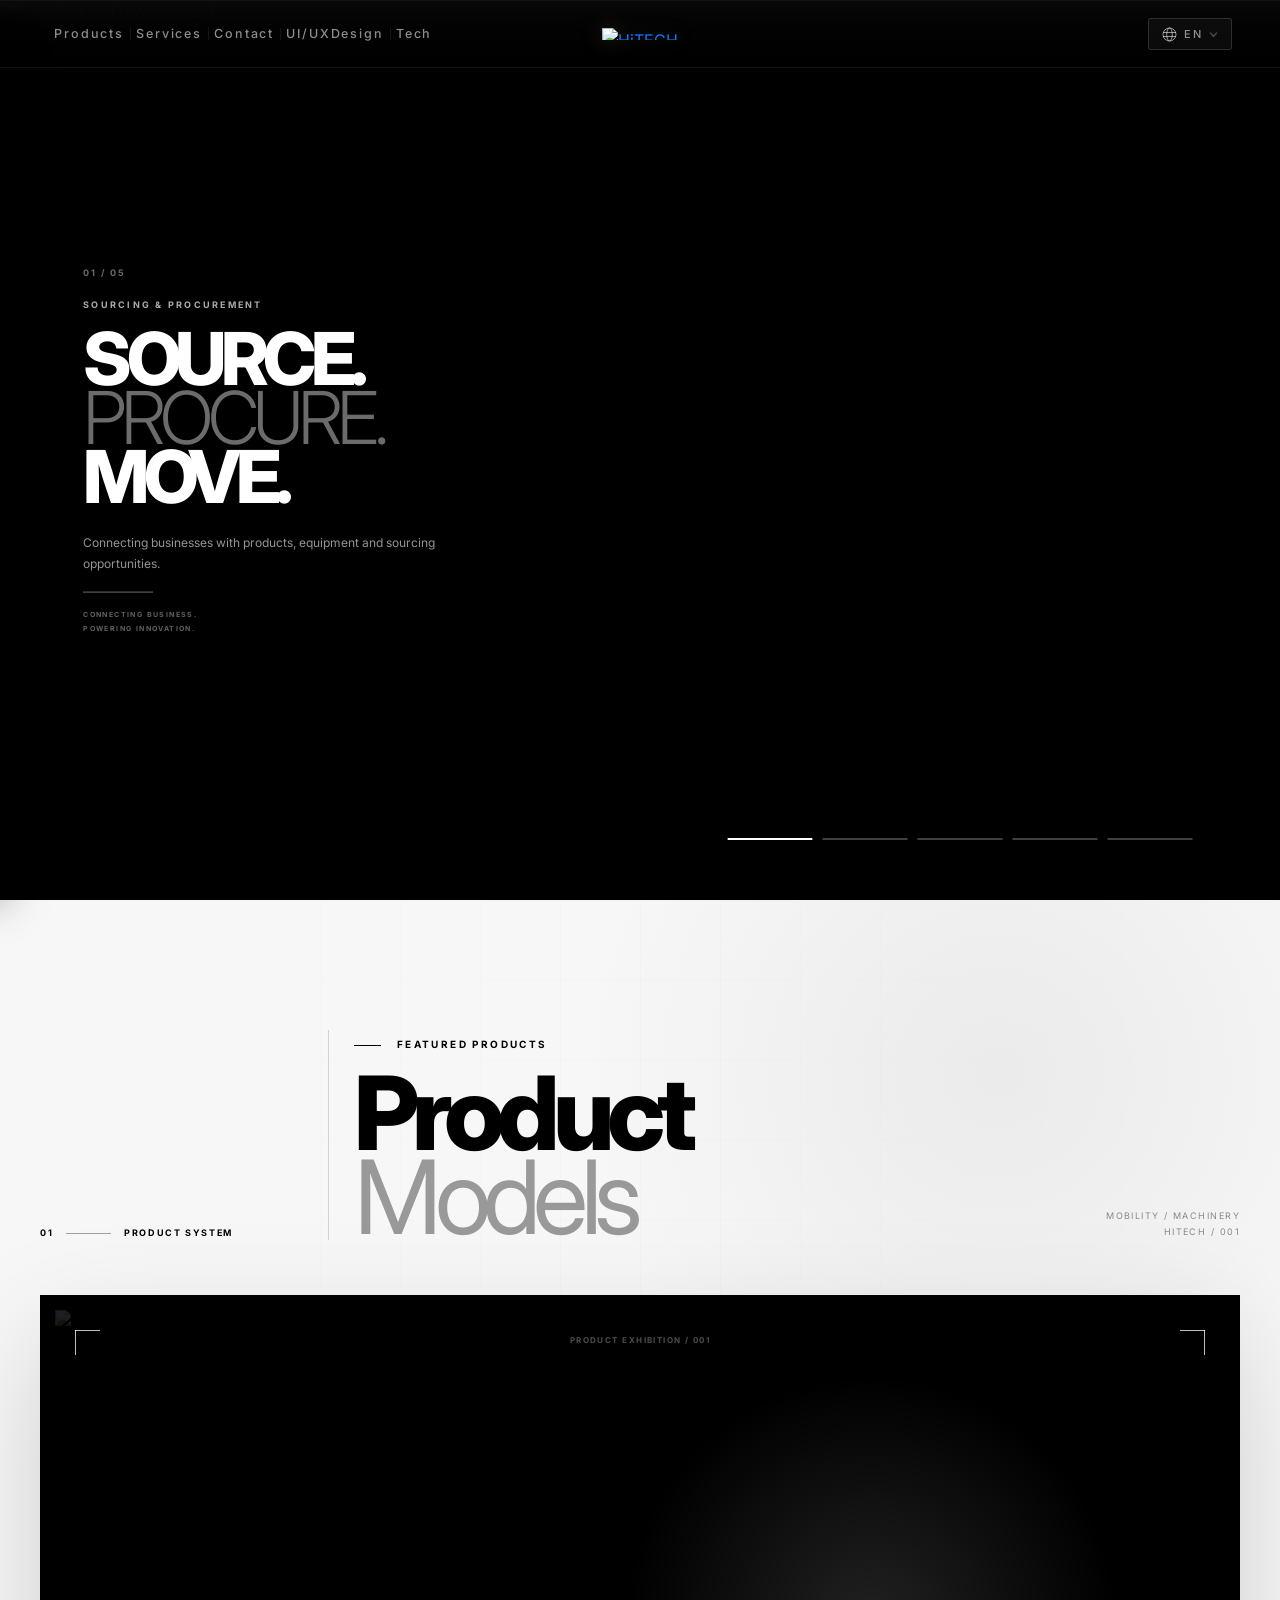
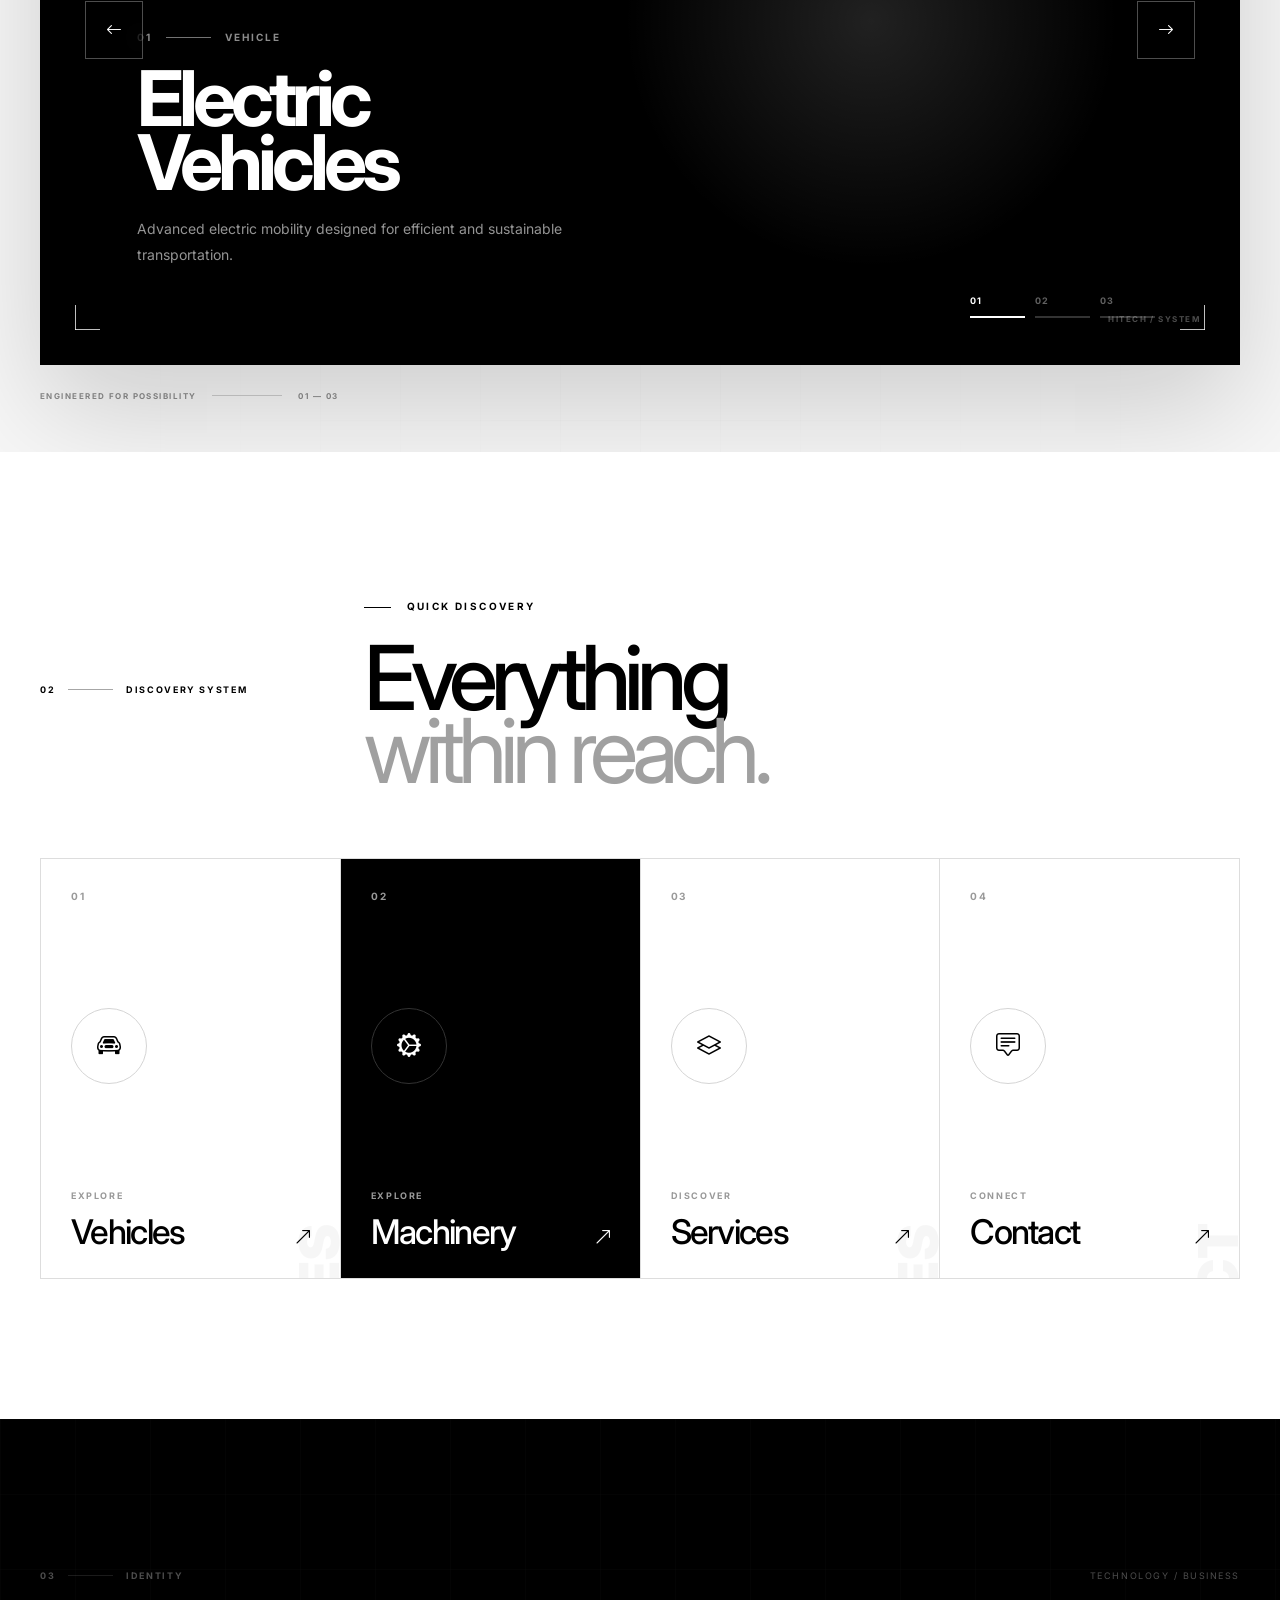
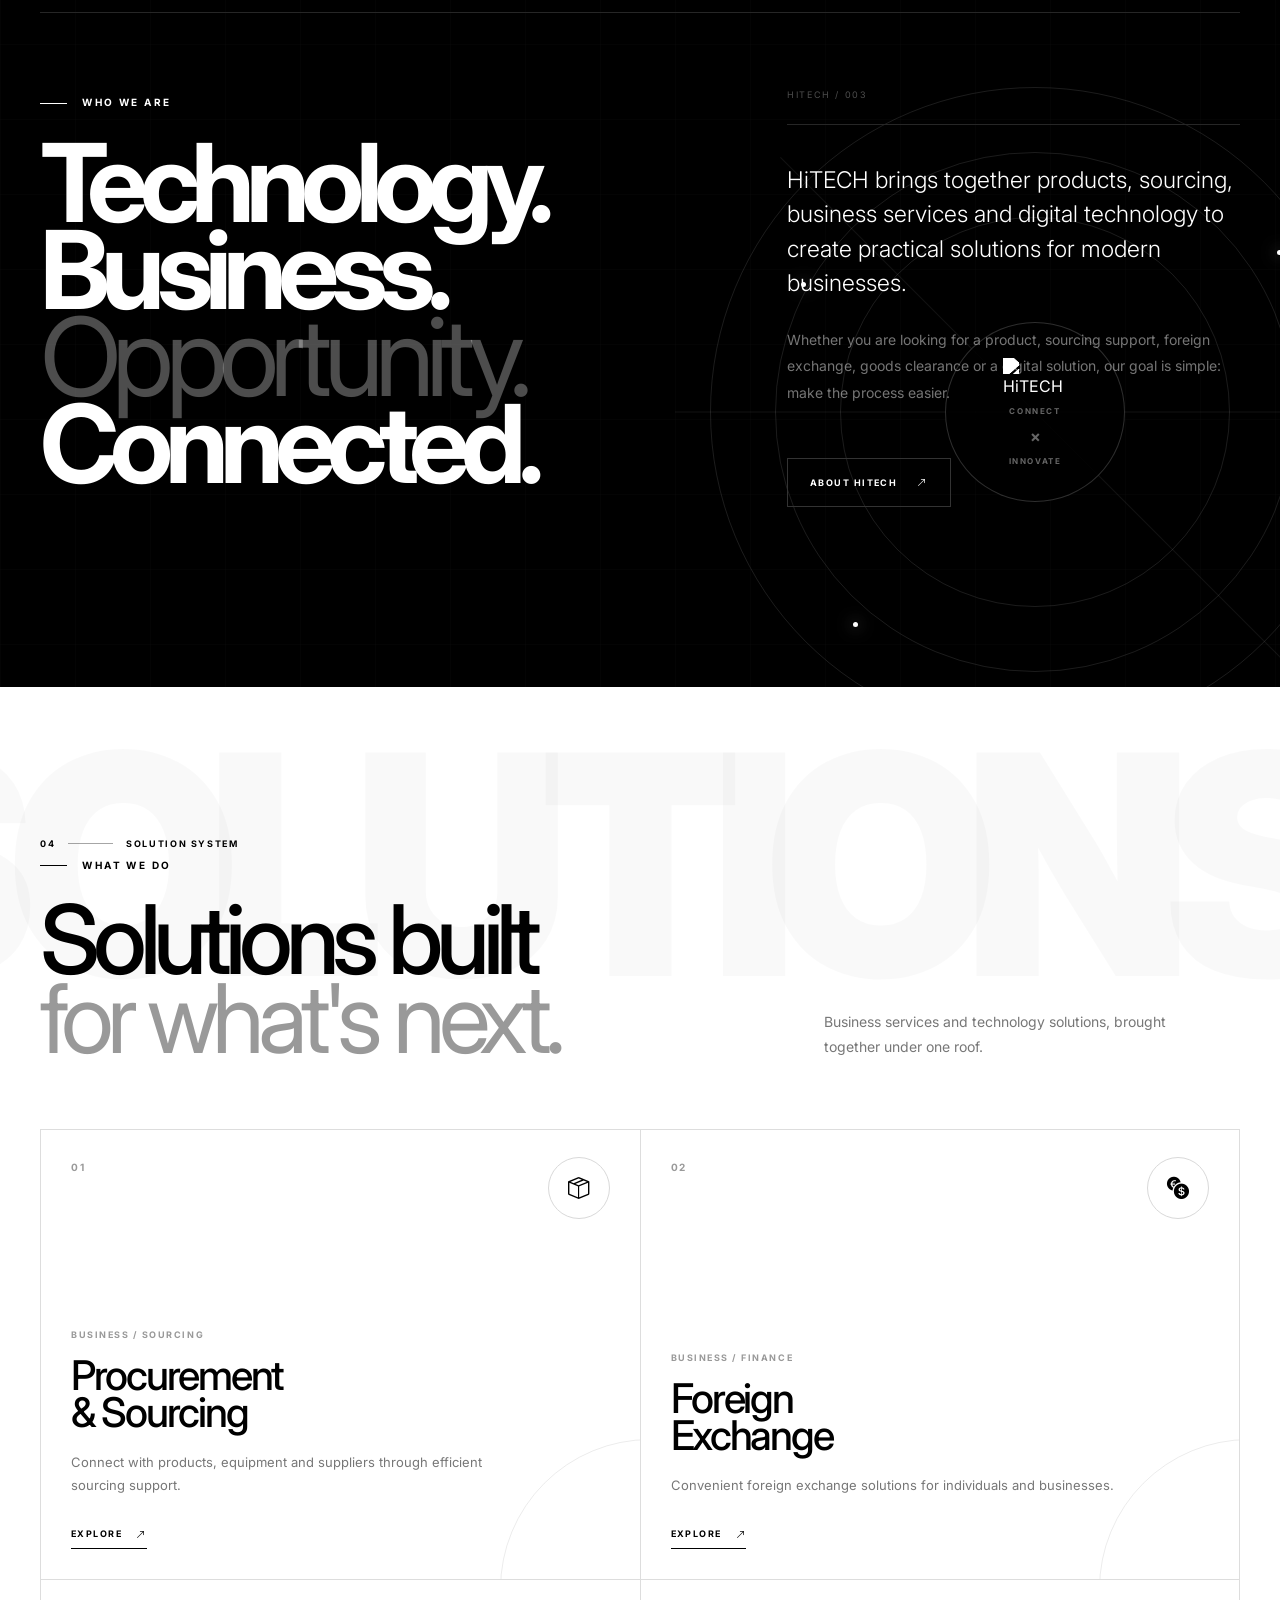
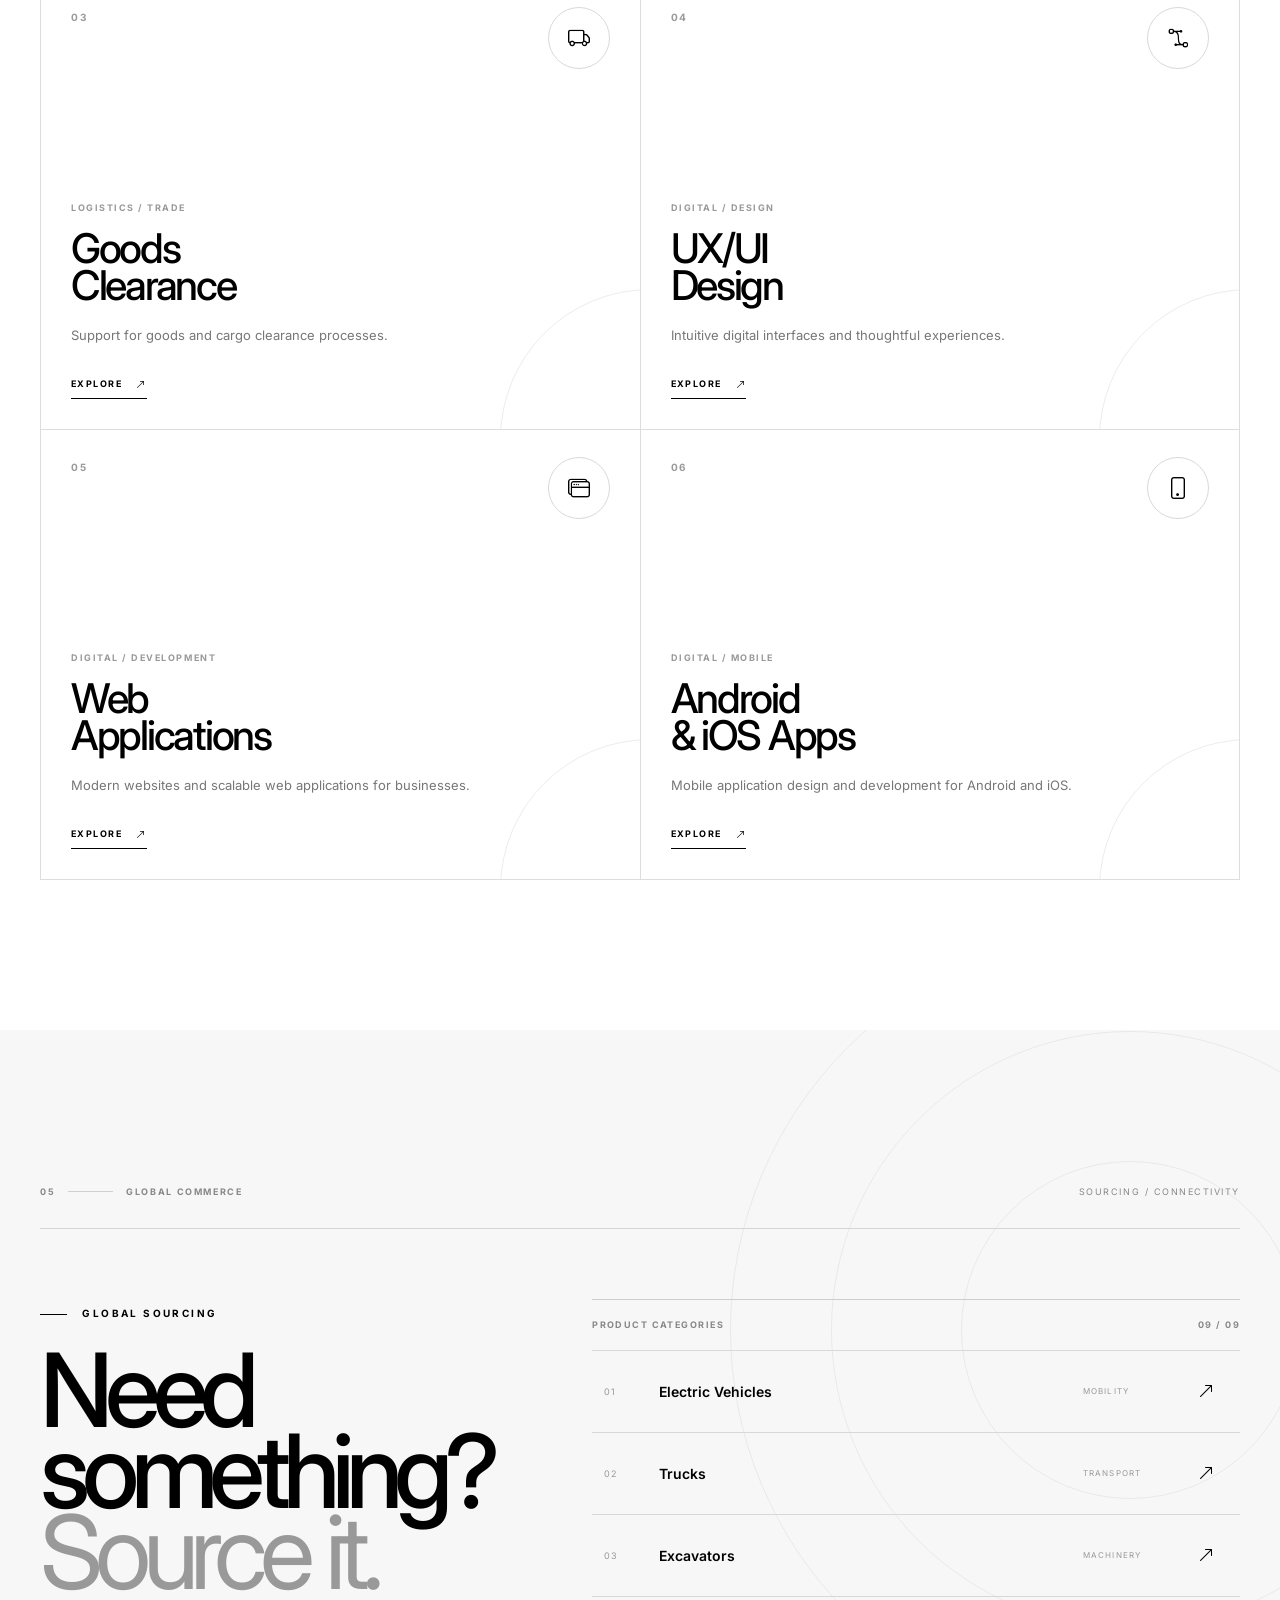
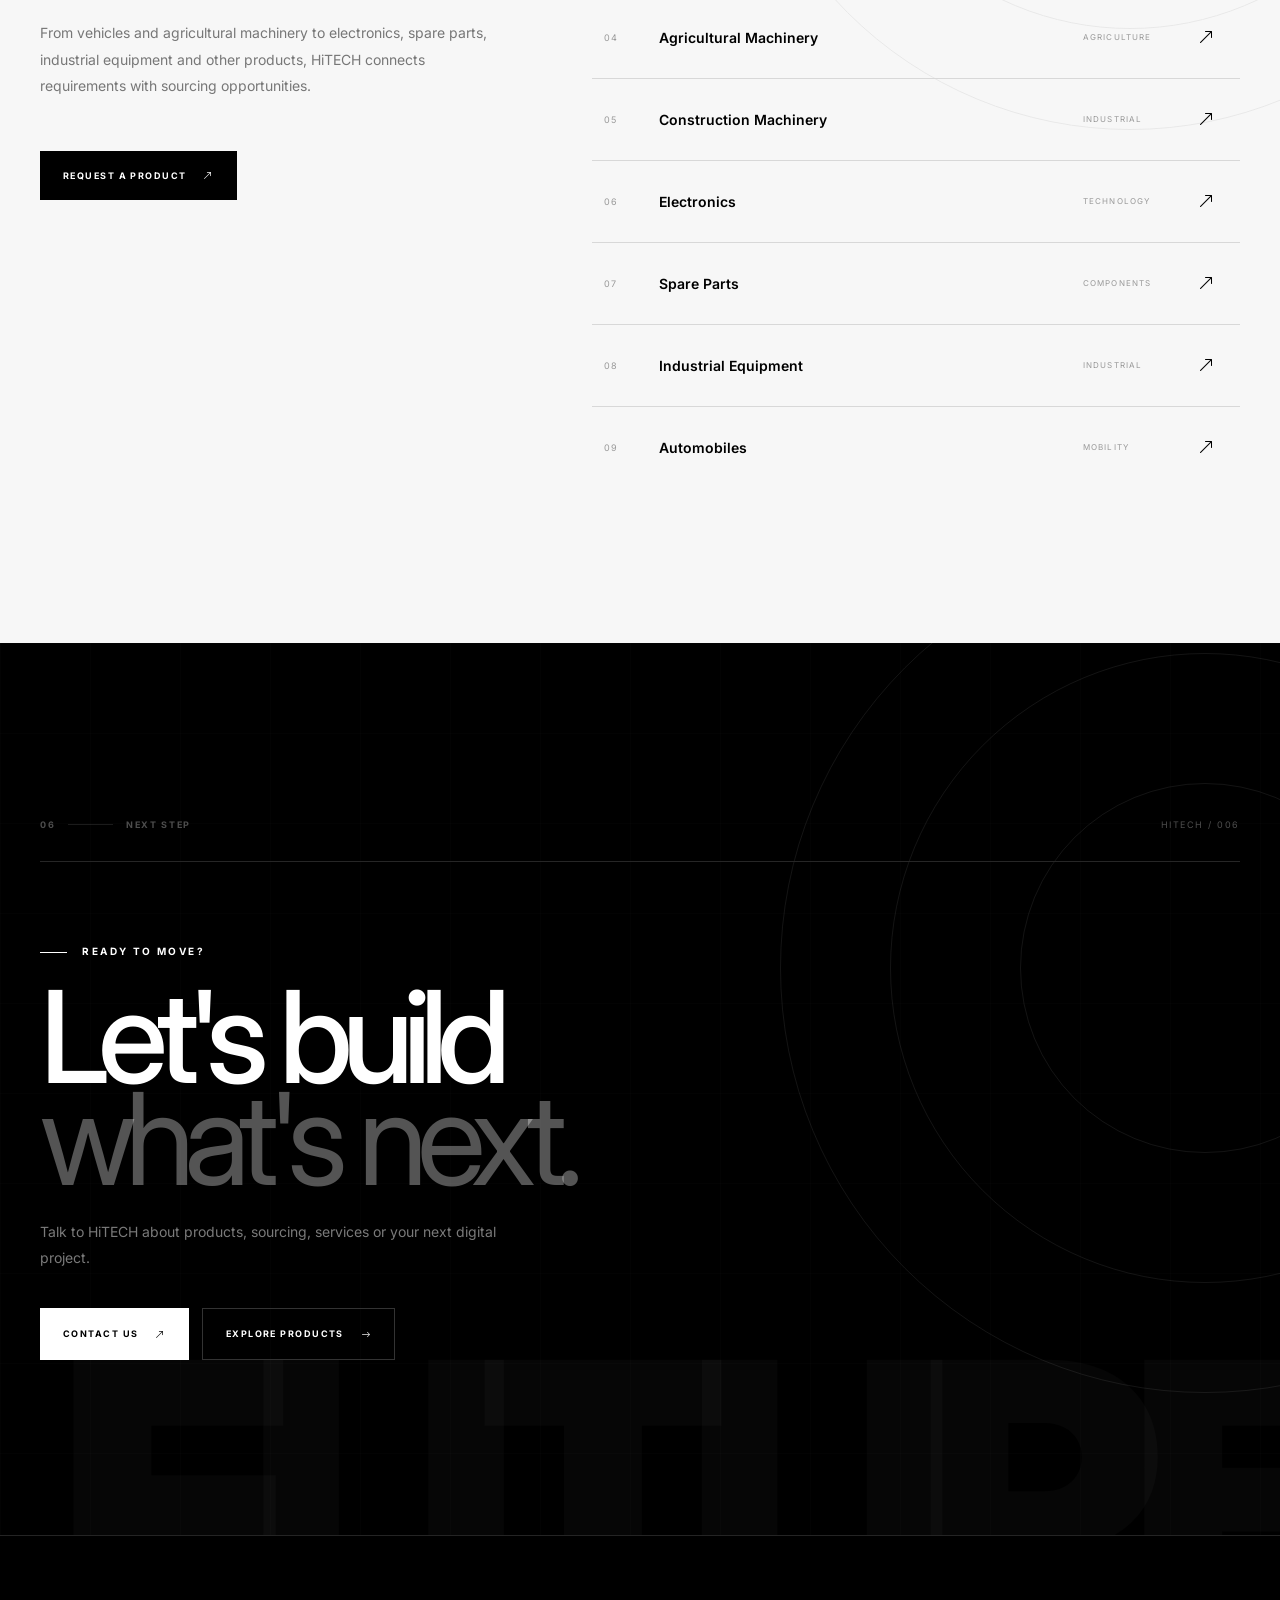
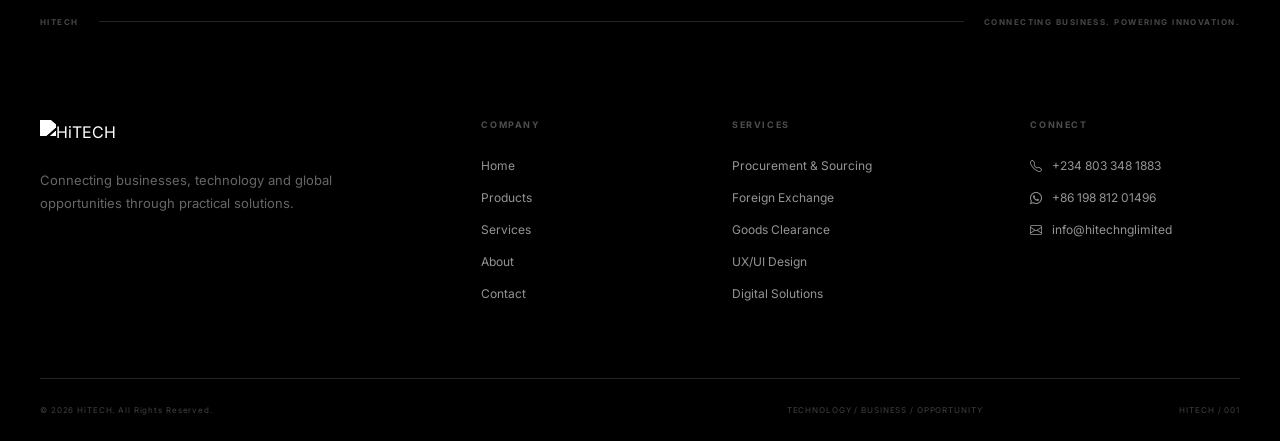
==== index.html @ b6add79c "Initial commit" ====
<!DOCTYPE html>
<html lang="en">
<head>
  <meta charset="UTF-8" />
  <meta name="viewport" content="width=device-width, initial-scale=1.0" />
  <title>HiTECH</title>
  <link rel="icon" href="favicon.ico">

  <!-- Google Fonts -->
  <link href="https://fonts.googleapis.com/css2?family=Inter:wght@300;400;500;600;900&display=swap" rel="stylesheet">

  <!-- Font Awesome -->
  <link rel="stylesheet" href="https://cdnjs.cloudflare.com/ajax/libs/font-awesome/6.5.0/css/all.min.css">

  <!-- Bootstrap 5 CSS -->
  <link href="https://cdn.jsdelivr.net/npm/bootstrap@5.3.2/dist/css/bootstrap.min.css" rel="stylesheet">

  <!-- Your CSS -->
  <link rel="stylesheet" href="css/style.css">

  <!-- Icons -->
  <link rel="stylesheet" href="https://cdn.jsdelivr.net/npm/bootstrap-icons@1.11.3/font/bootstrap-icons.min.css">

  <!-- Swiper CSS -->
  <link rel="stylesheet" href="https://cdn.jsdelivr.net/npm/swiper@11/swiper-bundle.min.css">

</head>
<body>

  <!-- ═══════════════════════════════════════════
       HEADER
  ════════════════════════════════════════════ -->
  <header class="header">
    <div class="header-inner">

      <!-- LEFT: Nav links -->
      <nav class="header-nav">
        <a href="product.html">Products</a>
        <a href="service.html">Services</a>
        <a href="contact.html">Contact</a>
        <a href="uiuxdesign.html">UI/UXDesign</a>
        <a href="tech.html">Tech</a>
      </nav>

    <button class="menu-btn" id="menuBtn" aria-label="Menu">
    <span></span>
    <span></span>
    <span></span>
    </button>

<div class="menu-overlay" id="menuOverlay"></div>

<nav class="mobile-menu" id="mobileMenu">

    <a href="product.html"><i class="fas fa-box"></i><span>Products</span></a>

    <a href="service.html"><i class="fas fa-cogs"></i><span>Services</span></a>

    <a href="contact.html"><i class="fas fa-envelope"></i><span>Contact</span></a>

    <a href="uiuxdesign.html"><i class="fas fa-palette"></i><span>UI/UXDesign</span></a>

    <a href="tech.html"><i class="fas fa-info-circle"></i><span>Tech</span></a>

</nav>

      <div class="menu-overlay" id="menuOverlay"></div>

      <!-- CENTER: Logo -->
<div class="header-logo">
    <a href="./index.html" class="hitech-logo-link" aria-label="Home">
        <img src="./img/HiTECH.png" alt="HiTECH" class="logo-img">
    </a>
</div>

      <!-- RIGHT: Language -->
      <div class="header-right">
        <button class="lang-btn" id="langBtn" onclick="toggleLang()">
          <svg width="15" height="15" viewBox="0 0 15 15" fill="none" aria-hidden="true">
            <circle cx="7.5" cy="7.5" r="6.5" stroke="currentColor" stroke-width="1"/>
            <ellipse cx="7.5" cy="7.5" rx="2.8" ry="6.5" stroke="currentColor" stroke-width="1"/>
            <line x1="1" y1="5.5" x2="14" y2="5.5" stroke="currentColor" stroke-width="1"/>
            <line x1="1" y1="9.5" x2="14" y2="9.5" stroke="currentColor" stroke-width="1"/>
          </svg>
          <span id="currentLang">EN</span>
          <svg class="chev" viewBox="0 0 9 9" fill="none" width="9" height="9">
            <polyline points="1.5,3 4.5,6.5 7.5,3" stroke="currentColor" stroke-width="1.4" stroke-linecap="round" stroke-linejoin="round"/>
          </svg>
        </button>

        <div class="lang-menu" id="langMenu">
          <a href="#" class="active" onclick="selectLang(event,'EN')">🌐 Global · English</a>
          <a href="#" onclick="selectLang(event,'中文')">🇨🇳 China · 简体中文</a>
          <a href="#" onclick="selectLang(event,'FR')">🇫🇷 France · Français</a>
          <a href="#" onclick="selectLang(event,'DE')">🇩🇪 Germany · Deutsch</a>
          <a href="#" onclick="selectLang(event,'AR')">🇸🇦 Arabic · العربية</a>
        </div>
      </div>

    </div>
  </header>

  <!-- ═══════════════════════════════════════════
       HERO BANNER
       TEXT-LED CAROUSEL
  ════════════════════════════════════════════ -->

  <section class="hero-banner hitech-hero-system">

      <div
          id="heroCarousel"
          class="carousel slide carousel-fade"
          data-bs-ride="carousel"
          data-bs-interval="6500"
      >

          <div class="carousel-inner">


              <!-- ═════════════════════════════════════
                   01 — SOURCING & PROCUREMENT
              ═════════════════════════════════════ -->

              <div class="carousel-item active">

                  <picture>
                      <source
                          media="(max-width:768px)"
                          srcset="img/bannerp1.jpg"
                      >

                      <img
                          src="img/banner1.jpg"
                          class="hero-image"
                          alt="Sourcing and procurement"
                      >
                  </picture>


                  <div class="hitech-hero-overlay"></div>


                  <div class="hitech-hero-content">

                      <span class="hitech-hero-number">
                          01 / 05
                      </span>

                      <span class="hitech-hero-label">
                          SOURCING &amp; PROCUREMENT
                      </span>

                      <h1 class="hitech-hero-title">
                          Source.
                          <br>
                          <span>Procure.</span>
                          <br>
                          Move.
                      </h1>

                      <p class="hitech-hero-text">
                          Connecting businesses with products,
                          equipment and sourcing opportunities.
                      </p>

                      <div class="hitech-hero-line"></div>

                      <span class="hitech-hero-signature">
                          CONNECTING BUSINESS.
                          <br>
                          POWERING INNOVATION.
                      </span>

                  </div>

              </div>


              <!-- ═════════════════════════════════════
                   02 — FOREIGN EXCHANGE
              ═════════════════════════════════════ -->

              <div class="carousel-item">

                  <picture>
                      <source
                          media="(max-width:768px)"
                          srcset="img/bannerp2.jpg"
                      >

                      <img
                          src="img/banner2.jpg"
                          class="hero-image"
                          alt="Foreign exchange services"
                      >
                  </picture>


                  <div class="hitech-hero-overlay"></div>


                  <div class="hitech-hero-content">

                      <span class="hitech-hero-number">
                          02 / 05
                      </span>

                      <span class="hitech-hero-label">
                          FOREIGN EXCHANGE
                      </span>

                      <h1 class="hitech-hero-title">
                          Business.
                          <br>
                          <span>Without</span>
                          <br>
                          Borders.
                      </h1>

                      <p class="hitech-hero-text">
                          Foreign exchange solutions supporting
                          individuals and modern businesses.
                      </p>

                      <div class="hitech-hero-line"></div>

                      <span class="hitech-hero-signature">
                          CONNECTING BUSINESS.
                          <br>
                          POWERING INNOVATION.
                      </span>

                  </div>

              </div>


              <!-- ═════════════════════════════════════
                   03 — GOODS CLEARANCE
              ═════════════════════════════════════ -->

              <div class="carousel-item">

                  <picture>
                      <source
                          media="(max-width:768px)"
                          srcset="img/bannerp3.jpg"
                      >

                      <img
                          src="img/banner3.jpg"
                          class="hero-image"
                          alt="Goods clearance"
                      >
                  </picture>


                  <div class="hitech-hero-overlay"></div>


                  <div class="hitech-hero-content">

                      <span class="hitech-hero-number">
                          03 / 05
                      </span>

                      <span class="hitech-hero-label">
                          GOODS CLEARANCE
                      </span>

                      <h1 class="hitech-hero-title">
                          Move.
                          <br>
                          <span>Business</span>
                          <br>
                          Forward.
                      </h1>

                      <p class="hitech-hero-text">
                          Support for goods and cargo clearance
                          through the trade process.
                      </p>

                      <div class="hitech-hero-line"></div>

                      <span class="hitech-hero-signature">
                          CONNECTING BUSINESS.
                          <br>
                          POWERING INNOVATION.
                      </span>

                  </div>

              </div>


              <!-- ═════════════════════════════════════
                   04 — UX/UI & WEB DEVELOPMENT
              ═════════════════════════════════════ -->

              <div class="carousel-item">

                  <picture>
                      <source
                          media="(max-width:768px)"
                          srcset="img/bannerp4.jpg"
                      >

                      <img
                          src="img/banner4.jpg"
                          class="hero-image"
                          alt="UX UI and web development"
                      >
                  </picture>


                  <div class="hitech-hero-overlay"></div>


                  <div class="hitech-hero-content">

                      <span class="hitech-hero-number">
                          04 / 05
                      </span>

                      <span class="hitech-hero-label">
                          UX/UI &amp; WEB DEVELOPMENT
                      </span>

                      <h1 class="hitech-hero-title">
                          Design.
                          <br>
                          <span>Build.</span>
                          <br>
                          Transform.
                      </h1>

                      <p class="hitech-hero-text">
                          Digital experiences and modern web
                          applications designed around business needs.
                      </p>

                      <div class="hitech-hero-line"></div>

                      <span class="hitech-hero-signature">
                          CONNECTING BUSINESS.
                          <br>
                          POWERING INNOVATION.
                      </span>

                  </div>

              </div>


              <!-- ═════════════════════════════════════
                   05 — MOBILE & DIGITAL TECHNOLOGY
              ═════════════════════════════════════ -->

              <div class="carousel-item">

                  <picture>
                      <source
                          media="(max-width:768px)"
                          srcset="img/bannerp5.jpg"
                      >

                      <img
                          src="img/banner5.jpg"
                          class="hero-image"
                          alt="Mobile and digital technology"
                      >
                  </picture>


                  <div class="hitech-hero-overlay"></div>


                  <div class="hitech-hero-content">

                      <span class="hitech-hero-number">
                          05 / 05
                      </span>

                      <span class="hitech-hero-label">
                          MOBILE &amp; DIGITAL TECHNOLOGY
                      </span>

                      <h1 class="hitech-hero-title">
                          Build.
                          <br>
                          <span>The</span>
                          <br>
                          Future.
                      </h1>

                      <p class="hitech-hero-text">
                          Android, iOS and digital technology
                          solutions built for modern businesses.
                      </p>

                      <div class="hitech-hero-line"></div>

                      <span class="hitech-hero-signature">
                          CONNECTING BUSINESS.
                          <br>
                          POWERING INNOVATION.
                      </span>

                  </div>

              </div>

          </div>

      </div>

  </section>

    <!-- Progress Indicators -->
    <div class="custom-progress" id="customProgress">
      <button data-bs-target="#heroCarousel" data-bs-slide-to="0" class="active" aria-current="true"><span></span></button>
      <button data-bs-target="#heroCarousel" data-bs-slide-to="1"><span></span></button>
      <button data-bs-target="#heroCarousel" data-bs-slide-to="2"><span></span></button>
      <button data-bs-target="#heroCarousel" data-bs-slide-to="3"><span></span></button>
      <button data-bs-target="#heroCarousel" data-bs-slide-to="4"><span></span></button>
    </div>

    <!-- =========================================================
         HITECH HOMEPAGE UNIQUE ROOT
         EVERYTHING BELOW BELONGS TO THIS HOMEPAGE ONLY
    ========================================================= -->

    <div class="hitech-home-root">


    <!-- =========================================================
         01 / PRODUCT MODELS
    ========================================================= -->

    <section
        class="hitech-home-product-section"
        id="hitech-home-products"
    >

        <div class="hitech-home-container">

            <div class="hitech-home-product-heading">

                <div class="hitech-home-section-index">
                    <span>01</span>
                    <i></i>
                    <span>PRODUCT SYSTEM</span>
                </div>

                <div class="hitech-home-product-title-block">

                    <span class="hitech-home-section-label">
                        FEATURED PRODUCTS
                    </span>

                    <h2>
                        Product
                        <span>Models</span>
                    </h2>

                </div>

                <div class="hitech-home-product-heading-meta">
                    MOBILITY / MACHINERY
                    <br>
                    HITECH / 001
                </div>

            </div>


            <!-- =================================================
                 PRODUCT CAROUSEL
            ================================================== -->

            <div
                class="hitech-home-product-carousel"
                id="hitechHomeProductCarousel"
            >

                <div class="hitech-home-product-frame">

                    <div class="hitech-home-product-corner top-left"></div>
                    <div class="hitech-home-product-corner top-right"></div>
                    <div class="hitech-home-product-corner bottom-left"></div>
                    <div class="hitech-home-product-corner bottom-right"></div>


                    <div class="hitech-home-product-tech-label top">
                        PRODUCT EXHIBITION / 001
                    </div>


                    <div class="hitech-home-product-tech-label bottom">
                        HITECH / SYSTEM
                    </div>


                    <!-- =========================================
                         SLIDES
                    ========================================== -->

                    <div class="hitech-home-product-slides">


                        <!-- PRODUCT 01 -->

                        <article
                            class="hitech-home-product-slide active"
                            data-product-slide="0"
                        >

                            <img
                                src="img/ev.jpg"
                                alt="Electric Vehicle"
                            >

                            <div class="hitech-home-product-overlay"></div>

                            <div class="hitech-home-product-glow"></div>


                            <div class="hitech-home-product-information">

                                <div class="hitech-home-product-meta">

                                    <span>01</span>

                                    <i></i>

                                    <span>VEHICLE</span>

                                </div>


                                <h3>
                                    Electric
                                    <br>
                                    Vehicles
                                </h3>


                                <p>
                                    Advanced electric mobility designed
                                    for efficient and sustainable
                                    transportation.
                                </p>

                            </div>

                        </article>


                        <!-- PRODUCT 02 -->

                        <article
                            class="hitech-home-product-slide"
                            data-product-slide="1"
                        >

                            <img
                                src="img/truck.jpg"
                                alt="Truck"
                            >

                            <div class="hitech-home-product-overlay"></div>

                            <div class="hitech-home-product-glow"></div>


                            <div class="hitech-home-product-information">

                                <div class="hitech-home-product-meta">

                                    <span>02</span>

                                    <i></i>

                                    <span>TRANSPORTATION</span>

                                </div>


                                <h3>
                                    Trucks
                                </h3>


                                <p>
                                    Powerful and dependable trucks for
                                    logistics, transportation and
                                    commercial applications.
                                </p>

                            </div>

                        </article>


                        <!-- PRODUCT 03 -->

                        <article
                            class="hitech-home-product-slide"
                            data-product-slide="2"
                        >

                            <img
                                src="img/excavator.jpg"
                                alt="Excavator"
                            >

                            <div class="hitech-home-product-overlay"></div>

                            <div class="hitech-home-product-glow"></div>


                            <div class="hitech-home-product-information">

                                <div class="hitech-home-product-meta">

                                    <span>03</span>

                                    <i></i>

                                    <span>HEAVY MACHINERY</span>

                                </div>


                                <h3>
                                    Excavators
                                </h3>


                                <p>
                                    Heavy-duty excavation equipment
                                    engineered for demanding
                                    construction applications.
                                </p>

                            </div>

                        </article>

                    </div>


                    <!-- =================================================
                         ARROWS
                    ================================================== -->

                    <button
                        type="button"
                        class="hitech-home-product-prev"
                        id="hitechHomeProductPrev"
                        aria-label="Previous product"
                    >
                        <i class="bi bi-arrow-left"></i>
                    </button>


                    <button
                        type="button"
                        class="hitech-home-product-next"
                        id="hitechHomeProductNext"
                        aria-label="Next product"
                    >
                        <i class="bi bi-arrow-right"></i>
                    </button>


                    <!-- =================================================
                         PROGRESS
                    ================================================== -->

                    <div class="hitech-home-product-progress">

                        <button
                            type="button"
                            class="active"
                            data-product-target="0"
                        >
                            <span>01</span>
                            <i></i>
                        </button>

                        <button
                            type="button"
                            data-product-target="1"
                        >
                            <span>02</span>
                            <i></i>
                        </button>

                        <button
                            type="button"
                            data-product-target="2"
                        >
                            <span>03</span>
                            <i></i>
                        </button>

                    </div>

                </div>

            </div>


            <div class="hitech-home-product-footer-line">

                <span>
                    ENGINEERED FOR POSSIBILITY
                </span>

                <i></i>

                <span>
                    01 — 03
                </span>

            </div>

        </div>

    </section>



    <!-- =========================================================
         02 / QUICK DISCOVERY
    ========================================================= -->

    <section class="hitech-home-discovery-section">

        <div class="hitech-home-container">

            <div class="hitech-home-discovery-heading">

                <div class="hitech-home-section-index">
                    <span>02</span>
                    <i></i>
                    <span>DISCOVERY SYSTEM</span>
                </div>

                <div>

                    <span class="hitech-home-section-label">
                        QUICK DISCOVERY
                    </span>

                    <h2>
                        Everything
                        <br>
                        <span>within reach.</span>
                    </h2>

                </div>

            </div>


            <div class="hitech-home-discovery-grid">


                <a
                    href="products.html"
                    class="hitech-home-discovery-card"
                >

                    <strong>01</strong>

                    <div class="hitech-home-discovery-icon">
                        <i class="bi bi-car-front"></i>
                    </div>

                    <div>

                        <small>
                            EXPLORE
                        </small>

                        <h3>
                            Vehicles
                        </h3>

                    </div>

                    <span class="hitech-home-discovery-arrow">
                        <i class="bi bi-arrow-up-right"></i>
                    </span>

                    <em>
                        VEHICLES
                    </em>

                </a>


                <a
                    href="products.html"
                    class="hitech-home-discovery-card dark"
                >

                    <strong>02</strong>

                    <div class="hitech-home-discovery-icon">
                        <i class="bi bi-gear-wide-connected"></i>
                    </div>

                    <div>

                        <small>
                            EXPLORE
                        </small>

                        <h3>
                            Machinery
                        </h3>

                    </div>

                    <span class="hitech-home-discovery-arrow">
                        <i class="bi bi-arrow-up-right"></i>
                    </span>

                    <em>
                        MACHINERY
                    </em>

                </a>


                <a
                    href="services.html"
                    class="hitech-home-discovery-card"
                >

                    <strong>03</strong>

                    <div class="hitech-home-discovery-icon">
                        <i class="bi bi-layers"></i>
                    </div>

                    <div>

                        <small>
                            DISCOVER
                        </small>

                        <h3>
                            Services
                        </h3>

                    </div>

                    <span class="hitech-home-discovery-arrow">
                        <i class="bi bi-arrow-up-right"></i>
                    </span>

                    <em>
                        SERVICES
                    </em>

                </a>


                <a
                    href="contact.html"
                    class="hitech-home-discovery-card"
                >

                    <strong>04</strong>

                    <div class="hitech-home-discovery-icon">
                        <i class="bi bi-chat-square-text"></i>
                    </div>

                    <div>

                        <small>
                            CONNECT
                        </small>

                        <h3>
                            Contact
                        </h3>

                    </div>

                    <span class="hitech-home-discovery-arrow">
                        <i class="bi bi-arrow-up-right"></i>
                    </span>

                    <em>
                        CONTACT
                    </em>

                </a>


            </div>

        </div>

    </section>



    <!-- =========================================================
         03 / ABOUT
    ========================================================= -->

    <section class="hitech-home-about-section">

        <div class="hitech-home-about-grid-lines"></div>

        <div class="hitech-home-container">

            <div class="hitech-home-about-top">

                <div class="hitech-home-section-index">
                    <span>03</span>
                    <i></i>
                    <span>IDENTITY</span>
                </div>

                <span>
                    TECHNOLOGY / BUSINESS
                </span>

            </div>


            <div class="hitech-home-about-layout">

                <div class="hitech-home-about-heading">

                    <span class="hitech-home-section-label">
                        WHO WE ARE
                    </span>

                    <h2>
                        Technology.
                        <br>
                        Business.
                        <br>
                        <span>Opportunity.</span>
                        <br>
                        Connected.
                    </h2>

                </div>


                <div class="hitech-home-about-copy">

                    <div class="hitech-home-about-mini">
                        HITECH / 003
                    </div>

                    <p class="lead">
                        HiTECH brings together products, sourcing,
                        business services and digital technology to
                        create practical solutions for modern businesses.
                    </p>

                    <p>
                        Whether you are looking for a product, sourcing
                        support, foreign exchange, goods clearance or
                        a digital solution, our goal is simple:
                        make the process easier.
                    </p>

                    <a
                        href="about.html"
                        class="hitech-home-luxury-button"
                    >
                        ABOUT HITECH
                        <i class="bi bi-arrow-up-right"></i>
                    </a>

                </div>

            </div>


            <!-- ORBITAL DECORATION -->

            <div class="hitech-home-about-orbit">

                <div class="hitech-home-orbit orbit-one"></div>
                <div class="hitech-home-orbit orbit-two"></div>
                <div class="hitech-home-orbit orbit-three"></div>

                <div class="hitech-home-orbit-line line-one"></div>
                <div class="hitech-home-orbit-line line-two"></div>

                <div class="hitech-home-orbit-point point-one"></div>
                <div class="hitech-home-orbit-point point-two"></div>
                <div class="hitech-home-orbit-point point-three"></div>

                <div class="hitech-home-orbit-center">

                    <img
                        src="img/HiTECHLOGO1.png"
                        alt="HiTECH"
                    >

                    <span>
                        CONNECT
                    </span>

                    <b>×</b>

                    <span>
                        INNOVATE
                    </span>

                </div>

            </div>

        </div>

    </section>



    <!-- =========================================================
         04 / SERVICES
    ========================================================= -->

    <section class="hitech-home-services-section">

        <div class="hitech-home-services-watermark">
            SOLUTIONS
        </div>

        <div class="hitech-home-container">

            <div class="hitech-home-services-heading">

                <div>

                    <div class="hitech-home-section-index">
                        <span>04</span>
                        <i></i>
                        <span>SOLUTION SYSTEM</span>
                    </div>

                    <span class="hitech-home-section-label">
                        WHAT WE DO
                    </span>

                    <h2>
                        Solutions built
                        <br>
                        <span>for what's next.</span>
                    </h2>

                </div>

                <p>
                    Business services and technology solutions,
                    brought together under one roof.
                </p>

            </div>


            <div class="hitech-home-service-grid">


                <article class="hitech-home-service-card">

                    <span class="number">
                        01
                    </span>

                    <i class="bi bi-box-seam icon"></i>

                    <div>

                        <small>
                            BUSINESS / SOURCING
                        </small>

                        <h3>
                            Procurement
                            <br>
                            &amp; Sourcing
                        </h3>

                        <p>
                            Connect with products, equipment
                            and suppliers through efficient
                            sourcing support.
                        </p>

                    </div>

                    <a href="services.html">
                        EXPLORE
                        <i class="bi bi-arrow-up-right"></i>
                    </a>

                </article>


                <article class="hitech-home-service-card">

                    <span class="number">
                        02
                    </span>

                    <i class="bi bi-currency-exchange icon"></i>

                    <div>

                        <small>
                            BUSINESS / FINANCE
                        </small>

                        <h3>
                            Foreign
                            <br>
                            Exchange
                        </h3>

                        <p>
                            Convenient foreign exchange
                            solutions for individuals
                            and businesses.
                        </p>

                    </div>

                    <a href="services.html">
                        EXPLORE
                        <i class="bi bi-arrow-up-right"></i>
                    </a>

                </article>


                <article class="hitech-home-service-card">

                    <span class="number">
                        03
                    </span>

                    <i class="bi bi-truck icon"></i>

                    <div>

                        <small>
                            LOGISTICS / TRADE
                        </small>

                        <h3>
                            Goods
                            <br>
                            Clearance
                        </h3>

                        <p>
                            Support for goods and cargo
                            clearance processes.
                        </p>

                    </div>

                    <a href="services.html">
                        EXPLORE
                        <i class="bi bi-arrow-up-right"></i>
                    </a>

                </article>


                <article class="hitech-home-service-card">

                    <span class="number">
                        04
                    </span>

                    <i class="bi bi-bezier2 icon"></i>

                    <div>

                        <small>
                            DIGITAL / DESIGN
                        </small>

                        <h3>
                            UX/UI
                            <br>
                            Design
                        </h3>

                        <p>
                            Intuitive digital interfaces and
                            thoughtful experiences.
                        </p>

                    </div>

                    <a href="services.html">
                        EXPLORE
                        <i class="bi bi-arrow-up-right"></i>
                    </a>

                </article>


                <article class="hitech-home-service-card">

                    <span class="number">
                        05
                    </span>

                    <i class="bi bi-window-stack icon"></i>

                    <div>

                        <small>
                            DIGITAL / DEVELOPMENT
                        </small>

                        <h3>
                            Web
                            <br>
                            Applications
                        </h3>

                        <p>
                            Modern websites and scalable web
                            applications for businesses.
                        </p>

                    </div>

                    <a href="services.html">
                        EXPLORE
                        <i class="bi bi-arrow-up-right"></i>
                    </a>

                </article>


                <article class="hitech-home-service-card">

                    <span class="number">
                        06
                    </span>

                    <i class="bi bi-phone icon"></i>

                    <div>

                        <small>
                            DIGITAL / MOBILE
                        </small>

                        <h3>
                            Android
                            <br>
                            &amp; iOS Apps
                        </h3>

                        <p>
                            Mobile application design and
                            development for Android and iOS.
                        </p>

                    </div>

                    <a href="services.html">
                        EXPLORE
                        <i class="bi bi-arrow-up-right"></i>
                    </a>

                </article>

            </div>

        </div>

    </section>



    <!-- =========================================================
         05 / GLOBAL SOURCING
    ========================================================= -->

    <section class="hitech-home-global-section">

        <div class="hitech-home-global-circles"></div>

        <div class="hitech-home-container">

            <div class="hitech-home-global-header">

                <div class="hitech-home-section-index">
                    <span>05</span>
                    <i></i>
                    <span>GLOBAL COMMERCE</span>
                </div>

                <span>
                    SOURCING / CONNECTIVITY
                </span>

            </div>


            <div class="hitech-home-global-grid">

                <div class="hitech-home-global-copy">

                    <span class="hitech-home-section-label">
                        GLOBAL SOURCING
                    </span>

                    <h2>
                        Need
                        <br>
                        something?
                        <br>
                        <strong>Source it.</strong>
                    </h2>

                    <p>
                        From vehicles and agricultural machinery
                        to electronics, spare parts, industrial
                        equipment and other products, HiTECH
                        connects requirements with sourcing
                        opportunities.
                    </p>

                    <a
                        href="contact.html"
                        class="hitech-home-global-button"
                    >
                        REQUEST A PRODUCT
                        <i class="bi bi-arrow-up-right"></i>
                    </a>

                </div>


                <div class="hitech-home-global-list">

                    <div class="hitech-home-global-list-top">
                        <span>PRODUCT CATEGORIES</span>
                        <span>09 / 09</span>
                    </div>


                    <a href="contact.html">
                        <span>01</span>
                        <strong>Electric Vehicles</strong>
                        <small>MOBILITY</small>
                        <i class="bi bi-arrow-up-right"></i>
                    </a>

                    <a href="contact.html">
                        <span>02</span>
                        <strong>Trucks</strong>
                        <small>TRANSPORT</small>
                        <i class="bi bi-arrow-up-right"></i>
                    </a>

                    <a href="contact.html">
                        <span>03</span>
                        <strong>Excavators</strong>
                        <small>MACHINERY</small>
                        <i class="bi bi-arrow-up-right"></i>
                    </a>

                    <a href="contact.html">
                        <span>04</span>
                        <strong>Agricultural Machinery</strong>
                        <small>AGRICULTURE</small>
                        <i class="bi bi-arrow-up-right"></i>
                    </a>

                    <a href="contact.html">
                        <span>05</span>
                        <strong>Construction Machinery</strong>
                        <small>INDUSTRIAL</small>
                        <i class="bi bi-arrow-up-right"></i>
                    </a>

                    <a href="contact.html">
                        <span>06</span>
                        <strong>Electronics</strong>
                        <small>TECHNOLOGY</small>
                        <i class="bi bi-arrow-up-right"></i>
                    </a>

                    <a href="contact.html">
                        <span>07</span>
                        <strong>Spare Parts</strong>
                        <small>COMPONENTS</small>
                        <i class="bi bi-arrow-up-right"></i>
                    </a>

                    <a href="contact.html">
                        <span>08</span>
                        <strong>Industrial Equipment</strong>
                        <small>INDUSTRIAL</small>
                        <i class="bi bi-arrow-up-right"></i>
                    </a>

                    <a href="contact.html">
                        <span>09</span>
                        <strong>Automobiles</strong>
                        <small>MOBILITY</small>
                        <i class="bi bi-arrow-up-right"></i>
                    </a>

                </div>

            </div>

        </div>

    </section>



    <!-- =========================================================
         06 / FINAL CTA
    ========================================================= -->

    <section class="hitech-home-final-section">

        <div class="hitech-home-final-lines"></div>

        <div class="hitech-home-final-orbits">
            <span></span>
            <span></span>
            <span></span>
        </div>

        <div class="hitech-home-final-word">
            FUTURE
        </div>

        <div class="hitech-home-container">

            <div class="hitech-home-final-header">

                <div class="hitech-home-section-index">
                    <span>06</span>
                    <i></i>
                    <span>NEXT STEP</span>
                </div>

                <span>
                    HITECH / 006
                </span>

            </div>


            <div class="hitech-home-final-content">

                <span class="hitech-home-section-label">
                    READY TO MOVE?
                </span>

                <h2>
                    Let's build
                    <br>
                    <span>what's next.</span>
                </h2>

                <p>
                    Talk to HiTECH about products, sourcing,
                    services or your next digital project.
                </p>

                <div class="hitech-home-final-actions">

                    <a
                        href="contact.html"
                        class="hitech-home-final-primary"
                    >
                        CONTACT US
                        <i class="bi bi-arrow-up-right"></i>
                    </a>

                    <a
                        href="products.html"
                        class="hitech-home-final-secondary"
                    >
                        EXPLORE PRODUCTS
                        <i class="bi bi-arrow-right"></i>
                    </a>

                </div>

            </div>

        </div>

    </section>



    <!-- =========================================================
         FOOTER
    ========================================================= -->

    <footer class="hitech-home-footer">

        <div class="hitech-home-container">

            <div class="hitech-home-footer-top">

                <span>
                    HITECH
                </span>

                <i></i>

                <span>
                    CONNECTING BUSINESS.
                    POWERING INNOVATION.
                </span>

            </div>


            <div class="hitech-home-footer-main">


                <div class="hitech-home-footer-brand">

                    <img
                        src="img/HiTECHLOGO2.png"
                        alt="HiTECH"
                    >

                    <p>
                        Connecting businesses, technology and
                        global opportunities through practical
                        solutions.
                    </p>

                </div>


                <div class="hitech-home-footer-column">

                    <span>
                        COMPANY
                    </span>

                    <a href="index.html">Home</a>
                    <a href="products.html">Products</a>
                    <a href="services.html">Services</a>
                    <a href="about.html">About</a>
                    <a href="contact.html">Contact</a>

                </div>


                <div class="hitech-home-footer-column">

                    <span>
                        SERVICES
                    </span>

                    <a href="services.html">
                        Procurement &amp; Sourcing
                    </a>

                    <a href="services.html">
                        Foreign Exchange
                    </a>

                    <a href="services.html">
                        Goods Clearance
                    </a>

                    <a href="services.html">
                        UX/UI Design
                    </a>

                    <a href="services.html">
                        Digital Solutions
                    </a>

                </div>


                <div class="hitech-home-footer-column">

                    <span>
                        CONNECT
                    </span>

                    <a href="tel:+2348033481883">
                        <i class="bi bi-telephone"></i>
                        +234 803 348 1883
                    </a>

                    <a
                        href="https://wa.me/8619881201496"
                        target="_blank"
                        rel="noopener"
                    >
                        <i class="bi bi-whatsapp"></i>
                        +86 198 812 01496
                    </a>

                    <a href="mailto:info@hitechnglimited">
                        <i class="bi bi-envelope"></i>
                        info@hitechnglimited
                    </a>

                </div>

            </div>


            <div class="hitech-home-footer-bottom">

                <span>
                    © 2026 HiTECH. All Rights Reserved.
                </span>

                <span>
                    TECHNOLOGY / BUSINESS / OPPORTUNITY
                </span>

                <span>
                    HITECH / 001
                </span>

            </div>

        </div>

    </footer>


    <!-- BACK TO TOP -->

    <button
        type="button"
        id="hitechHomeBackTop"
        class="hitech-home-back-top"
        aria-label="Back to top"
    >
        <i class="bi bi-arrow-up"></i>
    </button>


    </div>

</body>

</html>
  <!-- Bootstrap 5 JS -->
  <script src="https://cdn.jsdelivr.net/npm/bootstrap@5.3.2/dist/js/bootstrap.bundle.min.js"></script>

  <!-- Your JS -->
  <script src="js/script.js"></script>

</body>
</html>
---- css/style.css ----
/* ═══════════════════════════════════════════
   HiTECH — style.css
   Premium glass header inspired by AVATR.com
═══════════════════════════════════════════ */

@import url('https://fonts.googleapis.com/css2?family=Inter:ital,wght@0,300;0,400;0,500;0,600;1,300&display=swap');

*, *::before, *::after {
  margin: 0;
  padding: 0;
  box-sizing: border-box;
}

/* ── Design tokens ── */
:root {
  --gold:        #c8a96e;
  --gold-lt:     #dbbe8a;
  --gold-dim:    rgba(200, 169, 110, 0.18);
  --white:       #ffffff;
  --nav-h:       68px;

  --glass-bg:    rgba(8, 8, 10, 0.62);
  --glass-blur:  22px;

  --drop-bg:     rgba(10, 10, 14, 0.96);
  --drop-border: rgba(255, 255, 255, 0.09);
}

body {
  font-family: 'Inter', sans-serif;
  background: #ffffff;
  min-height: 100vh;
}

/* ══════════════════════════════════════
   DARK BLACK GLASS HEADER
══════════════════════════════════════ */

.header{
    width:100%;
    height:var(--nav-h);

    position:fixed;
    top:0;
    left:0;

    z-index:1000;

    /* No tint here */
    background:transparent;

    backdrop-filter:none;
    -webkit-backdrop-filter:none;

    border:none;
    box-shadow:none;
    background:rgba(0,0,0,0.95);
}
.header-inner{
    max-width:1440px;
    height:100%;

    margin:0 auto;
    padding:0 48px;

    display:grid;
    grid-template-columns:1fr auto 1fr;
    align-items:center;

    /* Glass effect lives here */
    background:rgba(0,0,0,.25);

    backdrop-filter:blur(20px);
    -webkit-backdrop-filter:blur(20px);

    box-shadow:
        0 8px 30px rgba(0,0,0,.25),
        inset 0 1px 0 rgba(255,255,255,.03);

    transition:.35s ease;
}
.header-inner{
    background:transparent;
    backdrop-filter:none;
    -webkit-backdrop-filter:none;
}

.header-inner.scrolled{
    background:rgba(0,0,0,.18);

    backdrop-filter:blur(24px);
    -webkit-backdrop-filter:blur(24px);
}

/* Subtle glass shine */
.header::before{
    content:"";
    position:absolute;
    top:0;
    left:0;
    width:100%;
    height:100%;

    background:linear-gradient(
        180deg,
        rgba(255,255,255,0.04) 0%,
        rgba(255,255,255,0.01) 30%,
        transparent 100%
    );

    pointer-events:none;
}

/* Thin premium separator */
.header::after{
    content:"";
    position:absolute;
    left:0;
    bottom:0;

    width:100%;
    height:1px;

    background:rgba(255,255,255,0.08);
}


/* 3-column grid: nav | logo | lang */
.header-inner {
  max-width: 1440px;
  margin: 0 auto;
  height: 100%;
  display: grid;
  grid-template-columns: 1fr auto 1fr;
  align-items: center;
  padding: 0 48px;
}

/* ══════════════════════════════════════
   LEFT — Navigation
══════════════════════════════════════ */
.header-nav {
  display: flex;
  align-items: center;
  height: 100%;
}

.header-nav a {
  position: relative;
  display: flex;
  align-items: center;
  height: var(--nav-h);
  padding: 0 6px;

  font-size: 12.5px;
  font-weight: 500;
  letter-spacing: 0.15em;

  color: rgba(255, 255, 255, 0.55);
  text-decoration: none;
  white-space: nowrap;

  transition: color 0.22s ease;
}

/* Gold underline slides in on hover */
.header-nav a::after {
  content: '';
  position: absolute;
  bottom: 0;
  left: 18px;
  right: 18px;
  height: 1.5px;
  background: linear-gradient(90deg, transparent, var(--gold), transparent);
  transform: scaleX(0);
  transform-origin: center;
  transition: transform 0.3s cubic-bezier(0.4, 0, 0.2, 1);
}

.header-nav a:hover {
  color: rgba(255, 255, 255, 0.95);
}

.header-nav a:hover::after {
  transform: scaleX(1);
}

/* Hairline separator between items */
.header-nav a + a::before {
  content: '';
  position: absolute;
  left: 0;
  width: 1px;
  height: 12px;
  background: rgba(255, 255, 255, 0.08);
}

/* ══════════════════════════════════════
   CENTER — Logo image
══════════════════════════════════════ */
.header-logo {
  display: flex;
  align-items: center;
  justify-content: center;
}

.logo-img {
  height: 12px;          /* fits comfortably inside 68px bar */
  width: auto;
  object-fit: contain;

  /* Subtle brightness lift so the logo pops on dark glass */
  filter: brightness(1.08) drop-shadow(0 0 10px rgba(200, 169, 110, 0.25));

  transition: filter 0.3s ease, transform 0.3s ease;
  display: block;
}

.logo-img:hover {
  filter: brightness(1.18) drop-shadow(0 0 16px rgba(200, 169, 110, 0.45));
  transform: scale(1.03);
}

/* ══════════════════════════════════════
   RIGHT — Language selector
══════════════════════════════════════ */
.header-right {
  display: flex;
  align-items: center;
  justify-content: flex-end;
  position: relative;
}

.lang-btn {
  display: flex;
  align-items: center;
  gap: 7px;
  padding: 7px 13px;

  background: rgba(255, 255, 255, 0.04);
  border: 0.5px solid rgba(255, 255, 255, 0.14);
  border-radius: 3px;

  font-size: 11px;
  font-weight: 500;
  letter-spacing: 0.12em;
  text-transform: uppercase;
  color: rgba(255, 255, 255, 0.55);

  font-family: inherit;
  cursor: pointer;
  transition: color 0.2s, border-color 0.2s, background 0.2s;
}

.lang-btn svg { flex-shrink: 0; }

.lang-btn:hover {
  color: var(--white);
  border-color: rgba(255, 255, 255, 0.32);
  background: rgba(255, 255, 255, 0.07);
}

.lang-btn.open {
  color: var(--gold);
  border-color: rgba(200, 169, 110, 0.45);
  background: var(--gold-dim);
}

.chev {
  opacity: 0.45;
  transition: transform 0.25s ease, opacity 0.2s;
  flex-shrink: 0;
}

.lang-btn.open .chev {
  transform: rotate(180deg);
  opacity: 0.85;
}

/* ══════════════════════════════════════
   LANGUAGE DROPDOWN
══════════════════════════════════════ */
.lang-menu {
  display: none;
  position: absolute;
  top: calc(100% + 10px);
  right: 0;

  background: var(--drop-bg);
  backdrop-filter: blur(28px) saturate(140%);
  -webkit-backdrop-filter: blur(28px) saturate(140%);

  border: 0.5px solid var(--drop-border);
  border-top: 2px solid var(--gold);
  border-radius: 0 0 4px 4px;

  box-shadow:
    0 4px 6px -1px rgba(0, 0, 0, 0.4),
    0 20px 48px -8px rgba(0, 0, 0, 0.65),
    inset 0 1px 0 rgba(255, 255, 255, 0.04);

  min-width: 210px;
  overflow: hidden;
  animation: dropIn 0.18s cubic-bezier(0.16, 1, 0.3, 1);
  z-index: 200;
}

.lang-menu.open { display: block; }

@keyframes dropIn {
  from { opacity: 0; transform: translateY(-8px) scale(0.98); }
  to   { opacity: 1; transform: translateY(0)   scale(1); }
}

.lang-menu a {
  display: flex;
  align-items: center;
  gap: 11px;
  padding: 12px 18px;

  font-size: 11.5px;
  letter-spacing: 0.05em;
  color: rgba(255, 255, 255, 0.5);
  text-decoration: none;

  border-bottom: 0.5px solid rgba(255, 255, 255, 0.04);
  transition: color 0.15s, background 0.15s, padding-left 0.2s;
}

.lang-menu a:last-child { border-bottom: none; }

.lang-menu a:hover {
  color: var(--white);
  background: rgba(255, 255, 255, 0.04);
  padding-left: 22px;
}

.lang-menu a.active { color: var(--gold); }

/* ══════════════════════════════════════
   DEMO PAGE BACKGROUND
══════════════════════════════════════ */
.page-bg {
  width: 100%;
  height: calc(100vh - var(--nav-h));
  background:
    radial-gradient(ellipse 70% 55% at 50% 100%, rgba(200, 169, 110, 0.07) 0%, transparent 70%),
    radial-gradient(ellipse 50% 40% at 20% 20%, rgba(255,255,255,0.02) 0%, transparent 60%),
    linear-gradient(180deg, #0d0d0d 0%, #080808 100%);
  display: flex;
  flex-direction: column;
  align-items: center;
  justify-content: center;
  gap: 12px;
}

.page-bg .eyebrow {
  font-size: 10px;
  letter-spacing: 0.3em;
  text-transform: uppercase;
  color: rgba(255, 255, 255, 0.18);
}

.page-bg .headline {
  font-size: 48px;
  font-weight: 300;
  letter-spacing: 0.15em;
  text-transform: uppercase;
  color: rgba(255, 255, 255, 0.82);
}

.page-bg .sub {
  font-size: 12px;
  letter-spacing: 0.08em;
  color: var(--gold);
  opacity: 0.75;
}

/* Remove browser spacing */
html,
body{
    margin:0;
    padding:0;
}

/* Make banner start from the absolute top */
.hero-banner{
    position:relative;
    width:100%;
    height:100vh;

    margin:0 !important;
    padding:0 !important;

    top:0;
    left:0;

    overflow:hidden;
}

/* Banner image fills the entire hero */
.hero-image{
    position:absolute;
    inset:0;

    width:100%;
    height:100%;

    object-fit:cover;
    object-position:center center;
}

/* Prevent Bootstrap or other elements from adding space */
header,
section,
.carousel,
.carousel-inner,
.carousel-item{
    margin:0;
    padding:0;
}

.carousel,
.carousel-inner,
.carousel-item{
    height:100vh;
}

.hero-image{
    width:100%;
    height:100%;
    object-fit:cover;
}

/* Light overlay */
.hero-banner::before{
    content:"";
    position:absolute;
    inset:0;
    background:linear-gradient(
        90deg,
        rgba(0,0,0,.35),
        rgba(0,0,0,.05)
    );
    z-index:1;
}

/* Content */
.hero-content{
    position:absolute;
    left:5%;
    top:50%;
    transform:translateY(-50%);
    z-index:2;
    max-width:350px;
}

/* Small Tag */
.hero-tag{
    display:block;
    color:#fff;
    font-size:12px;
    letter-spacing:4px;
    margin-bottom:15px;
    opacity:.8;
}

/* Small Elegant Title */
.hero-title{
    color:#fff;
    font-family:'Inter',sans-serif;
    font-weight:700;
    font-size:clamp(2rem,4vw,4rem);
    line-height:1;
    margin-bottom:25px;

    text-shadow:
        0 2px 10px rgba(0,0,0,.4);
}

/* Hero Button */
.hero-btn{

    width:fit-content;

    margin:0 auto;          /* Centers the button */

    padding:10px 22px;      /* Smaller size */

    border:1px solid rgba(255,255,255,.8);
    border-radius:50px;

    color:#fff;
    text-decoration:none;

    font-size:13px;
    font-weight:500;

    background:rgba(255,255,255,.08);
    backdrop-filter:blur(10px);

    transition:.3s ease;
}
@media (max-width:768px){

    .hero-content{
        position:absolute;
         inset:0;
        left:24px;
        right:24px;
        transform:translateY(0);
        text-align:center;    /* Centers the text and button */
    }

}
.hero-btn:hover{
    background:rgba(255,255,255,.16);
    transform:translateY(-2px);
}
.hero-btn:hover{
    background:#fff;
    color:#111;
}


.custom-progress {
    position: absolute;
    bottom: 60px;
    left: 75%;
    transform: translateX(-50%);
    display: flex;
    gap: 10px;
    z-index: 100;
}

.custom-progress button {
    width: 85px;
    height: 2px;
    padding: 0;
    border: none;
    background: rgba(255, 255, 255, 0.25);
    position: relative;
    overflow: hidden;
    opacity: 1;
    cursor: pointer;
}

.custom-progress button span {
    position: absolute;
    left: 0;
    top: 0;
    height: 100%;
    width: 0%;
    background: #fff;
    animation: none;
}

/* Active — fills independently */
.custom-progress button.active span {
    animation: progressFill 5s linear forwards;
}

/* Visited — stays fully solid */
.custom-progress button.visited span {
    width: 100%;
    animation: none;
}

/* Ahead — stays empty */
.custom-progress button.pending span {
    width: 0%;
    animation: none;
}

@keyframes progressFill {
    from { width: 0%; }
    to   { width: 100%; }
}



/* ════════════════════════════════════════════
   CLEAN CROSSFADE — no flash, no dark dip
════════════════════════════════════════════ */
#heroCarousel,
#heroCarousel .carousel-inner {
  background: transparent;
  height: 100%;
}

#heroCarousel .carousel-item {
  position: absolute;
  top: 0;
  left: 0;
  width: 100%;
  height: 100%;
  opacity: 0;
  transition: opacity 1.2s ease-in-out;
  transform: none !important;
}

#heroCarousel .carousel-item.active {
  position: relative;
  opacity: 1;
  z-index: 2;
}

#heroCarousel .carousel-item-next,
#heroCarousel .carousel-item-prev {
  opacity: 0;
  z-index: 1;
  display: block;
}

#heroCarousel .carousel-item-next.carousel-item-start,
#heroCarousel .carousel-item-prev.carousel-item-end {
  opacity: 1;
  z-index: 2;
}

#heroCarousel .carousel-item.active.carousel-item-start,
#heroCarousel .carousel-item.active.carousel-item-end {
  opacity: 0;
  z-index: 1;
}

/* ════════════════════════════════════════════
   MODELS SECTION — white background like AVATR
════════════════════════════════════════════ */
.btn-outline {
  font-size: 0.58rem;
  letter-spacing: 0.2em;
  text-transform: uppercase;
  color: #fff;
  border: 1px solid rgba(255, 255, 255, 0.5);
  padding: 9px 22px;
  text-decoration: none;
  transition: background 0.3s, border-color 0.3s;
  white-space: nowrap;
}

.btn-outline:hover {
  background: rgba(255, 255, 255, 0.12);
  border-color: #fff;
}

.btn-text {
  font-size: 0.58rem;
  letter-spacing: 0.2em;
  text-transform: uppercase;
  color: rgba(255, 255, 255, 0.5);
  text-decoration: none;
  display: flex;
  align-items: center;
  gap: 6px;
  transition: color 0.3s;
}

.btn-text::after {
  content: '→';
  font-size: 0.8rem;
  transition: transform 0.3s;
}

.btn-text:hover {
  color: #fff;
}

.btn-text:hover::after {
  transform: translateX(5px);
}

/* Coming soon */
.model-card.coming-soon img {
  filter: brightness(0.3) grayscale(0.5);
}

.model-card.coming-soon:hover img {
  transform: none;
  filter: brightness(0.3) grayscale(0.5);
}


/* ==========================================
   RESPONSIVE DESIGN
========================================== */

/* ---------- Large Tablets ---------- */
@media (max-width: 1024px) {

  .header-inner{
      padding:0 24px;
  }

  .header-nav{
      gap:16px;
  }

  .header-nav a{
      font-size:11px;
      letter-spacing:.1em;
  }

  .hero-content{
      left:6%;
      max-width:420px;
  }

  .hero-title{
      font-size:clamp(2rem,5vw,3.2rem);
  }

  .custom-progress{
      left:50%;
      bottom:40px;
      transform:translateX(-50%);
  }

}


/* ---------- iPads ---------- */
@media (max-width: 768px){

:root{
    --nav-h:60px;
}

/* Header */

.header-inner{
    padding:0 18px;
    grid-template-columns:auto 1fr auto;
    gap:15px;
}

.logo-img{
    height:11px;
}

.header-nav{
    gap:10px;
    overflow-x:auto;
    scrollbar-width:none;
}

.header-nav::-webkit-scrollbar{
    display:none;
}

.header-nav a{
    font-size:10px;
    letter-spacing:.08em;
    padding:0 4px;
}

.lang-btn{
    padding:6px 10px;
    font-size:10px;
}

/* Hero */

.hero-content{
    left:40px;
    right:40px;
    max-width:100%;
}

.hero-title{
    font-size:clamp(2rem,7vw,3rem);
}

.hero-tag{
    font-size:11px;
    letter-spacing:3px;
}

.hero-btn{
    padding:11px 24px;
}

/* Progress */

.custom-progress{
    left:50%;
    bottom:25px;
    transform:translateX(-50%);
}

.custom-progress button{
    width:60px;
}

.page-bg .headline{
    font-size:38px;
}

}


/* ---------- Phones ---------- */
@media (max-width: 576px){

:root{
    --nav-h:56px;
}

/* Header */

.header-inner{
    padding:0 16px;
    grid-template-columns:1fr auto;
}

.header-logo{
    justify-content:flex-start;
}

.header-right{
    justify-content:flex-end;
}

/* Navigation becomes scrollable */

.header-nav{
    position:absolute;
    left:0;
    top:56px;
    width:100%;
    overflow-x:auto;
    padding:0 16px;
    background:rgba(0,0,0,.85);
    backdrop-filter:blur(20px);
}

.header-nav a{
    flex:none;
    height:50px;
    font-size:10px;
    padding:0 10px;
}

/* Hero */

.hero-banner,
.carousel,
.carousel-item,
.carousel-inner{
    height:100vh;
}

.hero-content{
    left:24px;
    right:24px;
    top:55%;
    transform:translateY(-50%);
}

.hero-title{
    font-size:2rem;
    line-height:1.1;
}

.hero-tag{
    font-size:10px;
}

.hero-btn{
    width:100%;
    text-align:center;
    padding:14px;
}

/* Progress */

.custom-progress{
    gap:6px;
    bottom:18px;
}

.custom-progress button{
    width:42px;
}

/* Dropdown */

.lang-menu{
    min-width:170px;
}

.page-bg .headline{
    font-size:28px;
}

.page-bg .sub{
    font-size:11px;
}

}
@media (max-width: 991.98px){

    .header-logo{
        position: absolute;
        left: 50%;
        transform: translateX(-50%);
        display: flex;
        justify-content: center;
        align-items: center;
        z-index: 100;
    }

    .logo-img{
        height: 15px;
        width: auto;
    }

}
/* Hide desktop navigation on tablets and phones */
@media (max-width: 991.98px) {
    .header-nav{
        display: none !important;
    }
}
/* Hamburger */

.menu-btn{
    position:fixed;
    top:18px;
    left:18px;

    width:48px;
    height:48px;

    border:none;
    border-radius:14px;

    background:rgba(15,15,15,.75);

    color:#fff;

    font-size:24px;

    cursor:pointer;

    z-index:2000;

    backdrop-filter:blur(20px);
}

/* Menu */
.mobile-menu{

    position:fixed;

    top:0;
    left:-320px;

    width:300px;
    height:100vh;
    background:rgba(0,0,0,0.60);

    transition:left .35s ease;

    padding:90px 25px;

    z-index:1500;
}

.mobile-menu.open{

    left:0;
}

.mobile-menu a{

    display:flex;
    align-items:center;
    gap:15px;

    color:#fff;

    text-decoration:none;

    padding:18px 0;

    border-bottom:1px solid rgba(255,255,255,.08);

    font-size:16px;
}

.mobile-menu a i{

    color:#c8a96e;

    width:24px;
}

/* Dark blurry overlay */

.menu-overlay{

    position:fixed;

    top:var(--nav-h);   /* Starts below the header */

    left:0;
    right:0;
    bottom:0;

    background:rgba(0,0,0,.25);

    backdrop-filter:blur(5px);
    -webkit-backdrop-filter:blur(8px);

    opacity:0;
    visibility:hidden;

    transition:.35s ease;

    z-index:900;
}

.menu-overlay.show{

    opacity:1;
    visibility:visible;
}

/* Side Menu */

.mobile-menu{

    position:fixed;

    top:52px;

    left:-420px;

    width:420px;

    height:calc(100vh - 52px);

    background:rgba(12,12,12,.78);

    backdrop-filter:blur(5px);
    -webkit-backdrop-filter:blur(35px);

    border-right:1px solid rgba(255,255,255,.08);

    box-shadow:8px 0 40px rgba(0,0,0,.35);

    transition:left .35s ease;

    z-index:999;

    overflow-y:auto;
}

.mobile-menu.open{

    left:0;
}

/* Hamburger */

.menu-btn{

    position:fixed;

    top:20px;
    left:30px;

    width:26px;
    height:16px;

    border:none;
    background:transparent;

    cursor:pointer;

    z-index:2000;
}

.menu-btn span{

    position:absolute;

    left:0;

    width:100%;
    height:1.8px;

    background:#fff;

    border-radius:100px;

    transition:.35s ease;
}

.menu-btn span:nth-child(1){ top:0; }

.menu-btn span:nth-child(2){ top:8px; }

.menu-btn span:nth-child(3){ top:16px; }

/* Turn into X */

.menu-btn.active span:nth-child(1){

    transform:rotate(45deg);

    top:8px;
}

.menu-btn.active span:nth-child(2){

    opacity:0;
}

.menu-btn.active span:nth-child(3){

    transform:rotate(-45deg);

    top:8px;
}
/* Hide on desktop */
@media (min-width: 992px) {
    .menu-btn{
        display: none !important;
    }
}

/* Show on tablets and phones */
@media (max-width: 991.98px) {
    .menu-btn{
        display: block;
    }
}
.collection-section{padding:80px 5%}
.collection-header{text-align:center;margin-bottom:40px}
.product-card{position:relative;height:460px;border-radius:28px;overflow:hidden;background:rgba(255,255,255,.05);backdrop-filter:blur(20px);box-shadow:0 20px 50px rgba(0,0,0,.45);transition:.45s}
.product-card:hover{transform:translateY(-8px)}
.product-card img{width:100%;height:100%;object-fit:cover;transition:transform .8s}
.product-card:hover img{transform:scale(1.08)}
.overlay{position:absolute;inset:auto 0 0 0;padding:28px;background:linear-gradient(transparent,rgba(0,0,0,.85))}
.overlay span{color:#d6b173;font-size:.8rem;letter-spacing:2px}
.overlay h3{margin:10px 0 18px}
.overlay a{display:inline-block;padding:10px 22px;border:1px solid #d6b173;border-radius:999px;color:#fff;text-decoration:none}
.swiper-button-next,.swiper-button-prev{color:#d6b173}
.swiper-pagination-bullet-active{background:#d6b173}
@media(min-width:992px){.productSwiper .swiper-slide{width:33.33%}}
@media(max-width:991px){.productSwiper .swiper-slide{width:50%}}
@media(max-width:767px){.productSwiper .swiper-slide{width:100%}.product-card{height:380px}}

/* =====================================================
   PRODUCT SECTION
===================================================== */

.product-models-section {
    background: #ffffff;
    padding-bottom: 80px;
}


/* =====================================================
   SECTION HEADING
===================================================== */

.section-heading {
    max-width: 720px;
    margin: 0 auto;
}

.section-label {
    display: inline-block;
    margin-bottom: 10px;

    color: #1F4E8C;

    font-size: 10px;
    font-weight: 700;

    letter-spacing: 3px;
}

.section-title {
    margin: 0;

    color: #001F3D;

    font-size: clamp(32px, 4vw, 48px);
    font-weight: 700;

    letter-spacing: -1.5px;
}

.section-title::after {
    content: "";

    display: block;

    width: 45px;
    height: 3px;

    margin: 17px auto 0;

    background: #1F4E8C;

    border-radius: 50px;
}

.section-description {
    max-width: 620px;

    margin: 20px auto 0;

    color: #707985;

    font-size: 14px;

    line-height: 1.8;
}


/* =====================================================
   CAROUSEL FRAME
===================================================== */

.product-carousel {
    position: relative;

    width: 100%;

    height: 600px;

    overflow: hidden;

    border-radius: 22px;

    background: #eef1f5;

    box-shadow:
        0 20px 50px rgba(0, 31, 61, 0.12);
}


/* =====================================================
   SLIDE CONTAINER
===================================================== */

.product-slides {
    position: relative;

    width: 100%;
    height: 100%;

    overflow: hidden;
}


/* =====================================================
   INDIVIDUAL SLIDE
===================================================== */

.product-slide {
    position: absolute;

    inset: 0;

    width: 100%;
    height: 100%;

    overflow: hidden;

    opacity: 0;

    visibility: hidden;

    z-index: 0;

    transition:
        opacity 1s cubic-bezier(.4,0,.2,1),
        visibility 0s linear 1s;
}


/* ACTIVE SLIDE */

.product-slide.active {
    opacity: 1;

    visibility: visible;

    z-index: 2;

    transition:
        opacity 1s cubic-bezier(.4,0,.2,1);
}


/* =====================================================
   IMAGE
===================================================== */

.product-slide img {
    position: absolute;

    inset: 0;

    width: 100%;
    height: 100%;

    object-fit: cover;

    transform: scale(1.035);

    transition:
        transform 5s cubic-bezier(.2,.7,.2,1);
}


/* Active image slowly settles */

.product-slide.active img {
    transform: scale(1);
}


/* =====================================================
   BOTTOM FADE
===================================================== */

.image-fade {
    position: absolute;

    left: 0;
    right: 0;
    bottom: 0;

    height: 38%;

    z-index: 1;

    pointer-events: none;

    background:
        linear-gradient(
            to bottom,
            rgba(0,0,0,0) 0%,
            rgba(0,0,0,0.02) 25%,
            rgba(0,20,40,0.08) 45%,
            rgba(0,20,40,0.30) 68%,
            rgba(0,20,40,0.76) 88%,
            rgba(0,20,40,0.91) 100%
        );
}


/* =====================================================
   PRODUCT TEXT
===================================================== */

.product-info {
    position: absolute;

    left: 6%;
    bottom: 65px;

    z-index: 3;

    max-width: 560px;

    color: #ffffff;

    opacity: 0;

    transform: translateY(18px);

    transition:
        opacity .7s ease .25s,
        transform .7s cubic-bezier(.2,.7,.2,1) .25s;
}


/* Active text */

.product-slide.active .product-info {
    opacity: 1;

    transform: translateY(0);
}


/* =====================================================
   META
===================================================== */

.product-meta {
    display: flex;

    align-items: center;

    gap: 9px;

    margin-bottom: 9px;

    color: rgba(255,255,255,.82);

    font-size: 9px;
    font-weight: 700;

    letter-spacing: 2px;
}

.meta-line {
    width: 25px;
    height: 1px;

    background: rgba(255,255,255,.5);
}


/* =====================================================
   TITLE
===================================================== */

.product-info h3 {
    margin: 0 0 8px;

    color: #ffffff;

    font-size: clamp(32px,4vw,50px);

    font-weight: 700;

    line-height: 1.05;

    letter-spacing: -1.5px;
}


/* =====================================================
   DESCRIPTION
===================================================== */

.product-info p {
    max-width: 470px;

    margin: 0;

    color: rgba(255,255,255,.86);

    font-size: 13px;

    line-height: 1.7;
}


/* =====================================================
   ARROWS
===================================================== */

.product-prev,
.product-next {
    position: absolute;

    top: 50%;

    z-index: 10;

    display: flex;

    align-items: center;
    justify-content: center;

    width: 46px;
    height: 46px;

    margin-top: -23px;

    border: 1px solid rgba(255,255,255,.5);

    border-radius: 50%;

    background: rgba(0,31,61,.20);

    backdrop-filter: blur(10px);

    -webkit-backdrop-filter: blur(10px);

    color: #ffffff;

    cursor: pointer;

    transition:
        .3s ease;
}

.product-prev {
    left: 22px;
}

.product-next {
    right: 22px;
}

.product-prev:hover,
.product-next:hover {
    background: #ffffff;

    color: #001F3D;

    transform: scale(1.08);
}


/* =====================================================
   PROGRESS
===================================================== */

.carousel-progress {
    position: absolute;

    right: 6%;
    bottom: 28px;

    z-index: 10;

    display: flex;

    align-items: center;

    gap: 16px;
}

.progress-item {
    display: flex;

    align-items: center;

    gap: 7px;

    padding: 0;

    border: 0;

    background: transparent;

    color: rgba(255,255,255,.55);

    font-size: 9px;

    cursor: pointer;
}

.progress-item i {
    display: block;

    width: 0;
    height: 2px;

    background: #ffffff;

    transition: width .4s ease;
}

.progress-item.active {
    color: #ffffff;
}

.progress-item.active i {
    width: 32px;
}


/* =====================================================
   MOBILE
===================================================== */

@media (max-width: 767px) {

    .product-models-section {
        padding-top: 40px !important;

        padding-bottom: 50px !important;
    }


    .section-title {
        font-size: 32px;
    }


    .section-description {
        padding: 0 10px;

        font-size: 12.5px;
    }


    .product-carousel {
        height: 430px;

        border-radius: 16px;
    }


    /*
       IMPORTANT:
       The image still fills the entire
       carousel on mobile.
    */

    .product-slide img {
        object-position: center;
    }


    .image-fade {
        height: 40%;

        background:
            linear-gradient(
                to bottom,
                rgba(0,0,0,0) 0%,
                rgba(0,20,40,.05) 25%,
                rgba(0,20,40,.20) 55%,
                rgba(0,20,40,.78) 100%
            );
    }


    .product-info {
        left: 20px;
        right: 20px;

        bottom: 55px;

        max-width: none;
    }


    .product-info h3 {
        font-size: 28px;

        letter-spacing: -.8px;
    }


    .product-info p {
        max-width: 90%;

        font-size: 11.5px;

        line-height: 1.55;
    }


    .product-meta {
        font-size: 8px;

        letter-spacing: 1.5px;
    }


    .product-prev,
    .product-next {
        width: 36px;
        height: 36px;

        margin-top: -18px;

        font-size: 12px;
    }


    .product-prev {
        left: 12px;
    }


    .product-next {
        right: 12px;
    }


    .carousel-progress {
        left: 20px;
        right: auto;

        bottom: 18px;

        gap: 10px;
    }


    .progress-item {
        font-size: 8px;
    }


    .progress-item.active i {
        width: 25px;
    }

}


/* =====================================================
   SMALL PHONES
===================================================== */

@media (max-width: 400px) {

    .product-carousel {
        height: 390px;
    }


    .product-info {
        left: 17px;
        right: 17px;

        bottom: 50px;
    }


    .product-info h3 {
        font-size: 25px;
    }


    .product-info p {
        font-size: 10.5px;
    }

}

/* =========================================================
   HITECH UI/UX DESIGN SECTION
   Self-contained styles
   All selectors use the hitech-ux prefix
========================================================= */


/* =========================================================
   SECTION BASE
========================================================= */

.hitech-ux-section {
    position: relative;
    width: 100%;
    overflow: hidden;
    background: #ffffff;
    color: #001F3D;
    padding: 120px 0 130px;
    isolation: isolate;
}

.hitech-ux-container {
    width: min(1440px, calc(100% - 80px));
    margin: 0 auto;
}


/* =========================================================
   HERO LAYOUT
========================================================= */

.hitech-ux-hero {
    display: grid;
    grid-template-columns: minmax(300px, 0.72fr) minmax(600px, 1.65fr);
    align-items: center;
    gap: 70px;
}


/* =========================================================
   TEXT CONTENT
========================================================= */

.hitech-ux-content {
    position: relative;
    z-index: 5;
}

.hitech-ux-label {
    display: inline-flex;
    align-items: center;
    gap: 9px;

    font-size: 11px;
    font-weight: 700;
    letter-spacing: 2px;
    color: #1F4E8C;

    margin-bottom: 24px;
}

.hitech-ux-label-dot {
    width: 7px;
    height: 7px;
    border-radius: 50%;
    background: #1F4E8C;
    box-shadow: 0 0 0 5px rgba(31, 78, 140, 0.08);
}

.hitech-ux-title {
    margin: 0;
    font-size: clamp(48px, 5vw, 78px);
    line-height: 0.98;
    letter-spacing: -3.5px;
    font-weight: 700;
    color: #001F3D;
}

.hitech-ux-title span {
    display: block;
    color: #1F4E8C;
}

.hitech-ux-description {
    max-width: 490px;
    margin: 30px 0 34px;

    font-size: 16px;
    line-height: 1.85;
    color: #66758a;
}


/* =========================================================
   CTA
========================================================= */

.hitech-ux-cta {
    display: inline-flex;
    align-items: center;
    gap: 22px;

    padding: 15px 18px 15px 22px;

    background: #001F3D;
    color: #ffffff;

    border-radius: 100px;

    font-size: 13px;
    font-weight: 600;
    text-decoration: none;

    box-shadow: 0 12px 30px rgba(0, 31, 61, 0.14);

    transition:
        transform 0.35s ease,
        box-shadow 0.35s ease,
        background 0.35s ease;
}

.hitech-ux-cta:hover {
    transform: translateY(-3px);
    background: #1F4E8C;
    box-shadow: 0 16px 35px rgba(31, 78, 140, 0.2);
}

.hitech-ux-cta-arrow {
    width: 34px;
    height: 34px;

    display: grid;
    place-items: center;

    border-radius: 50%;
    background: rgba(255, 255, 255, 0.12);

    font-size: 18px;

    transition: transform 0.3s ease;
}

.hitech-ux-cta:hover .hitech-ux-cta-arrow {
    transform: translateX(4px);
}


/* =========================================================
   META INFORMATION
========================================================= */

.hitech-ux-meta {
    display: flex;
    align-items: center;
    gap: 17px;

    margin-top: 48px;
}

.hitech-ux-meta-item {
    display: flex;
    flex-direction: column;
    gap: 4px;
}

.hitech-ux-meta-item strong {
    font-size: 14px;
    color: #001F3D;
}

.hitech-ux-meta-item span {
    font-size: 10px;
    letter-spacing: 1px;
    text-transform: uppercase;
    color: #9aa7b7;
}

.hitech-ux-meta-line {
    width: 1px;
    height: 30px;
    background: #dfe5eb;
}


/* =========================================================
   SHOWCASE
========================================================= */

.hitech-ux-showcase {
    position: relative;
    min-height: 650px;

    display: flex;
    align-items: center;
    justify-content: center;
}


/* =========================================================
   BROWSER
========================================================= */

.hitech-ux-browser {
    position: relative;
    width: 100%;
    max-width: 850px;

    background: #ffffff;

    border: 1px solid #dce4ec;
    border-radius: 18px;

    overflow: hidden;

    box-shadow:
        0 35px 80px rgba(0, 31, 61, 0.12),
        0 10px 30px rgba(0, 31, 61, 0.06);

    transform: perspective(1400px) rotateY(-2deg);

    animation: hitechUxBrowserFloat 7s ease-in-out infinite;
}


/* =========================================================
   BROWSER BAR
========================================================= */

.hitech-ux-browser-bar {
    height: 45px;

    display: grid;
    grid-template-columns: 90px 1fr 90px;
    align-items: center;

    padding: 0 15px;

    background: #f7f9fb;
    border-bottom: 1px solid #e7ecf1;
}

.hitech-ux-browser-dots {
    display: flex;
    gap: 6px;
}

.hitech-ux-browser-dots span {
    width: 7px;
    height: 7px;
    border-radius: 50%;
    background: #ccd5df;
}

.hitech-ux-browser-address {
    justify-self: center;

    min-width: 210px;

    padding: 6px 18px;

    border: 1px solid #e2e8ee;
    border-radius: 7px;

    background: #ffffff;

    color: #9aa6b5;

    font-size: 9px;
    text-align: center;
}

.hitech-ux-lock {
    color: #1F4E8C;
    margin-right: 5px;
}

.hitech-ux-browser-menu {
    justify-self: end;
    color: #8b98a8;
    font-size: 12px;
}


/* =========================================================
   DASHBOARD
========================================================= */

.hitech-ux-dashboard {
    display: flex;
    min-height: 535px;
    background: #f8fafc;
}


/* =========================================================
   SIDEBAR
========================================================= */

.hitech-ux-sidebar {
    width: 115px;
    flex-shrink: 0;

    display: flex;
    flex-direction: column;
    align-items: center;

    padding: 22px 12px;

    background: #ffffff;
    border-right: 1px solid #e8edf2;
}

.hitech-ux-app-logo {
    width: 35px;
    height: 35px;

    display: grid;
    place-items: center;

    border-radius: 10px;

    background: #001F3D;
    color: #ffffff;

    font-size: 13px;
    font-weight: 700;

    box-shadow: 0 8px 18px rgba(0, 31, 61, 0.15);
}

.hitech-ux-sidebar-nav {
    width: 100%;
    display: flex;
    flex-direction: column;
    gap: 5px;

    margin-top: 32px;
}

.hitech-ux-sidebar-nav a {
    position: relative;

    display: flex;
    flex-direction: column;
    align-items: center;
    gap: 6px;

    padding: 10px 3px;

    border-radius: 9px;

    color: #9ba8b7;
    text-decoration: none;

    transition:
        color 0.3s ease,
        background 0.3s ease;
}

.hitech-ux-sidebar-nav a span {
    font-size: 15px;
}

.hitech-ux-sidebar-nav a em {
    font-size: 8px;
    font-style: normal;
}

.hitech-ux-sidebar-nav a:hover,
.hitech-ux-sidebar-nav a.active {
    color: #1F4E8C;
    background: #f0f5fa;
}

.hitech-ux-sidebar-bottom {
    margin-top: auto;
}

.hitech-ux-mini-avatar {
    width: 28px;
    height: 28px;

    display: grid;
    place-items: center;

    border-radius: 50%;

    background: #dce8f3;
    color: #1F4E8C;

    font-size: 8px;
    font-weight: 700;
}


/* =========================================================
   DASHBOARD MAIN
========================================================= */

.hitech-ux-dashboard-main {
    flex: 1;
    min-width: 0;

    padding: 25px 27px;

    overflow: hidden;
}


/* =========================================================
   DASHBOARD HEADER
========================================================= */

.hitech-ux-dashboard-header {
    display: flex;
    justify-content: space-between;
    align-items: center;

    margin-bottom: 22px;
}

.hitech-ux-dashboard-greeting {
    display: block;

    margin-bottom: 4px;

    color: #9aa7b7;
    font-size: 9px;
}

.hitech-ux-dashboard-header h3 {
    margin: 0;

    color: #001F3D;

    font-size: 20px;
    letter-spacing: -0.6px;
}

.hitech-ux-user {
    display: flex;
    align-items: center;
    gap: 9px;
}

.hitech-ux-user-avatar {
    width: 30px;
    height: 30px;

    display: grid;
    place-items: center;

    border-radius: 50%;

    background: #dce8f3;
    color: #1F4E8C;

    font-size: 8px;
    font-weight: 700;
}

.hitech-ux-user-details {
    display: flex;
    flex-direction: column;
    gap: 2px;
}

.hitech-ux-user-details strong {
    font-size: 9px;
    color: #001F3D;
}

.hitech-ux-user-details small {
    font-size: 7px;
    color: #9aa7b7;
}

.hitech-ux-user-chevron {
    color: #9aa7b7;
    font-size: 10px;
}


/* =========================================================
   STATISTICS
========================================================= */

.hitech-ux-stat-grid {
    display: grid;
    grid-template-columns: repeat(3, 1fr);
    gap: 12px;
}

.hitech-ux-stat-card {
    padding: 15px;

    border: 1px solid #e7edf2;
    border-radius: 10px;

    background: #ffffff;

    box-shadow: 0 5px 16px rgba(0, 31, 61, 0.035);
}

.hitech-ux-stat-top {
    display: flex;
    justify-content: space-between;
    align-items: center;

    margin-bottom: 9px;

    color: #8d9aaa;
    font-size: 8px;
}

.hitech-ux-stat-icon {
    width: 20px;
    height: 20px;

    display: grid;
    place-items: center;

    border-radius: 6px;

    background: #eef4f9;
    color: #1F4E8C;
}

.hitech-ux-stat-card > strong {
    display: inline-block;

    color: #001F3D;

    font-size: 19px;
    letter-spacing: -0.5px;

    margin-right: 5px;
}

.hitech-ux-stat-card > small {
    font-size: 7px;
}

.hitech-ux-stat-card .positive {
    color: #2d8b63;
}

.hitech-ux-stat-card .neutral {
    color: #9aa7b7;
}


/* =========================================================
   DASHBOARD GRID
========================================================= */

.hitech-ux-dashboard-grid {
    display: grid;
    grid-template-columns: 1.7fr 0.85fr;
    gap: 12px;

    margin-top: 12px;
}

.hitech-ux-chart-card,
.hitech-ux-progress-card {
    min-width: 0;

    padding: 16px;

    border: 1px solid #e7edf2;
    border-radius: 10px;

    background: #ffffff;
}


/* =========================================================
   CARD HEADINGS
========================================================= */

.hitech-ux-card-heading {
    display: flex;
    justify-content: space-between;
    align-items: flex-start;
}

.hitech-ux-card-heading div {
    display: flex;
    flex-direction: column;
    gap: 4px;
}

.hitech-ux-card-heading span {
    color: #9aa7b7;
    font-size: 7px;
    letter-spacing: 1px;
}

.hitech-ux-card-heading strong {
    color: #001F3D;
    font-size: 10px;
}

.hitech-ux-card-heading button {
    padding: 5px 8px;

    border: 1px solid #e6ebf0;
    border-radius: 5px;

    background: #ffffff;

    color: #8997a7;

    font-size: 7px;
}


/* =========================================================
   CHART
========================================================= */

.hitech-ux-chart {
    display: flex;
    height: 145px;
    margin-top: 17px;
}

.hitech-ux-chart-y {
    width: 27px;

    display: flex;
    flex-direction: column;
    justify-content: space-between;

    padding-bottom: 22px;

    color: #b1bac5;
    font-size: 7px;
}

.hitech-ux-chart-area {
    position: relative;
    flex: 1;
}

.hitech-ux-chart-gridline {
    position: relative;

    height: 25%;

    border-top: 1px dashed #edf0f3;
}

.hitech-ux-line-chart {
    position: absolute;
    inset: 0;

    width: 100%;
    height: calc(100% - 22px);

    overflow: visible;
}

.hitech-ux-chart-fill {
    fill: url(#hitechChartFade);
}

.hitech-ux-chart-line {
    fill: none;
    stroke: #1F4E8C;
    stroke-width: 3;

    vector-effect: non-scaling-stroke;

    stroke-linecap: round;
}

.hitech-ux-chart-point {
    fill: #ffffff;
    stroke: #1F4E8C;
    stroke-width: 3;
}

.hitech-ux-chart-x {
    position: absolute;
    left: 0;
    right: 0;
    bottom: 0;

    display: flex;
    justify-content: space-between;

    color: #aab4bf;
    font-size: 7px;
}


/* =========================================================
   PROGRESS
========================================================= */

.hitech-ux-progress-circle {
    position: relative;

    width: 125px;
    height: 125px;

    margin: 18px auto 12px;

    display: grid;
    place-items: center;
}

.hitech-ux-progress-circle svg {
    position: absolute;
    inset: 0;

    width: 100%;
    height: 100%;

    transform: rotate(-90deg);
}

.hitech-ux-progress-bg {
    fill: none;
    stroke: #edf1f5;
    stroke-width: 8;
}

.hitech-ux-progress-value {
    fill: none;
    stroke: #1F4E8C;
    stroke-width: 8;

    stroke-linecap: round;

    stroke-dasharray: 302;
    stroke-dashoffset: 54;
}

.hitech-ux-progress-circle div {
    position: relative;

    display: flex;
    flex-direction: column;
    align-items: center;
    gap: 2px;
}

.hitech-ux-progress-circle strong {
    color: #001F3D;
    font-size: 20px;
}

.hitech-ux-progress-circle small {
    color: #9aa7b7;
    font-size: 7px;
}

.hitech-ux-progress-info {
    display: flex;
    justify-content: center;
    gap: 15px;

    color: #8e9aaa;
    font-size: 7px;
}

.hitech-ux-progress-info span {
    display: flex;
    align-items: center;
    gap: 4px;
}

.hitech-ux-progress-info i {
    width: 5px;
    height: 5px;

    display: inline-block;

    border-radius: 50%;
    background: #1F4E8C;
}

.hitech-ux-progress-info span:last-child i {
    background: #e6ebf0;
}


/* =========================================================
   PROJECTS
========================================================= */

.hitech-ux-projects {
    margin-top: 12px;

    padding: 14px 16px;

    border: 1px solid #e7edf2;
    border-radius: 10px;

    background: #ffffff;
}

.hitech-ux-project-heading {
    display: flex;
    justify-content: space-between;
    align-items: center;

    margin-bottom: 11px;
}

.hitech-ux-project-heading strong {
    color: #001F3D;
    font-size: 9px;
}

.hitech-ux-project-heading a {
    color: #1F4E8C;
    font-size: 7px;
    text-decoration: none;
}

.hitech-ux-project-list {
    display: grid;
    grid-template-columns: 1fr 1fr;
    gap: 10px;
}

.hitech-ux-project {
    display: flex;
    align-items: center;
    gap: 8px;

    padding: 8px;

    border-radius: 7px;
    background: #f8fafc;
}

.hitech-ux-project-icon {
    width: 27px;
    height: 27px;

    flex-shrink: 0;

    display: grid;
    place-items: center;

    border-radius: 7px;

    background: #dce8f3;
    color: #1F4E8C;

    font-size: 9px;
    font-weight: 700;
}

.hitech-ux-project-icon.second {
    background: #e8edf2;
    color: #001F3D;
}

.hitech-ux-project > div:nth-child(2) {
    min-width: 0;

    display: flex;
    flex-direction: column;
    gap: 2px;
}

.hitech-ux-project > div:nth-child(2) strong {
    color: #001F3D;
    font-size: 8px;
}

.hitech-ux-project > div:nth-child(2) small {
    color: #9ba7b4;
    font-size: 6px;
}

.hitech-ux-project-status {
    margin-left: auto;

    padding: 4px 6px;

    border-radius: 20px;

    background: #edf4ef;
    color: #39815e;

    font-size: 5px;
    white-space: nowrap;
}

.hitech-ux-project-status.completed {
    background: #eef3f8;
    color: #1F4E8C;
}


/* =========================================================
   MOBILE MOCKUP
========================================================= */

.hitech-ux-mobile {
    position: absolute;

    right: -35px;
    bottom: 12px;

    width: 190px;
    height: 390px;

    padding: 8px;

    border-radius: 29px;

    background: #001F3D;

    box-shadow:
        0 30px 60px rgba(0, 31, 61, 0.25),
        0 10px 25px rgba(0, 31, 61, 0.15);

    z-index: 8;

    transform: rotate(3deg);

    animation: hitechUxMobileFloat 6s ease-in-out infinite;
}

.hitech-ux-mobile-speaker {
    position: absolute;

    top: 5px;
    left: 50%;

    width: 50px;
    height: 4px;

    transform: translateX(-50%);

    border-radius: 20px;

    background: #1b3650;

    z-index: 2;
}

.hitech-ux-mobile-screen {
    position: relative;

    width: 100%;
    height: 100%;

    overflow: hidden;

    border-radius: 22px;

    background: #f8fafc;

    padding: 28px 13px 12px;
}


/* =========================================================
   MOBILE HEADER
========================================================= */

.hitech-ux-mobile-header {
    display: flex;
    align-items: center;
    justify-content: space-between;
}

.hitech-ux-mobile-header > div:first-child {
    display: flex;
    flex-direction: column;
    gap: 3px;
}

.hitech-ux-mobile-header small {
    color: #98a5b5;
    font-size: 6px;
}

.hitech-ux-mobile-header strong {
    color: #001F3D;
    font-size: 11px;
}

.hitech-ux-mobile-avatar {
    width: 25px;
    height: 25px;

    display: grid;
    place-items: center;

    border-radius: 50%;

    background: #dce8f3;
    color: #1F4E8C;

    font-size: 8px;
    font-weight: 700;
}


/* =========================================================
   MOBILE PROJECT CARD
========================================================= */

.hitech-ux-mobile-balance {
    position: relative;

    margin-top: 16px;
    padding: 13px;

    border-radius: 12px;

    background: #001F3D;
    color: #ffffff;

    overflow: hidden;
}

.hitech-ux-mobile-balance::after {
    content: "";

    position: absolute;

    width: 100px;
    height: 100px;

    right: -40px;
    top: -50px;

    border-radius: 50%;

    border: 1px solid rgba(255,255,255,0.1);
}

.hitech-ux-mobile-balance span {
    display: block;

    margin-bottom: 8px;

    color: rgba(255,255,255,0.6);

    font-size: 6px;
    letter-spacing: 1px;
}

.hitech-ux-mobile-balance strong {
    display: block;

    margin-bottom: 8px;

    font-size: 23px;
}

.hitech-ux-mobile-progress {
    width: 100%;
    height: 4px;

    margin-bottom: 7px;

    overflow: hidden;

    border-radius: 10px;

    background: rgba(255,255,255,0.15);
}

.hitech-ux-mobile-progress i {
    display: block;

    width: 82%;
    height: 100%;

    border-radius: inherit;

    background: #ffffff;
}

.hitech-ux-mobile-balance small {
    color: rgba(255,255,255,0.55);
    font-size: 6px;
}


/* =========================================================
   MOBILE INSIGHTS
========================================================= */

.hitech-ux-mobile-section-title {
    display: flex;
    justify-content: space-between;

    margin-top: 18px;
    margin-bottom: 9px;
}

.hitech-ux-mobile-section-title strong {
    color: #001F3D;
    font-size: 9px;
}

.hitech-ux-mobile-section-title span {
    color: #9ca8b6;
    font-size: 8px;
}

.hitech-ux-mobile-cards {
    display: grid;
    grid-template-columns: 1fr 1fr;
    gap: 7px;
}

.hitech-ux-mobile-cards > div {
    padding: 9px;

    border: 1px solid #e8edf2;
    border-radius: 9px;

    background: #ffffff;
}

.hitech-ux-mobile-cards span,
.hitech-ux-mobile-cards small {
    display: block;

    color: #99a6b5;
    font-size: 5px;
}

.hitech-ux-mobile-cards strong {
    display: block;

    margin: 5px 0;

    color: #001F3D;
    font-size: 13px;
}

.hitech-ux-mobile-cards small {
    color: #3b8966;
}


/* =========================================================
   MOBILE ACTIVITY
========================================================= */

.hitech-ux-mobile-activity {
    margin-top: 10px;

    padding: 10px;

    border: 1px solid #e8edf2;
    border-radius: 9px;

    background: #ffffff;
}

.hitech-ux-mobile-activity-head {
    display: flex;
    justify-content: space-between;

    margin-bottom: 12px;
}

.hitech-ux-mobile-activity-head strong {
    color: #001F3D;
    font-size: 8px;
}

.hitech-ux-mobile-activity-head span {
    color: #9aa7b6;
    font-size: 5px;
}

.hitech-ux-mobile-bars {
    height: 65px;

    display: flex;
    align-items: flex-end;
    justify-content: space-between;

    gap: 7px;
}

.hitech-ux-mobile-bars i {
    width: 100%;

    display: block;

    border-radius: 3px 3px 1px 1px;

    background: #dce8f3;

    transition:
        transform 0.3s ease,
        background 0.3s ease;
}

.hitech-ux-mobile-bars i:nth-child(6) {
    background: #1F4E8C;
}

.hitech-ux-mobile-bars i:hover {
    transform: translateY(-3px);
}


/* =========================================================
   MOBILE NAVIGATION
========================================================= */

.hitech-ux-mobile-nav {
    position: absolute;

    bottom: 8px;
    left: 12px;
    right: 12px;

    height: 38px;

    display: flex;
    align-items: center;
    justify-content: space-around;

    border-top: 1px solid #edf0f3;

    background: rgba(248, 250, 252, 0.94);
}

.hitech-ux-mobile-nav span {
    color: #a0abb8;
    font-size: 12px;
}

.hitech-ux-mobile-nav span.active {
    color: #1F4E8C;
}


/* =========================================================
   FLOATING COMPONENTS
========================================================= */

.hitech-ux-floating {
    position: absolute;

    display: flex;
    align-items: center;
    gap: 9px;

    padding: 10px 13px;

    border: 1px solid rgba(255,255,255,0.8);
    border-radius: 12px;

    background: rgba(255,255,255,0.92);

    backdrop-filter: blur(12px);
    -webkit-backdrop-filter: blur(12px);

    box-shadow:
        0 18px 35px rgba(0,31,61,0.12);

    z-index: 10;
}

.hitech-ux-floating strong {
    display: block;

    color: #001F3D;

    font-size: 8px;
}

.hitech-ux-floating small {
    display: block;

    margin-top: 3px;

    color: #94a1af;

    font-size: 6px;
}

.hitech-ux-floating-notification {
    top: 55px;
    right: -5px;

    animation: hitechUxNotificationFloat 5s ease-in-out infinite;
}

.hitech-ux-floating-icon {
    width: 25px;
    height: 25px;

    display: grid;
    place-items: center;

    border-radius: 8px;

    background: #edf5f0;
    color: #36805c;

    font-size: 11px;
    font-weight: 700;
}

.hitech-ux-floating-tool {
    left: 5px;
    bottom: 65px;

    animation: hitechUxToolFloat 5.5s ease-in-out infinite;
}

.hitech-ux-tool-shape {
    width: 25px;
    height: 25px;

    border-radius: 7px;

    background:
        linear-gradient(
            135deg,
            #001F3D 50%,
            #1F4E8C 50%
        );
}


/* =========================================================
   SERVICES SECTION
========================================================= */

.hitech-ux-services {
    margin-top: 150px;
}

.hitech-ux-services-heading {
    display: grid;
    grid-template-columns: 1fr 0.65fr;
    gap: 100px;
    align-items: end;

    margin-bottom: 48px;
}

.hitech-ux-services-heading .hitech-ux-label {
    margin-bottom: 18px;
}

.hitech-ux-services-heading h3 {
    margin: 0;

    color: #001F3D;

    font-size: clamp(34px, 4vw, 52px);
    line-height: 1.05;
    letter-spacing: -2px;
}

.hitech-ux-services-heading h3 span {
    color: #1F4E8C;
}

.hitech-ux-services-heading > p {
    max-width: 410px;

    margin: 0 0 4px;

    color: #7b8999;

    font-size: 14px;
    line-height: 1.8;
}


/* =========================================================
   SERVICE GRID
========================================================= */

.hitech-ux-service-grid {
    display: grid;
    grid-template-columns: repeat(4, 1fr);
    gap: 15px;
}


/* =========================================================
   SERVICE CARD
========================================================= */

.hitech-ux-card {
    position: relative;

    min-height: 285px;

    padding: 25px;

    border: 1px solid #e4eaf0;
    border-radius: 18px;

    background: #ffffff;

    overflow: hidden;

    transition:
        transform 0.45s cubic-bezier(.2,.8,.2,1),
        box-shadow 0.45s ease,
        border-color 0.45s ease;
}

.hitech-ux-card::before {
    content: "";

    position: absolute;

    width: 150px;
    height: 150px;

    right: -90px;
    top: -90px;

    border-radius: 50%;

    background: rgba(31,78,140,0.06);

    transition: transform 0.5s ease;
}

.hitech-ux-card:hover {
    transform: translateY(-9px);

    border-color: #d2dfe9;

    box-shadow:
        0 25px 55px rgba(0,31,61,0.09);
}

.hitech-ux-card:hover::before {
    transform: scale(1.5);
}

.hitech-ux-card-number {
    position: absolute;

    top: 25px;
    right: 25px;

    color: #b5c0cb;

    font-size: 10px;
    letter-spacing: 1px;
}

.hitech-ux-service-icon {
    width: 48px;
    height: 48px;

    display: grid;
    place-items: center;

    margin-bottom: 45px;

    border-radius: 13px;

    background: #f0f5fa;

    color: #1F4E8C;

    font-size: 20px;

    transition:
        transform 0.4s ease,
        background 0.4s ease;
}

.hitech-ux-card:hover .hitech-ux-service-icon {
    transform: translateY(-3px) rotate(-3deg);
    background: #1F4E8C;
    color: #ffffff;
}

.hitech-ux-card h4 {
    margin: 0 0 11px;

    color: #001F3D;

    font-size: 18px;
    letter-spacing: -0.4px;
}

.hitech-ux-card p {
    max-width: 230px;

    margin: 0;

    color: #8794a3;

    font-size: 12px;
    line-height: 1.75;
}

.hitech-ux-card-arrow {
    position: absolute;

    right: 24px;
    bottom: 24px;

    width: 31px;
    height: 31px;

    display: grid;
    place-items: center;

    border: 1px solid #e4eaf0;
    border-radius: 50%;

    color: #1F4E8C;

    font-size: 14px;

    transition:
        transform 0.35s ease,
        background 0.35s ease,
        color 0.35s ease;
}

.hitech-ux-card:hover .hitech-ux-card-arrow {
    transform: translateX(4px);
    background: #001F3D;
    color: #ffffff;
}


/* =========================================================
   ANIMATIONS
========================================================= */

@keyframes hitechUxBrowserFloat {

    0%,
    100% {
        transform:
            perspective(1400px)
            rotateY(-2deg)
            translateY(0);
    }

    50% {
        transform:
            perspective(1400px)
            rotateY(-2deg)
            translateY(-7px);
    }

}

@keyframes hitechUxMobileFloat {

    0%,
    100% {
        transform:
            rotate(3deg)
            translateY(0);
    }

    50% {
        transform:
            rotate(3deg)
            translateY(-10px);
    }

}

@keyframes hitechUxNotificationFloat {

    0%,
    100% {
        transform: translate(0, 0);
    }

    50% {
        transform: translate(0, -7px);
    }

}

@keyframes hitechUxToolFloat {

    0%,
    100% {
        transform: translate(0, 0);
    }

    50% {
        transform: translate(4px, -6px);
    }

}


/* =========================================================
   SCROLL REVEAL
========================================================= */

.hitech-ux-section .hitech-ux-content,
.hitech-ux-section .hitech-ux-showcase,
.hitech-ux-section .hitech-ux-services,
.hitech-ux-section .hitech-ux-card {
    opacity: 0;
    transform: translateY(30px);

    transition:
        opacity 0.8s ease,
        transform 0.8s cubic-bezier(.2,.8,.2,1);
}

.hitech-ux-section.hitech-ux-visible .hitech-ux-content,
.hitech-ux-section.hitech-ux-visible .hitech-ux-showcase,
.hitech-ux-section.hitech-ux-visible .hitech-ux-services,
.hitech-ux-section.hitech-ux-visible .hitech-ux-card {
    opacity: 1;
    transform: translateY(0);
}

.hitech-ux-section.hitech-ux-visible .hitech-ux-showcase {
    transition-delay: 0.12s;
}

.hitech-ux-section.hitech-ux-visible .hitech-ux-services {
    transition-delay: 0.2s;
}

.hitech-ux-section.hitech-ux-visible .hitech-ux-card:nth-child(1) {
    transition-delay: 0.1s;
}

.hitech-ux-section.hitech-ux-visible .hitech-ux-card:nth-child(2) {
    transition-delay: 0.18s;
}

.hitech-ux-section.hitech-ux-visible .hitech-ux-card:nth-child(3) {
    transition-delay: 0.26s;
}

.hitech-ux-section.hitech-ux-visible .hitech-ux-card:nth-child(4) {
    transition-delay: 0.34s;
}


/* =========================================================
   TABLET
========================================================= */

@media (max-width: 1150px) {

    .hitech-ux-container {
        width: min(100% - 50px, 1100px);
    }

    .hitech-ux-hero {
        grid-template-columns: 0.65fr 1.35fr;
        gap: 40px;
    }

    .hitech-ux-showcase {
        min-height: 580px;
    }

    .hitech-ux-browser {
        max-width: 720px;
    }

    .hitech-ux-mobile {
        width: 165px;
        height: 340px;

        right: -20px;
    }

    .hitech-ux-floating-notification {
        right: 0;
    }

    .hitech-ux-service-grid {
        grid-template-columns: repeat(2, 1fr);
    }

}


/* =========================================================
   SMALL TABLET
========================================================= */

@media (max-width: 900px) {

    .hitech-ux-section {
        padding: 90px 0 100px;
    }

    .hitech-ux-hero {
        grid-template-columns: 1fr;
    }

    .hitech-ux-content {
        max-width: 650px;
    }

    .hitech-ux-showcase {
        min-height: 590px;
        margin-top: 20px;
    }

    .hitech-ux-services {
        margin-top: 100px;
    }

    .hitech-ux-services-heading {
        grid-template-columns: 1fr;
        gap: 25px;
    }

}


/* =========================================================
   MOBILE
========================================================= */

@media (max-width: 650px) {

    .hitech-ux-section {
        padding: 75px 0 85px;
    }

    .hitech-ux-container {
        width: calc(100% - 32px);
    }

    .hitech-ux-title {
        font-size: clamp(43px, 14vw, 62px);
        letter-spacing: -2.5px;
    }

    .hitech-ux-description {
        font-size: 14px;
        line-height: 1.75;
    }

    .hitech-ux-meta {
        margin-top: 35px;
    }

    .hitech-ux-showcase {
        min-height: 430px;
        margin-top: 20px;
    }

    /* Scale browser */
    .hitech-ux-browser {
        width: 100%;
        transform: scale(0.72);
        transform-origin: center center;

        margin-left: -8%;
        margin-right: -8%;

        animation: hitechUxMobileBrowserFloat 7s ease-in-out infinite;
    }

    @keyframes hitechUxMobileBrowserFloat {

        0%,
        100% {
            transform: scale(0.72) translateY(0);
        }

        50% {
            transform: scale(0.72) translateY(-5px);
        }

    }

    .hitech-ux-mobile {
        width: 145px;
        height: 300px;

        right: -5px;
        bottom: 0;
    }

    .hitech-ux-floating-notification {
        top: 15px;
        right: 0;

        transform: scale(0.8);
        transform-origin: right center;
    }

    .hitech-ux-floating-tool {
        left: 0;
        bottom: 25px;

        transform: scale(0.8);
        transform-origin: left center;
    }

    .hitech-ux-services {
        margin-top: 80px;
    }

    .hitech-ux-services-heading {
        margin-bottom: 35px;
    }

    .hitech-ux-services-heading h3 {
        font-size: 38px;
        letter-spacing: -1.5px;
    }

    .hitech-ux-services-heading > p {
        font-size: 13px;
    }

    .hitech-ux-service-grid {
        grid-template-columns: 1fr;
        gap: 12px;
    }

    .hitech-ux-card {
        min-height: 245px;
    }

}


/* =========================================================
   SMALL MOBILE
========================================================= */

@media (max-width: 420px) {

    .hitech-ux-container {
        width: calc(100% - 24px);
    }

    .hitech-ux-title {
        font-size: 43px;
    }

    .hitech-ux-showcase {
        min-height: 375px;
    }

    .hitech-ux-browser {
        transform: scale(0.61);
        margin-left: -17%;
        margin-right: -17%;
    }

    @keyframes hitechUxMobileBrowserFloat {

        0%,
        100% {
            transform: scale(0.61) translateY(0);
        }

        50% {
            transform: scale(0.61) translateY(-5px);
        }

    }

    .hitech-ux-mobile {
        width: 125px;
        height: 260px;

        border-radius: 23px;
    }

    .hitech-ux-mobile-screen {
        border-radius: 17px;
    }

    .hitech-ux-floating {
        transform: scale(0.7);
    }

}


/* =========================================================
   REDUCED MOTION ACCESSIBILITY
========================================================= */

@media (prefers-reduced-motion: reduce) {

    .hitech-ux-browser,
    .hitech-ux-mobile,
    .hitech-ux-floating {
        animation: none !important;
    }

    .hitech-ux-section .hitech-ux-content,
    .hitech-ux-section .hitech-ux-showcase,
    .hitech-ux-section .hitech-ux-services,
    .hitech-ux-section .hitech-ux-card {
        transition: none !important;
        opacity: 1;
        transform: none;
    }

}
/* =========================================================
   HITECH — OUR TECHNOLOGY WORK
   SELF-CONTAINED CSS
   All selectors use hitech-tech-
========================================================= */


/* =========================================================
   SECTION
========================================================= */

.hitech-tech-section {
    position: relative;
    width: 100%;

    padding: 120px 0 130px;

    background: #ffffff;
    color: #001F3D;

    overflow: hidden;
    isolation: isolate;
}

.hitech-tech-container {
    width: min(1420px, calc(100% - 80px));
    margin: 0 auto;
}


/* =========================================================
   HEADER
========================================================= */

.hitech-tech-header {
    display: grid;
    grid-template-columns: 1.15fr 0.85fr;
    align-items: end;
    gap: 80px;

    margin-bottom: 48px;
}

.hitech-tech-header-copy {
    min-width: 0;
}

.hitech-tech-eyebrow {
    display: inline-flex;
    align-items: center;
    gap: 9px;

    margin-bottom: 20px;

    color: #1F4E8C;

    font-size: 11px;
    font-weight: 700;
    letter-spacing: 2.3px;
}

.hitech-tech-eyebrow-dot {
    width: 7px;
    height: 7px;

    border-radius: 50%;

    background: #1F4E8C;

    box-shadow:
        0 0 0 5px rgba(31, 78, 140, 0.08);
}

.hitech-tech-title {
    max-width: 800px;

    margin: 0;

    color: #001F3D;

    font-size: clamp(45px, 5vw, 76px);
    line-height: 0.98;

    letter-spacing: -3.5px;
    font-weight: 700;
}

.hitech-tech-title span {
    display: block;
    color: #1F4E8C;
}

.hitech-tech-header-side {
    padding-bottom: 3px;
}

.hitech-tech-header-side p {
    max-width: 510px;

    margin: 0 0 24px;

    color: #718094;

    font-size: 14px;
    line-height: 1.85;
}

.hitech-tech-capabilities {
    display: flex;
    align-items: center;
    flex-wrap: wrap;
    gap: 9px;

    color: #001F3D;

    font-size: 10px;
    font-weight: 600;
}

.hitech-tech-capabilities i {
    width: 3px;
    height: 3px;

    border-radius: 50%;

    background: #1F4E8C;
}


/* =========================================================
   CATEGORY FILTER
========================================================= */

.hitech-tech-filter-wrap {
    width: 100%;

    margin-bottom: 25px;

    overflow-x: auto;

    scrollbar-width: none;
}

.hitech-tech-filter-wrap::-webkit-scrollbar {
    display: none;
}

.hitech-tech-filter {
    display: flex;
    align-items: center;
    gap: 7px;

    width: max-content;

    padding: 5px;

    border: 1px solid #e4eaf0;
    border-radius: 100px;

    background: #f8fafc;
}

.hitech-tech-filter-btn {
    appearance: none;

    border: 0;
    outline: 0;

    padding: 10px 17px;

    border-radius: 100px;

    background: transparent;

    color: #7f8c9c;

    font-family: inherit;
    font-size: 11px;
    font-weight: 600;

    white-space: nowrap;

    cursor: pointer;

    transition:
        background 0.3s ease,
        color 0.3s ease,
        box-shadow 0.3s ease,
        transform 0.3s ease;
}

.hitech-tech-filter-btn:hover {
    color: #001F3D;
}

.hitech-tech-filter-btn.active {
    background: #001F3D;
    color: #ffffff;

    box-shadow:
        0 5px 14px rgba(0, 31, 61, 0.14);
}


/* =========================================================
   PORTFOLIO STAGE
========================================================= */

.hitech-tech-portfolio {
    position: relative;
}

.hitech-tech-stage {
    position: relative;

    min-height: 690px;

    border: 1px solid #e3e9ef;
    border-radius: 24px;

    background:
        radial-gradient(
            circle at 75% 25%,
            rgba(31, 78, 140, 0.055),
            transparent 35%
        ),
        #f8fafc;

    box-shadow:
        0 25px 70px rgba(0, 31, 61, 0.055);

    overflow: hidden;
}


/* =========================================================
   PROJECT
========================================================= */

.hitech-tech-project {
    position: absolute;

    inset: 0;

    display: grid;
    grid-template-columns: minmax(0, 1.5fr) minmax(280px, 0.65fr);
    gap: 45px;
    align-items: center;

    padding: 60px;

    opacity: 0;
    visibility: hidden;

    pointer-events: none;

    transform: scale(0.985);

    transition:
        opacity 0.55s ease,
        transform 0.65s cubic-bezier(.2,.8,.2,1),
        visibility 0.55s ease;
}

.hitech-tech-project.active {
    opacity: 1;
    visibility: visible;

    pointer-events: auto;

    transform: scale(1);
}


/* =========================================================
   PROJECT VISUAL
========================================================= */

.hitech-tech-project-visual {
    position: relative;

    min-width: 0;
    height: 520px;

    display: flex;
    align-items: center;
    justify-content: center;
}


/* =========================================================
   BROWSER
========================================================= */

.hitech-tech-browser {
    width: 100%;
    max-width: 820px;

    border: 1px solid #d8e1e9;
    border-radius: 17px;

    background: #ffffff;

    overflow: hidden;

    box-shadow:
        0 35px 65px rgba(0, 31, 61, 0.13),
        0 10px 25px rgba(0, 31, 61, 0.06);

    transform:
        perspective(1600px)
        rotateY(-2deg);

    transition:
        transform 0.5s ease,
        box-shadow 0.5s ease;
}

.hitech-tech-browser:hover {
    transform:
        perspective(1600px)
        rotateY(0deg)
        translateY(-4px);

    box-shadow:
        0 42px 80px rgba(0, 31, 61, 0.15);
}

.hitech-tech-browser-top {
    height: 43px;

    display: grid;
    grid-template-columns: 100px 1fr 80px;
    align-items: center;

    padding: 0 15px;

    border-bottom: 1px solid #e8edf2;

    background: #f6f8fa;
}

.hitech-tech-browser-dots {
    display: flex;
    gap: 6px;
}

.hitech-tech-browser-dots span {
    width: 7px;
    height: 7px;

    border-radius: 50%;

    background: #c7d0da;
}

.hitech-tech-browser-address {
    justify-self: center;

    width: min(330px, 70%);

    padding: 7px 15px;

    border: 1px solid #e1e7ed;
    border-radius: 6px;

    background: #ffffff;

    color: #98a4b2;

    font-size: 8px;
    text-align: center;
}

.hitech-tech-address-lock {
    margin-right: 5px;
    color: #1F4E8C;
}

.hitech-tech-browser-actions {
    justify-self: end;

    color: #8e9aa8;

    font-size: 12px;
}


/* =========================================================
   JKD WEBSITE PREVIEW
========================================================= */

.hitech-tech-jkd-preview {
    min-height: 455px;

    background:
        linear-gradient(
            135deg,
            #f7f9fb 0%,
            #ffffff 55%,
            #eef4f8 100%
        );
}

.hitech-tech-jkd-nav {
    height: 52px;

    display: flex;
    align-items: center;
    justify-content: space-between;

    padding: 0 25px;

    border-bottom: 1px solid #e8edf2;

    background: rgba(255,255,255,0.9);
}

.hitech-tech-jkd-logo {
    display: flex;
    flex-direction: column;

    color: #001F3D;

    font-size: 15px;
    font-weight: 800;
    letter-spacing: -0.5px;
}

.hitech-tech-jkd-logo small {
    margin-top: -1px;

    color: #1F4E8C;

    font-size: 4px;
    letter-spacing: 1.5px;
}

.hitech-tech-jkd-links {
    display: flex;
    align-items: center;
    gap: 22px;

    color: #68798c;

    font-size: 7px;
}

.hitech-tech-jkd-menu {
    display: none;

    color: #001F3D;
    font-size: 15px;
}


/* =========================================================
   JKD HERO
========================================================= */

.hitech-tech-jkd-hero {
    min-height: 270px;

    display: grid;
    grid-template-columns: 0.9fr 1.1fr;
    align-items: center;

    padding: 25px 38px 20px;

    overflow: hidden;
}

.hitech-tech-jkd-hero-copy {
    position: relative;
    z-index: 2;
}

.hitech-tech-jkd-hero-copy > small {
    color: #1F4E8C;

    font-size: 6px;
    font-weight: 800;
    letter-spacing: 1.5px;
}

.hitech-tech-jkd-hero-copy h3 {
    max-width: 340px;

    margin: 12px 0;

    color: #001F3D;

    font-size: clamp(25px, 3vw, 40px);
    line-height: 1.03;

    letter-spacing: -1.5px;
}

.hitech-tech-jkd-hero-copy h3 strong {
    display: block;

    color: #1F4E8C;
}

.hitech-tech-jkd-hero-copy p {
    max-width: 280px;

    margin: 0 0 17px;

    color: #8391a1;

    font-size: 8px;
    line-height: 1.7;
}

.hitech-tech-jkd-buttons {
    display: flex;
    gap: 7px;
}

.hitech-tech-jkd-buttons span {
    padding: 7px 11px;

    border-radius: 4px;

    background: #001F3D;
    color: #ffffff;

    font-size: 6px;
}

.hitech-tech-jkd-buttons span:last-child {
    background: #edf2f6;
    color: #1F4E8C;
}


/* =========================================================
   MACHINE ILLUSTRATION
========================================================= */

.hitech-tech-machine-scene {
    position: relative;

    height: 250px;

    display: flex;
    align-items: center;
    justify-content: center;
}

.hitech-tech-machine-glow {
    position: absolute;

    width: 280px;
    height: 190px;

    border-radius: 50%;

    background:
        radial-gradient(
            circle,
            rgba(31,78,140,0.13),
            transparent 70%
        );
}

.hitech-tech-loader {
    position: relative;

    width: 310px;
    height: 150px;

    transform:
        scale(0.9)
        translateX(10px);
}

.hitech-tech-loader-body {
    position: absolute;

    left: 65px;
    bottom: 45px;

    width: 145px;
    height: 55px;

    border-radius: 13px 22px 5px 5px;

    background:
        linear-gradient(
            145deg,
            #1F4E8C,
            #123a6d
        );

    box-shadow:
        0 15px 30px rgba(0,31,61,0.16);
}

.hitech-tech-loader-body::after {
    content: "";

    position: absolute;

    right: -25px;
    top: 9px;

    width: 32px;
    height: 40px;

    border-radius: 0 15px 8px 0;

    background: #174575;
}

.hitech-tech-loader-cabin {
    position: absolute;

    left: 100px;
    bottom: 88px;

    width: 78px;
    height: 66px;

    border-radius: 10px 12px 3px 3px;

    background: #001F3D;

    transform: skew(-4deg);

    box-shadow:
        0 10px 20px rgba(0,31,61,0.14);
}

.hitech-tech-loader-cabin::before {
    content: "";

    position: absolute;

    left: 7px;
    top: 7px;

    width: 63px;
    height: 38px;

    border-radius: 4px;

    background:
        linear-gradient(
            135deg,
            #b9d0e4,
            #5f85a6
        );

    opacity: 0.85;
}

.hitech-tech-loader-cabin div {
    position: absolute;

    left: 10px;
    bottom: 7px;

    width: 57px;
    height: 7px;

    border-radius: 5px;

    background: #163b61;
}

.hitech-tech-loader-arm {
    position: absolute;

    left: 198px;
    bottom: 83px;

    width: 82px;
    height: 16px;

    border-radius: 10px;

    background: #1F4E8C;

    transform:
        rotate(19deg)
        skewX(-10deg);

    transform-origin: left center;
}

.hitech-tech-loader-arm::after {
    content: "";

    position: absolute;

    right: -52px;
    top: 18px;

    width: 62px;
    height: 15px;

    border-radius: 10px;

    background: #174575;

    transform: rotate(31deg);
}

.hitech-tech-loader-bucket {
    position: absolute;

    right: -5px;
    bottom: 18px;

    width: 76px;
    height: 50px;

    border: 8px solid #1F4E8C;

    border-top: 0;

    border-radius: 4px 4px 18px 18px;

    transform:
        skewX(-15deg)
        rotate(-5deg);
}

.hitech-tech-loader-wheel {
    position: absolute;

    bottom: 25px;

    width: 46px;
    height: 46px;

    border: 8px solid #001F3D;

    border-radius: 50%;

    background: #dce5ec;

    box-shadow:
        inset 0 0 0 7px #edf1f4;
}

.hitech-tech-loader-wheel.one {
    left: 72px;
}

.hitech-tech-loader-wheel.two {
    left: 181px;
}


/* =========================================================
   JKD PRODUCTS
========================================================= */

.hitech-tech-jkd-products {
    display: grid;
    grid-template-columns: repeat(3, 1fr);
    gap: 10px;

    padding: 0 28px 25px;
}

.hitech-tech-jkd-product {
    display: flex;
    align-items: center;
    gap: 9px;

    padding: 11px;

    border: 1px solid #e5ebf0;
    border-radius: 8px;

    background: rgba(255,255,255,0.9);

    box-shadow:
        0 8px 18px rgba(0,31,61,0.035);
}

.hitech-tech-product-icon {
    width: 29px;
    height: 29px;

    display: grid;
    place-items: center;

    flex-shrink: 0;

    border-radius: 7px;

    background: #e9f0f6;
    color: #1F4E8C;

    font-size: 6px;
    font-weight: 800;
}

.hitech-tech-product-icon.excavator {
    background: #eef3ef;
    color: #3b765a;
}

.hitech-tech-product-icon.roller {
    background: #eef0f5;
    color: #001F3D;
}

.hitech-tech-jkd-product div:nth-child(2) {
    min-width: 0;
}

.hitech-tech-jkd-product strong {
    display: block;

    color: #001F3D;

    font-size: 7px;
}

.hitech-tech-jkd-product small {
    display: block;

    margin-top: 2px;

    color: #9aa7b5;

    font-size: 5px;
}

.hitech-tech-jkd-product > span {
    margin-left: auto;

    color: #1F4E8C;

    font-size: 10px;
}


/* =========================================================
   FLOATING UI ELEMENTS
========================================================= */

.hitech-tech-floating {
    position: absolute;

    display: flex;
    align-items: center;
    gap: 9px;

    padding: 10px 13px;

    border: 1px solid rgba(255,255,255,0.9);
    border-radius: 11px;

    background: rgba(255,255,255,0.92);

    backdrop-filter: blur(12px);
    -webkit-backdrop-filter: blur(12px);

    box-shadow:
        0 18px 35px rgba(0,31,61,0.12);

    z-index: 5;

    animation:
        hitechTechFloat 5s ease-in-out infinite;
}

.hitech-tech-floating-stack {
    left: 18px;
    bottom: 28px;
}

.hitech-tech-floating-status {
    right: 20px;
    top: 38px;

    animation-delay: -2s;
}

.hitech-tech-floating-icon {
    width: 29px;
    height: 29px;

    display: grid;
    place-items: center;

    border-radius: 8px;

    background: #001F3D;
    color: #ffffff;

    font-size: 9px;
}

.hitech-tech-floating strong {
    display: block;

    color: #001F3D;

    font-size: 8px;
}

.hitech-tech-floating small {
    display: block;

    margin-top: 2px;

    color: #96a3b1;

    font-size: 6px;
}

.hitech-tech-status-dot {
    width: 7px;
    height: 7px;

    border-radius: 50%;

    background: #3b9168;

    box-shadow:
        0 0 0 4px rgba(59,145,104,0.1);
}


/* =========================================================
   PROJECT INFORMATION
========================================================= */

.hitech-tech-project-info {
    position: relative;

    z-index: 3;

    padding-right: 10px;
}

.hitech-tech-project-number {
    margin-bottom: 13px;

    color: #a4afbb;

    font-size: 12px;
    font-weight: 700;
    letter-spacing: 2px;
}

.hitech-tech-project-category {
    margin-bottom: 13px;

    color: #1F4E8C;

    font-size: 9px;
    font-weight: 800;
    letter-spacing: 1.8px;
}

.hitech-tech-project-info h3 {
    margin: 0 0 18px;

    color: #001F3D;

    font-size: clamp(29px, 3vw, 43px);
    line-height: 1.05;

    letter-spacing: -1.8px;
}

.hitech-tech-project-info p {
    max-width: 440px;

    margin: 0 0 20px;

    color: #788697;

    font-size: 13px;
    line-height: 1.8;
}

.hitech-tech-project-tech {
    display: flex;
    align-items: center;
    flex-wrap: wrap;
    gap: 8px;

    margin-bottom: 28px;

    color: #001F3D;

    font-size: 9px;
    font-weight: 700;
}

.hitech-tech-project-tech i {
    color: #1F4E8C;
    font-style: normal;
}

.hitech-tech-project-button {
    display: inline-flex;
    align-items: center;
    gap: 16px;

    padding: 12px 13px 12px 18px;

    border: 0;
    border-radius: 100px;

    background: #001F3D;
    color: #ffffff;

    font-family: inherit;
    font-size: 10px;
    font-weight: 600;

    text-decoration: none;

    cursor: pointer;

    box-shadow:
        0 12px 25px rgba(0,31,61,0.13);

    transition:
        transform 0.35s ease,
        background 0.35s ease,
        box-shadow 0.35s ease;
}

.hitech-tech-project-button strong {
    width: 27px;
    height: 27px;

    display: grid;
    place-items: center;

    border-radius: 50%;

    background: rgba(255,255,255,0.12);

    font-size: 12px;

    transition:
        transform 0.3s ease;
}

.hitech-tech-project-button:hover {
    transform: translateY(-3px);

    background: #1F4E8C;

    box-shadow:
        0 16px 30px rgba(31,78,140,0.18);
}

.hitech-tech-project-button:hover strong {
    transform: translate(2px, -2px);
}


/* =========================================================
   DASHBOARD PROJECT
========================================================= */

.hitech-tech-dashboard-preview {
    width: 100%;
    max-width: 820px;

    min-height: 440px;

    display: flex;

    border: 1px solid #dce4eb;
    border-radius: 16px;

    background: #f7f9fb;

    overflow: hidden;

    box-shadow:
        0 35px 65px rgba(0,31,61,0.12);

    transform:
        perspective(1500px)
        rotateY(-2deg);
}

.hitech-tech-dashboard-sidebar {
    width: 75px;

    display: flex;
    flex-direction: column;
    align-items: center;

    gap: 9px;

    padding: 22px 10px;

    border-right: 1px solid #e5ebf0;

    background: #ffffff;
}

.hitech-tech-dashboard-brand {
    width: 31px;
    height: 31px;

    display: grid;
    place-items: center;

    margin-bottom: 18px;

    border-radius: 9px;

    background: #001F3D;
    color: #ffffff;

    font-size: 11px;
    font-weight: 800;
}

.hitech-tech-dashboard-sidebar > span {
    width: 38px;
    height: 38px;

    display: grid;
    place-items: center;

    border-radius: 9px;

    color: #9aa7b5;

    font-size: 12px;
}

.hitech-tech-dashboard-sidebar > span.active {
    background: #edf3f8;
    color: #1F4E8C;
}

.hitech-tech-dashboard-content {
    flex: 1;
    min-width: 0;

    padding: 30px;
}

.hitech-tech-dashboard-head {
    display: flex;
    align-items: center;
    justify-content: space-between;

    margin-bottom: 24px;
}

.hitech-tech-dashboard-head small {
    color: #9aa7b5;

    font-size: 7px;
    letter-spacing: 1.2px;
}

.hitech-tech-dashboard-head h3 {
    margin: 5px 0 0;

    color: #001F3D;

    font-size: 22px;
}

.hitech-tech-dashboard-user {
    display: flex;
    align-items: center;
    gap: 7px;

    color: #627286;

    font-size: 8px;
}

.hitech-tech-dashboard-user span {
    width: 29px;
    height: 29px;

    display: grid;
    place-items: center;

    border-radius: 50%;

    background: #dce8f3;
    color: #1F4E8C;

    font-size: 7px;
    font-weight: 700;
}

.hitech-tech-dashboard-stats {
    display: grid;
    grid-template-columns: repeat(3, 1fr);
    gap: 10px;

    margin-bottom: 13px;
}

.hitech-tech-dashboard-stats > div {
    padding: 15px;

    border: 1px solid #e4eaf0;
    border-radius: 10px;

    background: #ffffff;
}

.hitech-tech-dashboard-stats small {
    display: block;

    margin-bottom: 8px;

    color: #98a5b3;

    font-size: 7px;
}

.hitech-tech-dashboard-stats strong {
    display: block;

    color: #001F3D;

    font-size: 17px;
}

.hitech-tech-dashboard-stats em {
    display: block;

    margin-top: 5px;

    color: #39825e;

    font-size: 6px;
    font-style: normal;
}

.hitech-tech-dashboard-chart {
    position: relative;

    height: 260px;

    padding: 18px;

    border: 1px solid #e4eaf0;
    border-radius: 11px;

    background: #ffffff;

    overflow: hidden;
}

.hitech-tech-chart-head {
    display: flex;
    justify-content: space-between;

    color: #001F3D;

    font-size: 9px;
}

.hitech-tech-chart-head span {
    color: #1F4E8C;
    font-size: 7px;
}

.hitech-tech-chart-lines {
    position: absolute;

    inset: 55px 18px 20px;

    display: flex;
    flex-direction: column;
    justify-content: space-between;
}

.hitech-tech-chart-lines i {
    border-top: 1px dashed #edf0f3;
}

.hitech-tech-dashboard-chart svg {
    position: absolute;

    left: 18px;
    right: 18px;
    bottom: 28px;

    width: calc(100% - 36px);
    height: 175px;
}

.hitech-tech-dashboard-chart svg path {
    fill: none;

    stroke: #1F4E8C;
    stroke-width: 4;

    stroke-linecap: round;
}


/* =========================================================
   MOBILE APP PROJECT
========================================================= */

.hitech-tech-mobile-visual {
    gap: 35px;
}

.hitech-tech-phone {
    width: 190px;
    height: 390px;

    padding: 7px;

    border-radius: 29px;

    background: #001F3D;

    box-shadow:
        0 35px 60px rgba(0,31,61,0.2);

    transform: rotate(-4deg);

    z-index: 2;
}

.hitech-tech-phone-two,
.hitech-tech-phone.phone-two {
    transform:
        rotate(5deg)
        translateY(20px)
        scale(0.87);

    margin-left: -75px;

    z-index: 1;
}

.hitech-tech-phone-screen {
    position: relative;

    width: 100%;
    height: 100%;

    padding: 21px 12px 12px;

    overflow: hidden;

    border-radius: 23px;

    background: #f8fafc;
}

.hitech-tech-phone-status {
    display: flex;
    justify-content: space-between;

    color: #001F3D;

    font-size: 6px;
}

.hitech-tech-phone-status span {
    color: #788899;
}

.hitech-tech-phone-header {
    display: flex;
    justify-content: space-between;
    align-items: center;

    margin-top: 17px;
}

.hitech-tech-phone-header div {
    display: flex;
    flex-direction: column;
    gap: 3px;
}

.hitech-tech-phone-header small {
    color: #9ba7b5;

    font-size: 6px;
}

.hitech-tech-phone-header strong {
    color: #001F3D;

    font-size: 10px;
}

.hitech-tech-phone-header > span {
    width: 24px;
    height: 24px;

    display: grid;
    place-items: center;

    border-radius: 50%;

    background: #dce8f3;
    color: #1F4E8C;

    font-size: 6px;
    font-weight: 700;
}

.hitech-tech-phone-balance {
    margin-top: 15px;

    padding: 13px;

    border-radius: 12px;

    background: #001F3D;
    color: #ffffff;
}

.hitech-tech-phone-balance small {
    display: block;

    color: rgba(255,255,255,0.55);

    font-size: 5px;
}

.hitech-tech-phone-balance strong {
    display: block;

    margin: 7px 0;

    font-size: 19px;
}

.hitech-tech-phone-balance em {
    color: #78b693;

    font-size: 6px;
    font-style: normal;
}

.hitech-tech-phone-actions {
    display: grid;
    grid-template-columns: repeat(3, 1fr);
    gap: 6px;

    margin-top: 9px;
}

.hitech-tech-phone-actions div {
    padding: 8px 4px;

    border-radius: 8px;

    background: #ffffff;

    color: #7e8c9c;

    font-size: 5px;
    text-align: center;
}

.hitech-tech-phone-actions span {
    display: block;

    margin-bottom: 4px;

    color: #1F4E8C;

    font-size: 11px;
}

.hitech-tech-phone-section {
    margin-top: 16px;
}

.hitech-tech-phone-section > strong {
    display: block;

    margin-bottom: 9px;

    color: #001F3D;

    font-size: 8px;
}

.hitech-tech-phone-section > div {
    display: flex;
    align-items: center;
    gap: 7px;

    padding: 8px 0;

    border-bottom: 1px solid #e9edf1;
}

.hitech-tech-phone-section > div > span {
    width: 24px;
    height: 24px;

    display: grid;
    place-items: center;

    border-radius: 7px;

    background: #edf3f8;
    color: #1F4E8C;

    font-size: 6px;
    font-weight: 700;
}

.hitech-tech-phone-section p {
    flex: 1;

    margin: 0;

    color: #001F3D;

    font-size: 6px;
}

.hitech-tech-phone-section p small {
    display: block;

    margin-top: 3px;

    color: #9ba7b4;

    font-size: 5px;
}

.hitech-tech-phone-section b {
    color: #39825e;

    font-size: 6px;
}

.hitech-tech-phone-nav {
    position: absolute;

    left: 12px;
    right: 12px;
    bottom: 8px;

    height: 34px;

    display: flex;
    align-items: center;
    justify-content: space-around;

    border-top: 1px solid #edf0f3;

    background: rgba(248,250,252,0.95);
}

.hitech-tech-phone-nav span {
    color: #a0acb8;

    font-size: 11px;
}

.hitech-tech-phone-nav span.active {
    color: #1F4E8C;
}


/* =========================================================
   MAP PHONE
========================================================= */

.hitech-tech-map-grid {
    position: absolute;

    inset: 0;

    background:
        linear-gradient(
            30deg,
            transparent 48%,
            #e2e8ed 49%,
            transparent 51%
        ),
        linear-gradient(
            150deg,
            transparent 48%,
            #e2e8ed 49%,
            transparent 51%
        );

    background-size: 55px 55px;
}

.hitech-tech-phone-map {
    position: absolute;

    inset: 35px 0 105px;

    overflow: hidden;

    background: #eef2f4;
}

.hitech-tech-map-route {
    position: absolute;

    width: 170px;
    height: 95px;

    left: 15px;
    top: 90px;

    border-top: 4px solid #1F4E8C;
    border-right: 4px solid #1F4E8C;

    border-radius: 50%;

    transform: rotate(-18deg);
}

.hitech-tech-map-pin {
    position: absolute;

    top: 73px;
    right: 40px;

    width: 31px;
    height: 31px;

    display: grid;
    place-items: center;

    border-radius: 50% 50% 50% 0;

    background: #001F3D;
    color: #ffffff;

    transform: rotate(-45deg);

    font-size: 7px;
}

.hitech-tech-phone-bottom-card {
    position: absolute;

    left: 10px;
    right: 10px;
    bottom: 14px;

    padding: 14px;

    border-radius: 12px;

    background: #ffffff;

    box-shadow:
        0 12px 25px rgba(0,31,61,0.1);
}

.hitech-tech-phone-bottom-card small {
    color: #99a6b5;

    font-size: 5px;
}

.hitech-tech-phone-bottom-card strong {
    display: block;

    margin: 5px 0 8px;

    color: #001F3D;

    font-size: 11px;
}

.hitech-tech-phone-bottom-card > div {
    display: flex;
    gap: 4px;
}

.hitech-tech-phone-bottom-card > div span {
    width: 30px;
    height: 3px;

    border-radius: 4px;

    background: #1F4E8C;
}

.hitech-tech-phone-bottom-card > div span:nth-child(2),
.hitech-tech-phone-bottom-card > div span:nth-child(3) {
    background: #dce5eb;
}


/* =========================================================
   E-COMMERCE PROJECT
========================================================= */

.hitech-tech-ecommerce {
    width: 100%;
    max-width: 820px;

    min-height: 440px;

    border: 1px solid #dce4eb;
    border-radius: 16px;

    background: #ffffff;

    overflow: hidden;

    box-shadow:
        0 35px 65px rgba(0,31,61,0.12);
}

.hitech-tech-ecommerce-nav {
    height: 53px;

    display: flex;
    align-items: center;
    justify-content: space-between;

    padding: 0 25px;

    border-bottom: 1px solid #e7edf2;
}

.hitech-tech-ecommerce-nav > strong {
    color: #001F3D;

    font-size: 14px;
    letter-spacing: -0.7px;
}

.hitech-tech-ecommerce-nav > strong span {
    color: #1F4E8C;
}

.hitech-tech-ecommerce-nav > div {
    display: flex;
    gap: 20px;

    color: #7d8b9b;

    font-size: 7px;
}

.hitech-tech-ecommerce-nav > span {
    color: #1F4E8C;

    font-size: 11px;
}

.hitech-tech-ecommerce-body {
    min-height: 260px;

    display: grid;
    grid-template-columns: 0.9fr 1.1fr;
    align-items: center;

    padding: 30px 50px;

    background:
        linear-gradient(
            135deg,
            #f8fafb,
            #ffffff
        );
}

.hitech-tech-ecommerce-copy small {
    color: #1F4E8C;

    font-size: 6px;
    letter-spacing: 1.5px;
}

.hitech-tech-ecommerce-copy h3 {
    max-width: 340px;

    margin: 12px 0;

    color: #001F3D;

    font-size: 34px;
    line-height: 1;

    letter-spacing: -1.7px;
}

.hitech-tech-ecommerce-copy h3 strong {
    display: block;
    color: #1F4E8C;
}

.hitech-tech-ecommerce-copy p {
    max-width: 300px;

    color: #8a97a6;

    font-size: 8px;
    line-height: 1.7;
}

.hitech-tech-ecommerce-copy > span {
    display: inline-block;

    margin-top: 10px;

    padding: 9px 13px;

    border-radius: 5px;

    background: #001F3D;
    color: #ffffff;

    font-size: 6px;
}

.hitech-tech-product-orb {
    position: relative;

    width: 280px;
    height: 210px;

    justify-self: center;

    display: grid;
    place-items: center;
}

.hitech-tech-product-orb::before {
    content: "";

    position: absolute;

    width: 180px;
    height: 180px;

    border-radius: 50%;

    background:
        radial-gradient(
            circle at 30% 30%,
            #ffffff,
            #dbe6ef
        );

    box-shadow:
        0 25px 45px rgba(0,31,61,0.1);
}

.hitech-tech-product-shape {
    position: relative;

    width: 90px;
    height: 125px;

    border-radius: 15px;

    background:
        linear-gradient(
            145deg,
            #1F4E8C,
            #001F3D
        );

    transform:
        perspective(400px)
        rotateY(-20deg)
        rotateX(8deg);

    box-shadow:
        20px 20px 30px rgba(0,31,61,0.2);
}

.hitech-tech-product-shape::after {
    content: "";

    position: absolute;

    width: 60px;
    height: 5px;

    left: 15px;
    top: 35px;

    border-radius: 5px;

    background: rgba(255,255,255,0.25);
}

.hitech-tech-ecommerce-products {
    display: grid;
    grid-template-columns: repeat(3, 1fr);
    gap: 10px;

    padding: 0 25px 25px;
}

.hitech-tech-ecommerce-products > div {
    padding: 13px;

    border: 1px solid #e5ebf0;
    border-radius: 8px;

    background: #ffffff;
}

.hitech-tech-ecommerce-products span {
    display: block;

    color: #a0abb7;

    font-size: 6px;
}

.hitech-tech-ecommerce-products strong {
    display: block;

    margin: 6px 0;

    color: #001F3D;

    font-size: 8px;
}

.hitech-tech-ecommerce-products small {
    color: #1F4E8C;

    font-size: 7px;
}


/* =========================================================
   CUSTOM SOFTWARE
========================================================= */

.hitech-tech-software-window {
    width: 100%;
    max-width: 830px;

    min-height: 440px;

    border: 1px solid #d9e2e9;
    border-radius: 15px;

    overflow: hidden;

    background: #f6f8fa;

    box-shadow:
        0 35px 65px rgba(0,31,61,0.13);
}

.hitech-tech-software-titlebar {
    height: 43px;

    display: grid;
    grid-template-columns: 1fr 1fr 1fr;
    align-items: center;

    padding: 0 15px;

    border-bottom: 1px solid #e4eaf0;

    background: #ffffff;
}

.hitech-tech-software-titlebar > div {
    display: flex;
    gap: 5px;
}

.hitech-tech-software-titlebar > div span {
    width: 7px;
    height: 7px;

    border-radius: 50%;

    background: #c7d1da;
}

.hitech-tech-software-titlebar strong {
    justify-self: center;

    color: #001F3D;

    font-size: 8px;
}

.hitech-tech-software-titlebar small {
    justify-self: end;

    color: #3b8864;

    font-size: 6px;
}

.hitech-tech-software-body {
    display: flex;

    min-height: 397px;
}

.hitech-tech-software-body aside {
    width: 145px;

    display: flex;
    flex-direction: column;
    gap: 6px;

    padding: 20px 13px;

    border-right: 1px solid #e4eaf0;

    background: #ffffff;
}

.hitech-tech-software-logo {
    width: 31px;
    height: 31px;

    display: grid;
    place-items: center;

    margin-bottom: 18px;

    border-radius: 8px;

    background: #001F3D;
    color: #ffffff;

    font-size: 10px;
    font-weight: 800;
}

.hitech-tech-software-body aside span {
    padding: 9px;

    border-radius: 6px;

    color: #8e9aa8;

    font-size: 7px;
}

.hitech-tech-software-body aside span.active {
    background: #edf3f8;
    color: #1F4E8C;
}

.hitech-tech-software-body main {
    flex: 1;

    padding: 25px;
}

.hitech-tech-software-heading {
    display: flex;
    align-items: center;
    justify-content: space-between;

    margin-bottom: 20px;
}

.hitech-tech-software-heading small {
    color: #9aa6b4;

    font-size: 6px;
    letter-spacing: 1px;
}

.hitech-tech-software-heading h3 {
    margin: 5px 0 0;

    color: #001F3D;

    font-size: 20px;
}

.hitech-tech-software-heading button {
    padding: 8px 11px;

    border: 0;
    border-radius: 5px;

    background: #001F3D;
    color: #ffffff;

    font-size: 6px;
}

.hitech-tech-software-cards {
    display: grid;
    grid-template-columns: repeat(3, 1fr);
    gap: 9px;

    margin-bottom: 12px;
}

.hitech-tech-software-cards > div {
    padding: 13px;

    border: 1px solid #e4eaf0;
    border-radius: 8px;

    background: #ffffff;
}

.hitech-tech-software-cards small {
    display: block;

    color: #9aa6b4;

    font-size: 5px;
}

.hitech-tech-software-cards strong {
    display: block;

    margin: 6px 0;

    color: #001F3D;

    font-size: 15px;
}

.hitech-tech-software-cards span {
    color: #39835f;

    font-size: 6px;
}

.hitech-tech-software-table {
    border: 1px solid #e4eaf0;
    border-radius: 9px;

    overflow: hidden;

    background: #ffffff;
}

.hitech-tech-software-table > div {
    display: grid;
    grid-template-columns: 1.5fr 1fr 0.7fr;

    align-items: center;

    padding: 12px 14px;

    border-bottom: 1px solid #edf0f3;
}

.hitech-tech-software-table > div:last-child {
    border-bottom: 0;
}

.hitech-tech-software-table > div:first-child span {
    color: #a1acb8;

    font-size: 5px;
    letter-spacing: 1px;
}

.hitech-tech-software-table strong {
    color: #001F3D;

    font-size: 7px;
}

.hitech-tech-software-table em {
    color: #39835f;

    font-size: 6px;
    font-style: normal;
}

.hitech-tech-software-table b {
    color: #001F3D;

    font-size: 7px;
}


/* =========================================================
   UI/UX PROJECT
========================================================= */

.hitech-tech-design-board {
    width: 100%;
    max-width: 820px;

    min-height: 440px;

    border: 1px solid #dbe3ea;
    border-radius: 15px;

    background: #ffffff;

    overflow: hidden;

    box-shadow:
        0 35px 65px rgba(0,31,61,0.12);
}

.hitech-tech-design-toolbar {
    height: 44px;

    display: flex;
    align-items: center;
    gap: 20px;

    padding: 0 17px;

    border-bottom: 1px solid #e6ebef;

    background: #ffffff;
}

.hitech-tech-design-toolbar strong {
    margin-right: auto;

    color: #001F3D;

    font-size: 8px;
}

.hitech-tech-design-toolbar span {
    color: #8b98a7;

    font-size: 6px;
}

.hitech-tech-design-canvas {
    min-height: 396px;

    display: flex;
    align-items: center;
    justify-content: center;
    gap: 55px;

    padding: 35px;

    background:
        radial-gradient(
            circle at center,
            #f8fafc,
            #eef2f5
        );
}

.hitech-tech-design-phone {
    width: 190px;
    height: 340px;

    padding: 7px;

    border-radius: 25px;

    background: #001F3D;

    box-shadow:
        0 25px 45px rgba(0,31,61,0.17);
}

.hitech-tech-design-phone > div {
    margin-bottom: 12px;
}

.hitech-tech-design-phone-header {
    display: flex;
    justify-content: space-between;

    color: #8c99a7;

    font-size: 5px;
}

.hitech-tech-design-card {
    padding: 13px;

    border-radius: 11px;

    background: #1F4E8C;
    color: #ffffff;
}

.hitech-tech-design-card small {
    display: block;

    color: rgba(255,255,255,0.6);

    font-size: 5px;
}

.hitech-tech-design-card strong {
    display: block;

    margin: 8px 0;

    font-size: 20px;
}

.hitech-tech-design-card span {
    color: rgba(255,255,255,0.7);

    font-size: 5px;
}

.hitech-tech-design-list {
    display: flex;
    align-items: center;
    gap: 8px;

    padding: 9px;

    border-bottom: 1px solid #edf0f3;

    background: #ffffff;
}

.hitech-tech-design-list > span {
    width: 24px;
    height: 24px;

    border-radius: 7px;

    background: #edf3f8;
}

.hitech-tech-design-list div {
    display: flex;
    flex-direction: column;
    gap: 3px;
}

.hitech-tech-design-list strong {
    color: #001F3D;

    font-size: 6px;
}

.hitech-tech-design-list small {
    color: #9aa6b4;

    font-size: 5px;
}

.hitech-tech-design-nav {
    display: flex;
    justify-content: space-around;

    padding-top: 10px;
}

.hitech-tech-design-nav i {
    width: 9px;
    height: 9px;

    border-radius: 50%;

    background: #dce6ed;
}

.hitech-tech-design-nav i:first-child {
    background: #1F4E8C;
}

.hitech-tech-design-panel {
    width: 210px;

    padding: 22px;

    border: 1px solid #e1e7ec;
    border-radius: 12px;

    background: #ffffff;

    box-shadow:
        0 18px 35px rgba(0,31,61,0.07);
}

.hitech-tech-design-panel > small {
    display: block;

    color: #1F4E8C;

    font-size: 6px;
    letter-spacing: 1.2px;
}

.hitech-tech-design-panel > strong {
    display: block;

    margin: 8px 0 18px;

    color: #001F3D;

    font-size: 12px;
}

.hitech-tech-color-row {
    display: flex;
    gap: 6px;

    margin-bottom: 18px;
}

.hitech-tech-color-row span {
    width: 28px;
    height: 28px;

    border-radius: 7px;
}

.hitech-tech-color-row span:nth-child(1) {
    background: #001F3D;
}

.hitech-tech-color-row span:nth-child(2) {
    background: #1F4E8C;
}

.hitech-tech-color-row span:nth-child(3) {
    background: #dce8f3;
}

.hitech-tech-color-row span:nth-child(4) {
    background: #f2f5f7;
}

.hitech-tech-type-line {
    width: 100%;
    height: 6px;

    margin-top: 8px;

    border-radius: 5px;

    background: #e8edf1;
}

.hitech-tech-type-line.large {
    width: 85%;
    height: 9px;

    background: #001F3D;
}

.hitech-tech-type-line.short {
    width: 60%;
}

.hitech-tech-design-button {
    margin-top: 20px;

    padding: 10px;

    border-radius: 6px;

    background: #1F4E8C;
    color: #ffffff;

    font-size: 6px;
    text-align: center;
}


/* =========================================================
   TECHNOLOGY SOLUTION NETWORK
========================================================= */

.hitech-tech-solution-map {
    width: 100%;
    max-width: 820px;

    min-height: 440px;

    padding: 25px;

    border: 1px solid #dbe3ea;
    border-radius: 15px;

    background:
        radial-gradient(
            circle at center,
            rgba(31,78,140,0.07),
            transparent 60%
        ),
        #f9fbfc;

    box-shadow:
        0 35px 65px rgba(0,31,61,0.11);
}

.hitech-tech-solution-header {
    display: flex;
    justify-content: space-between;
    align-items: center;
}

.hitech-tech-solution-header div {
    display: flex;
    flex-direction: column;
    gap: 5px;
}

.hitech-tech-solution-header small {
    color: #1F4E8C;

    font-size: 6px;
    letter-spacing: 1.3px;
}

.hitech-tech-solution-header strong {
    color: #001F3D;

    font-size: 13px;
}

.hitech-tech-solution-header > span {
    padding: 5px 8px;

    border-radius: 100px;

    background: #edf5f0;
    color: #39825e;

    font-size: 5px;
    font-weight: 800;
}

.hitech-tech-network {
    position: relative;

    height: 330px;

    margin-top: 15px;
}

.hitech-tech-network-line {
    position: absolute;

    height: 1px;

    background:
        linear-gradient(
            90deg,
            transparent,
            #b9cddd,
            transparent
        );

    transform-origin: left center;
}

.hitech-tech-network .line-one {
    width: 180px;

    left: 50%;
    top: 50%;

    transform: rotate(-90deg);
}

.hitech-tech-network .line-two {
    width: 190px;

    left: 50%;
    top: 50%;

    transform: rotate(180deg);
}

.hitech-tech-network .line-three {
    width: 190px;

    left: 50%;
    top: 50%;

    transform: rotate(0deg);
}

.hitech-tech-network .line-four {
    width: 180px;

    left: 50%;
    top: 50%;

    transform: rotate(90deg);
}

.hitech-tech-network-node {
    position: absolute;

    width: 115px;
    height: 75px;

    display: flex;
    flex-direction: column;
    align-items: center;
    justify-content: center;

    gap: 5px;

    border: 1px solid #dbe4eb;
    border-radius: 12px;

    background: rgba(255,255,255,0.95);

    box-shadow:
        0 14px 28px rgba(0,31,61,0.08);

    z-index: 2;
}

.hitech-tech-network-node strong {
    color: #001F3D;

    font-size: 9px;
}

.hitech-tech-network-node small {
    color: #96a3b0;

    font-size: 6px;
}

.hitech-tech-network-node.center {
    left: 50%;
    top: 50%;

    transform: translate(-50%, -50%);

    width: 135px;
    height: 90px;

    border: 2px solid rgba(31,78,140,0.15);

    background: #001F3D;
}

.hitech-tech-network-node.center strong {
    color: #ffffff;

    font-size: 14px;
}

.hitech-tech-network-node.center small {
    color: rgba(255,255,255,0.55);
}

.hitech-tech-network-node.top {
    left: 50%;
    top: 10px;

    transform: translateX(-50%);
}

.hitech-tech-network-node.left {
    left: 10px;
    top: 50%;

    transform: translateY(-50%);
}

.hitech-tech-network-node.right {
    right: 10px;
    top: 50%;

    transform: translateY(-50%);
}

.hitech-tech-network-node.bottom {
    left: 50%;
    bottom: 10px;

    transform: translateX(-50%);
}


/* =========================================================
   CAROUSEL CONTROLS
========================================================= */

.hitech-tech-controls {
    display: flex;
    align-items: center;
    justify-content: space-between;

    margin-top: 20px;
}

.hitech-tech-control {
    width: 45px;
    height: 45px;

    display: grid;
    place-items: center;

    border: 1px solid #dce4eb;
    border-radius: 50%;

    background: #ffffff;
    color: #001F3D;

    font-family: inherit;
    font-size: 17px;

    cursor: pointer;

    transition:
        background 0.3s ease,
        color 0.3s ease,
        transform 0.3s ease,
        border-color 0.3s ease;
}

.hitech-tech-control:hover {
    background: #001F3D;
    color: #ffffff;

    border-color: #001F3D;

    transform: translateY(-2px);
}

.hitech-tech-indicators {
    display: flex;
    align-items: center;
    gap: 9px;
}

.hitech-tech-indicators button {
    padding: 4px;

    border: 0;
    outline: 0;

    background: transparent;

    color: #a4afba;

    font-family: inherit;

    font-size: 9px;
    font-weight: 600;

    cursor: pointer;

    transition:
        color 0.3s ease,
        transform 0.3s ease;
}

.hitech-tech-indicators button.active {
    color: #001F3D;

    transform: scale(1.15);
}

.hitech-tech-indicators span {
    width: 15px;
    height: 1px;

    background: #dce3e9;
}


/* =========================================================
   AUTOPLAY PROGRESS
========================================================= */

.hitech-tech-progress {
    position: absolute;

    left: 60px;
    right: 60px;
    bottom: 0;

    height: 2px;

    overflow: hidden;

    background: #e7edf2;
}

.hitech-tech-progress span {
    display: block;

    width: 0;
    height: 100%;

    background: #1F4E8C;

    transition: width linear;
}


/* =========================================================
   ANIMATION
========================================================= */

@keyframes hitechTechFloat {

    0%,
    100% {
        transform: translateY(0);
    }

    50% {
        transform: translateY(-7px);
    }

}


/* =========================================================
   SCROLL REVEAL
========================================================= */

.hitech-tech-section .hitech-tech-header,
.hitech-tech-section .hitech-tech-filter-wrap,
.hitech-tech-section .hitech-tech-portfolio {
    opacity: 0;

    transform: translateY(25px);

    transition:
        opacity 0.8s ease,
        transform 0.8s cubic-bezier(.2,.8,.2,1);
}

.hitech-tech-section.hitech-tech-visible
.hitech-tech-header,
.hitech-tech-section.hitech-tech-visible
.hitech-tech-filter-wrap,
.hitech-tech-section.hitech-tech-visible
.hitech-tech-portfolio {
    opacity: 1;

    transform: translateY(0);
}

.hitech-tech-section.hitech-tech-visible
.hitech-tech-filter-wrap {
    transition-delay: 0.12s;
}

.hitech-tech-section.hitech-tech-visible
.hitech-tech-portfolio {
    transition-delay: 0.2s;
}


/* =========================================================
   TABLET
========================================================= */

@media (max-width: 1150px) {

    .hitech-tech-container {
        width: min(100% - 50px, 1100px);
    }

    .hitech-tech-header {
        grid-template-columns: 1fr;
        gap: 25px;
    }

    .hitech-tech-header-side p {
        max-width: 700px;
    }

    .hitech-tech-stage {
        min-height: 650px;
    }

    .hitech-tech-project {
        grid-template-columns: 1.35fr 0.65fr;

        gap: 30px;

        padding: 45px;
    }

    .hitech-tech-project-visual {
        height: 480px;
    }

    .hitech-tech-jkd-hero {
        padding-left: 28px;
        padding-right: 28px;
    }

    .hitech-tech-loader {
        transform:
            scale(0.75)
            translateX(5px);
    }

    .hitech-tech-floating-stack {
        left: 5px;
    }

    .hitech-tech-floating-status {
        right: 5px;
    }

}


/* =========================================================
   TABLET / SMALL
========================================================= */

@media (max-width: 900px) {

    .hitech-tech-section {
        padding: 90px 0 100px;
    }

    .hitech-tech-project {
        grid-template-columns: 1fr;

        gap: 20px;

        padding: 35px;
    }

    .hitech-tech-stage {
        min-height: 970px;
    }

    .hitech-tech-project-visual {
        height: 500px;
    }

    .hitech-tech-project-info {
        padding-right: 0;
    }

    .hitech-tech-project-info p {
        max-width: 650px;
    }

    .hitech-tech-dashboard-preview,
    .hitech-tech-software-window,
    .hitech-tech-design-board,
    .hitech-tech-solution-map {
        max-width: 700px;
    }

    .hitech-tech-mobile-visual {
        height: 500px;
    }

}


/* =========================================================
   MOBILE
========================================================= */

@media (max-width: 650px) {

    .hitech-tech-section {
        padding: 75px 0 85px;

        overflow: hidden;
    }

    .hitech-tech-container {
        width: calc(100% - 28px);
    }

    .hitech-tech-title {
        font-size: clamp(42px, 13vw, 58px);

        letter-spacing: -2.5px;
    }

    .hitech-tech-header-side p {
        font-size: 13px;
    }

    .hitech-tech-capabilities {
        display: none;
    }

    .hitech-tech-filter-wrap {
        margin-bottom: 16px;
    }

    .hitech-tech-filter {
        border-radius: 14px;
    }

    .hitech-tech-filter-btn {
        padding: 10px 14px;
    }

    .hitech-tech-stage {
        min-height: 830px;

        border-radius: 18px;
    }

    .hitech-tech-project {
        grid-template-columns: 1fr;

        gap: 10px;

        padding: 18px;
    }

    .hitech-tech-project-visual {
        height: 420px;
    }

    /* Browser */
    .hitech-tech-browser {
        width: 125%;

        transform:
            scale(0.76)
            perspective(1200px)
            rotateY(0deg);

        transform-origin: center center;
    }

    .hitech-tech-browser:hover {
        transform:
            scale(0.76)
            translateY(-2px);
    }

    .hitech-tech-jkd-preview {
        min-height: 455px;
    }

    .hitech-tech-jkd-links {
        display: none;
    }

    .hitech-tech-jkd-menu {
        display: block;
    }

    .hitech-tech-jkd-hero {
        grid-template-columns: 1fr 1fr;

        padding: 20px;
    }

    .hitech-tech-jkd-hero-copy h3 {
        font-size: 27px;
    }

    .hitech-tech-machine-scene {
        transform: scale(0.8);
    }

    .hitech-tech-jkd-products {
        padding-left: 18px;
        padding-right: 18px;
    }

    .hitech-tech-floating {
        transform: scale(0.78);
    }

    .hitech-tech-floating-stack {
        left: -8px;
        bottom: 10px;
    }

    .hitech-tech-floating-status {
        right: -8px;
        top: 10px;
    }

    /* Project info */
    .hitech-tech-project-info {
        padding: 0 5px;
    }

    .hitech-tech-project-info h3 {
        font-size: 31px;
    }

    .hitech-tech-project-info p {
        font-size: 12px;
    }

    .hitech-tech-project-button {
        width: max-content;
    }

    /* Dashboard */
    .hitech-tech-dashboard-preview {
        width: 125%;

        transform: scale(0.75);

        transform-origin: center;
    }

    /* Phones */
    .hitech-tech-mobile-visual {
        height: 420px;

        gap: 15px;
    }

    .hitech-tech-phone {
        width: 160px;
        height: 330px;
    }

    .hitech-tech-phone.phone-two {
        margin-left: -70px;
    }

    /* Ecommerce */
    .hitech-tech-ecommerce {
        width: 125%;

        transform: scale(0.76);

        transform-origin: center;
    }

    /* Software */
    .hitech-tech-software-window {
        width: 125%;

        transform: scale(0.76);

        transform-origin: center;
    }

    /* UI/UX */
    .hitech-tech-design-board {
        width: 125%;

        transform: scale(0.76);

        transform-origin: center;
    }

    .hitech-tech-design-canvas {
        gap: 20px;
    }

    /* Network */
    .hitech-tech-solution-map {
        width: 125%;

        transform: scale(0.76);

        transform-origin: center;
    }

    .hitech-tech-network-node {
        width: 90px;
        height: 60px;
    }

    .hitech-tech-network-node.center {
        width: 110px;
        height: 75px;
    }

    /* Controls */
    .hitech-tech-controls {
        margin-top: 14px;
    }

    .hitech-tech-indicators {
        gap: 2px;
    }

    .hitech-tech-indicators span {
        width: 7px;
    }

    .hitech-tech-control {
        width: 39px;
        height: 39px;

        font-size: 14px;
    }

    .hitech-tech-progress {
        left: 18px;
        right: 18px;
    }

}


/* =========================================================
   SMALL MOBILE
========================================================= */

@media (max-width: 420px) {

    .hitech-tech-container {
        width: calc(100% - 20px);
    }

    .hitech-tech-title {
        font-size: 41px;
    }

    .hitech-tech-stage {
        min-height: 805px;
    }

    .hitech-tech-project {
        padding: 14px;
    }

    .hitech-tech-project-visual {
        height: 395px;
    }

    .hitech-tech-browser {
        transform:
            scale(0.66)
            perspective(1200px)
            rotateY(0deg);
    }

    .hitech-tech-dashboard-preview,
    .hitech-tech-ecommerce,
    .hitech-tech-software-window,
    .hitech-tech-design-board,
    .hitech-tech-solution-map {
        transform: scale(0.66);
    }

    .hitech-tech-phone {
        width: 140px;
        height: 290px;
    }

    .hitech-tech-phone.phone-two {
        margin-left: -62px;
    }

    .hitech-tech-project-info h3 {
        font-size: 28px;
    }

    .hitech-tech-indicators button {
        font-size: 8px;
    }

}


/* =========================================================
   REDUCED MOTION
========================================================= */

@media (prefers-reduced-motion: reduce) {

    .hitech-tech-floating {
        animation: none !important;
    }

    .hitech-tech-section .hitech-tech-header,
    .hitech-tech-section .hitech-tech-filter-wrap,
    .hitech-tech-section .hitech-tech-portfolio {
        opacity: 1 !important;
        transform: none !important;
        transition: none !important;
    }

    .hitech-tech-project,
    .hitech-tech-project.active {
        transition: none !important;
    }

}


/* ============================================================
   HiTECH PREMIUM SERVICES & ORDER
   CSS
============================================================ */

.hitech-order-section {

    --hitech-order-blue: #1F4E8C;
    --hitech-order-navy: #001F3D;

    --hitech-order-blue-light: #EEF4FA;
    --hitech-order-blue-soft: #F5F8FC;

    --hitech-order-white: #FFFFFF;
    --hitech-order-gray: #F6F7F9;
    --hitech-order-border: #E3E7EC;
    --hitech-order-text: #12263A;
    --hitech-order-muted: #718096;

    position: relative;
    width: 100%;
    padding: 125px 0;
    overflow: hidden;
    background: #FFFFFF;
    color: var(--hitech-order-text);
    isolation: isolate;
}

.hitech-order-container {
    position: relative;
    z-index: 2;
    width: min(1180px, calc(100% - 40px));
    margin: 0 auto;
}


/* ============================================================
   BACKGROUND DECORATION
============================================================ */

.hitech-order-bg-shape {
    position: absolute;
    z-index: -1;
    border-radius: 50%;
    pointer-events: none;
    filter: blur(2px);
}

.hitech-order-bg-shape-one {
    top: 80px;
    right: -150px;
    width: 380px;
    height: 380px;
    background: rgba(31, 78, 140, 0.045);
}

.hitech-order-bg-shape-two {
    top: 500px;
    left: -180px;
    width: 340px;
    height: 340px;
    background: rgba(31, 78, 140, 0.035);
}

.hitech-order-grid-pattern {
    position: absolute;
    top: 0;
    left: 50%;
    width: 900px;
    height: 500px;
    transform: translateX(-50%);
    opacity: 0.32;
    pointer-events: none;

    background-image:
        linear-gradient(
            rgba(31, 78, 140, 0.035) 1px,
            transparent 1px
        ),
        linear-gradient(
            90deg,
            rgba(31, 78, 140, 0.035) 1px,
            transparent 1px
        );

    background-size: 45px 45px;

    mask-image: linear-gradient(
        to bottom,
        black,
        transparent
    );
}


/* ============================================================
   HEADER
============================================================ */

.hitech-order-header {
    max-width: 800px;
    margin: 0 auto 70px;
    text-align: center;
}

.hitech-order-eyebrow {
    display: inline-flex;
    align-items: center;
    gap: 10px;
    margin-bottom: 17px;
    color: var(--hitech-order-blue);
    font-size: 10px;
    font-weight: 800;
    letter-spacing: 0.2em;
}

.hitech-order-eyebrow::before,
.hitech-order-eyebrow::after {
    content: "";
    width: 24px;
    height: 1px;
    background: var(--hitech-order-blue);
    opacity: 0.5;
}

.hitech-order-title {
    margin: 0;
    color: var(--hitech-order-navy);
    font-size: clamp(42px, 6vw, 72px);
    line-height: 1;
    letter-spacing: -0.055em;
    font-weight: 750;
}

.hitech-order-title span {
    display: block;
    color: var(--hitech-order-blue);
}

.hitech-order-intro {
    max-width: 620px;
    margin: 25px auto 0;
    color: var(--hitech-order-muted);
    font-size: 14px;
    line-height: 1.85;
}


/* ============================================================
   SERVICE GRID
============================================================ */

.hitech-order-services {
    display: grid;
    grid-template-columns: repeat(4, 1fr);
    gap: 14px;
}


/* ============================================================
   SERVICE CARD
============================================================ */

.hitech-order-service-card {
    position: relative;
    min-height: 285px;
    padding: 25px;
    overflow: hidden;

    display: flex;
    flex-direction: column;
    align-items: flex-start;

    border: 1px solid var(--hitech-order-border);
    border-radius: 22px;

    background: rgba(255, 255, 255, 0.82);
    color: var(--hitech-order-text);

    text-align: left;
    cursor: pointer;

    box-shadow:
        0 10px 30px rgba(0, 31, 61, 0.025);

    transition:
        transform 0.35s cubic-bezier(.2,.8,.2,1),
        border-color 0.35s ease,
        box-shadow 0.35s ease,
        background 0.35s ease;
}

.hitech-order-service-card:hover {
    transform: translateY(-7px);
    border-color: rgba(31, 78, 140, 0.4);

    box-shadow:
        0 22px 50px rgba(0, 31, 61, 0.09);
}

.hitech-order-service-card::before {
    content: "";
    position: absolute;
    right: -50px;
    bottom: -80px;
    width: 160px;
    height: 160px;
    border-radius: 50%;
    background: rgba(31, 78, 140, 0.04);
    transition: transform 0.5s ease;
}

.hitech-order-service-card:hover::before {
    transform: scale(1.4);
}


/* ============================================================
   ACTIVE CARD
============================================================ */

.hitech-order-service-card.hitech-order-service-active {
    border-color: var(--hitech-order-blue);

    background:
        linear-gradient(
            145deg,
            #FFFFFF 0%,
            #F4F8FC 100%
        );

    box-shadow:
        0 18px 45px rgba(31, 78, 140, 0.1);
}

.hitech-order-service-card.hitech-order-service-active
.hitech-order-card-footer {
    color: var(--hitech-order-blue);
}


/* ============================================================
   CARD NUMBER
============================================================ */

.hitech-order-card-number {
    position: absolute;
    top: 22px;
    right: 23px;

    color: #B7C0CA;
    font-size: 10px;
    font-weight: 800;
    letter-spacing: 0.08em;
}


/* ============================================================
   CARD ICON
============================================================ */

.hitech-order-card-icon {
    display: grid;
    place-items: center;

    width: 48px;
    height: 48px;
    margin-top: 18px;
    margin-bottom: 28px;

    border: 1px solid var(--hitech-order-border);
    border-radius: 14px;

    background: #FFFFFF;
    color: var(--hitech-order-blue);

    transition:
        transform 0.35s ease,
        background 0.35s ease,
        border-color 0.35s ease;
}

.hitech-order-card-icon svg {
    width: 22px;
    height: 22px;
    fill: none;
    stroke: currentColor;
    stroke-width: 1.5;
    stroke-linecap: round;
    stroke-linejoin: round;
}

.hitech-order-yuan {
    font-size: 21px;
    font-weight: 700;
}

.hitech-order-service-card:hover
.hitech-order-card-icon {
    transform: translateY(-3px) rotate(-3deg);
    border-color: rgba(31, 78, 140, 0.25);
    background: var(--hitech-order-blue-light);
}


/* ============================================================
   CARD CONTENT
============================================================ */

.hitech-order-card-content {
    position: relative;
    z-index: 2;

    display: flex;
    flex-direction: column;
    gap: 8px;
}

.hitech-order-card-content strong {
    color: var(--hitech-order-navy);
    font-size: 16px;
    font-weight: 700;
    letter-spacing: -0.02em;
}

.hitech-order-card-content small {
    max-width: 210px;
    color: var(--hitech-order-muted);
    font-size: 10px;
    line-height: 1.65;
}


/* ============================================================
   CARD FOOTER
============================================================ */

.hitech-order-card-footer {
    position: relative;
    z-index: 2;

    display: flex;
    align-items: center;
    gap: 7px;

    margin-top: auto;

    color: #98A3AE;
    font-size: 9px;
    font-weight: 800;
    letter-spacing: 0.06em;

    transition: color 0.25s ease;
}

.hitech-order-card-arrow {
    font-size: 15px;

    transition:
        transform 0.3s ease;
}

.hitech-order-service-card:hover
.hitech-order-card-arrow {
    transform: translate(3px, -3px);
}


/* ============================================================
   CHECK INDICATOR
============================================================ */

.hitech-order-card-check {
    position: absolute;
    top: 19px;
    left: 20px;

    display: grid;
    place-items: center;

    width: 20px;
    height: 20px;

    border-radius: 50%;

    background: var(--hitech-order-blue);
    color: #FFFFFF;

    font-size: 10px;

    opacity: 0;
    transform: scale(0.5);

    transition:
        opacity 0.3s ease,
        transform 0.3s ease;
}

.hitech-order-service-active
.hitech-order-card-check {
    opacity: 1;
    transform: scale(1);
}


/* ============================================================
   ORDER CONFIGURATOR
============================================================ */

.hitech-order-configurator {
    position: relative;

    margin-top: 35px;
    padding: 45px;

    border: 1px solid var(--hitech-order-border);
    border-radius: 28px;

    background: #FFFFFF;

    box-shadow:
        0 30px 80px rgba(0, 31, 61, 0.075);

    overflow: hidden;
}

.hitech-order-configurator::before {
    content: "";

    position: absolute;
    top: 0;
    left: 0;

    width: 100%;
    height: 3px;

    background:
        linear-gradient(
            90deg,
            var(--hitech-order-blue),
            #7BA4D0,
            var(--hitech-order-blue)
        );
}


/* ============================================================
   CONFIG HEADER
============================================================ */

.hitech-order-config-header {
    display: flex;
    justify-content: space-between;
    align-items: center;

    padding-bottom: 28px;
    margin-bottom: 5px;

    border-bottom: 1px solid var(--hitech-order-border);
}

.hitech-order-config-label {
    display: block;
    margin-bottom: 8px;

    color: var(--hitech-order-blue);

    font-size: 9px;
    font-weight: 800;
    letter-spacing: 0.16em;
}

.hitech-order-config-header h3 {
    margin: 0;

    color: var(--hitech-order-navy);

    font-size: 22px;
    font-weight: 600;
    letter-spacing: -0.025em;
}

.hitech-order-config-header h3 strong {
    color: var(--hitech-order-blue);
}


/* ============================================================
   STEP INDICATOR
============================================================ */

.hitech-order-step {
    display: flex;
    align-items: center;
    gap: 9px;
}

.hitech-order-step span {
    display: grid;
    place-items: center;

    width: 25px;
    height: 25px;

    border-radius: 50%;

    background: var(--hitech-order-blue-light);
    color: var(--hitech-order-blue);

    font-size: 8px;
    font-weight: 800;
}

.hitech-order-step i {
    width: 22px;
    height: 1px;
    background: var(--hitech-order-border);
}


/* ============================================================
   FORM CONTENT
============================================================ */

.hitech-order-form-content {
    display: none;
    padding-top: 32px;

    animation:
        hitechOrderFormIn 0.45s ease both;
}

.hitech-order-form-content.hitech-order-form-active {
    display: block;
}

@keyframes hitechOrderFormIn {

    from {
        opacity: 0;
        transform: translateY(12px);
    }

    to {
        opacity: 1;
        transform: translateY(0);
    }

}


/* ============================================================
   FORM HEADING
============================================================ */

.hitech-order-form-heading {
    margin-bottom: 27px;
}

.hitech-order-form-heading span {
    color: var(--hitech-order-blue);
    font-size: 8px;
    font-weight: 800;
    letter-spacing: 0.15em;
}

.hitech-order-form-heading h4 {
    margin: 7px 0 4px;

    color: var(--hitech-order-navy);

    font-size: 22px;
    font-weight: 700;
    letter-spacing: -0.03em;
}

.hitech-order-form-heading p {
    margin: 0;

    color: var(--hitech-order-muted);

    font-size: 11px;
}


/* ============================================================
   INPUT GRID
============================================================ */

.hitech-order-option-grid,
.hitech-order-basic-grid {
    display: grid;
    grid-template-columns: 1fr 1fr;
    gap: 17px;
}

.hitech-order-full {
    grid-column: 1 / -1;
}

.hitech-order-input-group {
    display: flex;
    flex-direction: column;
    gap: 8px;
}

.hitech-order-input-group label {
    color: #556473;
    font-size: 9px;
    font-weight: 700;
}

.hitech-order-input-group input,
.hitech-order-input-group textarea {
    width: 100%;
    box-sizing: border-box;

    padding: 14px 15px;

    border: 1px solid var(--hitech-order-border);
    border-radius: 11px;

    outline: none;

    background: #FBFCFD;
    color: var(--hitech-order-navy);

    font: inherit;
    font-size: 11px;

    transition:
        border-color 0.25s ease,
        box-shadow 0.25s ease,
        background 0.25s ease;
}

.hitech-order-input-group textarea {
    min-height: 105px;
    resize: vertical;
}

.hitech-order-input-group input::placeholder,
.hitech-order-input-group textarea::placeholder {
    color: #AAB3BD;
}

.hitech-order-input-group input:focus,
.hitech-order-input-group textarea:focus {
    border-color: var(--hitech-order-blue);

    background: #FFFFFF;

    box-shadow:
        0 0 0 4px rgba(31, 78, 140, 0.07);
}


/* ============================================================
   CHOICE BUTTONS
============================================================ */

.hitech-order-choice-grid {
    display: grid;
    grid-template-columns: repeat(3, 1fr);
    gap: 12px;
}

.hitech-order-choice-grid button {
    min-height: 62px;

    padding: 14px;

    border: 1px solid var(--hitech-order-border);
    border-radius: 13px;

    background: #FFFFFF;
    color: var(--hitech-order-navy);

    font: inherit;
    font-size: 10px;
    font-weight: 700;

    cursor: pointer;

    transition:
        transform 0.25s ease,
        border-color 0.25s ease,
        background 0.25s ease,
        color 0.25s ease;
}

.hitech-order-choice-grid button:hover,
.hitech-order-choice-grid button.hitech-order-choice-selected {
    transform: translateY(-2px);

    border-color: var(--hitech-order-blue);

    background: var(--hitech-order-blue-light);

    color: var(--hitech-order-blue);
}


/* ============================================================
   RMB
============================================================ */

.hitech-order-rmb-wrapper {
    max-width: 760px;
}

.hitech-order-rmb-title {
    display: flex;
    align-items: center;
    gap: 15px;

    margin-bottom: 28px;
}

.hitech-order-rmb-symbol {
    display: grid;
    place-items: center;

    width: 55px;
    height: 55px;

    border-radius: 16px;

    background: var(--hitech-order-navy);
    color: #FFFFFF;

    font-size: 25px;
    font-weight: 700;

    box-shadow:
        0 12px 30px rgba(0, 31, 61, 0.14);
}

.hitech-order-rmb-title span {
    display: block;

    margin-bottom: 4px;

    color: var(--hitech-order-blue);

    font-size: 8px;
    font-weight: 800;
    letter-spacing: 0.14em;
}

.hitech-order-rmb-title h4 {
    margin: 0;

    color: var(--hitech-order-navy);

    font-size: 20px;
}


/* ============================================================
   RMB DIRECTION
============================================================ */

.hitech-order-option-label {
    display: block;
    margin-bottom: 9px;

    color: #637180;

    font-size: 8px;
    font-weight: 800;
    letter-spacing: 0.12em;
}

.hitech-order-rmb-switch {
    display: grid;
    grid-template-columns: 1fr 1fr;
    gap: 8px;
}

.hitech-order-rmb-choice {
    display: flex;
    flex-direction: column;
    align-items: flex-start;

    padding: 15px;

    border: 1px solid var(--hitech-order-border);
    border-radius: 13px;

    background: #FFFFFF;
    color: var(--hitech-order-navy);

    text-align: left;
    cursor: pointer;

    transition:
        border-color 0.25s ease,
        background 0.25s ease,
        transform 0.25s ease;
}

.hitech-order-rmb-choice:hover {
    transform: translateY(-2px);
}

.hitech-order-rmb-choice span {
    font-size: 11px;
    font-weight: 800;
}

.hitech-order-rmb-choice small {
    margin-top: 4px;

    color: var(--hitech-order-muted);

    font-size: 9px;
}

.hitech-order-rmb-choice-active {
    border-color: var(--hitech-order-blue);
    background: var(--hitech-order-blue-light);
}

.hitech-order-rmb-choice-active span {
    color: var(--hitech-order-blue);
}


/* ============================================================
   RMB AMOUNT
============================================================ */

.hitech-order-rmb-amount {
    margin-top: 20px;
}

.hitech-order-rmb-amount label {
    display: block;
    margin-bottom: 8px;

    color: #637180;

    font-size: 9px;
    font-weight: 700;
}

.hitech-order-money-input {
    position: relative;
}

.hitech-order-money-input span {
    position: absolute;
    top: 50%;
    left: 16px;

    transform: translateY(-50%);

    color: var(--hitech-order-blue);

    font-size: 15px;
    font-weight: 800;

    pointer-events: none;
}

.hitech-order-money-input input {
    width: 100%;
    box-sizing: border-box;

    padding: 17px 17px 17px 42px;

    border: 1px solid var(--hitech-order-border);
    border-radius: 13px;

    outline: none;

    background: #FBFCFD;
    color: var(--hitech-order-navy);

    font: inherit;
    font-size: 15px;
    font-weight: 700;

    transition:
        border-color 0.25s ease,
        box-shadow 0.25s ease;
}

.hitech-order-money-input input:focus {
    border-color: var(--hitech-order-blue);

    box-shadow:
        0 0 0 4px rgba(31, 78, 140, 0.07);
}


/* ============================================================
   RMB DETAILS
============================================================ */

.hitech-order-rmb-details {
    display: grid;
    grid-template-columns: 1fr 1fr;
    gap: 1px;

    margin-top: 15px;

    overflow: hidden;

    border: 1px solid var(--hitech-order-border);
    border-radius: 14px;

    background: var(--hitech-order-border);
}

.hitech-order-rmb-details > div {
    padding: 17px;
    background: #FFFFFF;
}

.hitech-order-rmb-details span {
    display: block;
    margin-bottom: 7px;

    color: #778391;

    font-size: 8px;
    font-weight: 800;
    letter-spacing: 0.1em;
}

.hitech-order-rmb-details strong {
    color: var(--hitech-order-navy);
    font-size: 16px;
}

.hitech-order-rmb-note {
    margin: 12px 0 0;

    color: #89939E;

    font-size: 9px;
    line-height: 1.5;
}


/* ============================================================
   BASIC DETAILS
============================================================ */

.hitech-order-basic-details {
    margin-top: 35px;
    padding-top: 30px;

    border-top: 1px solid var(--hitech-order-border);
}


/* ============================================================
   SUBMIT AREA
============================================================ */

.hitech-order-submit-area {
    display: flex;
    align-items: center;
    gap: 20px;

    margin-top: 35px;
    padding-top: 28px;

    border-top: 1px solid var(--hitech-order-border);
}

.hitech-order-submit {
    display: flex;
    justify-content: space-between;
    align-items: center;
    gap: 50px;

    min-width: 205px;

    padding: 15px 18px;

    border: 0;
    border-radius: 12px;

    background: var(--hitech-order-blue);
    color: #FFFFFF;

    font: inherit;
    font-size: 11px;
    font-weight: 800;

    cursor: pointer;

    box-shadow:
        0 10px 25px rgba(31, 78, 140, 0.18);

    transition:
        transform 0.25s ease,
        box-shadow 0.25s ease;
}

.hitech-order-submit:hover {
    transform: translateY(-3px);

    box-shadow:
        0 16px 35px rgba(31, 78, 140, 0.25);
}

.hitech-order-submit-arrow {
    font-size: 18px;

    transition:
        transform 0.25s ease;
}

.hitech-order-submit:hover
.hitech-order-submit-arrow {
    transform: translateX(4px);
}

.hitech-order-secure-note {
    color: #89939E;
    font-size: 9px;
}


/* ============================================================
   SUCCESS STATE
============================================================ */

.hitech-order-success {
    display: none;

    padding: 60px 20px 30px;

    text-align: center;

    animation:
        hitechOrderSuccessIn 0.6s ease both;
}

.hitech-order-success.hitech-order-success-visible {
    display: block;
}

@keyframes hitechOrderSuccessIn {

    from {
        opacity: 0;
        transform: translateY(15px);
    }

    to {
        opacity: 1;
        transform: translateY(0);
    }

}

.hitech-order-success-icon {
    width: 70px;
    height: 70px;
    margin: 0 auto 20px;
}

.hitech-order-success-icon svg {
    width: 100%;
    height: 100%;
}

.hitech-order-success-icon circle {
    fill: var(--hitech-order-blue-light);
    stroke: var(--hitech-order-blue);
    stroke-width: 1.5;
}

.hitech-order-success-icon path {
    fill: none;
    stroke: var(--hitech-order-blue);
    stroke-width: 2;
    stroke-linecap: round;
    stroke-linejoin: round;

    stroke-dasharray: 50;
    stroke-dashoffset: 50;

    animation:
        hitechOrderCheck 0.7s 0.25s ease forwards;
}

@keyframes hitechOrderCheck {

    to {
        stroke-dashoffset: 0;
    }

}

.hitech-order-success > span {
    color: var(--hitech-order-blue);

    font-size: 9px;
    font-weight: 800;
    letter-spacing: 0.16em;
}

.hitech-order-success h3 {
    max-width: 520px;

    margin: 12px auto;

    color: var(--hitech-order-navy);

    font-size: 27px;
    line-height: 1.2;
    letter-spacing: -0.03em;
}

.hitech-order-success p {
    max-width: 480px;

    margin: 0 auto;

    color: var(--hitech-order-muted);

    font-size: 11px;
    line-height: 1.7;
}

.hitech-order-success button {
    margin-top: 25px;

    padding: 12px 18px;

    border: 1px solid var(--hitech-order-border);
    border-radius: 10px;

    background: #FFFFFF;
    color: var(--hitech-order-blue);

    font: inherit;
    font-size: 10px;
    font-weight: 800;

    cursor: pointer;

    transition:
        border-color 0.25s ease,
        background 0.25s ease;
}

.hitech-order-success button:hover {
    border-color: var(--hitech-order-blue);
    background: var(--hitech-order-blue-light);
}


/* ============================================================
   SCROLL REVEAL
============================================================ */

.hitech-order-reveal {
    opacity: 0;
    transform: translateY(25px);

    transition:
        opacity 0.8s ease,
        transform 0.8s cubic-bezier(.2,.8,.2,1);
}

.hitech-order-reveal.hitech-order-visible {
    opacity: 1;
    transform: translateY(0);
}


/* ============================================================
   TABLET
============================================================ */

@media (max-width: 1050px) {

    .hitech-order-services {
        grid-template-columns: repeat(2, 1fr);
    }

}


/* ============================================================
   MOBILE
============================================================ */

@media (max-width: 700px) {

    .hitech-order-section {
        padding: 80px 0;
    }

    .hitech-order-container {
        width: min(100% - 28px, 1180px);
    }

    .hitech-order-header {
        margin-bottom: 45px;
    }

    .hitech-order-title {
        font-size: 42px;
    }

    .hitech-order-intro {
        font-size: 12px;
    }

    .hitech-order-services {
        grid-template-columns: 1fr;
        gap: 10px;
    }

    .hitech-order-service-card {
        min-height: 235px;
    }

    .hitech-order-configurator {
        padding: 25px 18px;
        border-radius: 20px;
    }

    .hitech-order-config-header {
        align-items: flex-start;
        flex-direction: column;
        gap: 20px;
    }

    .hitech-order-config-header h3 {
        font-size: 19px;
    }

    .hitech-order-option-grid,
    .hitech-order-basic-grid {
        grid-template-columns: 1fr;
    }

    .hitech-order-full {
        grid-column: auto;
    }

    .hitech-order-choice-grid {
        grid-template-columns: 1fr 1fr;
    }

    .hitech-order-rmb-switch {
        grid-template-columns: 1fr;
    }

    .hitech-order-rmb-details {
        grid-template-columns: 1fr;
    }

    .hitech-order-submit-area {
        align-items: stretch;
        flex-direction: column;
    }

    .hitech-order-submit {
        width: 100%;
    }

    .hitech-order-secure-note {
        text-align: center;
    }

}


/* ============================================================
   SMALL PHONES
============================================================ */

@media (max-width: 400px) {

    .hitech-order-title {
        font-size: 36px;
    }

    .hitech-order-choice-grid {
        grid-template-columns: 1fr;
    }

    .hitech-order-service-card {
        min-height: 220px;
    }

}


/* =========================================================
   HITECH PRODUCTS
   PREMIUM GLOSSY BLACK DESIGN
========================================================= */

:root {

    --hitech-black: #050505;
    --hitech-black-soft: #090909;
    --hitech-card: #101010;
    --hitech-card-light: #151515;

    --hitech-white: #ffffff;
    --hitech-gray: #8d8d8d;
    --hitech-gray-light: #b7b7b7;

    --hitech-blue: #1F4E8C;
    --hitech-blue-light: #376eaf;

    --hitech-border: rgba(255,255,255,.09);

}


/* =========================================================
   GLOBAL
========================================================= */

* {
    box-sizing: border-box;
}

html {
    scroll-behavior: smooth;
}

body {

    margin: 0;

    background: var(--hitech-black);

    color: var(--hitech-white);

    font-family:
        Inter,
        -apple-system,
        BlinkMacSystemFont,
        "Segoe UI",
        sans-serif;

    overflow-x: hidden;
}

button,
input {
    font: inherit;
}

button {
    border: 0;
}

a {
    text-decoration: none;
}


/* =========================================================
   MAIN PAGE
========================================================= */

.hitech-products-page {

    min-height: 100vh;

    background:
        radial-gradient(
            circle at 80% 10%,
            rgba(31,78,140,.10),
            transparent 28%
        ),
        radial-gradient(
            circle at 15% 45%,
            rgba(255,255,255,.025),
            transparent 25%
        ),
        #050505;
}


/* =========================================================
   HERO
========================================================= */

.hitech-products-hero {

    position: relative;

    min-height: 690px;

    display: flex;

    align-items: center;

    overflow: hidden;

    background:
        radial-gradient(
            ellipse at 70% 40%,
            rgba(31,78,140,.13),
            transparent 40%
        ),
        linear-gradient(
            135deg,
            #030303,
            #090909 55%,
            #030303
        );
}


/* subtle grid */

.hitech-products-hero-grid {

    position: absolute;

    inset: 0;

    opacity: .22;

    background-image:
        linear-gradient(
            rgba(255,255,255,.025) 1px,
            transparent 1px
        ),
        linear-gradient(
            90deg,
            rgba(255,255,255,.025) 1px,
            transparent 1px
        );

    background-size: 80px 80px;

    mask-image:
        linear-gradient(
            to bottom,
            black,
            transparent
        );
}


/* moving glow */

.hitech-products-hero-glow {

    position: absolute;

    width: 600px;
    height: 600px;

    right: -180px;
    top: -200px;

    border-radius: 50%;

    background:
        radial-gradient(
            circle,
            rgba(31,78,140,.22),
            rgba(31,78,140,.06) 35%,
            transparent 70%
        );

    filter: blur(30px);

    animation:
        hitechHeroGlow 8s ease-in-out infinite alternate;
}

@keyframes hitechHeroGlow {

    from {
        transform: translate3d(0,0,0) scale(1);
    }

    to {
        transform: translate3d(-80px,50px,0) scale(1.12);
    }

}


/* hero content */

.hitech-products-hero-content {

    position: relative;

    z-index: 2;

    max-width: 900px;

    padding: 130px 0 110px;
}


.hitech-products-eyebrow {

    display: inline-flex;

    align-items: center;

    gap: 12px;

    margin-bottom: 24px;

    color: #9aa8b8;

    font-size: 10px;

    font-weight: 700;

    letter-spacing: 4px;
}


.hitech-products-eyebrow::before {

    content: "";

    width: 28px;
    height: 1px;

    background: var(--hitech-blue);
}


.hitech-products-hero h1 {

    margin: 0;

    max-width: 900px;

    color: white;

    font-size:
        clamp(55px, 8vw, 105px);

    font-weight: 700;

    line-height: .95;

    letter-spacing: -5px;
}


.hitech-products-hero h1 span {

    display: block;

    color: transparent;

    background:
        linear-gradient(
            120deg,
            #ffffff 10%,
            #6e7b88 50%,
            #ffffff 90%
        );

    -webkit-background-clip: text;
    background-clip: text;
}


.hitech-products-hero p {

    max-width: 560px;

    margin: 32px 0 0;

    color: #888f96;

    font-size: 15px;

    line-height: 1.8;
}


.hitech-products-explore {

    display: inline-flex;

    align-items: center;

    gap: 16px;

    margin-top: 42px;

    padding-bottom: 10px;

    color: white;

    border-bottom:
        1px solid rgba(255,255,255,.25);

    font-size: 10px;

    font-weight: 700;

    letter-spacing: 2px;

    transition: .35s ease;
}


.hitech-products-explore:hover {

    color: #7fa9d5;

    border-color: var(--hitech-blue);

}


.hitech-products-arrow {

    font-size: 16px;

    animation:
        hitechArrowMove 1.5s ease-in-out infinite;
}


@keyframes hitechArrowMove {

    0%,
    100% {
        transform: translateY(0);
    }

    50% {
        transform: translateY(5px);
    }

}


/* =========================================================
   STATISTICS
========================================================= */

.hitech-products-stats {

    border-top:
        1px solid var(--hitech-border);

    border-bottom:
        1px solid var(--hitech-border);

    background:
        linear-gradient(
            90deg,
            #050505,
            #0b0b0b,
            #050505
        );
}


.hitech-products-stats-grid {

    display: grid;

    grid-template-columns:
        repeat(4,1fr);

    min-height: 120px;
}


.hitech-products-stat {

    display: flex;

    flex-direction: column;

    justify-content: center;

    padding: 25px 35px;

    border-right:
        1px solid var(--hitech-border);
}


.hitech-products-stat:last-child {
    border-right: 0;
}


.hitech-products-stat strong {

    color: white;

    font-size: 27px;

    font-weight: 600;

    letter-spacing: -1px;
}


.hitech-products-stat span {

    margin-top: 6px;

    color: #686868;

    font-size: 8px;

    font-weight: 700;

    letter-spacing: 2px;
}


/* =========================================================
   COLLECTION
========================================================= */

.hitech-products-collection {

    position: relative;

    padding:
        120px 0 130px;

    background:
        radial-gradient(
            circle at 50% 0%,
            rgba(255,255,255,.025),
            transparent 30%
        );
}


/* =========================================================
   SECTION HEADING
========================================================= */

.hitech-products-section-heading {

    max-width: 700px;

    margin-bottom: 55px;
}


.hitech-products-small-label {

    margin-bottom: 14px;

    color: var(--hitech-blue-light);

    font-size: 9px;

    font-weight: 700;

    letter-spacing: 3px;
}


.hitech-products-section-heading h2 {

    margin: 0;

    color: white;

    font-size:
        clamp(38px,5vw,64px);

    font-weight: 600;

    line-height: 1;

    letter-spacing: -3px;
}


.hitech-products-section-heading h2 span {

    color: #686868;
}


.hitech-products-section-heading p {

    max-width: 560px;

    margin: 22px 0 0;

    color: #777;

    font-size: 14px;

    line-height: 1.8;
}


/* =========================================================
   SEARCH
========================================================= */

.hitech-products-search-wrapper {

    margin-bottom: 26px;
}


.hitech-products-search {

    position: relative;

    display: flex;

    align-items: center;

    width: 100%;

    height: 62px;

    border:
        1px solid rgba(255,255,255,.10);

    border-radius: 12px;

    background:
        linear-gradient(
            145deg,
            rgba(255,255,255,.055),
            rgba(255,255,255,.018)
        );

    box-shadow:
        inset 0 1px 0 rgba(255,255,255,.035),
        0 20px 50px rgba(0,0,0,.25);

    transition: .3s ease;
}


.hitech-products-search:focus-within {

    border-color:
        rgba(31,78,140,.7);

    box-shadow:
        0 0 0 3px rgba(31,78,140,.08);
}


.hitech-products-search-icon {

    margin-left: 22px;

    color: #777;

    font-size: 25px;

    transform: rotate(-20deg);
}


.hitech-products-search input {

    width: 100%;

    height: 100%;

    padding:
        0 45px 0 15px;

    outline: none;

    border: 0;

    background: transparent;

    color: white;

    font-size: 13px;
}


.hitech-products-search input::placeholder {
    color: #626262;
}


.hitech-products-search-clear {

    position: absolute;

    right: 17px;

    width: 30px;
    height: 30px;

    border-radius: 50%;

    background: rgba(255,255,255,.06);

    color: #777;

    cursor: pointer;

    opacity: 0;

    pointer-events: none;

    transition: .25s ease;
}


.hitech-products-search.has-value
.hitech-products-search-clear {

    opacity: 1;

    pointer-events: auto;
}


/* =========================================================
   FILTERS
========================================================= */

.hitech-products-filter-wrapper {

    margin-bottom: 38px;

    overflow-x: auto;

    scrollbar-width: none;
}


.hitech-products-filter-wrapper::-webkit-scrollbar {
    display: none;
}


.hitech-products-filters {

    display: flex;

    align-items: center;

    gap: 8px;

    min-width: max-content;
}


.hitech-products-filter {

    position: relative;

    padding:
        11px 17px;

    color: #777;

    background: transparent;

    font-size: 9px;

    font-weight: 700;

    letter-spacing: 1.7px;

    cursor: pointer;

    transition: .3s ease;
}


.hitech-products-filter::after {

    content: "";

    position: absolute;

    left: 50%;

    bottom: 3px;

    width: 0;

    height: 2px;

    background: var(--hitech-blue);

    transform: translateX(-50%);

    transition: .3s ease;
}


.hitech-products-filter:hover {

    color: #ddd;
}


.hitech-products-filter.active {

    color: white;
}


.hitech-products-filter.active::after {

    width: 25px;
}


/* =========================================================
   RESULTS
========================================================= */

.hitech-products-results-bar {

    display: flex;

    justify-content: space-between;

    align-items: center;

    margin-bottom: 18px;

    padding-bottom: 16px;

    border-bottom:
        1px solid rgba(255,255,255,.07);

    color: #5f5f5f;

    font-size: 9px;

    font-weight: 700;

    letter-spacing: 1.5px;
}


/* =========================================================
   PRODUCT GRID
========================================================= */

.hitech-products-grid {

    display: grid;

    grid-template-columns:
        repeat(3, minmax(0,1fr));

    gap: 20px;
}


/* =========================================================
   PRODUCT CARD
========================================================= */

.hitech-products-card {

    position: relative;

    overflow: hidden;

    min-width: 0;

    border:
        1px solid rgba(255,255,255,.08);

    border-radius: 18px;

    background:
        linear-gradient(
            145deg,
            #151515,
            #0b0b0b
        );

    opacity: 0;

    transform:
        translateY(30px);

    transition:
        opacity .65s ease,
        transform .65s cubic-bezier(.2,.7,.2,1),
        border-color .35s ease,
        box-shadow .35s ease;
}


.hitech-products-card.hitech-visible {

    opacity: 1;

    transform: translateY(0);
}


.hitech-products-card:hover {

    border-color:
        rgba(31,78,140,.55);

    box-shadow:
        0 30px 70px rgba(0,0,0,.45);
}


/* glossy reflection */

.hitech-products-card::before {

    content: "";

    position: absolute;

    top: -100%;

    left: -70%;

    width: 50%;

    height: 300%;

    z-index: 5;

    pointer-events: none;

    background:
        linear-gradient(
            90deg,
            transparent,
            rgba(255,255,255,.09),
            transparent
        );

    transform: rotate(25deg);

    transition:
        left .8s ease;
}


.hitech-products-card:hover::before {

    left: 130%;
}


/* =========================================================
   IMAGE
========================================================= */

.hitech-products-card-image {

    position: relative;

    height: 270px;

    overflow: hidden;

    background:
        radial-gradient(
            circle at center,
            #222,
            #090909 75%
        );
}


.hitech-products-card-image img {

  width: 100%;
  height: 210px;
  display: block;
  object-fit: contain;
  object-position: center;
  background: rgba(255, 255, 255, 0.12);
  padding: 10px;
  margin: 20px 0 0;
  border-radius: 12px;

    transition:
        transform .8s cubic-bezier(.2,.7,.2,1);
}


.hitech-products-card:hover
.hitech-products-card-image img {

    transform: scale(1.035);
}


/* image bottom fade */

.hitech-products-card-image::after {

    content: "";

    position: absolute;

    left: 0;
    right: 0;
    bottom: 0;

    height: 35%;

    background:
        linear-gradient(
            to bottom,
            transparent,
            rgba(5,5,5,.9)
        );

    pointer-events: none;
}


/* product number */

.hitech-products-card-number {

    position: absolute;

    top: 18px;
    left: 18px;

    z-index: 3;

    color: rgba(255,255,255,.6);

    font-size: 10px;

    font-weight: 700;

    letter-spacing: 2px;
}


/* category */

.hitech-products-card-category {

    position: absolute;

    top: 18px;
    right: 18px;

    z-index: 3;

    padding:
        7px 10px;

    border:
        1px solid rgba(255,255,255,.12);

    border-radius: 30px;

    background:
        rgba(0,0,0,.35);

    backdrop-filter: blur(8px);

    color: rgba(255,255,255,.7);

    font-size: 7px;

    font-weight: 700;

    letter-spacing: 1.2px;
}


/* =========================================================
   CARD CONTENT
========================================================= */

.hitech-products-card-content {

    position: relative;

    padding: 22px 22px 23px;
}


.hitech-products-card-content h3 {

    margin: 0 0 10px;

    color: white;

    font-size: 21px;

    font-weight: 600;

    letter-spacing: -.5px;
}


.hitech-products-card-content p {

    min-height: 45px;

    margin: 0 0 22px;

    color: #727272;

    font-size: 11px;

    line-height: 1.65;
}


/* =========================================================
   CARD BUTTON
========================================================= */

.hitech-products-view {

    display: flex;

    align-items: center;

    justify-content: space-between;

    width: 100%;

    padding:
        13px 0 0;

    border-top:
        1px solid rgba(255,255,255,.07);

    background: transparent;

    color: #a5a5a5;

    font-size: 8px;

    font-weight: 700;

    letter-spacing: 1.5px;

    cursor: pointer;

    transition: .3s ease;
}


.hitech-products-view span:last-child {

    font-size: 16px;

    transition: transform .3s ease;
}


.hitech-products-view:hover {

    color: white;
}


.hitech-products-view:hover span:last-child {

    transform: translateX(5px);
}


/* =========================================================
   EMPTY STATE
========================================================= */

.hitech-products-empty {

    display: none;

    text-align: center;

    padding: 80px 20px;
}


.hitech-products-empty.visible {
    display: block;
}


.hitech-products-empty-icon {

    display: flex;

    align-items: center;
    justify-content: center;

    width: 55px;
    height: 55px;

    margin: 0 auto 20px;

    border:
        1px solid rgba(255,255,255,.1);

    border-radius: 50%;

    color: #777;

    font-size: 22px;
}


.hitech-products-empty h3 {

    margin: 0 0 8px;

    color: white;

    font-size: 20px;
}


.hitech-products-empty p {

    margin: 0 0 25px;

    color: #666;

    font-size: 12px;
}


.hitech-products-empty button {

    padding:
        11px 18px;

    border:
        1px solid rgba(255,255,255,.12);

    border-radius: 5px;

    background: transparent;

    color: white;

    font-size: 8px;

    font-weight: 700;

    letter-spacing: 1.5px;

    cursor: pointer;
}


/* =========================================================
   PAGINATION
========================================================= */

.hitech-products-pagination {

    display: flex;

    align-items: center;
    justify-content: center;

    gap: 7px;

    margin-top: 55px;
}


.hitech-products-page-button {

    display: flex;

    align-items: center;
    justify-content: center;

    min-width: 40px;
    height: 40px;

    padding: 0 12px;

    border:
        1px solid rgba(255,255,255,.08);

    border-radius: 8px;

    background: #0b0b0b;

    color: #777;

    font-size: 9px;

    font-weight: 700;

    cursor: pointer;

    transition: .3s ease;
}


.hitech-products-page-button:hover {

    border-color:
        rgba(31,78,140,.5);

    color: white;
}


.hitech-products-page-button.active {

    border-color:
        var(--hitech-blue);

    background:
        rgba(31,78,140,.12);

    color: white;
}


.hitech-products-page-button.arrow {

    font-size: 15px;
}


/* =========================================================
   MODAL
========================================================= */

.hitech-products-modal {

    position: fixed;

    inset: 0;

    z-index: 9999;

    display: flex;

    align-items: center;
    justify-content: center;

    padding: 30px;

    opacity: 0;

    visibility: hidden;

    transition:
        opacity .35s ease,
        visibility .35s ease;
}


.hitech-products-modal.open {

    opacity: 1;

    visibility: visible;
}


.hitech-products-modal-backdrop {

    position: absolute;

    inset: 0;

    background:
        rgba(0,0,0,.84);

    backdrop-filter: blur(14px);
}


.hitech-products-modal-dialog {

    position: relative;

    z-index: 2;

    display: grid;

    grid-template-columns: 1.15fr .85fr;

    width: min(1100px,100%);

    max-height: 90vh;

    overflow: hidden;

    border:
        1px solid rgba(255,255,255,.12);

    border-radius: 22px;

    background:
        linear-gradient(
            145deg,
            #171717,
            #080808
        );

    box-shadow:
        0 40px 100px rgba(0,0,0,.65);

    transform:
        translateY(25px)
        scale(.97);

    transition:
        transform .4s cubic-bezier(.2,.7,.2,1);
}


.hitech-products-modal.open
.hitech-products-modal-dialog {

    transform:
        translateY(0)
        scale(1);
}


.hitech-products-modal-close {

    position: absolute;

    top: 18px;
    right: 18px;

    z-index: 10;

    display: flex;

    align-items: center;
    justify-content: center;

    width: 38px;
    height: 38px;

    border:
        1px solid rgba(255,255,255,.15);

    border-radius: 50%;

    background:
        rgba(0,0,0,.5);

    color: white;

    font-size: 23px;

    cursor: pointer;
}


.hitech-products-modal-image {

    min-height: 570px;

    background: #050505;
}


.hitech-products-modal-image img {

    width: 100%;
    height: 100%;

    object-fit: cover;

    display: block;
}


.hitech-products-modal-content {

    display: flex;

    flex-direction: column;

    justify-content: center;

    padding: 55px;
}


.hitech-products-modal-meta {

    display: flex;

    align-items: center;

    gap: 10px;

    margin-bottom: 18px;

    color: #777;

    font-size: 8px;

    font-weight: 700;

    letter-spacing: 2px;
}


.hitech-products-modal-meta i {

    width: 25px;
    height: 1px;

    background: var(--hitech-blue);
}


.hitech-products-modal-content h2 {

    margin: 0;

    color: white;

    font-size:
        clamp(30px,4vw,52px);

    font-weight: 600;

    line-height: 1;

    letter-spacing: -2px;
}


.hitech-products-modal-content > p {

    margin: 25px 0 35px;

    color: #858585;

    font-size: 13px;

    line-height: 1.8;
}


.hitech-products-modal-details {

    display: grid;

    grid-template-columns: 1fr 1fr;

    gap: 15px;

    margin-bottom: 30px;
}


.hitech-products-modal-details div {

    padding: 15px;

    border:
        1px solid rgba(255,255,255,.07);

    border-radius: 8px;

    background: rgba(255,255,255,.025);
}


.hitech-products-modal-details span {

    display: block;

    margin-bottom: 6px;

    color: #555;

    font-size: 7px;

    font-weight: 700;

    letter-spacing: 1.5px;
}


.hitech-products-modal-details strong {

    color: #ccc;

    font-size: 11px;

    font-weight: 500;
}


.hitech-products-request {

    display: flex;

    align-items: center;
    justify-content: space-between;

    width: 100%;

    padding: 17px 19px;

    border:
        1px solid rgba(31,78,140,.55);

    border-radius: 8px;

    background:
        linear-gradient(
            120deg,
            rgba(31,78,140,.25),
            rgba(31,78,140,.06)
        );

    color: white;

    font-size: 9px;

    font-weight: 700;

    letter-spacing: 1.5px;

    cursor: pointer;

    transition: .3s ease;
}


.hitech-products-request span {

    font-size: 17px;

    transition: transform .3s ease;
}


.hitech-products-request:hover {

    background:
        rgba(31,78,140,.3);
}


.hitech-products-request:hover span {

    transform: translateX(5px);
}


/* =========================================================
   TABLET
========================================================= */

@media (max-width: 991px) {

    .hitech-products-hero {
        min-height: 600px;
    }

    .hitech-products-grid {
        grid-template-columns:
            repeat(2,minmax(0,1fr));
    }

    .hitech-products-card-image {
        height: 250px;
    }

    .hitech-products-modal-dialog {
        grid-template-columns: 1fr;
        max-height: 92vh;
        overflow-y: auto;
    }

    .hitech-products-modal-image {
        min-height: 360px;
        height: 360px;
    }

    .hitech-products-modal-content {
        padding: 35px;
    }

}


/* =========================================================
   MOBILE
========================================================= */

@media (max-width: 767px) {

    .hitech-products-hero {
        min-height: 580px;
    }

    .hitech-products-hero-content {
        padding:
            100px 0 80px;
    }

    .hitech-products-eyebrow {
        font-size: 8px;
        letter-spacing: 2.5px;
    }

    .hitech-products-hero h1 {

        font-size:
            clamp(48px,15vw,72px);

        letter-spacing: -3px;
    }

    .hitech-products-hero p {

        margin-top: 25px;

        font-size: 13px;

        max-width: 90%;
    }


    /* statistics */

    .hitech-products-stats-grid {

        grid-template-columns:
            repeat(2,1fr);

        min-height: auto;
    }

    .hitech-products-stat {

        min-height: 100px;

        padding: 20px;

        border-bottom:
            1px solid var(--hitech-border);
    }

    .hitech-products-stat:nth-child(2) {
        border-right: 0;
    }

    .hitech-products-stat:nth-child(3) {
        border-bottom: 0;
    }

    .hitech-products-stat:nth-child(4) {
        border-right: 0;
        border-bottom: 0;
    }


    /* collection */

    .hitech-products-collection {
        padding:
            80px 0 90px;
    }

    .hitech-products-section-heading {
        margin-bottom: 40px;
    }

    .hitech-products-section-heading h2 {

        font-size:
            clamp(36px,11vw,52px);

        letter-spacing: -2px;
    }

    .hitech-products-section-heading p {
        font-size: 12px;
    }


    /* search */

    .hitech-products-search {
        height: 56px;
    }

    .hitech-products-search input {
        font-size: 11px;
    }


    /* grid */

    .hitech-products-grid {

        grid-template-columns: 1fr;

        gap: 16px;
    }

    .hitech-products-card-image {
        height: 270px;
    }


    /* results */

    .hitech-products-results-bar {
        font-size: 8px;
    }


    /* modal */

    .hitech-products-modal {
        padding: 12px;
    }

    .hitech-products-modal-dialog {
        border-radius: 16px;
    }

    .hitech-products-modal-image {

        height: 250px;
        min-height: 250px;
    }

    .hitech-products-modal-content {
        padding: 28px 22px 25px;
    }

    .hitech-products-modal-content h2 {

        font-size: 32px;

        letter-spacing: -1.5px;
    }

    .hitech-products-modal-content > p {
        font-size: 11px;
    }

}


/* =========================================================
   SMALL PHONES
========================================================= */

@media (max-width: 400px) {

    .hitech-products-hero {
        min-height: 540px;
    }

    .hitech-products-hero h1 {
        font-size: 46px;
    }

    .hitech-products-card-image {
        height: 235px;
    }

    .hitech-products-card-content h3 {
        font-size: 19px;
    }

    .hitech-products-card-content p {
        font-size: 10px;
    }

}


/* =========================================================
   REDUCED MOTION
========================================================= */

@media (prefers-reduced-motion: reduce) {

    *,
    *::before,
    *::after {

        animation-duration: .01ms !important;

        animation-iteration-count: 1 !important;

        transition-duration: .01ms !important;

        scroll-behavior: auto !important;
    }

}

/* =========================================================
   HITECH HOMEPAGE
   COMPLETELY ISOLATED DESIGN SYSTEM
========================================================= */

.hitech-home-root {

    --black: #000;
    --deep-black: #050505;
    --dark: #0d0d0d;

    --white: #fff;
    --soft-white: #f7f7f7;

    --gray: #8c8c8c;
    --light-gray: #d8d8d8;

    --border-light: #dedede;
    --border-dark: #282828;

    --ease: cubic-bezier(.16,1,.3,1);

    width: 100%;

    overflow: hidden;

    background: #fff;

    color: #000;

    isolation: isolate;
}


.hitech-home-root *,
.hitech-home-root *::before,
.hitech-home-root *::after {
    box-sizing: border-box;
}


.hitech-home-root img {
    max-width: 100%;
}


.hitech-home-root a {
    text-decoration: none;
}


.hitech-home-container {

    width: min(
        1380px,
        calc(100% - 80px)
    );

    margin: 0 auto;

    position: relative;

    z-index: 4;
}


.hitech-home-section-label {

    display: inline-block;

    font-size: 10px;

    font-weight: 700;

    letter-spacing: .24em;

    text-transform: uppercase;
}


.hitech-home-section-label::before {

    content: "";

    display: inline-block;

    width: 27px;

    height: 1px;

    margin-right: 11px;

    vertical-align: middle;

    background: currentColor;
}


.hitech-home-section-index {

    display: flex;

    align-items: center;

    gap: 13px;

    font-size: 9px;

    font-weight: 700;

    letter-spacing: .18em;

    text-transform: uppercase;
}


.hitech-home-section-index i {

    width: 45px;

    height: 1px;

    background: currentColor;

    opacity: .35;
}



/* =========================================================
   PRODUCT SECTION
========================================================= */

.hitech-home-product-section {

    position: relative;

    overflow: hidden;

    padding: 130px 0 50px;

    background:
        radial-gradient(
            circle at 78% 15%,
            rgba(0,0,0,.05),
            transparent 30%
        ),
        #f7f7f7;
}


.hitech-home-product-section::before {

    content: "";

    position: absolute;

    inset: 0;

    pointer-events: none;

    opacity: .25;

    background-image:
        linear-gradient(
            rgba(0,0,0,.06) 1px,
            transparent 1px
        ),
        linear-gradient(
            90deg,
            rgba(0,0,0,.06) 1px,
            transparent 1px
        );

    background-size: 80px 80px;

    mask-image:
        linear-gradient(
            90deg,
            transparent,
            #000,
            transparent
        );
}


.hitech-home-product-heading {

    position: relative;

    display: grid;

    grid-template-columns:
        .65fr
        1.85fr
        .5fr;

    align-items: end;

    gap: 50px;

    margin-bottom: 55px;
}


.hitech-home-product-title-block {

    padding-left: 25px;

    border-left: 1px solid #d2d2d2;
}


.hitech-home-product-title-block h2 {

    margin: 18px 0 0;

    font-size: clamp(60px, 8vw, 118px);

    line-height: .82;

    font-weight: 800;

    letter-spacing: -.075em;
}


.hitech-home-product-title-block h2 span {

    display: block;

    color: #999;

    font-weight: 400;
}


.hitech-home-product-heading-meta {

    text-align: right;

    color: #888;

    font-size: 9px;

    line-height: 1.8;

    letter-spacing: .16em;
}


/* CAROUSEL */

.hitech-home-product-carousel {

    position: relative;

    width: 100%;

    padding: 15px;

    background: #000;

    box-shadow:
        0 45px 110px rgba(0,0,0,.17);
}


.hitech-home-product-frame {

    position: relative;

    width: 100%;

    min-height: 640px;

    overflow: hidden;

    background: #000;
}


.hitech-home-product-slides {

    position: relative;

    width: 100%;

    height: 640px;
}


.hitech-home-product-slide {

    position: absolute;

    inset: 0;

    width: 100%;

    height: 100%;

    overflow: hidden;

    visibility: hidden;

    opacity: 0;

    transform: scale(1.025);

    transition:
        opacity .7s ease,
        visibility .7s ease,
        transform 1s var(--ease);
}


.hitech-home-product-slide.active {

    visibility: visible;

    opacity: 1;

    transform: scale(1);
}


.hitech-home-product-slide img {

    position: absolute;

    inset: 0;

    width: 100%;

    height: 100%;

    object-fit: cover;

    object-position: center;

    filter:
        grayscale(100%)
        contrast(1.08);

    transform: scale(1.04);

    transition:
        transform 1.6s var(--ease),
        filter 1s ease;
}


.hitech-home-product-slide.active img {

    filter:
        grayscale(15%)
        contrast(1.08);

    transform: scale(1);
}


.hitech-home-product-overlay {

    position: absolute;

    inset: 0;

    background:
        linear-gradient(
            90deg,
            rgba(0,0,0,.88) 0%,
            rgba(0,0,0,.62) 31%,
            rgba(0,0,0,.08) 78%
        ),
        linear-gradient(
            0deg,
            rgba(0,0,0,.72),
            transparent 55%
        );
}


.hitech-home-product-glow {

    position: absolute;

    right: 8%;

    top: 8%;

    width: 520px;

    height: 520px;

    border-radius: 50%;

    background:
        radial-gradient(
            circle,
            rgba(255,255,255,.13),
            transparent 67%
        );

    pointer-events: none;
}


.hitech-home-product-information {

    position: absolute;

    z-index: 5;

    left: 7%;

    bottom: 13%;

    max-width: 560px;

    color: #fff;
}


.hitech-home-product-meta {

    display: flex;

    align-items: center;

    gap: 14px;

    margin-bottom: 22px;

    color: rgba(255,255,255,.55);

    font-size: 10px;

    font-weight: 700;

    letter-spacing: .2em;
}


.hitech-home-product-meta i {

    width: 45px;

    height: 1px;

    background:
        rgba(255,255,255,.45);
}


.hitech-home-product-information h3 {

    margin: 0 0 22px;

    font-size: clamp(45px, 6vw, 84px);

    line-height: .83;

    letter-spacing: -.065em;

    font-weight: 700;
}


.hitech-home-product-information p {

    max-width: 455px;

    margin: 0;

    color: rgba(255,255,255,.58);

    font-size: 14px;

    line-height: 1.8;
}


/* TECH LABELS */

.hitech-home-product-tech-label {

    position: absolute;

    z-index: 10;

    color: rgba(255,255,255,.3);

    font-size: 8px;

    font-weight: 700;

    letter-spacing: .18em;
}


.hitech-home-product-tech-label.top {

    top: 24px;

    left: 50%;

    transform: translateX(-50%);
}


.hitech-home-product-tech-label.bottom {

    right: 25px;

    bottom: 25px;
}


/* CORNERS */

.hitech-home-product-corner {

    position: absolute;

    z-index: 15;

    width: 34px;

    height: 34px;
}


.hitech-home-product-corner::before,
.hitech-home-product-corner::after {

    content: "";

    position: absolute;

    background: rgba(255,255,255,.75);
}


.hitech-home-product-corner::before {

    width: 25px;

    height: 1px;
}


.hitech-home-product-corner::after {

    width: 1px;

    height: 25px;
}


.hitech-home-product-corner.top-left {

    left: 20px;
    top: 20px;
}


.hitech-home-product-corner.top-left::before,
.hitech-home-product-corner.top-left::after {

    left: 0;
    top: 0;
}


.hitech-home-product-corner.top-right {

    right: 20px;
    top: 20px;
}


.hitech-home-product-corner.top-right::before {

    right: 0;
    top: 0;
}


.hitech-home-product-corner.top-right::after {

    right: 0;
    top: 0;
}


.hitech-home-product-corner.bottom-left {

    left: 20px;
    bottom: 20px;
}


.hitech-home-product-corner.bottom-left::before {

    left: 0;
    bottom: 0;
}


.hitech-home-product-corner.bottom-left::after {

    left: 0;
    bottom: 0;
}


.hitech-home-product-corner.bottom-right {

    right: 20px;
    bottom: 20px;
}


.hitech-home-product-corner.bottom-right::before {

    right: 0;
    bottom: 0;
}


.hitech-home-product-corner.bottom-right::after {

    right: 0;
    bottom: 0;
}


/* ARROWS */

.hitech-home-product-prev,
.hitech-home-product-next {

    position: absolute;

    z-index: 20;

    top: 50%;

    width: 58px;

    height: 58px;

    display: flex;

    align-items: center;

    justify-content: center;

    transform: translateY(-50%);

    color: #fff;

    background: rgba(0,0,0,.45);

    border: 1px solid rgba(255,255,255,.3);

    backdrop-filter: blur(15px);

    cursor: pointer;

    transition:
        background .3s ease,
        color .3s ease,
        transform .3s var(--ease);
}


.hitech-home-product-prev {

    left: 30px;
}


.hitech-home-product-next {

    right: 30px;
}


.hitech-home-product-prev:hover,
.hitech-home-product-next:hover {

    color: #000;

    background: #fff;

    transform:
        translateY(-50%)
        scale(1.08);
}


/* PROGRESS */

.hitech-home-product-progress {

    position: absolute;

    z-index: 20;

    right: 6%;

    bottom: 32px;

    display: flex;

    gap: 10px;
}


.hitech-home-product-progress button {

    width: 55px;

    padding: 0;

    border: 0;

    background: transparent;

    color: rgba(255,255,255,.38);

    cursor: pointer;
}


.hitech-home-product-progress button span {

    display: block;

    margin-bottom: 8px;

    text-align: left;

    font-size: 9px;

    font-weight: 700;

    letter-spacing: .14em;
}


.hitech-home-product-progress button i {

    display: block;

    width: 100%;

    height: 2px;

    background: rgba(255,255,255,.2);
}


.hitech-home-product-progress button i::after {

    content: "";

    display: block;

    width: 0;

    height: 100%;

    background: #fff;

    transition: width .45s ease;
}


.hitech-home-product-progress button.active {

    color: #fff;
}


.hitech-home-product-progress button.active i::after {

    width: 100%;
}


.hitech-home-product-footer-line {

    display: flex;

    align-items: center;

    gap: 16px;

    margin-top: 25px;

    color: #8b8b8b;

    font-size: 8px;

    font-weight: 700;

    letter-spacing: .18em;
}


.hitech-home-product-footer-line i {

    width: 70px;

    height: 1px;

    background: #ccc;
}



/* =========================================================
   DISCOVERY
========================================================= */

.hitech-home-discovery-section {

    position: relative;

    padding: 140px 0;

    background: #fff;
}


.hitech-home-discovery-heading {

    display: grid;

    grid-template-columns:
        .45fr
        1.55fr;

    gap: 70px;

    margin-bottom: 70px;
}


.hitech-home-discovery-heading h2 {

    margin: 25px 0 0;

    font-size: clamp(58px, 7vw, 105px);

    line-height: .82;

    letter-spacing: -.075em;
}


.hitech-home-discovery-heading h2 span {

    color: #a0a0a0;

    font-weight: 400;
}


.hitech-home-discovery-grid {

    display: grid;

    grid-template-columns:
        repeat(4,1fr);

    border-top: 1px solid #ddd;

    border-left: 1px solid #ddd;
}


.hitech-home-discovery-card {

    position: relative;

    min-height: 420px;

    padding: 30px;

    overflow: hidden;

    display: flex;

    flex-direction: column;

    justify-content: space-between;

    color: #000;

    border-right: 1px solid #ddd;

    border-bottom: 1px solid #ddd;

    background: #fff;

    transition:
        color .4s ease,
        background .4s ease;
}


.hitech-home-discovery-card.dark {

    color: #fff;

    background: #000;
}


.hitech-home-discovery-card:hover {

    color: #fff;

    background: #000;
}


.hitech-home-discovery-card strong {

    color: #999;

    font-size: 10px;

    letter-spacing: .18em;
}


.hitech-home-discovery-icon {

    width: 76px;

    height: 76px;

    display: flex;

    align-items: center;

    justify-content: center;

    border: 1px solid #d5d5d5;

    border-radius: 50%;

    font-size: 24px;
}


.dark .hitech-home-discovery-icon {

    border-color: #333;
}


.hitech-home-discovery-card small {

    display: block;

    margin-bottom: 15px;

    color: #999;

    font-size: 9px;

    font-weight: 700;

    letter-spacing: .18em;
}


.hitech-home-discovery-card h3 {

    margin: 0;

    font-size: 34px;

    line-height: .9;

    letter-spacing: -.05em;
}


.hitech-home-discovery-arrow {

    position: absolute;

    right: 28px;

    bottom: 27px;

    font-size: 18px;
}


.hitech-home-discovery-card em {

    position: absolute;

    right: -20px;

    bottom: 55px;

    color: rgba(0,0,0,.035);

    font-size: 55px;

    font-weight: 900;

    font-style: normal;

    transform: rotate(-90deg);

    transform-origin: bottom right;

}


.hitech-home-discovery-card:hover em {

    color: rgba(255,255,255,.045);
}



/* =========================================================
   ABOUT
========================================================= */

.hitech-home-about-section {

    position: relative;

    overflow: hidden;

    padding: 150px 0 180px;

    color: #fff;

    background: #000;
}


.hitech-home-about-grid-lines {

    position: absolute;

    inset: 0;

    opacity: .2;

    background-image:
        linear-gradient(
            rgba(255,255,255,.08) 1px,
            transparent 1px
        ),
        linear-gradient(
            90deg,
            rgba(255,255,255,.08) 1px,
            transparent 1px
        );

    background-size: 75px 75px;
}


.hitech-home-about-top {

    position: relative;

    display: flex;

    justify-content: space-between;

    padding-bottom: 30px;

    color: rgba(255,255,255,.3);

    border-bottom: 1px solid #262626;

    font-size: 9px;

    letter-spacing: .17em;
}


.hitech-home-about-layout {

    position: relative;

    display: grid;

    grid-template-columns:
        1fr
        .7fr;

    gap: 100px;

    padding-top: 75px;
}


.hitech-home-about-heading h2 {

    margin: 27px 0 0;

    font-size: clamp(58px, 8.5vw, 130px);

    line-height: .8;

    font-weight: 700;

    letter-spacing: -.08em;
}


.hitech-home-about-heading h2 span {

    color: rgba(255,255,255,.3);

    font-weight: 400;
}


.hitech-home-about-copy {

    position: relative;

    z-index: 10;
}


.hitech-home-about-mini {

    padding-bottom: 22px;

    margin-bottom: 38px;

    color: rgba(255,255,255,.3);

    border-bottom: 1px solid #262626;

    font-size: 9px;

    letter-spacing: .18em;
}


.hitech-home-about-copy p.lead {

    margin: 0 0 26px;

    color: #fff;

    font-size: 23px;

    line-height: 1.5;
}


.hitech-home-about-copy > p:not(.lead) {

    max-width: 490px;

    color: rgba(255,255,255,.46);

    font-size: 14px;

    line-height: 1.9;
}


.hitech-home-luxury-button {

    display: inline-flex;

    align-items: center;

    gap: 20px;

    margin-top: 35px;

    padding: 17px 22px;

    color: #fff;

    border: 1px solid #333;

    font-size: 9px;

    font-weight: 700;

    letter-spacing: .16em;

    transition:
        color .3s ease,
        background .3s ease;
}


.hitech-home-luxury-button:hover {

    color: #000;

    background: #fff;

    border-color: #fff;
}


/* ORBIT */

.hitech-home-about-orbit {

    position: absolute;

    right: -120px;

    bottom: -230px;

    width: 650px;

    height: 650px;

    pointer-events: none;
}


.hitech-home-orbit {

    position: absolute;

    left: 50%;

    top: 50%;

    border:
        1px solid
        rgba(255,255,255,.11);

    border-radius: 50%;

    transform: translate(-50%, -50%);
}


.hitech-home-orbit.orbit-one {

    width: 390px;

    height: 390px;
}


.hitech-home-orbit.orbit-two {

    width: 520px;

    height: 520px;
}


.hitech-home-orbit.orbit-three {

    width: 650px;

    height: 650px;
}


.hitech-home-orbit-line {

    position: absolute;

    left: 50%;

    top: 50%;

    width: 720px;

    height: 1px;

    background: rgba(255,255,255,.07);

    transform: translate(-50%, -50%);
}


.hitech-home-orbit-line.line-two {

    transform:
        translate(-50%, -50%)
        rotate(45deg);
}


.hitech-home-orbit-point {

    position: absolute;

    width: 5px;

    height: 5px;

    border-radius: 50%;

    background: #fff;

    box-shadow:
        0 0 15px rgba(255,255,255,.6);
}


.hitech-home-orbit-point.point-one {

    left: 14%;

    top: 30%;
}


.hitech-home-orbit-point.point-two {

    right: 12%;

    top: 25%;
}


.hitech-home-orbit-point.point-three {

    left: 22%;

    bottom: 17%;
}


.hitech-home-orbit-center {

    position: absolute;

    left: 50%;

    top: 50%;

    width: 180px;

    height: 180px;

    display: flex;

    flex-direction: column;

    align-items: center;

    justify-content: center;

    gap: 7px;

    border:
        1px solid
        rgba(255,255,255,.18);

    border-radius: 50%;

    background: rgba(0,0,0,.83);

    transform: translate(-50%, -50%);
}


.hitech-home-orbit-center img {

    width: 65px;

    height: auto;

    filter:
        grayscale(1)
        brightness(0)
        invert(1);
}


.hitech-home-orbit-center span {

    color: rgba(255,255,255,.4);

    font-size: 8px;

    font-weight: 700;

    letter-spacing: .2em;
}


.hitech-home-orbit-center b {

    color: rgba(255,255,255,.4);
}



/* =========================================================
   SERVICES
========================================================= */

.hitech-home-services-section {

    position: relative;

    overflow: hidden;

    padding: 150px 0;

    background: #fff;
}


.hitech-home-services-watermark {

    position: absolute;

    right: -60px;

    top: 70px;

    color: rgba(0,0,0,.025);

    font-size: clamp(140px, 24vw, 360px);

    font-weight: 900;

    line-height: .7;

    letter-spacing: -.1em;
}


.hitech-home-services-heading {

    position: relative;

    display: grid;

    grid-template-columns:
        1.25fr
        .75fr;

    gap: 90px;

    align-items: end;

    margin-bottom: 70px;
}


.hitech-home-services-heading h2 {

    margin: 25px 0 0;

    font-size: clamp(58px, 7.5vw, 110px);

    line-height: .83;

    letter-spacing: -.075em;
}


.hitech-home-services-heading h2 span {

    color: #999;

    font-weight: 400;
}


.hitech-home-services-heading p {

    max-width: 400px;

    margin: 0;

    color: #777;

    font-size: 14px;

    line-height: 1.8;
}


.hitech-home-service-grid {

    position: relative;

    display: grid;

    grid-template-columns:
        repeat(2,1fr);

    border-top: 1px solid #ddd;

    border-left: 1px solid #ddd;
}


.hitech-home-service-card {

    position: relative;

    min-height: 450px;

    overflow: hidden;

    padding: 30px;

    display: flex;

    flex-direction: column;

    border-right: 1px solid #ddd;

    border-bottom: 1px solid #ddd;

    background: #fff;

    transition:
        color .45s ease,
        background .45s ease;
}


.hitech-home-service-card::after {

    content: "";

    position: absolute;

    width: 300px;

    height: 300px;

    right: -160px;

    bottom: -160px;

    border: 1px solid rgba(0,0,0,.08);

    border-radius: 50%;

    transition:
        transform .7s var(--ease);
}


.hitech-home-service-card:hover {

    color: #fff;

    background: #000;
}


.hitech-home-service-card:hover::after {

    border-color: rgba(255,255,255,.1);

    transform: scale(1.6);
}


.hitech-home-service-card .number {

    color: #999;

    font-size: 10px;

    font-weight: 700;

    letter-spacing: .18em;
}


.hitech-home-service-card .icon {

    position: absolute;

    top: 27px;

    right: 30px;

    width: 62px;

    height: 62px;

    display: flex;

    align-items: center;

    justify-content: center;

    border: 1px solid #d9d9d9;

    border-radius: 50%;

    font-size: 22px;
}


.hitech-home-service-card > div {

    position: relative;

    z-index: 2;

    margin-top: auto;
}


.hitech-home-service-card small {

    display: block;

    margin-bottom: 16px;

    color: #999;

    font-size: 9px;

    font-weight: 700;

    letter-spacing: .17em;
}


.hitech-home-service-card h3 {

    margin: 0 0 20px;

    font-size: clamp(32px, 3.2vw, 46px);

    line-height: .9;

    letter-spacing: -.055em;
}


.hitech-home-service-card p {

    max-width: 450px;

    margin: 0;

    color: #777;

    font-size: 13px;

    line-height: 1.8;
}


.hitech-home-service-card:hover p {

    color: rgba(255,255,255,.48);
}


.hitech-home-service-card > a {

    position: relative;

    z-index: 4;

    display: inline-flex;

    align-items: center;

    gap: 14px;

    width: fit-content;

    margin-top: 30px;

    padding-bottom: 7px;

    color: inherit;

    border-bottom: 1px solid currentColor;

    font-size: 9px;

    font-weight: 700;

    letter-spacing: .16em;
}



/* =========================================================
   GLOBAL
========================================================= */

.hitech-home-global-section {

    position: relative;

    overflow: hidden;

    padding: 155px 0;

    background: #f7f7f7;
}


.hitech-home-global-circles {

    position: absolute;

    right: -250px;

    top: -100px;

    width: 800px;

    height: 800px;

    border:
        1px solid
        #ddd;

    border-radius: 50%;

    opacity: .55;
}


.hitech-home-global-circles::before {

    content: "";

    position: absolute;

    inset: 100px;

    border: 1px solid #ddd;

    border-radius: 50%;
}


.hitech-home-global-circles::after {

    content: "";

    position: absolute;

    inset: 230px;

    border: 1px solid #ddd;

    border-radius: 50%;
}


.hitech-home-global-header {

    position: relative;

    display: flex;

    justify-content: space-between;

    padding-bottom: 30px;

    margin-bottom: 70px;

    color: #888;

    border-bottom: 1px solid #d5d5d5;

    font-size: 9px;

    letter-spacing: .17em;
}


.hitech-home-global-grid {

    display: grid;

    grid-template-columns:
        .75fr
        1.25fr;

    gap: 100px;
}


.hitech-home-global-copy h2 {

    margin: 27px 0;

    font-size: clamp(62px, 8vw, 120px);

    line-height: .79;

    letter-spacing: -.08em;
}


.hitech-home-global-copy h2 strong {

    color: #999;

    font-weight: 400;
}


.hitech-home-global-copy p {

    max-width: 470px;

    color: #777;

    font-size: 14px;

    line-height: 1.9;
}


.hitech-home-global-button {

    display: inline-flex;

    align-items: center;

    gap: 17px;

    margin-top: 35px;

    padding: 18px 23px;

    background: #000;

    color: #fff;

    font-size: 9px;

    font-weight: 700;

    letter-spacing: .16em;
}


.hitech-home-global-list {

    position: relative;

    border-top: 1px solid #ccc;
}


.hitech-home-global-list-top {

    display: flex;

    justify-content: space-between;

    padding: 18px 0;

    color: #888;

    font-size: 9px;

    font-weight: 700;

    letter-spacing: .16em;
}


.hitech-home-global-list > a {

    min-height: 82px;

    display: grid;

    grid-template-columns:
        40px
        1fr
        100px
        30px;

    align-items: center;

    gap: 15px;

    padding: 0 12px;

    color: #000;

    border-top: 1px solid #d8d8d8;

    transition:
        background .3s ease,
        color .3s ease,
        padding .3s ease;
}


.hitech-home-global-list > a:hover {

    color: #fff;

    background: #000;

    padding-left: 25px;
}


.hitech-home-global-list > a > span {

    color: #999;

    font-size: 9px;

    letter-spacing: .12em;
}


.hitech-home-global-list > a strong {

    font-size: 14px;

    font-weight: 600;
}


.hitech-home-global-list > a small {

    color: #999;

    font-size: 8px;

    letter-spacing: .14em;
}



/* =========================================================
   FINAL CTA
========================================================= */

.hitech-home-final-section {

    position: relative;

    overflow: hidden;

    padding: 175px 0;

    color: #fff;

    background: #000;
}


.hitech-home-final-lines {

    position: absolute;

    inset: 0;

    opacity: .18;

    background-image:
        linear-gradient(
            rgba(255,255,255,.08) 1px,
            transparent 1px
        ),
        linear-gradient(
            90deg,
            rgba(255,255,255,.08) 1px,
            transparent 1px
        );

    background-size: 90px 90px;
}


.hitech-home-final-orbits {

    position: absolute;

    width: 850px;

    height: 850px;

    right: -350px;

    top: -100px;
}


.hitech-home-final-orbits span {

    position: absolute;

    inset: 0;

    border: 1px solid rgba(255,255,255,.08);

    border-radius: 50%;
}


.hitech-home-final-orbits span:nth-child(2) {

    inset: 110px;
}


.hitech-home-final-orbits span:nth-child(3) {

    inset: 240px;
}


.hitech-home-final-word {

    position: absolute;

    right: -50px;

    bottom: -100px;

    color: rgba(255,255,255,.025);

    font-size: clamp(180px, 30vw, 500px);

    font-weight: 900;

    line-height: .7;

    letter-spacing: -.11em;
}


.hitech-home-final-header {

    position: relative;

    display: flex;

    justify-content: space-between;

    padding-bottom: 30px;

    color: rgba(255,255,255,.3);

    border-bottom: 1px solid #262626;

    font-size: 9px;

    letter-spacing: .17em;
}


.hitech-home-final-content {

    position: relative;

    z-index: 4;

    padding-top: 75px;
}


.hitech-home-final-content h2 {

    margin: 25px 0 30px;

    font-size: clamp(70px, 10vw, 155px);

    line-height: .79;

    letter-spacing: -.085em;
}


.hitech-home-final-content h2 span {

    color: rgba(255,255,255,.33);

    font-weight: 400;
}


.hitech-home-final-content p {

    max-width: 500px;

    color: rgba(255,255,255,.48);

    font-size: 14px;

    line-height: 1.85;
}


.hitech-home-final-actions {

    display: flex;

    gap: 13px;

    flex-wrap: wrap;

    margin-top: 38px;
}


.hitech-home-final-primary,
.hitech-home-final-secondary {

    display: inline-flex;

    align-items: center;

    gap: 17px;

    padding: 18px 23px;

    font-size: 9px;

    font-weight: 700;

    letter-spacing: .16em;

    transition:
        transform .3s var(--ease),
        background .3s ease,
        color .3s ease;
}


.hitech-home-final-primary {

    color: #000;

    background: #fff;
}


.hitech-home-final-secondary {

    color: #fff;

    border: 1px solid #333;
}


.hitech-home-final-primary:hover,
.hitech-home-final-secondary:hover {

    transform: translateY(-4px);
}


.hitech-home-final-secondary:hover {

    color: #000;

    background: #fff;

    border-color: #fff;
}



/* =========================================================
   FOOTER
========================================================= */

.hitech-home-footer {

    position: relative;

    background: #000;

    color: #fff;

    padding: 80px 0 25px;

    border-top: 1px solid #242424;
}


.hitech-home-footer-top {

    display: grid;

    grid-template-columns:
        auto
        1fr
        auto;

    align-items: center;

    gap: 20px;

    padding-bottom: 25px;

    color: rgba(255,255,255,.28);

    font-size: 8px;

    font-weight: 700;

    letter-spacing: .18em;
}


.hitech-home-footer-top i {

    height: 1px;

    background: #242424;
}


.hitech-home-footer-main {

    display: grid;

    grid-template-columns:
        2fr
        1fr
        1.25fr
        1.1fr;

    gap: 60px;

    padding:
        65px
        0
        75px;

    border-bottom: 1px solid #242424;
}


.hitech-home-footer-brand img {

    width: 135px;

    filter:
        grayscale(1)
        brightness(0)
        invert(1);
}


.hitech-home-footer-brand p {

    max-width: 340px;

    margin-top: 25px;

    color: rgba(255,255,255,.4);

    font-size: 13px;

    line-height: 1.8;
}


.hitech-home-footer-column {

    display: flex;

    flex-direction: column;

    align-items: flex-start;

    gap: 14px;
}


.hitech-home-footer-column > span {

    margin-bottom: 12px;

    color: rgba(255,255,255,.3);

    font-size: 9px;

    font-weight: 700;

    letter-spacing: .18em;
}


.hitech-home-footer-column a {

    color: rgba(255,255,255,.58);

    font-size: 12px;

    transition: color .25s ease;
}


.hitech-home-footer-column a:hover {

    color: #fff;
}


.hitech-home-footer-column a i {

    margin-right: 7px;
}


.hitech-home-footer-bottom {

    display: grid;

    grid-template-columns:
        1fr
        1fr
        auto;

    gap: 20px;

    padding-top: 25px;

    color: rgba(255,255,255,.25);

    font-size: 8px;

    letter-spacing: .11em;
}


.hitech-home-footer-bottom span:nth-child(2) {

    text-align: center;
}



/* =========================================================
   BACK TO TOP
========================================================= */

.hitech-home-back-top {

    position: fixed;

    z-index: 9999;

    right: 25px;

    bottom: 25px;

    width: 50px;

    height: 50px;

    display: flex;

    align-items: center;

    justify-content: center;

    border: 1px solid #333;

    color: #fff;

    background: #000;

    cursor: pointer;

    opacity: 0;

    visibility: hidden;

    transform: translateY(15px);

    transition:
        opacity .3s ease,
        visibility .3s ease,
        transform .3s ease;
}


.hitech-home-back-top.show {

    opacity: 1;

    visibility: visible;

    transform: translateY(0);
}


.hitech-home-back-top:hover {

    color: #000;

    background: #fff;
}



/* =========================================================
   RESPONSIVE
========================================================= */

@media (max-width: 1100px) {

    .hitech-home-container {

        width: calc(100% - 55px);
    }


    .hitech-home-product-heading {

        grid-template-columns:
            .4fr
            1.6fr;
    }


    .hitech-home-product-heading-meta {
        display: none;
    }


    .hitech-home-discovery-grid {

        grid-template-columns:
            repeat(2,1fr);
    }


    .hitech-home-about-layout,
    .hitech-home-global-grid {

        grid-template-columns: 1fr;
    }


    .hitech-home-about-orbit {

        position: relative;

        right: auto;

        bottom: auto;

        margin:
            60px auto -180px;
    }


    .hitech-home-footer-main {

        grid-template-columns:
            1.5fr
            1fr
            1fr;
    }

}


@media (max-width: 800px) {

    .hitech-home-container {

        width: calc(100% - 34px);
    }


    .hitech-home-product-heading {

        display: block;
    }


    .hitech-home-product-title-block {

        padding-left: 0;

        margin-top: 30px;

        border-left: 0;
    }


    .hitech-home-product-title-block h2 {

        font-size: 68px;
    }


    .hitech-home-product-slides,
    .hitech-home-product-frame {

        height: 570px;
    }


    .hitech-home-product-information {

        left: 7%;

        right: 7%;

        bottom: 16%;
    }


    .hitech-home-product-information h3 {

        font-size: 46px;
    }


    .hitech-home-product-progress {

        right: 7%;

        bottom: 25px;
    }


    .hitech-home-discovery-heading {

        grid-template-columns: 1fr;
    }


    .hitech-home-service-grid {

        grid-template-columns: 1fr;
    }


    .hitech-home-global-list > a {

        grid-template-columns:
            30px
            1fr
            25px;
    }


    .hitech-home-global-list > a small {

        display: none;
    }


    .hitech-home-footer-main {

        grid-template-columns:
            1fr 1fr;
    }

}


@media (max-width: 560px) {

    .hitech-home-product-section,
    .hitech-home-discovery-section,
    .hitech-home-services-section,
    .hitech-home-global-section {

        padding:
            90px 0;
    }


    .hitech-home-about-section,
    .hitech-home-final-section {

        padding:
            105px 0;
    }


    .hitech-home-product-title-block h2 {

        font-size: 57px;
    }


    .hitech-home-product-carousel {

        padding: 8px;
    }


    .hitech-home-product-slides,
    .hitech-home-product-frame {

        height: 540px;
    }


    .hitech-home-product-prev,
    .hitech-home-product-next {

        width: 45px;

        height: 45px;
    }


    .hitech-home-product-prev {

        left: 18px;
    }


    .hitech-home-product-next {

        right: 18px;
    }


    .hitech-home-product-information h3 {

        font-size: 39px;
    }


    .hitech-home-product-information p {

        font-size: 12px;
    }


    .hitech-home-product-progress {

        gap: 6px;
    }


    .hitech-home-product-progress button {

        width: 40px;
    }


    .hitech-home-discovery-grid {

        grid-template-columns: 1fr;
    }


    .hitech-home-discovery-card {

        min-height: 320px;
    }


    .hitech-home-about-heading h2 {

        font-size: 61px;
    }


    .hitech-home-about-orbit {

        width: 430px;

        height: 430px;

        margin-left: -5%;
    }


    .hitech-home-orbit.orbit-one {

        width: 260px;

        height: 260px;
    }


    .hitech-home-orbit.orbit-two {

        width: 350px;

        height: 350px;
    }


    .hitech-home-orbit.orbit-three {

        width: 430px;

        height: 430px;
    }


    .hitech-home-orbit-center {

        width: 130px;

        height: 130px;
    }


    .hitech-home-services-heading h2 {

        font-size: 61px;
    }


    .hitech-home-global-copy h2 {

        font-size: 67px;
    }


    .hitech-home-final-content h2 {

        font-size: 68px;
    }


    .hitech-home-final-actions {

        flex-direction: column;

        align-items: stretch;
    }


    .hitech-home-final-primary,
    .hitech-home-final-secondary {

        justify-content: center;
    }


    .hitech-home-footer-main {

        grid-template-columns: 1fr;
    }


    .hitech-home-footer-bottom {

        grid-template-columns: 1fr;
    }


    .hitech-home-footer-bottom span:nth-child(2) {

        text-align: left;
    }

}
/* =========================================================
   HITECH HERO — SMALL LEFT-SIDE EDITORIAL TEXT
========================================================= */

.hitech-hero-system {

    position: relative;

    width: 100%;

    height: 100vh;

    min-height: 680px;

    overflow: hidden;

    background: #000;

    color: #fff;
}


.hitech-hero-system
#heroCarousel,
.hitech-hero-system
.carousel-inner,
.hitech-hero-system
.carousel-item {

    width: 100%;

    height: 100%;
}


.hitech-hero-system
.carousel-item {

    position: relative;

    overflow: hidden;
}


.hitech-hero-system
.hero-image {

    position: absolute;

    inset: 0;

    width: 100%;

    height: 100%;

    object-fit: cover;

    object-position: center;

    filter:
        grayscale(100%)
        contrast(1.06)
        brightness(.76);

    transform: scale(1.035);

    transition:
        transform 7s
        cubic-bezier(.16,1,.3,1),
        filter 1s ease;
}


.hitech-hero-system
.carousel-item.active
.hero-image {

    transform: scale(1);

    filter:
        grayscale(25%)
        contrast(1.06)
        brightness(.76);
}



/* =========================================================
   CINEMATIC OVERLAY
========================================================= */

.hitech-hero-system
.hitech-hero-overlay {

    position: absolute;

    inset: 0;

    z-index: 2;

    pointer-events: none;

    background:
        linear-gradient(
            90deg,
            rgba(0,0,0,.82) 0%,
            rgba(0,0,0,.60) 23%,
            rgba(0,0,0,.22) 48%,
            rgba(0,0,0,.04) 75%
        ),
        linear-gradient(
            0deg,
            rgba(0,0,0,.62),
            transparent 55%,
            rgba(0,0,0,.18)
        );
}



/* =========================================================
   LEFT-SIDE TEXT
========================================================= */

.hitech-hero-system
.hitech-hero-content {

    position: absolute;

    z-index: 5;

    left: 6.5%;

    top: 50%;

    width: min(470px, 34vw);

    transform:
        translateY(-50%);
}


.hitech-hero-system
.hitech-hero-number {

    display: block;

    margin-bottom: 18px;

    color:
        rgba(255,255,255,.42);

    font-size: 9px;

    font-weight: 700;

    letter-spacing: .2em;
}


.hitech-hero-system
.hitech-hero-label {

    display: block;

    margin-bottom: 18px;

    color:
        rgba(255,255,255,.67);

    font-size: 9px;

    font-weight: 700;

    letter-spacing: .25em;

    text-transform: uppercase;
}



/* =========================================================
   BIG BUT CONTROLLED HEADLINE
========================================================= */

.hitech-hero-system
.hitech-hero-title {

    margin: 0;

    color: #fff;

    font-family:
        Inter,
        "Helvetica Neue",
        Arial,
        sans-serif;

    font-size:
        clamp(
            58px,
            5.7vw,
            98px
        );

    font-weight: 800;

    line-height: .81;

    letter-spacing: -.075em;

    text-transform: uppercase;
}


.hitech-hero-system
.hitech-hero-title span {

    color:
        rgba(255,255,255,.42);

    font-weight: 300;
}



/* =========================================================
   DESCRIPTION
========================================================= */

.hitech-hero-system
.hitech-hero-text {

    max-width: 380px;

    margin:
        26px 0 18px;

    color:
        rgba(255,255,255,.58);

    font-size: 12px;

    line-height: 1.75;
}



/* =========================================================
   DECORATIVE LINE
========================================================= */

.hitech-hero-system
.hitech-hero-line {

    width: 70px;

    height: 1px;

    margin-bottom: 15px;

    background:
        rgba(255,255,255,.42);
}



/* =========================================================
   BRAND STATEMENT
========================================================= */

.hitech-hero-system
.hitech-hero-signature {

    display: block;

    color:
        rgba(255,255,255,.38);

    font-size: 7px;

    font-weight: 700;

    line-height: 1.9;

    letter-spacing: .2em;
}



/* =========================================================
   TEXT ANIMATION
========================================================= */

.hitech-hero-system
.carousel-item
.hitech-hero-content > * {

    opacity: 0;

    transform:
        translateY(18px);

    transition:
        opacity .6s ease,
        transform .7s
        cubic-bezier(.16,1,.3,1);
}


.hitech-hero-system
.carousel-item.active
.hitech-hero-content > * {

    opacity: 1;

    transform:
        translateY(0);
}


.hitech-hero-system
.carousel-item.active
.hitech-hero-number {

    transition-delay: .1s;
}


.hitech-hero-system
.carousel-item.active
.hitech-hero-label {

    transition-delay: .18s;
}


.hitech-hero-system
.carousel-item.active
.hitech-hero-title {

    transition-delay: .27s;
}


.hitech-hero-system
.carousel-item.active
.hitech-hero-text {

    transition-delay: .39s;
}


.hitech-hero-system
.carousel-item.active
.hitech-hero-line {

    transition-delay: .46s;
}


.hitech-hero-system
.carousel-item.active
.hitech-hero-signature {

    transition-delay: .52s;
}



/* =========================================================
   MOBILE
========================================================= */

@media (max-width: 768px) {

    .hitech-hero-system {

        min-height: 650px;

        height: 100svh;
    }


    .hitech-hero-system
    .hitech-hero-content {

        left: 22px;

        width:
            calc(100% - 44px);

        top: 51%;

        transform:
            translateY(-45%);
    }


    .hitech-hero-system
    .hitech-hero-number {

        margin-bottom: 13px;

        font-size: 7px;
    }


    .hitech-hero-system
    .hitech-hero-label {

        margin-bottom: 13px;

        font-size: 7px;

        letter-spacing: .19em;
    }


    .hitech-hero-system
    .hitech-hero-title {

        font-size:
            clamp(
                56px,
                17vw,
                86px
            );

        line-height: .82;
    }


    .hitech-hero-system
    .hitech-hero-text {

        max-width: 310px;

        margin-top: 23px;

        font-size: 11px;
    }


    .hitech-hero-system
    .hitech-hero-signature {

        font-size: 6px;

        letter-spacing: .16em;
    }

}
/* =========================================================
   HITECH PRODUCT CAROUSEL ONLY
========================================================= */

.hitech-product-carousel {

    position: relative;

    width: 100%;

    padding: 15px;

    background: #000;

    overflow: hidden;

    box-shadow:
        0 35px 90px rgba(0,0,0,.18);
}


.hitech-product-frame {

    position: relative;

    width: 100%;

    height: 640px;

    overflow: hidden;

    background: #000;
}


.hitech-product-slides {

    position: relative;

    width: 100%;

    height: 100%;
}


/* =========================================================
   SLIDE
========================================================= */

.hitech-product-slide {

    position: absolute;

    inset: 0;

    width: 100%;

    height: 100%;

    opacity: 0;

    visibility: hidden;

    pointer-events: none;

    transform: scale(1.04);

    transition:
        opacity .7s ease,
        transform 1s cubic-bezier(.16,1,.3,1),
        visibility 0s linear .7s;
}


.hitech-product-slide-active {

    opacity: 1;

    visibility: visible;

    pointer-events: auto;

    transform: scale(1);

    transition:
        opacity .7s ease,
        transform 1s cubic-bezier(.16,1,.3,1),
        visibility 0s linear 0s;
}


.hitech-product-slide img {

    position: absolute;

    inset: 0;

    width: 100%;

    height: 100%;

    object-fit: cover;

    display: block;

    filter:
        grayscale(10%)
        contrast(1.08);
}


/* =========================================================
   OVERLAY
========================================================= */

.hitech-product-overlay {

    position: absolute;

    inset: 0;

    background:
        linear-gradient(
            90deg,
            rgba(0,0,0,.88) 0%,
            rgba(0,0,0,.55) 32%,
            rgba(0,0,0,.10) 80%
        ),
        linear-gradient(
            0deg,
            rgba(0,0,0,.72),
            transparent 58%
        );
}


/* =========================================================
   INFORMATION
========================================================= */

.hitech-product-information {

    position: absolute;

    z-index: 5;

    left: 7%;

    bottom: 15%;

    max-width: 560px;

    color: #fff;
}


.hitech-product-meta {

    display: flex;

    align-items: center;

    gap: 14px;

    margin-bottom: 20px;

    color: rgba(255,255,255,.55);

    font-size: 10px;

    font-weight: 700;

    letter-spacing: .2em;
}


.hitech-product-meta i {

    width: 45px;

    height: 1px;

    background:
        rgba(255,255,255,.4);
}


.hitech-product-information h3 {

    margin: 0 0 20px;

    color: #fff;

    font-size:
        clamp(
            45px,
            5.5vw,
            82px
        );

    line-height: .84;

    font-weight: 700;

    letter-spacing: -.065em;
}


.hitech-product-information p {

    max-width: 450px;

    margin: 0;

    color: rgba(255,255,255,.58);

    font-size: 14px;

    line-height: 1.8;
}


/* =========================================================
   BUTTONS
========================================================= */

.hitech-product-control {

    position: absolute;

    z-index: 20;

    top: 50%;

    width: 58px;

    height: 58px;

    display: flex;

    align-items: center;

    justify-content: center;

    padding: 0;

    border: 1px solid
        rgba(255,255,255,.3);

    color: #fff;

    background:
        rgba(0,0,0,.48);

    cursor: pointer;

    transform:
        translateY(-50%);

    transition:
        background .25s ease,
        color .25s ease,
        transform .25s ease;
}


.hitech-product-prev {

    left: 30px;
}


.hitech-product-next {

    right: 30px;
}


.hitech-product-control:hover {

    color: #000;

    background: #fff;

    transform:
        translateY(-50%)
        scale(1.08);
}


/* =========================================================
   INDICATORS
========================================================= */

.hitech-product-indicators {

    position: absolute;

    z-index: 20;

    right: 6%;

    bottom: 30px;

    display: flex;

    gap: 10px;
}


.hitech-product-indicators button {

    width: 55px;

    padding: 0;

    border: 0;

    background: transparent;

    color: rgba(255,255,255,.35);

    cursor: pointer;
}


.hitech-product-indicators button span {

    display: block;

    margin-bottom: 7px;

    font-size: 9px;

    text-align: left;

    font-weight: 700;
}


.hitech-product-indicators button i {

    display: block;

    width: 100%;

    height: 2px;

    background:
        rgba(255,255,255,.2);
}


.hitech-product-indicator-active {

    color: #fff !important;
}


.hitech-product-indicator-active i {

    background: #fff !important;
}


/* =========================================================
   MOBILE
========================================================= */

@media (max-width: 700px) {

    .hitech-product-carousel {

        padding: 8px;
    }


    .hitech-product-frame {

        height: 540px;
    }


    .hitech-product-information {

        left: 7%;

        right: 7%;

        bottom: 17%;
    }


    .hitech-product-information h3 {

        font-size: 42px;
    }


    .hitech-product-information p {

        font-size: 12px;
    }


    .hitech-product-control {

        width: 45px;

        height: 45px;
    }


    .hitech-product-prev {

        left: 18px;
    }


    .hitech-product-next {

        right: 18px;
    }


    .hitech-product-indicators {

        right: 7%;

        bottom: 23px;
    }


    .hitech-product-indicators button {

        width: 40px;
    }

}

/* =========================================================
   HAZOOND ABOUT PAGE
   CARAMEL + CREAM LUXURY SYSTEM
   Completely isolated inside .haz-about-root
========================================================= */

.haz-about-root {

    --haz-caramel-deep: #6F442F;
    --haz-caramel-dark: #8A573B;
    --haz-caramel: #A96F4D;
    --haz-caramel-soft: #C48A63;

    --haz-cream: #F1E3CF;
    --haz-cream-light: #F8F1E6;
    --haz-warm-white: #FFFDFC;

    --haz-coffee: #2A1810;
    --haz-coffee-soft: #4A3023;

    --haz-muted: #9B8878;

    --haz-border:
        rgba(111,68,47,.15);

    --haz-border-dark:
        rgba(241,227,207,.14);

    --haz-shadow:
        0 35px 90px rgba(42,24,16,.12);

    --haz-shadow-deep:
        0 45px 120px rgba(42,24,16,.18);

    --haz-ease:
        cubic-bezier(.16,1,.3,1);

    position: relative;

    width: 100%;

    min-height: 100vh;

    overflow: hidden;

    isolation: isolate;

    background:
        var(--haz-warm-white);

    color:
        var(--haz-coffee);

    font-family:
        "Manrope",
        "DM Sans",
        Arial,
        sans-serif;
}


.haz-about-root *,
.haz-about-root *::before,
.haz-about-root *::after {
    box-sizing: border-box;
}


.haz-about-root img {
    display: block;
    max-width: 100%;
}


.haz-about-root a {
    color: inherit;
    text-decoration: none;
}


.haz-about-root button {
    font: inherit;
}


.haz-about-shell {

    position: relative;

    z-index: 5;

    width:
        min(
            1380px,
            calc(100% - 80px)
        );

    margin-inline: auto;
}


/* =========================================================
   GLOBAL DECORATIONS
========================================================= */

.haz-about-global-grid {

    position: absolute;

    inset: 0;

    z-index: 0;

    pointer-events: none;

    opacity: .65;

    background-image:
        linear-gradient(
            rgba(111,68,47,.04) 1px,
            transparent 1px
        ),
        linear-gradient(
            90deg,
            rgba(111,68,47,.04) 1px,
            transparent 1px
        );

    background-size: 80px 80px;

    mask-image:
        linear-gradient(
            180deg,
            transparent,
            black 12%,
            black 88%,
            transparent
        );
}


.haz-about-global-glow {

    position: absolute;

    width: 650px;

    height: 650px;

    border-radius: 50%;

    pointer-events: none;

    z-index: 0;

    background:
        radial-gradient(
            circle,
            rgba(196,138,99,.15),
            transparent 70%
        );
}


.haz-about-global-glow-a {

    top: -300px;

    right: -280px;
}


.haz-about-global-glow-b {

    bottom: 15%;

    left: -350px;

    opacity: .55;
}


/* =========================================================
   HEADER
========================================================= */

.haz-about-header {

    position: sticky;

    top: 0;

    z-index: 100;

    background:
        rgba(255,253,252,.78);

    border-bottom:
        1px solid
        rgba(111,68,47,.09);

    backdrop-filter:
        blur(20px);

    -webkit-backdrop-filter:
        blur(20px);
}


.haz-about-header .haz-about-shell {

    min-height: 82px;

    display: flex;

    align-items: center;

    justify-content: space-between;

    gap: 30px;
}


.haz-about-brand {

    display: flex;

    align-items: center;

    flex: 0 0 auto;
}


.haz-about-brand img {

    width: 58px;

    height: 58px;

    object-fit: contain;
}


.haz-about-desktop-nav {

    display: flex;

    align-items: center;

    gap: 34px;

    margin-left: auto;
}


.haz-about-desktop-nav a {

    position: relative;

    color:
        rgba(42,24,16,.62);

    font-size: 10px;

    font-weight: 700;

    letter-spacing: .12em;

    text-transform: uppercase;

    transition:
        color .3s ease;
}


.haz-about-desktop-nav a::after {

    content: "";

    position: absolute;

    left: 0;

    bottom: -8px;

    width: 0;

    height: 1px;

    background:
        var(--haz-caramel);

    transition:
        width .45s var(--haz-ease);
}


.haz-about-desktop-nav a:hover,
.haz-about-desktop-nav a.is-active {

    color:
        var(--haz-coffee);
}


.haz-about-desktop-nav a:hover::after,
.haz-about-desktop-nav a.is-active::after {

    width: 100%;
}


.haz-about-header-cta {

    display: inline-flex;

    align-items: center;

    gap: 13px;

    min-height: 43px;

    padding:
        0 16px;

    color:
        var(--haz-cream);

    background:
        var(--haz-coffee);

    font-size: 8px;

    font-weight: 700;

    letter-spacing: .13em;

    text-transform: uppercase;

    transition:
        transform .4s var(--haz-ease),
        background .3s ease;
}


.haz-about-header-cta:hover {

    transform:
        translateY(-2px);

    background:
        var(--haz-caramel-deep);
}


.haz-about-menu-toggle {

    display: none;

    width: 44px;

    height: 44px;

    padding: 0;

    border:
        1px solid
        var(--haz-border);

    background:
        transparent;

    cursor: pointer;
}


.haz-about-menu-toggle span {

    display: block;

    width: 18px;

    height: 1px;

    margin: 5px auto;

    background:
        var(--haz-coffee);
}


/* =========================================================
   MOBILE NAVIGATION
========================================================= */

.haz-about-mobile-menu {

    position: fixed;

    inset: 0;

    z-index: 300;

    display: flex;

    flex-direction: column;

    padding:
        25px;

    background:
        var(--haz-cream-light);

    transform:
        translateX(100%);

    transition:
        transform .65s var(--haz-ease);

    visibility: hidden;
}


.haz-about-mobile-menu.is-open {

    transform:
        translateX(0);

    visibility: visible;
}


.haz-about-mobile-menu-top {

    display: flex;

    justify-content: space-between;

    align-items: center;
}


.haz-about-mobile-brand {

    color:
        var(--haz-coffee);

    font-size: 13px;

    font-weight: 800;

    letter-spacing: .16em;
}


.haz-about-mobile-close {

    width: 43px;

    height: 43px;

    border:
        1px solid
        var(--haz-border);

    background:
        var(--haz-warm-white);

    color:
        var(--haz-coffee);

    cursor: pointer;
}


.haz-about-mobile-links {

    display: grid;

    gap: 5px;

    margin-top: 80px;
}


.haz-about-mobile-links a {

    padding:
        18px 0;

    border-bottom:
        1px solid
        var(--haz-border);

    color:
        var(--haz-coffee);

    font-size: 34px;

    font-weight: 600;

    letter-spacing: -.045em;
}


.haz-about-mobile-links a.is-active {

    color:
        var(--haz-caramel);
}


.haz-about-mobile-button {

    display: flex;

    align-items: center;

    justify-content: space-between;

    margin-top: auto;

    padding:
        18px 20px;

    color:
        var(--haz-cream);

    background:
        var(--haz-coffee);

    font-size: 9px;

    font-weight: 700;

    letter-spacing: .15em;

    text-transform: uppercase;
}


/* =========================================================
   HERO
========================================================= */

.haz-about-hero {

    position: relative;

    min-height: 870px;

    display: flex;

    align-items: center;

    overflow: hidden;

    color:
        var(--haz-coffee);

    background:
        linear-gradient(
            135deg,
            var(--haz-cream-light),
            var(--haz-warm-white)
        );
}


.haz-about-hero-grid {

    position: absolute;

    inset: 0;

    opacity: .55;

    background-image:
        linear-gradient(
            rgba(111,68,47,.045) 1px,
            transparent 1px
        ),
        linear-gradient(
            90deg,
            rgba(111,68,47,.045) 1px,
            transparent 1px
        );

    background-size:
        72px 72px;

    mask-image:
        radial-gradient(
            circle at 70% 50%,
            black,
            transparent 70%
        );
}


.haz-about-hero-layout {

    display: grid;

    grid-template-columns:
        minmax(0,1fr)
        minmax(420px,.9fr);

    align-items: center;

    gap: 80px;

    min-height: 870px;
}


.haz-about-hero-copy {

    position: relative;

    z-index: 10;

    padding:
        80px 0;
}


.haz-about-kicker {

    display: flex;

    align-items: center;

    gap: 12px;

    color:
        var(--haz-caramel-deep);

    font-size: 9px;

    font-weight: 800;

    letter-spacing: .22em;

    text-transform: uppercase;
}


.haz-about-kicker span {

    width: 35px;

    height: 1px;

    background:
        var(--haz-caramel);
}


.haz-about-hero-code {

    margin-top: 20px;

    color:
        var(--haz-muted);

    font-size: 7px;

    font-weight: 700;

    letter-spacing: .17em;
}


.haz-about-hero-title {

    margin:
        25px 0 35px;

    font-size:
        clamp(
            72px,
            8vw,
            135px
        );

    font-weight: 800;

    line-height: .79;

    letter-spacing: -.09em;
}


.haz-about-hero-title span {

    display: block;
}


.haz-about-hero-title .is-soft {

    color:
        var(--haz-caramel);

    font-weight: 400;
}


.haz-about-hero-description {

    max-width: 570px;

    color:
        rgba(42,24,16,.59);

    font-size: 15px;

    line-height: 1.85;
}


.haz-about-hero-actions {

    display: flex;

    flex-wrap: wrap;

    gap: 12px;

    margin-top: 35px;
}


.haz-about-primary-button,
.haz-about-outline-button {

    display: inline-flex;

    align-items: center;

    justify-content: center;

    gap: 18px;

    min-height: 56px;

    padding:
        0 21px;

    border:
        1px solid
        var(--haz-coffee);

    font-size: 9px;

    font-weight: 800;

    letter-spacing: .16em;

    text-transform: uppercase;

    transition:
        all .4s var(--haz-ease);
}


.haz-about-primary-button {

    color:
        var(--haz-cream);

    background:
        var(--haz-coffee);
}


.haz-about-primary-button:hover {

    transform:
        translateY(-4px);

    background:
        var(--haz-caramel-deep);
}


.haz-about-outline-button {

    color:
        var(--haz-coffee);

    background:
        transparent;
}


.haz-about-outline-button:hover {

    transform:
        translateY(-4px);

    color:
        var(--haz-cream);

    background:
        var(--haz-coffee);
}


.haz-about-hero-bottom {

    display: flex;

    flex-wrap: wrap;

    gap: 30px;

    margin-top: 65px;

    padding-top: 18px;

    border-top:
        1px solid
        var(--haz-border);
}


.haz-about-hero-bottom div {

    display: grid;

    gap: 6px;
}


.haz-about-hero-bottom span {

    color:
        var(--haz-muted);

    font-size: 7px;

    font-weight: 700;

    letter-spacing: .17em;
}


.haz-about-hero-bottom strong {

    color:
        var(--haz-coffee);

    font-size: 8px;

    letter-spacing: .12em;
}


/* =========================================================
   HERO VISUAL
========================================================= */

.haz-about-hero-visual {

    position: relative;

    min-height: 680px;

    display: flex;

    align-items: center;

    justify-content: center;
}


.haz-about-hero-frame {

    position: relative;

    width: min(610px,100%);

    aspect-ratio: 1;

    border:
        1px solid
        var(--haz-border);

    background:
        radial-gradient(
            circle at center,
            rgba(196,138,99,.13),
            transparent 65%
        );

    box-shadow:
        var(--haz-shadow);
}


.haz-about-frame-mark {

    position: absolute;

    width: 35px;

    height: 35px;

    z-index: 15;
}


.haz-about-frame-mark::before,
.haz-about-frame-mark::after {

    content: "";

    position: absolute;

    background:
        var(--haz-caramel);
}


.haz-about-frame-mark::before {

    width: 27px;

    height: 1px;
}


.haz-about-frame-mark::after {

    width: 1px;

    height: 27px;
}


.frame-mark-tl {
    top: -1px;
    left: -1px;
}


.frame-mark-tr {
    top: -1px;
    right: -1px;
    transform: scaleX(-1);
}


.frame-mark-bl {
    left: -1px;
    bottom: -1px;
    transform: scaleY(-1);
}


.frame-mark-br {
    right: -1px;
    bottom: -1px;
    transform: scale(-1);
}


.haz-about-hero-frame-label {

    position: absolute;

    top: 24px;

    left: 25px;

    z-index: 12;

    color:
        var(--haz-muted);

    font-size: 7px;

    font-weight: 700;

    letter-spacing: .16em;
}


.haz-about-hero-circle {

    position: absolute;

    left: 50%;

    top: 50%;

    width: 72%;

    aspect-ratio: 1;

    transform:
        translate(-50%,-50%);

    border:
        1px solid
        rgba(111,68,47,.17);

    border-radius: 50%;
}


.haz-about-hero-circle::before,
.haz-about-hero-circle::after {

    content: "";

    position: absolute;

    left: 50%;

    top: 50%;

    background:
        rgba(111,68,47,.12);

    transform:
        translate(-50%,-50%);
}


.haz-about-hero-circle::before {

    width: 100%;

    height: 1px;
}


.haz-about-hero-circle::after {

    width: 1px;

    height: 100%;
}


.haz-about-hero-circle-inner {

    position: absolute;

    inset: 11%;

    display: flex;

    flex-direction: column;

    align-items: center;

    justify-content: center;

    gap: 18px;

    border:
        1px solid
        rgba(111,68,47,.2);

    border-radius: 50%;

    background:
        rgba(255,253,252,.48);

    backdrop-filter:
        blur(8px);
}


.haz-about-hero-circle-inner img {

    width: 145px;

    height: 145px;

    object-fit: contain;
}


.haz-about-hero-circle-inner span {

    color:
        var(--haz-caramel-deep);

    font-size: 8px;

    font-weight: 800;

    letter-spacing: .2em;
}


.haz-about-hero-orbit {

    position: absolute;

    left: 70%;

    top: 50%;

    border:
        1px solid
        rgba(111,68,47,.12);

    border-radius: 50%;

    pointer-events: none;

    transform:
        translate(-50%,-50%);
}


.haz-about-hero-orbit-one {

    width: 470px;

    height: 470px;

    animation:
        hazAboutOrbitOne
        28s
        linear
        infinite;
}


.haz-about-hero-orbit-two {

    width: 600px;

    height: 600px;

    border-style:
        dashed;

    opacity: .45;

    animation:
        hazAboutOrbitTwo
        35s
        linear
        infinite;
}


.haz-about-hero-orbit-three {

    width: 760px;

    height: 760px;

    opacity: .3;
}


@keyframes hazAboutOrbitOne {

    to {

        transform:
            translate(-50%,-50%)
            rotate(360deg);

    }
}


@keyframes hazAboutOrbitTwo {

    to {

        transform:
            translate(-50%,-50%)
            rotate(-360deg);

    }
}


.haz-about-hero-floating-card {

    position: absolute;

    z-index: 20;

    display: flex;

    align-items: center;

    gap: 13px;

    padding:
        14px 16px;

    color:
        var(--haz-cream);

    background:
        rgba(42,24,16,.9);

    box-shadow:
        0 25px 60px rgba(42,24,16,.18);

    backdrop-filter:
        blur(15px);
}


.hero-card-a {

    top: 26%;

    right: -26px;
}


.hero-card-b {

    left: -30px;

    bottom: 25%;
}


.haz-about-floating-icon {

    width: 37px;

    height: 37px;

    display: flex;

    align-items: center;

    justify-content: center;

    border:
        1px solid
        rgba(241,227,207,.18);

    border-radius: 50%;

    color:
        var(--haz-caramel-soft);
}


.haz-about-hero-floating-card span {

    display: block;

    margin-bottom: 4px;

    color:
        rgba(241,227,207,.38);

    font-size: 7px;

    font-weight: 700;

    letter-spacing: .15em;
}


.haz-about-hero-floating-card strong {

    font-size: 9px;

    letter-spacing: .1em;
}


.haz-about-hero-axis {

    position: absolute;

    background:
        rgba(111,68,47,.08);

    pointer-events: none;
}


.haz-about-hero-axis.axis-x {

    width: 100%;

    height: 1px;

    top: 50%;

    left: 0;
}


.haz-about-hero-axis.axis-y {

    width: 1px;

    height: 100%;

    top: 0;

    left: 50%;
}


.haz-about-coordinate {

    position: absolute;

    right: 25px;

    bottom: 22px;

    color:
        var(--haz-muted);

    font-size: 7px;

    font-weight: 700;

    letter-spacing: .15em;
}


/* =========================================================
   STORY
========================================================= */

.haz-about-story {

    position: relative;

    padding:
        155px 0;

    overflow: hidden;

    background:
        var(--haz-warm-white);
}


.haz-about-story-ghost {

    position: absolute;

    right: -50px;

    top: 55px;

    color:
        rgba(111,68,47,.035);

    font-size:
        clamp(150px,22vw,350px);

    font-weight: 800;

    letter-spacing: -.1em;

    pointer-events: none;
}


.haz-about-section-intro {

    display: flex;

    align-items: center;

    gap: 20px;

    margin-bottom: 70px;
}


.haz-about-section-label {

    display: flex;

    align-items: center;

    gap: 12px;

    color:
        var(--haz-caramel-deep);

    font-size: 9px;

    font-weight: 800;

    letter-spacing: .2em;

    text-transform: uppercase;
}


.haz-about-section-label span {

    color:
        var(--haz-muted);
}


.haz-about-section-label.light {

    color:
        var(--haz-cream);
}


.haz-about-section-line {

    width: 100px;

    height: 1px;

    background:
        var(--haz-border);
}


.haz-about-story-grid {

    display: grid;

    grid-template-columns:
        1.1fr
        .9fr;

    gap: 90px;

    align-items: start;
}


.haz-about-story-heading h2 {

    max-width: 760px;

    margin: 0;

    font-size:
        clamp(57px,7vw,106px);

    line-height: .84;

    letter-spacing: -.075em;
}


.haz-about-story-heading h2 span {

    display: block;

    color:
        var(--haz-caramel);

    font-weight: 400;
}


.haz-about-story-copy {

    padding-top: 10px;
}


.haz-about-story-copy p {

    margin: 0 0 24px;

    color:
        rgba(42,24,16,.58);

    font-size: 14px;

    line-height: 1.9;
}


.haz-about-story-copy .haz-about-story-lead {

    color:
        var(--haz-coffee);

    font-size: 21px;

    line-height: 1.5;

    font-weight: 500;
}


.haz-about-story-signature {

    display: grid;

    gap: 8px;

    margin-top: 45px;

    padding-top: 20px;

    border-top:
        1px solid
        var(--haz-border);
}


.haz-about-story-signature span {

    color:
        var(--haz-muted);

    font-size: 7px;

    font-weight: 800;

    letter-spacing: .18em;
}


.haz-about-story-signature strong {

    color:
        var(--haz-caramel-deep);

    font-size: 10px;

    letter-spacing: .12em;
}


.haz-about-story-principles {

    display: grid;

    grid-template-columns:
        repeat(3,1fr);

    margin-top: 100px;

    border-top:
        1px solid
        var(--haz-border);

    border-bottom:
        1px solid
        var(--haz-border);
}


.haz-about-story-principle {

    min-height: 200px;

    padding:
        30px 28px;

    border-right:
        1px solid
        var(--haz-border);
}


.haz-about-story-principle:last-child {

    border-right: 0;
}


.haz-about-story-principle span {

    display: block;

    margin-bottom: 32px;

    color:
        var(--haz-muted);

    font-size: 8px;

    letter-spacing: .16em;
}


.haz-about-story-principle strong {

    display: block;

    margin-bottom: 12px;

    font-size: 17px;

    letter-spacing: .05em;
}


.haz-about-story-principle p {

    max-width: 290px;

    margin: 0;

    color:
        rgba(42,24,16,.53);

    font-size: 12px;

    line-height: 1.75;
}


/* =========================================================
   WHO WE ARE
========================================================= */

.haz-about-who {

    position: relative;

    padding:
        145px 0;

    background:
        var(--haz-cream-light);
}


.haz-about-who-grid-layout {

    display: grid;

    grid-template-columns:
        .9fr
        1.1fr;

    gap: 90px;

    align-items: center;
}


.haz-about-who-visual {

    min-height: 610px;

    display: flex;

    align-items: center;

    justify-content: center;
}


.haz-about-who-architecture {

    position: relative;

    width: min(570px,100%);

    aspect-ratio: 1;
}


.haz-about-who-grid {

    position: absolute;

    inset: 0;

    background-image:
        linear-gradient(
            rgba(111,68,47,.09) 1px,
            transparent 1px
        ),
        linear-gradient(
            90deg,
            rgba(111,68,47,.09) 1px,
            transparent 1px
        );

    background-size:
        42px 42px;

    opacity: .6;
}


.haz-about-who-ring {

    position: absolute;

    left: 50%;

    top: 50%;

    border:
        1px solid
        rgba(111,68,47,.16);

    border-radius: 50%;

    transform:
        translate(-50%,-50%);
}


.haz-about-who-ring.ring-large {

    width: 78%;

    height: 78%;
}


.haz-about-who-ring.ring-small {

    width: 46%;

    height: 46%;
}


.haz-about-who-core {

    position: absolute;

    left: 50%;

    top: 50%;

    width: 150px;

    height: 150px;

    display: flex;

    align-items: center;

    justify-content: center;

    gap: 12px;

    transform:
        translate(-50%,-50%);

    color:
        var(--haz-cream);

    background:
        var(--haz-coffee);

    border-radius: 50%;

    box-shadow:
        var(--haz-shadow-deep);
}


.haz-about-who-core span {

    font-size: 10px;

    letter-spacing: .12em;
}


.haz-about-who-core strong {

    color:
        var(--haz-caramel-soft);

    font-weight: 400;
}


.haz-about-who-tag {

    position: absolute;

    padding:
        9px 11px;

    color:
        var(--haz-caramel-deep);

    background:
        rgba(255,253,252,.7);

    border:
        1px solid
        var(--haz-border);

    font-size: 7px;

    font-weight: 800;

    letter-spacing: .16em;

    backdrop-filter:
        blur(8px);
}


.tag-one {

    top: 20%;

    right: 5%;
}


.tag-two {

    bottom: 18%;

    left: 8%;
}


.tag-three {

    left: 43%;

    top: 3%;
}


.haz-about-who-vertical {

    position: absolute;

    right: 0;

    bottom: 24px;

    writing-mode:
        vertical-rl;

    color:
        var(--haz-muted);

    font-size: 7px;

    font-weight: 800;

    letter-spacing: .18em;
}


.haz-about-who-copy h2 {

    margin:
        25px 0;

    max-width: 760px;

    font-size:
        clamp(50px,6vw,88px);

    line-height: .87;

    letter-spacing: -.07em;
}


.haz-about-who-copy h2 span {

    display: block;

    color:
        var(--haz-caramel);

    font-weight: 400;
}


.haz-about-who-copy p {

    max-width: 650px;

    margin: 0 0 22px;

    color:
        rgba(42,24,16,.58);

    font-size: 14px;

    line-height: 1.9;
}


.haz-about-check-list {

    display: grid;

    gap: 13px;

    margin-top: 32px;
}


.haz-about-check-list div {

    display: flex;

    align-items: center;

    gap: 12px;

    color:
        var(--haz-coffee);

    font-size: 12px;
}


.check-icon {

    width: 25px;

    height: 25px;

    display: flex;

    align-items: center;

    justify-content: center;

    border:
        1px solid
        var(--haz-caramel-soft);

    border-radius: 50%;

    color:
        var(--haz-caramel);
}


/* =========================================================
   DIRECTION
========================================================= */

.haz-about-direction {

    padding:
        145px 0;

    background:
        var(--haz-warm-white);
}


.haz-about-direction-header {

    display: flex;

    align-items: end;

    justify-content: space-between;

    gap: 40px;

    margin-bottom: 60px;
}


.haz-about-direction-header p {

    max-width: 330px;

    margin: 0;

    color:
        var(--haz-muted);

    font-size: 11px;

    line-height: 1.7;
}


.haz-about-direction-grid {

    display: grid;

    grid-template-columns:
        repeat(2,1fr);

    gap: 18px;
}


.haz-about-direction-card {

    position: relative;

    min-height: 500px;

    padding:
        40px;

    overflow: hidden;

    background:
        var(--haz-cream-light);

    border:
        1px solid
        var(--haz-border);

    transition:
        transform .6s var(--haz-ease),
        box-shadow .6s ease;
}


.haz-about-direction-card:hover {

    transform:
        translateY(-8px);

    box-shadow:
        var(--haz-shadow);
}


.haz-about-direction-card.direction-card-dark {

    color:
        var(--haz-cream);

    background:
        var(--haz-coffee);
}


.haz-about-direction-top {

    display: flex;

    align-items: center;

    justify-content: space-between;

    gap: 20px;
}


.haz-about-direction-top > span {

    color:
        var(--haz-muted);

    font-size: 8px;

    font-weight: 800;

    letter-spacing: .16em;
}


.haz-about-round-icon {

    width: 53px;

    height: 53px;

    display: flex;

    align-items: center;

    justify-content: center;

    border:
        1px solid
        var(--haz-border);

    border-radius: 50%;

    color:
        var(--haz-caramel);
}


.haz-about-direction-card h3 {

    position: relative;

    z-index: 2;

    max-width: 550px;

    margin:
        100px 0 25px;

    font-size:
        clamp(42px,5vw,73px);

    line-height: .9;

    letter-spacing: -.065em;
}


.haz-about-direction-card h3 span {

    display: block;

    color:
        var(--haz-caramel);

    font-weight: 400;
}


.haz-about-direction-card p {

    position: relative;

    z-index: 2;

    max-width: 480px;

    margin: 0;

    color:
        rgba(42,24,16,.6);

    font-size: 13px;

    line-height: 1.8;
}


.direction-card-dark p {

    color:
        rgba(241,227,207,.55);
}


.haz-about-direction-number {

    position: absolute;

    right: -20px;

    bottom: -50px;

    color:
        rgba(111,68,47,.07);

    font-size: 260px;

    font-weight: 800;

    line-height: .7;
}


.direction-card-dark .haz-about-direction-number {

    color:
        rgba(241,227,207,.035);
}


/* =========================================================
   SERVICES
========================================================= */

.haz-about-services {

    position: relative;

    padding:
        145px 0;

    overflow: hidden;

    background:
        var(--haz-cream-light);
}


.haz-about-services-ghost {

    position: absolute;

    top: 55px;

    right: -30px;

    color:
        rgba(111,68,47,.035);

    font-size:
        clamp(140px,23vw,330px);

    font-weight: 800;

    letter-spacing: -.1em;
}


.haz-about-services-header {

    position: relative;

    z-index: 5;

    display: grid;

    grid-template-columns:
        1fr
        .55fr;

    gap: 70px;

    align-items: end;

    margin-bottom: 70px;
}


.haz-about-services-header h2 {

    margin:
        25px 0 0;

    max-width: 900px;

    font-size:
        clamp(56px,7vw,108px);

    line-height: .82;

    letter-spacing: -.078em;
}


.haz-about-services-header h2 span {

    display: block;

    color:
        var(--haz-caramel);

    font-weight: 400;
}


.haz-about-services-header p {

    margin: 0;

    color:
        rgba(42,24,16,.58);

    font-size: 13px;

    line-height: 1.8;
}


.haz-about-services-list {

    position: relative;

    z-index: 5;

    border-top:
        1px solid
        var(--haz-border);
}


.haz-about-service-item {

    display: grid;

    grid-template-columns:
        70px
        1fr
        170px
        50px;

    align-items: center;

    gap: 20px;

    min-height: 125px;

    padding:
        0 18px;

    border-bottom:
        1px solid
        var(--haz-border);

    transition:
        color .4s ease,
        background .45s ease,
        padding .55s var(--haz-ease);
}


.haz-about-service-item:hover {

    padding-left: 32px;

    color:
        var(--haz-cream);

    background:
        var(--haz-coffee);
}


.service-number {

    color:
        var(--haz-muted);

    font-size: 8px;

    font-weight: 800;

    letter-spacing: .15em;
}


.service-main h3 {

    margin: 0 0 7px;

    font-size:
        clamp(19px,2vw,27px);

    font-weight: 600;

    letter-spacing: -.03em;
}


.service-main p {

    max-width: 650px;

    margin: 0;

    color:
        rgba(42,24,16,.5);

    font-size: 11px;

    line-height: 1.65;
}


.haz-about-service-item:hover
.service-main p {

    color:
        rgba(241,227,207,.48);
}


.service-category {

    color:
        var(--haz-muted);

    font-size: 7px;

    font-weight: 800;

    letter-spacing: .16em;

    text-align: right;
}


.service-arrow {

    font-size: 19px;

    transition:
        transform .4s var(--haz-ease);
}


.haz-about-service-item:hover
.service-arrow {

    transform:
        translate(5px,-5px);
}


/* =========================================================
   EQUATION
========================================================= */

.haz-about-equation {

    position: relative;

    padding:
        140px 0;

    overflow: hidden;

    color:
        var(--haz-cream);

    background:
        var(--haz-coffee);
}


.haz-about-equation::before {

    content: "";

    position: absolute;

    width: 700px;

    height: 700px;

    right: -280px;

    top: -220px;

    border:
        1px solid
        rgba(241,227,207,.09);

    border-radius: 50%;
}


.haz-about-equation-heading {

    display: flex;

    align-items: end;

    justify-content: space-between;

    gap: 40px;

    margin-bottom: 85px;
}


.haz-about-equation-heading p {

    max-width: 350px;

    margin: 0;

    color:
        rgba(241,227,207,.5);

    font-size: 12px;

    line-height: 1.7;
}


.haz-about-equation-stage {

    display: grid;

    grid-template-columns:
        1fr
        80px
        1fr
        80px
        1fr;

    align-items: center;
}


.haz-about-equation-item {

    min-height: 270px;

    display: flex;

    flex-direction: column;

    align-items: center;

    justify-content: center;

    gap: 25px;

    border:
        1px solid
        rgba(241,227,207,.12);

    background:
        rgba(241,227,207,.025);

    transition:
        transform .5s var(--haz-ease),
        background .4s ease;
}


.haz-about-equation-item:hover {

    transform:
        translateY(-8px);

    background:
        rgba(241,227,207,.05);
}


.haz-about-equation-item.equation-highlight {

    border-color:
        rgba(196,138,99,.45);

    background:
        rgba(196,138,99,.08);
}


.equation-icon {

    width: 80px;

    height: 80px;

    display: flex;

    align-items: center;

    justify-content: center;

    border:
        1px solid
        rgba(241,227,207,.15);

    border-radius: 50%;

    color:
        var(--haz-caramel-soft);

    font-size: 26px;
}


.haz-about-equation-item span {

    font-size: 10px;

    font-weight: 800;

    letter-spacing: .2em;
}


.haz-about-equation-symbol {

    display: flex;

    align-items: center;

    justify-content: center;

    color:
        var(--haz-caramel-soft);

    font-size: 42px;

    font-weight: 300;
}


/* =========================================================
   WHY HAZOOND
========================================================= */

.haz-about-values {

    padding:
        150px 0;

    background:
        var(--haz-warm-white);
}


.haz-about-values-heading {

    display: grid;

    grid-template-columns:
        1fr
        .65fr;

    align-items: end;

    gap: 70px;

    margin-bottom: 65px;
}


.haz-about-values-heading h2 {

    margin:
        25px 0 0;

    font-size:
        clamp(57px,7vw,105px);

    line-height: .83;

    letter-spacing: -.075em;
}


.haz-about-values-heading h2 span {

    display: block;

    color:
        var(--haz-caramel);

    font-weight: 400;
}


.haz-about-values-heading p {

    max-width: 400px;

    margin: 0;

    color:
        rgba(42,24,16,.57);

    font-size: 13px;

    line-height: 1.8;
}


.haz-about-values-stage {

    display: grid;

    grid-template-columns:
        repeat(6,1fr);

    border-top:
        1px solid
        var(--haz-border);

    border-bottom:
        1px solid
        var(--haz-border);
}


.haz-about-value-card {

    position: relative;

    min-height: 230px;

    display: flex;

    flex-direction: column;

    align-items: flex-start;

    justify-content: space-between;

    padding:
        22px;

    border: 0;

    border-right:
        1px solid
        var(--haz-border);

    color:
        var(--haz-coffee);

    background:
        transparent;

    cursor: pointer;

    text-align: left;

    transition:
        color .4s ease,
        background .4s ease;
}


.haz-about-value-card:last-child {

    border-right: 0;
}


.haz-about-value-card span {

    color:
        var(--haz-muted);

    font-size: 8px;

    letter-spacing: .15em;
}


.haz-about-value-card i {

    font-size: 28px;

    color:
        var(--haz-caramel);
}


.haz-about-value-card strong {

    font-size: 13px;

    line-height: 1.25;
}


.haz-about-value-card:hover,
.haz-about-value-card.is-active {

    color:
        var(--haz-cream);

    background:
        var(--haz-coffee);
}


.haz-about-value-detail {

    display: grid;

    grid-template-columns:
        200px
        1fr;

    gap: 50px;

    margin-top: 45px;

    padding:
        25px 0;

    border-top:
        1px solid
        var(--haz-border);
}


.haz-about-value-detail-label {

    color:
        var(--haz-muted);

    font-size: 7px;

    font-weight: 800;

    letter-spacing: .16em;
}


.haz-about-value-detail h3 {

    margin: 0 0 8px;

    font-size: 31px;

    letter-spacing: -.04em;
}


.haz-about-value-detail p {

    grid-column: 2;

    max-width: 580px;

    margin: 0;

    color:
        rgba(42,24,16,.55);

    font-size: 13px;

    line-height: 1.7;
}


/* =========================================================
   TECHNOLOGY
========================================================= */

.haz-about-tech {

    position: relative;

    padding:
        150px 0;

    overflow: hidden;

    background:
        var(--haz-cream-light);
}


.haz-about-tech-layout {

    display: grid;

    grid-template-columns:
        .85fr
        1.15fr;

    gap: 90px;

    align-items: center;
}


.haz-about-tech-copy h2 {

    margin:
        25px 0;

    font-size:
        clamp(54px,6vw,91px);

    line-height: .84;

    letter-spacing: -.075em;
}


.haz-about-tech-copy h2 span {

    display: block;

    color:
        var(--haz-caramel);

    font-weight: 400;
}


.haz-about-tech-copy p {

    max-width: 520px;

    margin: 0;

    color:
        rgba(42,24,16,.57);

    font-size: 14px;

    line-height: 1.8;
}


.haz-about-tech-list {

    display: grid;

    grid-template-columns:
        repeat(2,1fr);

    gap: 12px;

    margin-top: 40px;
}


.haz-about-tech-list span {

    display: flex;

    align-items: center;

    gap: 10px;

    color:
        var(--haz-coffee);

    font-size: 11px;
}


.haz-about-tech-list i {

    color:
        var(--haz-caramel);
}


/* DEVICE VISUAL */

.haz-about-device-stage {

    position: relative;

    min-height: 590px;

    display: flex;

    align-items: center;

    justify-content: center;

    overflow: hidden;

    border:
        1px solid
        var(--haz-border);

    background:
        radial-gradient(
            circle at center,
            rgba(196,138,99,.12),
            transparent 68%
        );
}


.haz-about-device-grid {

    position: absolute;

    inset: 0;

    background-image:
        linear-gradient(
            rgba(111,68,47,.05) 1px,
            transparent 1px
        ),
        linear-gradient(
            90deg,
            rgba(111,68,47,.05) 1px,
            transparent 1px
        );

    background-size:
        48px 48px;
}


.haz-about-device-orbit {

    position: absolute;

    left: 50%;

    top: 50%;

    border:
        1px solid
        rgba(111,68,47,.13);

    border-radius: 50%;

    transform:
        translate(-50%,-50%);
}


.haz-about-device-orbit.orbit-1 {

    width: 390px;

    height: 390px;

    animation:
        hazAboutOrbitOne
        32s
        linear
        infinite;
}


.haz-about-device-orbit.orbit-2 {

    width: 510px;

    height: 510px;

    border-style:
        dashed;

    opacity: .5;

    animation:
        hazAboutOrbitTwo
        39s
        linear
        infinite;
}


.haz-about-laptop {

    position: relative;

    z-index: 5;

    width: 57%;

    transform:
        perspective(1000px)
        rotateX(2deg)
        rotateY(-6deg);

    filter:
        drop-shadow(
            0 30px 45px rgba(42,24,16,.14)
        );
}


.haz-about-laptop-top {

    padding:
        12px;

    background:
        linear-gradient(
            145deg,
            #4A3023,
            #2A1810
        );

    border-radius:
        18px 18px 5px 5px;
}


.haz-about-laptop-screen {

    aspect-ratio:
        16 / 10;

    overflow: hidden;

    padding:
        15px;

    background:
        var(--haz-warm-white);

    border-radius: 10px;
}


.haz-about-screen-header {

    padding-bottom:
        9px;

    border-bottom:
        1px solid
        var(--haz-border);

    color:
        var(--haz-muted);

    font-size: 7px;

    font-weight: 800;

    letter-spacing: .18em;
}


.haz-about-screen-body {

    height: calc(100% - 25px);

    display: flex;

    flex-direction: column;

    align-items: center;

    justify-content: center;

    gap: 20px;
}


.haz-about-screen-body img {

    width: 95px;

    height: 95px;

    object-fit: contain;
}


.haz-about-screen-lines {

    width: 58%;

    display: grid;

    gap: 7px;
}


.haz-about-screen-lines span {

    display: block;

    height: 5px;

    background:
        var(--haz-cream);

    border-radius: 3px;
}


.haz-about-screen-lines span:nth-child(2) {

    width: 72%;
}


.haz-about-screen-lines span:nth-child(3) {

    width: 45%;
}


.haz-about-laptop-base {

    width: 115%;

    height: 15px;

    margin-left: -7.5%;

    background:
        linear-gradient(
            180deg,
            #8A573B,
            #4A3023
        );

    clip-path:
        polygon(
            5% 0,
            95% 0,
            100% 100%,
            0 100%
        );
}


.haz-about-phone {

    position: absolute;

    z-index: 10;

    right: 15%;

    bottom: 15%;

    width: 116px;

    padding: 7px;

    border-radius: 18px;

    background:
        var(--haz-coffee);

    box-shadow:
        0 30px 50px
        rgba(42,24,16,.22);

    transform:
        rotate(8deg);
}


.haz-about-phone-screen {

    aspect-ratio: .5;

    display: flex;

    flex-direction: column;

    align-items: center;

    justify-content: center;

    border-radius: 12px;

    background:
        var(--haz-cream);

    color:
        var(--haz-coffee);
}


.haz-about-phone-screen span {

    font-size: 10px;

    letter-spacing: .18em;
}


.haz-about-phone-screen strong {

    font-size: 24px;

    color:
        var(--haz-caramel);
}


.haz-about-device-tag {

    position: absolute;

    bottom: 22px;

    left: 22px;

    color:
        var(--haz-muted);

    font-size: 7px;

    font-weight: 800;

    letter-spacing: .17em;
}


/* =========================================================
   GLOBAL BUSINESS
========================================================= */

.haz-about-global {

    position: relative;

    min-height: 800px;

    display: flex;

    align-items: center;

    overflow: hidden;

    color:
        var(--haz-cream);

    background:
        var(--haz-coffee);
}


.haz-about-global-grid {

    position: absolute;

    inset: 0;

    background-image:
        linear-gradient(
            rgba(241,227,207,.04) 1px,
            transparent 1px
        ),
        linear-gradient(
            90deg,
            rgba(241,227,207,.04) 1px,
            transparent 1px
        );

    background-size:
        72px 72px;

    opacity: .5;
}


.haz-about-global-layout {

    display: grid;

    grid-template-columns:
        .85fr
        1.15fr;

    align-items: center;

    gap: 50px;
}


.haz-about-global-copy {

    position: relative;

    z-index: 5;
}


.haz-about-global-copy h2 {

    margin:
        30px 0;

    max-width: 710px;

    font-size:
        clamp(60px,7vw,112px);

    line-height: .8;

    letter-spacing: -.08em;
}


.haz-about-global-copy h2 span {

    display: block;

    color:
        var(--haz-caramel-soft);

    font-weight: 400;
}


.haz-about-global-copy p {

    max-width: 520px;

    margin-bottom: 35px;

    color:
        rgba(241,227,207,.55);

    font-size: 14px;

    line-height: 1.85;
}


.haz-about-primary-button.light {

    color:
        var(--haz-coffee);

    background:
        var(--haz-cream);

    border-color:
        var(--haz-cream);
}


.haz-about-primary-button.light:hover {

    background:
        var(--haz-warm-white);
}


/* GLOBAL VISUAL */

.haz-about-global-visual {

    position: relative;

    min-height: 620px;
}


.haz-about-global-orbit {

    position: absolute;

    left: 55%;

    top: 50%;

    border:
        1px solid
        rgba(241,227,207,.1);

    border-radius: 50%;

    transform:
        translate(-50%,-50%);
}


.global-ring-a {

    width: 360px;

    height: 360px;

    animation:
        hazAboutOrbitOne
        28s
        linear
        infinite;
}


.global-ring-b {

    width: 550px;

    height: 550px;

    border-style: dashed;

    opacity: .5;

    animation:
        hazAboutOrbitTwo
        36s
        linear
        infinite;
}


.haz-about-global-core {

    position: absolute;

    left: 55%;

    top: 50%;

    width: 170px;

    height: 170px;

    display: flex;

    align-items: center;

    justify-content: center;

    transform:
        translate(-50%,-50%);

    border:
        1px solid
        rgba(241,227,207,.2);

    border-radius: 50%;

    background:
        rgba(42,24,16,.7);

    backdrop-filter:
        blur(12px);
}


.global-core-inner {

    display: grid;

    gap: 5px;

    text-align: center;
}


.global-core-inner span {

    color:
        rgba(241,227,207,.4);

    font-size: 7px;

    letter-spacing: .18em;
}


.global-core-inner strong {

    font-size: 17px;

    letter-spacing: .16em;
}


.global-core-inner small {

    color:
        rgba(241,227,207,.3);

    font-size: 6px;

    letter-spacing: .1em;
}


.haz-about-global-node {

    position: absolute;

    z-index: 5;

    display: flex;

    flex-direction: column;

    align-items: center;

    gap: 7px;

    color:
        rgba(241,227,207,.6);

    font-size: 7px;

    font-weight: 800;

    letter-spacing: .15em;

    text-align: center;
}


.haz-about-global-node i {

    width: 42px;

    height: 42px;

    display: flex;

    align-items: center;

    justify-content: center;

    border:
        1px solid
        rgba(241,227,207,.15);

    border-radius: 50%;

    color:
        var(--haz-caramel-soft);

    font-size: 15px;
}


.node-a {

    top: 15%;

    left: 53%;
}


.node-b {

    right: 6%;

    top: 48%;
}


.node-c {

    left: 20%;

    bottom: 16%;
}


.node-d {

    top: 50%;

    left: 3%;
}


/* =========================================================
   CORE VALUES
========================================================= */

.haz-about-core-values {

    padding:
        145px 0;

    background:
        var(--haz-cream-light);
}


.haz-about-core-header {

    max-width: 850px;

    margin-bottom: 70px;
}


.haz-about-core-header h2 {

    margin:
        25px 0 0;

    font-size:
        clamp(58px,7vw,105px);

    line-height: .83;

    letter-spacing: -.08em;
}


.haz-about-core-header h2 span {

    display: block;

    color:
        var(--haz-caramel);

    font-weight: 400;
}


.haz-about-core-values-grid {

    display: grid;

    grid-template-columns:
        repeat(4,1fr);

    border-top:
        1px solid
        var(--haz-border);

    border-left:
        1px solid
        var(--haz-border);
}


.haz-about-core-value {

    min-height: 180px;

    display: flex;

    flex-direction: column;

    justify-content: space-between;

    padding: 23px;

    border-right:
        1px solid
        var(--haz-border);

    border-bottom:
        1px solid
        var(--haz-border);

    transition:
        color .4s ease,
        background .4s ease,
        transform .45s var(--haz-ease);
}


.haz-about-core-value:hover {

    color:
        var(--haz-cream);

    background:
        var(--haz-coffee);

    transform:
        translateY(-4px);
}


.haz-about-core-value span {

    color:
        var(--haz-muted);

    font-size: 8px;

    letter-spacing: .16em;
}


.haz-about-core-value strong {

    font-size: 18px;

    line-height: 1.1;
}


/* =========================================================
   PROCESS
========================================================= */

.haz-about-process {

    position: relative;

    padding:
        150px 0;

    overflow: hidden;

    background:
        var(--haz-warm-white);
}


.haz-about-process-ghost {

    position: absolute;

    top: 40px;

    right: -35px;

    color:
        rgba(111,68,47,.035);

    font-size:
        clamp(130px,21vw,320px);

    font-weight: 800;

    letter-spacing: -.1em;
}


.haz-about-process-heading {

    position: relative;

    z-index: 5;

    max-width: 850px;

    margin-bottom: 95px;
}


.haz-about-process-heading h2 {

    margin:
        25px 0 0;

    font-size:
        clamp(60px,8vw,115px);

    line-height: .78;

    letter-spacing: -.08em;
}


.haz-about-process-heading h2 span {

    display: block;

    color:
        var(--haz-caramel);

    font-weight: 400;
}


.haz-about-process-track {

    position: relative;

    display: grid;

    grid-template-columns:
        repeat(4,1fr);

    gap: 20px;
}


.haz-about-process-line {

    position: absolute;

    left: 8%;

    right: 8%;

    top: 34px;

    height: 1px;

    background:
        var(--haz-border);

    z-index: 0;
}


.haz-about-process-step {

    position: relative;

    z-index: 2;

    display: flex;

    flex-direction: column;

    align-items: flex-start;

    padding:
        0 20px 0 0;
}


.process-point {

    width: 68px;

    height: 68px;

    display: flex;

    align-items: center;

    justify-content: center;

    margin-bottom: 35px;

    border:
        1px solid
        var(--haz-caramel);

    border-radius: 50%;

    color:
        var(--haz-caramel-deep);

    background:
        var(--haz-warm-white);

    font-size: 9px;

    font-weight: 800;
}


.haz-about-process-step > i {

    margin-bottom: 20px;

    color:
        var(--haz-caramel);

    font-size: 26px;
}


.haz-about-process-step > span {

    margin-bottom: 11px;

    color:
        var(--haz-coffee);

    font-size: 10px;

    font-weight: 800;

    letter-spacing: .2em;
}


.haz-about-process-step p {

    max-width: 230px;

    margin: 0;

    color:
        rgba(42,24,16,.52);

    font-size: 12px;

    line-height: 1.75;
}


/* =========================================================
   FINAL CTA
========================================================= */

.haz-about-final {

    position: relative;

    min-height: 760px;

    display: flex;

    align-items: center;

    overflow: hidden;

    color:
        var(--haz-cream);

    background:
        var(--haz-coffee);
}


.haz-about-final-grid {

    position: absolute;

    inset: 0;

    opacity: .4;

    background-image:
        linear-gradient(
            rgba(241,227,207,.04) 1px,
            transparent 1px
        ),
        linear-gradient(
            90deg,
            rgba(241,227,207,.04) 1px,
            transparent 1px
        );

    background-size:
        75px 75px;
}


.haz-about-final-content {

    position: relative;

    z-index: 5;
}


.haz-about-final-company {

    max-width: 750px;

    margin:
        32px 0 20px;

    color:
        var(--haz-caramel-soft);

    font-size: 10px;

    font-weight: 800;

    letter-spacing: .17em;

    text-transform: uppercase;
}


.haz-about-final-content h2 {

    max-width: 1000px;

    margin: 0;

    font-size:
        clamp(70px,9vw,145px);

    line-height: .78;

    letter-spacing: -.09em;
}


.haz-about-final-content h2 span {

    display: block;

    color:
        rgba(241,227,207,.42);

    font-weight: 400;
}


.haz-about-final-content p {

    margin:
        35px 0;

    color:
        rgba(241,227,207,.5);

    font-size: 15px;
}


.haz-about-final-actions {

    display: flex;

    flex-wrap: wrap;

    gap: 12px;
}


.haz-about-final-primary,
.haz-about-final-secondary {

    min-height: 56px;

    display: inline-flex;

    align-items: center;

    justify-content: center;

    gap: 20px;

    padding:
        0 21px;

    font-size: 9px;

    font-weight: 800;

    letter-spacing: .15em;

    text-transform: uppercase;

    transition:
        all .4s var(--haz-ease);
}


.haz-about-final-primary {

    color:
        var(--haz-coffee);

    background:
        var(--haz-cream);
}


.haz-about-final-primary:hover {

    transform:
        translateY(-4px);

    background:
        var(--haz-warm-white);
}


.haz-about-final-secondary {

    color:
        var(--haz-cream);

    border:
        1px solid
        rgba(241,227,207,.2);
}


.haz-about-final-secondary:hover {

    transform:
        translateY(-4px);

    background:
        rgba(241,227,207,.07);
}


.haz-about-final-orbit {

    position: absolute;

    left: 75%;

    top: 50%;

    border:
        1px solid
        rgba(241,227,207,.09);

    border-radius: 50%;

    transform:
        translate(-50%,-50%);
}


.orbit-final-a {

    width: 430px;

    height: 430px;

    animation:
        hazAboutOrbitOne
        28s
        linear
        infinite;
}


.orbit-final-b {

    width: 650px;

    height: 650px;

    border-style: dashed;

    opacity: .45;

    animation:
        hazAboutOrbitTwo
        36s
        linear
        infinite;
}


/* =========================================================
   FOOTER
========================================================= */

.haz-about-footer {

    position: relative;

    background:
        var(--haz-coffee-soft);

    color:
        var(--haz-cream);
}


.haz-about-footer-top {

    display: grid;

    grid-template-columns:
        1.5fr
        .6fr
        .9fr
        .8fr;

    gap: 55px;

    padding:
        85px 0 70px;

    border-bottom:
        1px solid
        rgba(241,227,207,.12);
}


.haz-about-footer-brand img {

    width: 65px;

    height: 65px;

    object-fit: contain;

    margin-bottom: 25px;
}


.haz-about-footer-brand h3 {

    max-width: 420px;

    margin: 0 0 15px;

    font-size: 17px;

    line-height: 1.35;

    letter-spacing: -.02em;
}


.haz-about-footer-brand p {

    max-width: 390px;

    margin: 0 0 20px;

    color:
        rgba(241,227,207,.48);

    font-size: 12px;

    line-height: 1.8;
}


.haz-about-footer-brand strong {

    color:
        var(--haz-caramel-soft);

    font-size: 8px;

    letter-spacing: .17em;
}


.haz-about-footer-column {

    display: grid;

    align-content: start;

    gap: 12px;
}


.haz-about-footer-column h4 {

    margin: 0 0 10px;

    color:
        var(--haz-cream);

    font-size: 8px;

    font-weight: 800;

    letter-spacing: .18em;

    text-transform: uppercase;
}


.haz-about-footer-column a,
.haz-about-footer-column span {

    color:
        rgba(241,227,207,.5);

    font-size: 10px;

    line-height: 1.6;

    transition:
        color .3s ease;
}


.haz-about-footer-column a:hover {

    color:
        var(--haz-cream);
}


.haz-about-footer-bottom {

    min-height: 75px;

    display: flex;

    align-items: center;

    justify-content: space-between;

    gap: 20px;
}


.haz-about-footer-bottom span {

    color:
        rgba(241,227,207,.32);

    font-size: 7px;

    font-weight: 700;

    letter-spacing: .15em;
}


/* =========================================================
   BACK TO TOP
========================================================= */

.haz-about-back-top {

    position: fixed;

    right: 25px;

    bottom: 25px;

    z-index: 120;

    width: 48px;

    height: 48px;

    display: flex;

    align-items: center;

    justify-content: center;

    border:
        1px solid
        rgba(111,68,47,.2);

    color:
        var(--haz-cream);

    background:
        var(--haz-coffee);

    cursor: pointer;

    opacity: 0;

    visibility: hidden;

    transform:
        translateY(15px);

    transition:
        opacity .35s ease,
        visibility .35s ease,
        transform .45s var(--haz-ease);
}


.haz-about-back-top.is-visible {

    opacity: 1;

    visibility: visible;

    transform:
        translateY(0);
}


.haz-about-back-top:hover {

    background:
        var(--haz-caramel-deep);

    transform:
        translateY(-4px);
}


/* =========================================================
   SCROLL REVEALS
========================================================= */

.haz-about-root
.haz-about-reveal {

    opacity: 0;

    transform:
        translateY(35px);

    transition:
        opacity .85s ease,
        transform .9s var(--haz-ease);
}


.haz-about-root
.haz-about-reveal.is-visible {

    opacity: 1;

    transform:
        translateY(0);
}


/* =========================================================
   RESPONSIVE
========================================================= */

@media (max-width: 1150px) {

    .haz-about-shell {

        width:
            calc(100% - 55px);
    }


    .haz-about-desktop-nav {

        gap: 22px;
    }


    .haz-about-hero-layout {

        grid-template-columns:
            1fr
            .8fr;

        gap: 35px;
    }


    .haz-about-hero-title {

        font-size:
            clamp(68px,8vw,110px);
    }


    .haz-about-story-grid {

        gap: 55px;
    }


    .haz-about-who-grid-layout,
    .haz-about-tech-layout,
    .haz-about-global-layout {

        gap: 55px;
    }


    .haz-about-footer-top {

        grid-template-columns:
            1.4fr
            .7fr
            .8fr
            .8fr;

        gap: 30px;
    }

}


@media (max-width: 950px) {

    .haz-about-desktop-nav,
    .haz-about-header-cta {

        display: none;
    }


    .haz-about-menu-toggle {

        display: block;
    }


    .haz-about-hero {

        min-height:
            auto;
    }


    .haz-about-hero-layout {

        min-height:
            auto;

        grid-template-columns:
            1fr;

        padding:
            90px 0;
    }


    .haz-about-hero-copy {

        padding:
            35px 0 10px;
    }


    .haz-about-hero-visual {

        min-height:
            540px;
    }


    .haz-about-hero-orbit {

        left:
            50%;
    }


    .haz-about-story-grid,
    .haz-about-who-grid-layout,
    .haz-about-tech-layout,
    .haz-about-global-layout {

        grid-template-columns:
            1fr;
    }


    .haz-about-who-visual {

        min-height:
            520px;
    }


    .haz-about-services-header {

        grid-template-columns:
            1fr;
    }


    .haz-about-values-stage {

        grid-template-columns:
            repeat(3,1fr);
    }


    .haz-about-value-card:nth-child(3) {

        border-right: 0;
    }


    .haz-about-value-card:nth-child(-n+3) {

        border-bottom:
            1px solid
            var(--haz-border);
    }


    .haz-about-tech-list {

        max-width: 600px;
    }


    .haz-about-global {

        padding:
            120px 0;
    }


    .haz-about-footer-top {

        grid-template-columns:
            1.5fr 1fr 1fr;
    }


    .haz-about-footer-column:last-child {

        grid-column:
            2 / -1;
    }

}


@media (max-width: 700px) {

    .haz-about-shell {

        width:
            calc(100% - 30px);
    }


    .haz-about-header .haz-about-shell {

        min-height: 70px;
    }


    .haz-about-brand img {

        width: 52px;

        height: 52px;
    }


    .haz-about-hero-layout {

        padding:
            70px 0;
    }


    .haz-about-hero-title {

        font-size:
            clamp(
                60px,
                18vw,
                95px
            );
    }


    .haz-about-hero-description {

        font-size: 13px;
    }


    .haz-about-hero-bottom {

        gap: 18px;

        margin-top: 45px;
    }


    .haz-about-hero-visual {

        min-height:
            400px;
    }


    .haz-about-hero-frame {

        width: 100%;
    }


    .haz-about-hero-circle {

        width: 72%;
    }


    .haz-about-hero-circle-inner img {

        width: 90px;

        height: 90px;
    }


    .haz-about-hero-circle-inner span {

        font-size: 6px;
    }


    .hero-card-a {

        right: 2px;

        transform:
            scale(.78);

        transform-origin:
            right center;
    }


    .hero-card-b {

        left: 2px;

        transform:
            scale(.78);

        transform-origin:
            left center;
    }


    .haz-about-section-intro {

        margin-bottom:
            50px;
    }


    .haz-about-story,
    .haz-about-who,
    .haz-about-direction,
    .haz-about-services,
    .haz-about-values,
    .haz-about-tech,
    .haz-about-core-values,
    .haz-about-process {

        padding:
            100px 0;
    }


    .haz-about-story-heading h2,
    .haz-about-who-copy h2,
    .haz-about-services-header h2,
    .haz-about-values-heading h2,
    .haz-about-tech-copy h2,
    .haz-about-core-header h2 {

        font-size:
            clamp(
                49px,
                14vw,
                76px
            );
    }


    .haz-about-story-principles {

        grid-template-columns:
            1fr;
    }


    .haz-about-story-principle {

        min-height:
            170px;

        border-right: 0;

        border-bottom:
            1px solid
            var(--haz-border);
    }


    .haz-about-story-principle:last-child {

        border-bottom: 0;
    }


    .haz-about-direction-grid {

        grid-template-columns:
            1fr;
    }


    .haz-about-direction-card {

        min-height:
            450px;

        padding:
            30px;
    }


    .haz-about-direction-card h3 {

        margin-top:
            75px;
    }


    .haz-about-service-item {

        grid-template-columns:
            38px
            1fr
            30px;

        min-height:
            110px;

        gap: 12px;
    }


    .service-category {

        display: none;
    }


    .service-main p {

        font-size:
            10px;
    }


    .haz-about-equation-stage {

        grid-template-columns:
            1fr;

        gap: 10px;
    }


    .haz-about-equation-symbol {

        min-height:
            40px;
    }


    .haz-about-equation-item {

        min-height:
            190px;
    }


    .haz-about-values-heading {

        grid-template-columns:
            1fr;

        gap: 25px;
    }


    .haz-about-values-stage {

        grid-template-columns:
            repeat(2,1fr);
    }


    .haz-about-value-card {

        min-height:
            175px;

        border-right:
            1px solid
            var(--haz-border);
    }


    .haz-about-value-card:nth-child(2n) {

        border-right: 0;
    }


    .haz-about-value-card:nth-child(n+5) {

        border-bottom: 0;
    }


    .haz-about-value-detail {

        grid-template-columns:
            1fr;

        gap: 16px;
    }


    .haz-about-value-detail p {

        grid-column:
            auto;
    }


    .haz-about-device-stage {

        min-height:
            470px;
    }


    .haz-about-laptop {

        width:
            68%;
    }


    .haz-about-phone {

        width:
            85px;

        right:
            8%;
    }


    .haz-about-global {

        min-height:
            850px;
    }


    .haz-about-global-visual {

        min-height:
            450px;
    }


    .haz-about-global-core {

        width:
            140px;

        height:
            140px;
    }


    .global-ring-a {

        width:
            300px;

        height:
            300px;
    }


    .global-ring-b {

        width:
            430px;

        height:
            430px;
    }


    .haz-about-core-values-grid {

        grid-template-columns:
            repeat(2,1fr);
    }


    .haz-about-process-track {

        grid-template-columns:
            1fr;

        gap:
            40px;
    }


    .haz-about-process-line {

        width: 1px;

        height: calc(100% - 68px);

        left: 33px;

        right: auto;

        top: 34px;
    }


    .haz-about-process-step {

        display: grid;

        grid-template-columns:
            68px
            40px
            1fr;

        align-items:
            center;

        gap: 18px;
    }


    .process-point {

        grid-row:
            1 / span 2;

        margin: 0;
    }


    .haz-about-process-step > i {

        margin: 0;
    }


    .haz-about-process-step > span {

        margin: 0;
    }


    .haz-about-process-step p {

        grid-column:
            2 / -1;
    }


    .haz-about-final {

        min-height:
            650px;
    }


    .haz-about-final-content h2 {

        font-size:
            clamp(
                62px,
                17vw,
                96px
            );
    }


    .haz-about-final-orbit {

        left:
            70%;
    }


    .haz-about-footer-top {

        grid-template-columns:
            1fr 1fr;
    }


    .haz-about-footer-column:last-child {

        grid-column:
            auto;
    }


    .haz-about-footer-bottom {

        flex-direction:
            column;

        align-items:
            flex-start;

        justify-content:
            center;

        padding:
            20px 0;

        min-height:
            100px;
    }

}


@media (max-width: 460px) {

    .haz-about-mobile-links {

        margin-top:
            55px;
    }


    .haz-about-mobile-links a {

        font-size:
            28px;
    }


    .haz-about-hero-title {

        font-size:
            57px;
    }


    .haz-about-hero-actions {

        flex-direction:
            column;

        align-items:
            stretch;
    }


    .haz-about-primary-button,
    .haz-about-outline-button {

        width:
            100%;
    }


    .haz-about-hero-visual {

        min-height:
            340px;
    }


    .haz-about-hero-floating-card {

        transform:
            scale(.65);
    }


    .hero-card-a {

        right:
            -15px;
    }


    .hero-card-b {

        left:
            -15px;
    }


    .haz-about-who-visual {

        min-height:
            370px;
    }


    .haz-about-who-core {

        width:
            115px;

        height:
            115px;
    }


    .haz-about-tech-list {

        grid-template-columns:
            1fr;
    }


    .haz-about-device-stage {

        min-height:
            390px;
    }


    .haz-about-laptop {

        width:
            75%;
    }


    .haz-about-phone {

        width:
            72px;
    }


    .haz-about-core-values-grid {

        grid-template-columns:
            1fr;
    }


    .haz-about-core-value {

        min-height:
            135px;
    }


    .haz-about-footer-top {

        grid-template-columns:
            1fr;
    }


    .haz-about-footer-column:last-child {

        grid-column:
            auto;
    }


    .haz-about-back-top {

        right:
            15px;

        bottom:
            15px;
    }

}


/* =========================================================
   REDUCED MOTION
========================================================= */

@media (prefers-reduced-motion: reduce) {

    .haz-about-root *,
    .haz-about-root *::before,
    .haz-about-root *::after {

        animation-duration:
            .01ms !important;

        animation-iteration-count:
            1 !important;

        transition-duration:
            .01ms !important;

        scroll-behavior:
            auto !important;
    }

}
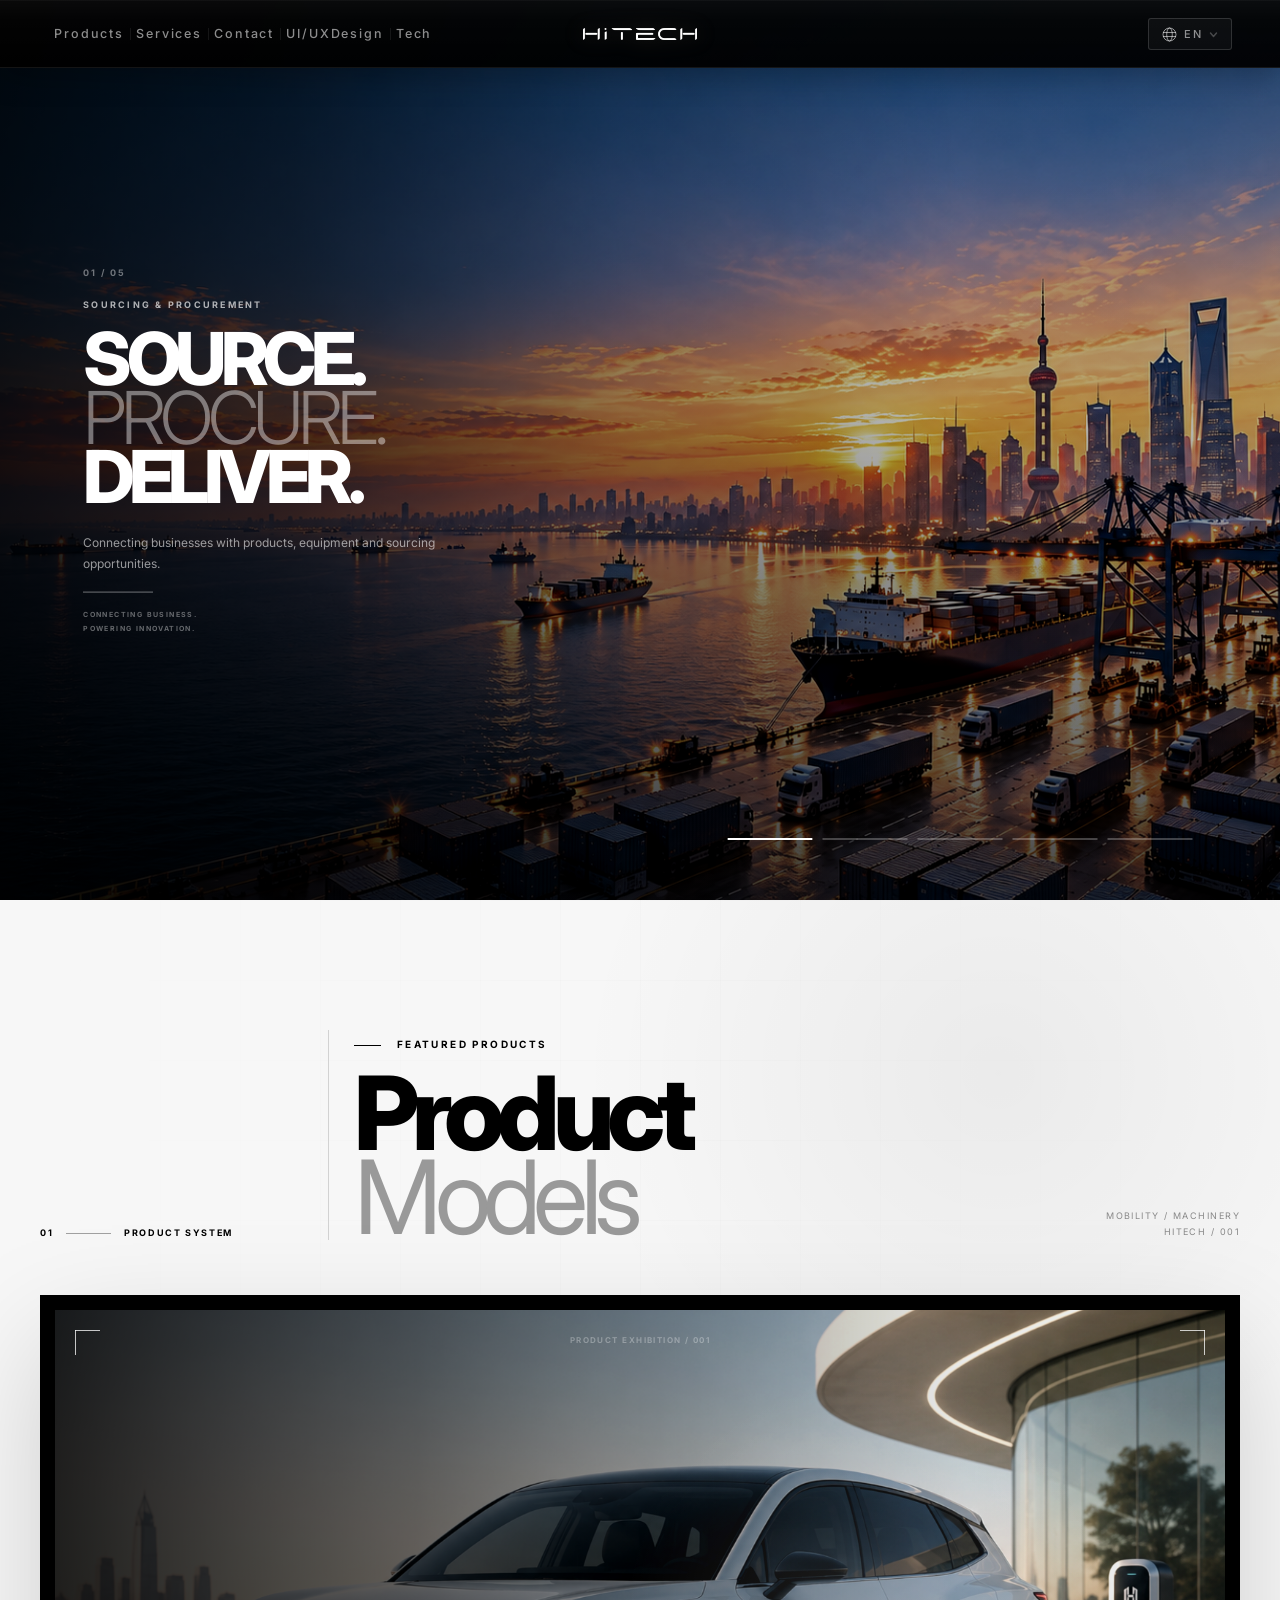
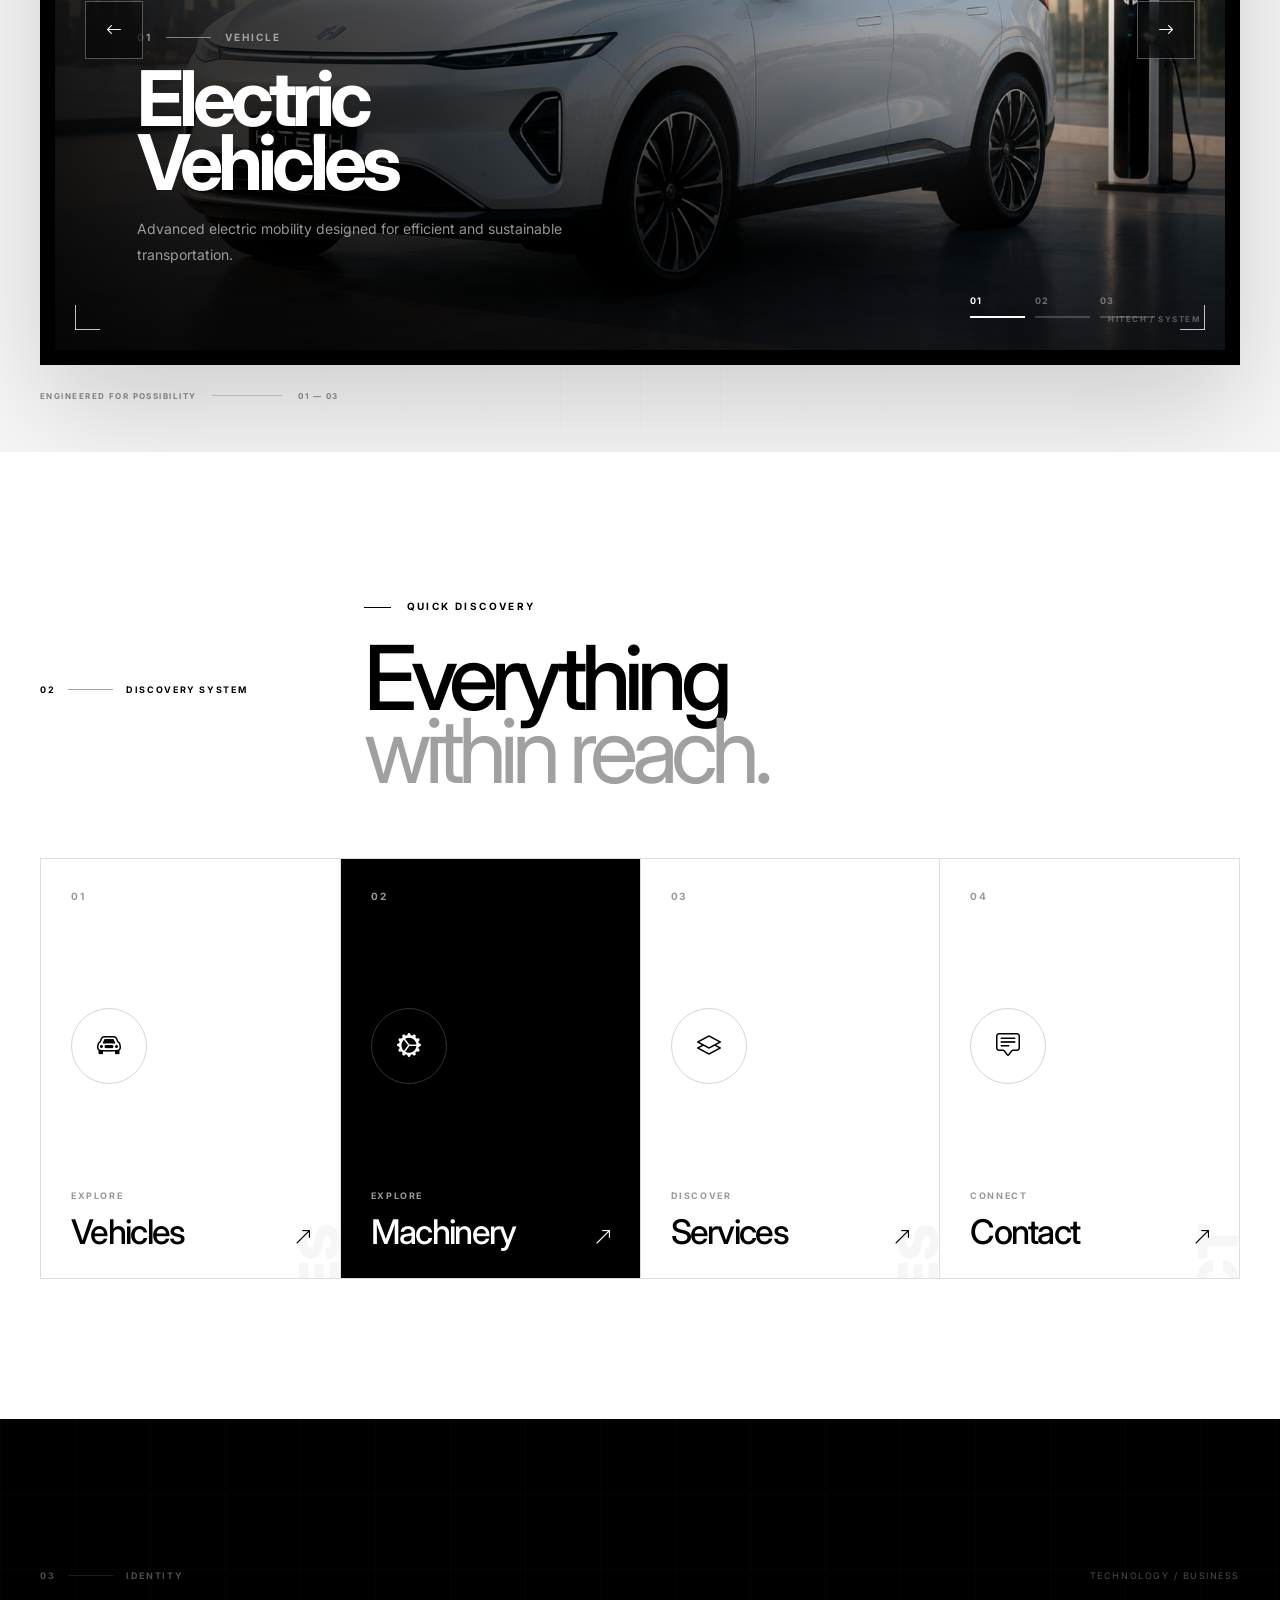
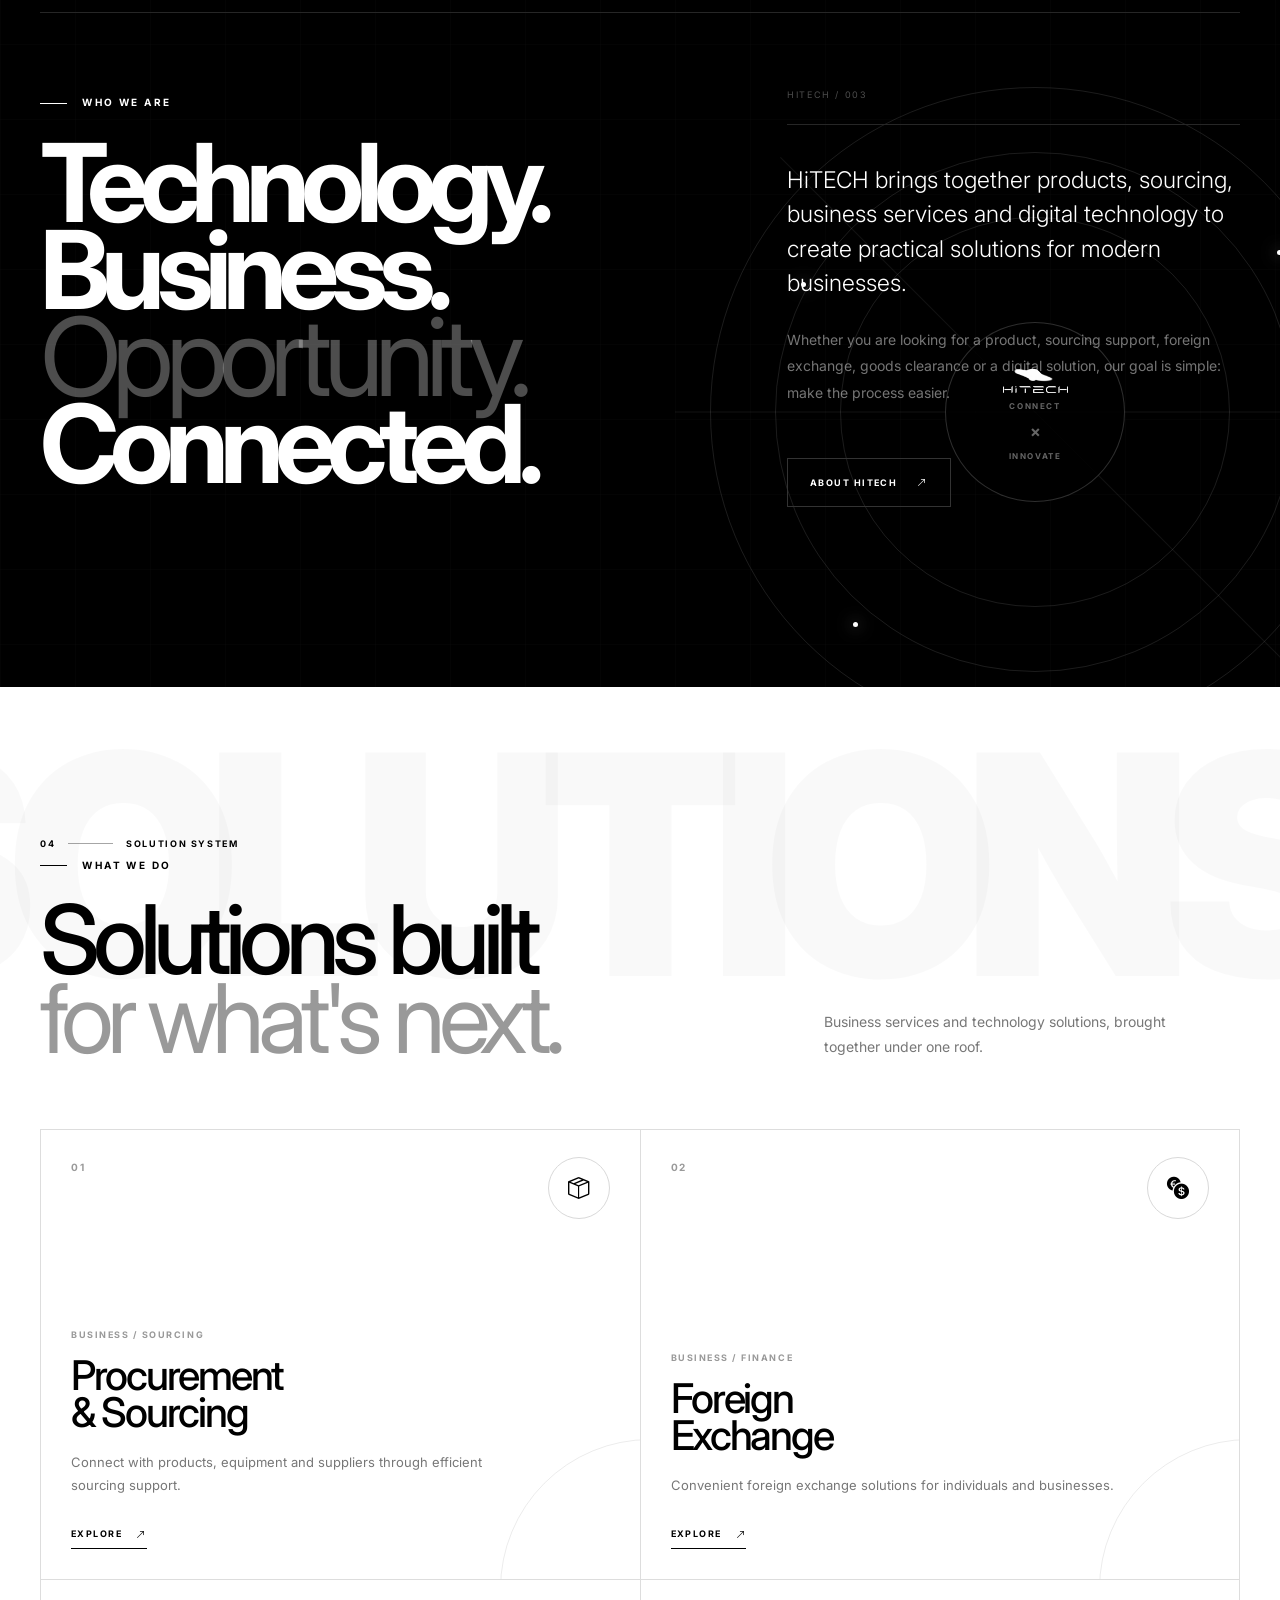
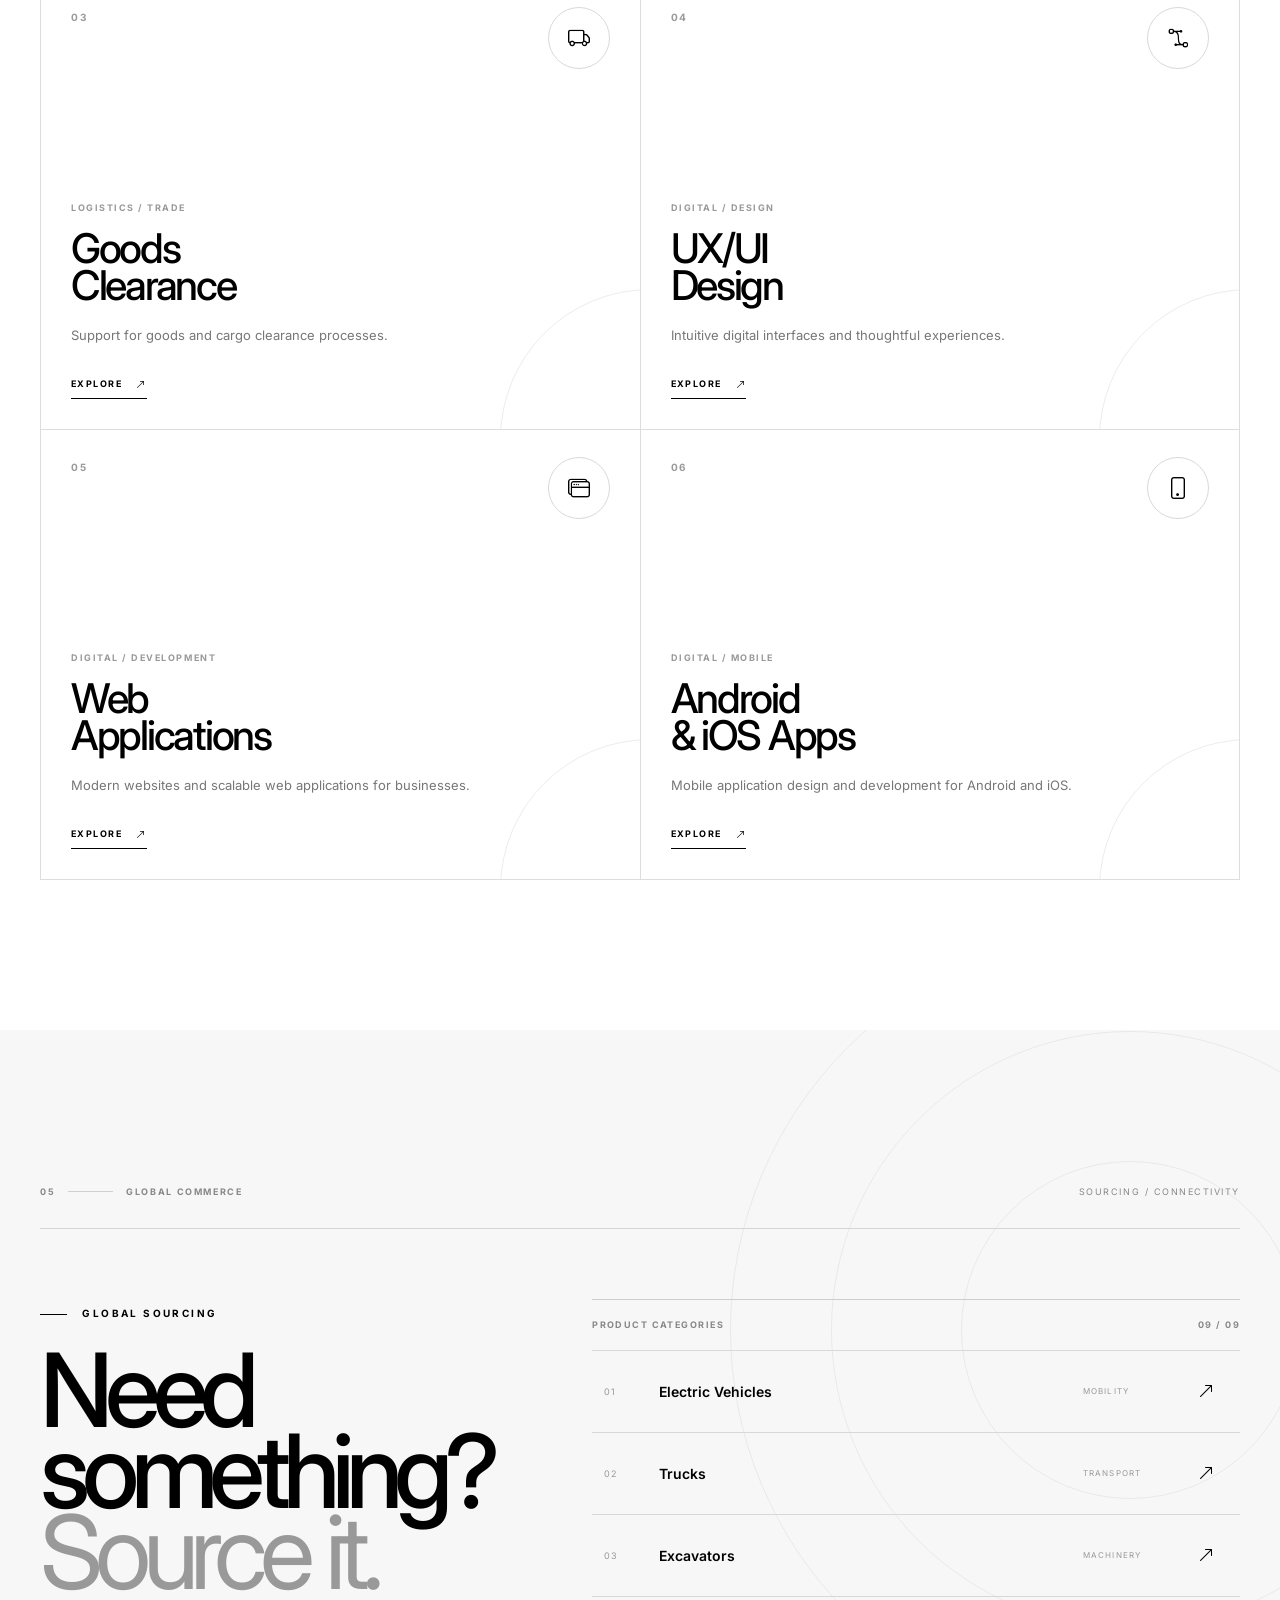
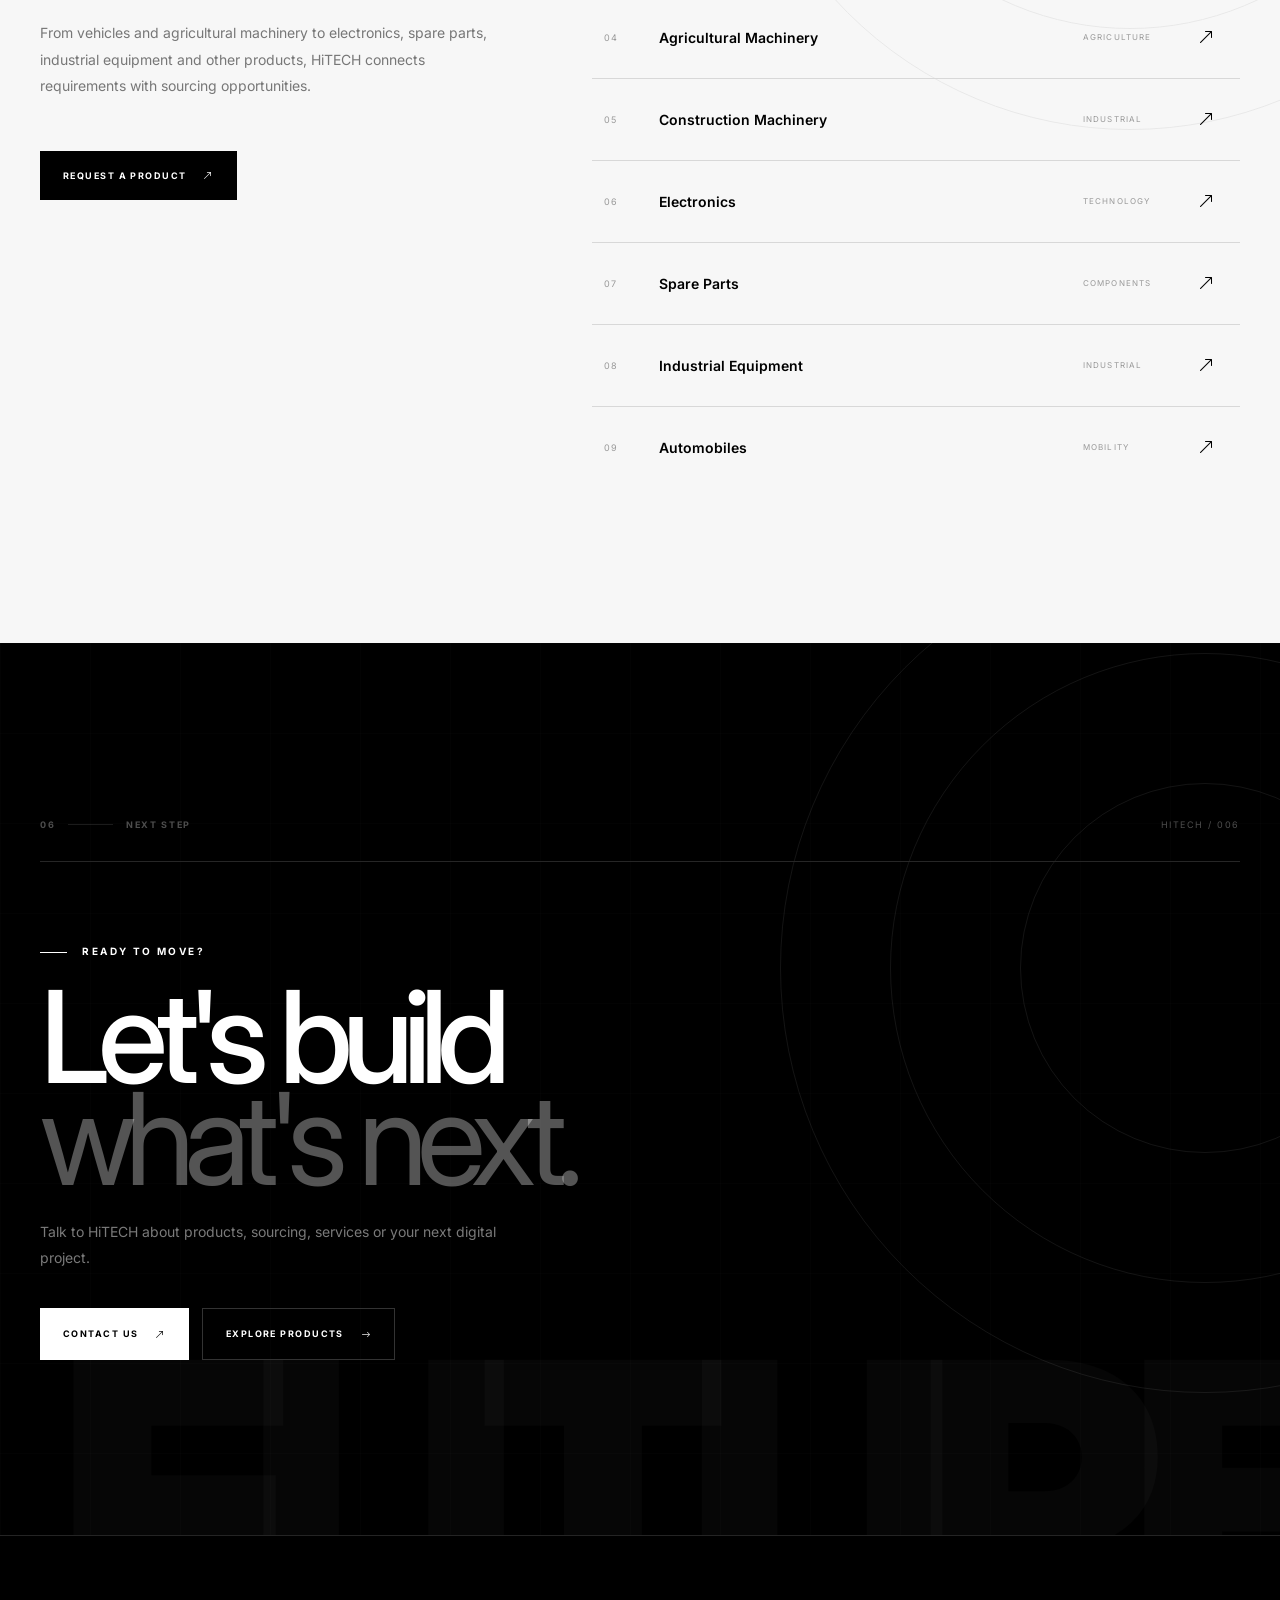
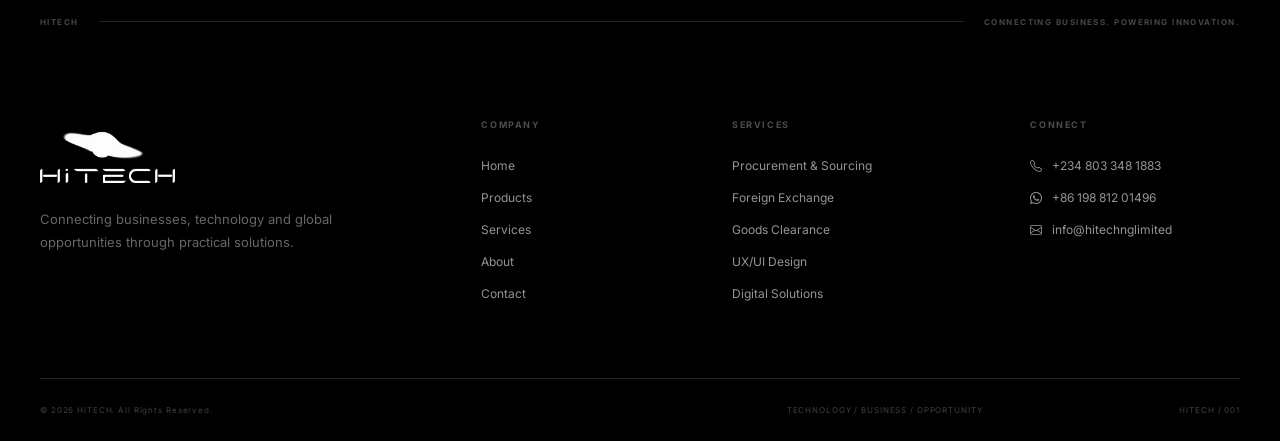
==== commit 1e39fc5f: "Initial commit" ====
--- a/index.html
+++ b/index.html
@@ -155,7 +155,7 @@
                           <br>
                           <span>Procure.</span>
                           <br>
-                          Move.
+                          Deliver.
                       </h1>
 
                       <p class="hitech-hero-text">
@@ -210,11 +210,11 @@
                       </span>
 
                       <h1 class="hitech-hero-title">
-                          Business.
+                          Trade.
                           <br>
-                          <span>Without</span>
+                          <span>Secure.</span>
                           <br>
-                          Borders.
+                          Trust.
                       </h1>
 
                       <p class="hitech-hero-text">
@@ -271,7 +271,7 @@
                       <h1 class="hitech-hero-title">
                           Move.
                           <br>
-                          <span>Business</span>
+                          <span>Business.</span>
                           <br>
                           Forward.
                       </h1>
@@ -332,7 +332,7 @@
                           <br>
                           <span>Build.</span>
                           <br>
-                          Transform.
+                          Shape.
                       </h1>
 
                       <p class="hitech-hero-text">
@@ -383,20 +383,19 @@
                       </span>
 
                       <span class="hitech-hero-label">
-                          MOBILE &amp; DIGITAL TECHNOLOGY
+                          ELECTRIC MOBILITY
                       </span>
 
                       <h1 class="hitech-hero-title">
-                          Build.
+                          Smart.
                           <br>
-                          <span>The</span>
+                          <span>Drive.</span>
                           <br>
-                          Future.
+                          Go.
                       </h1>
 
                       <p class="hitech-hero-text">
-                          Android, iOS and digital technology
-                          solutions built for modern businesses.
+                          Electric vehicles and intelligent mobility solutions built for a smarter, cleaner tomorrow.
                       </p>
 
                       <div class="hitech-hero-line"></div>
--- a/css/style.css
+++ b/css/style.css
@@ -1037,7 +1037,7 @@
 
     left:-420px;
 
-    width:420px;
+    width:300px;
 
     height:calc(100vh - 52px);
 
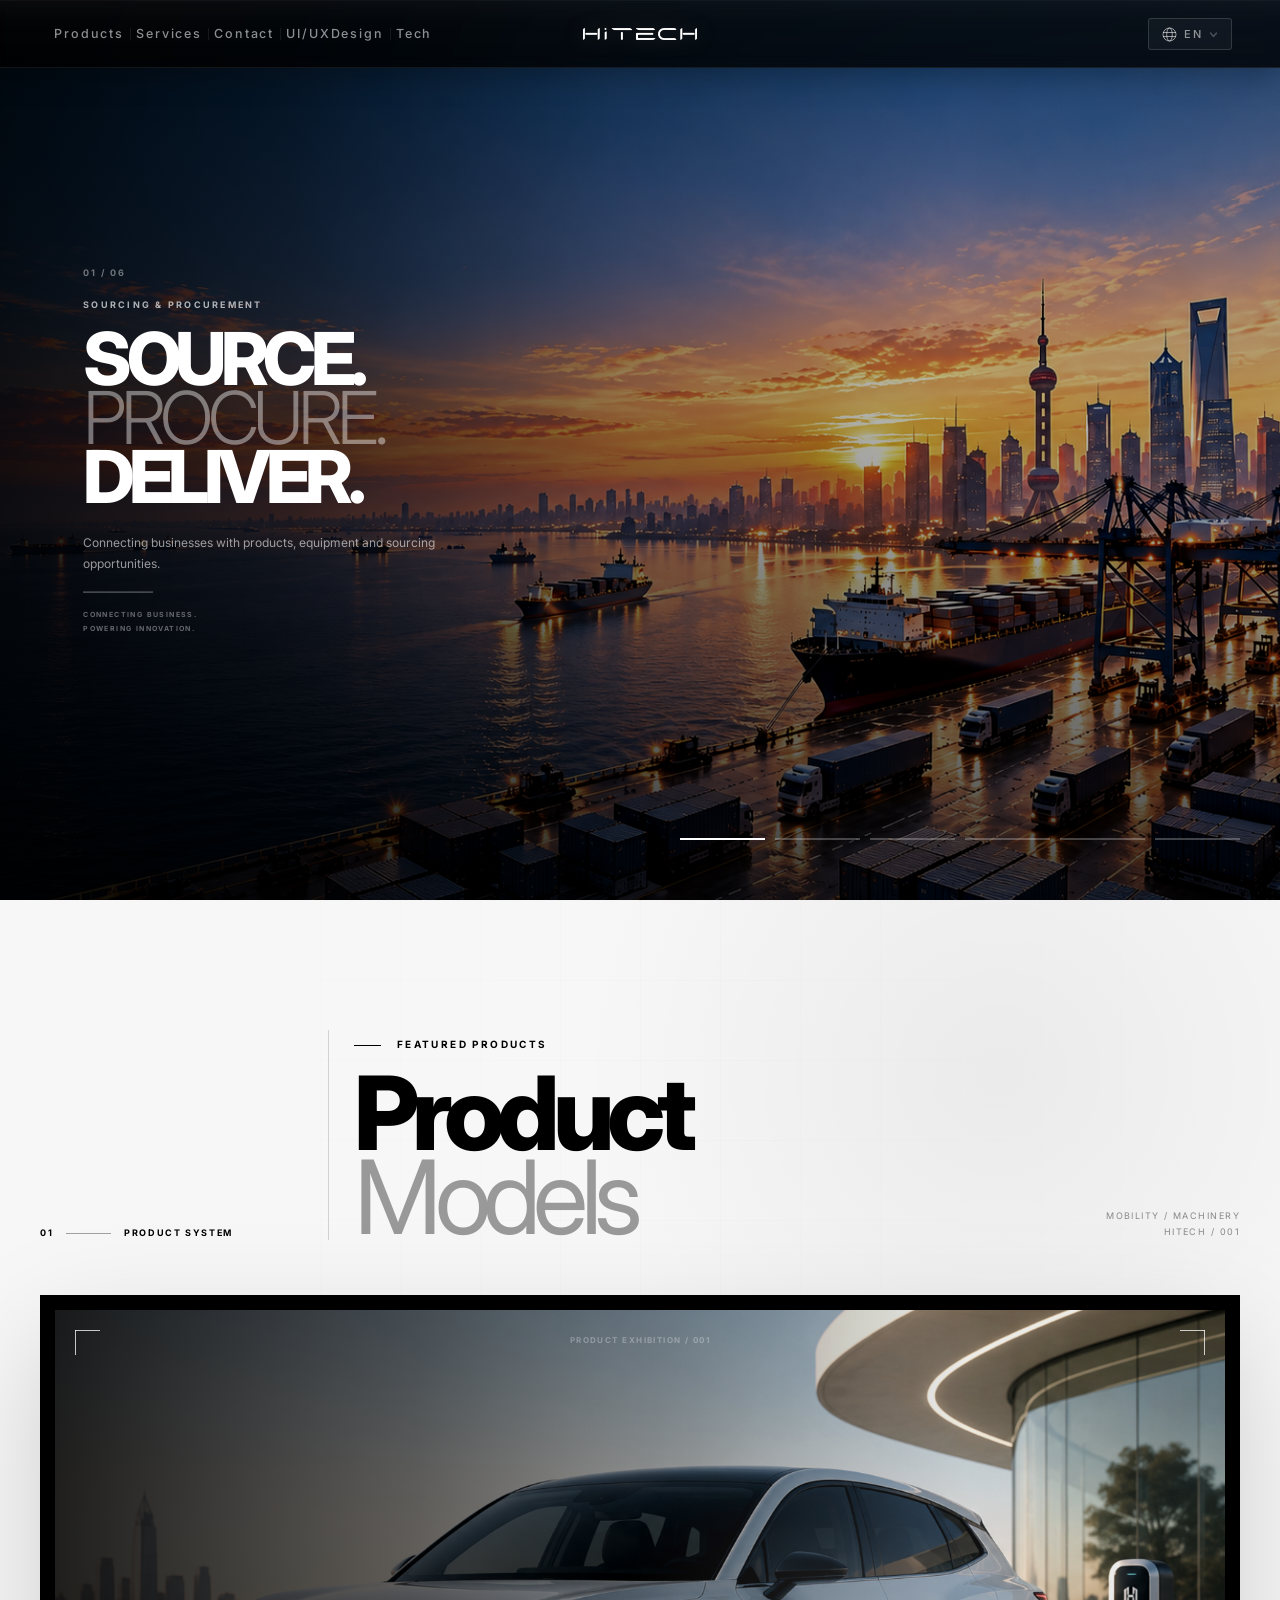
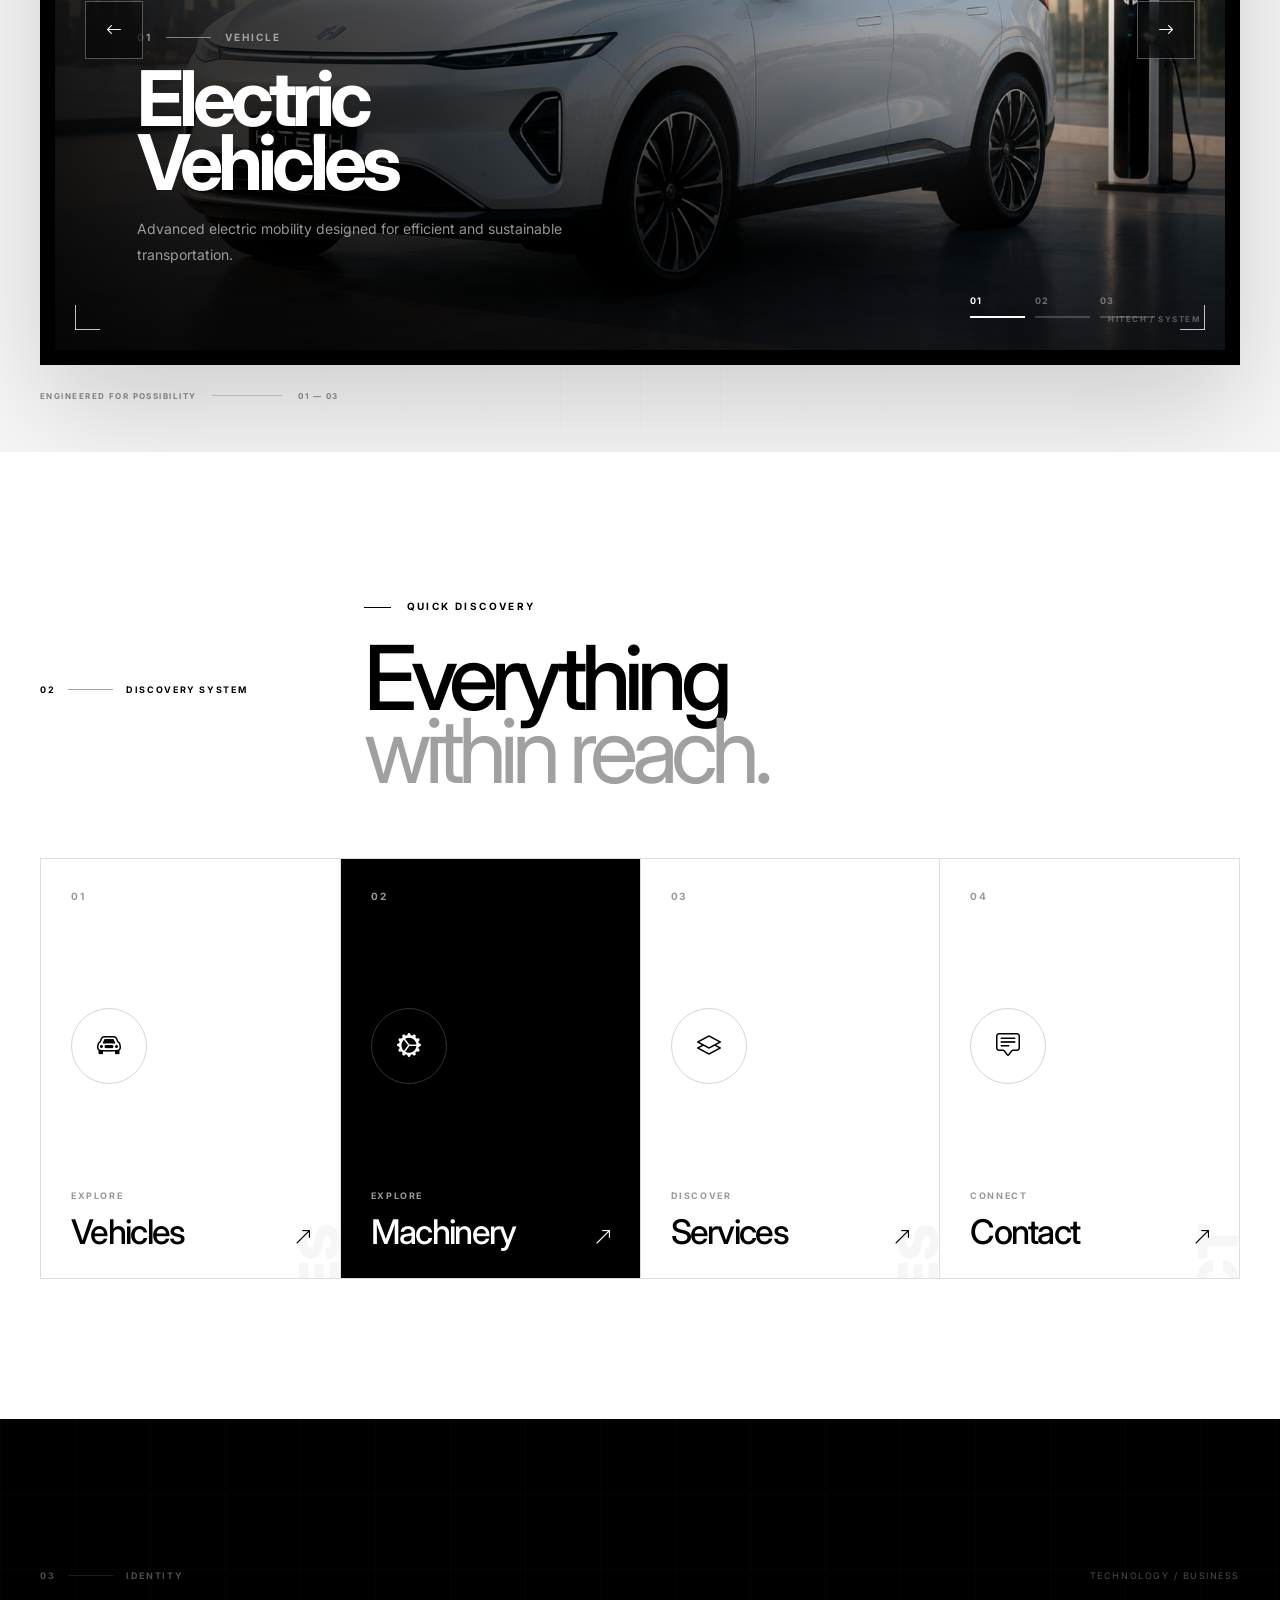
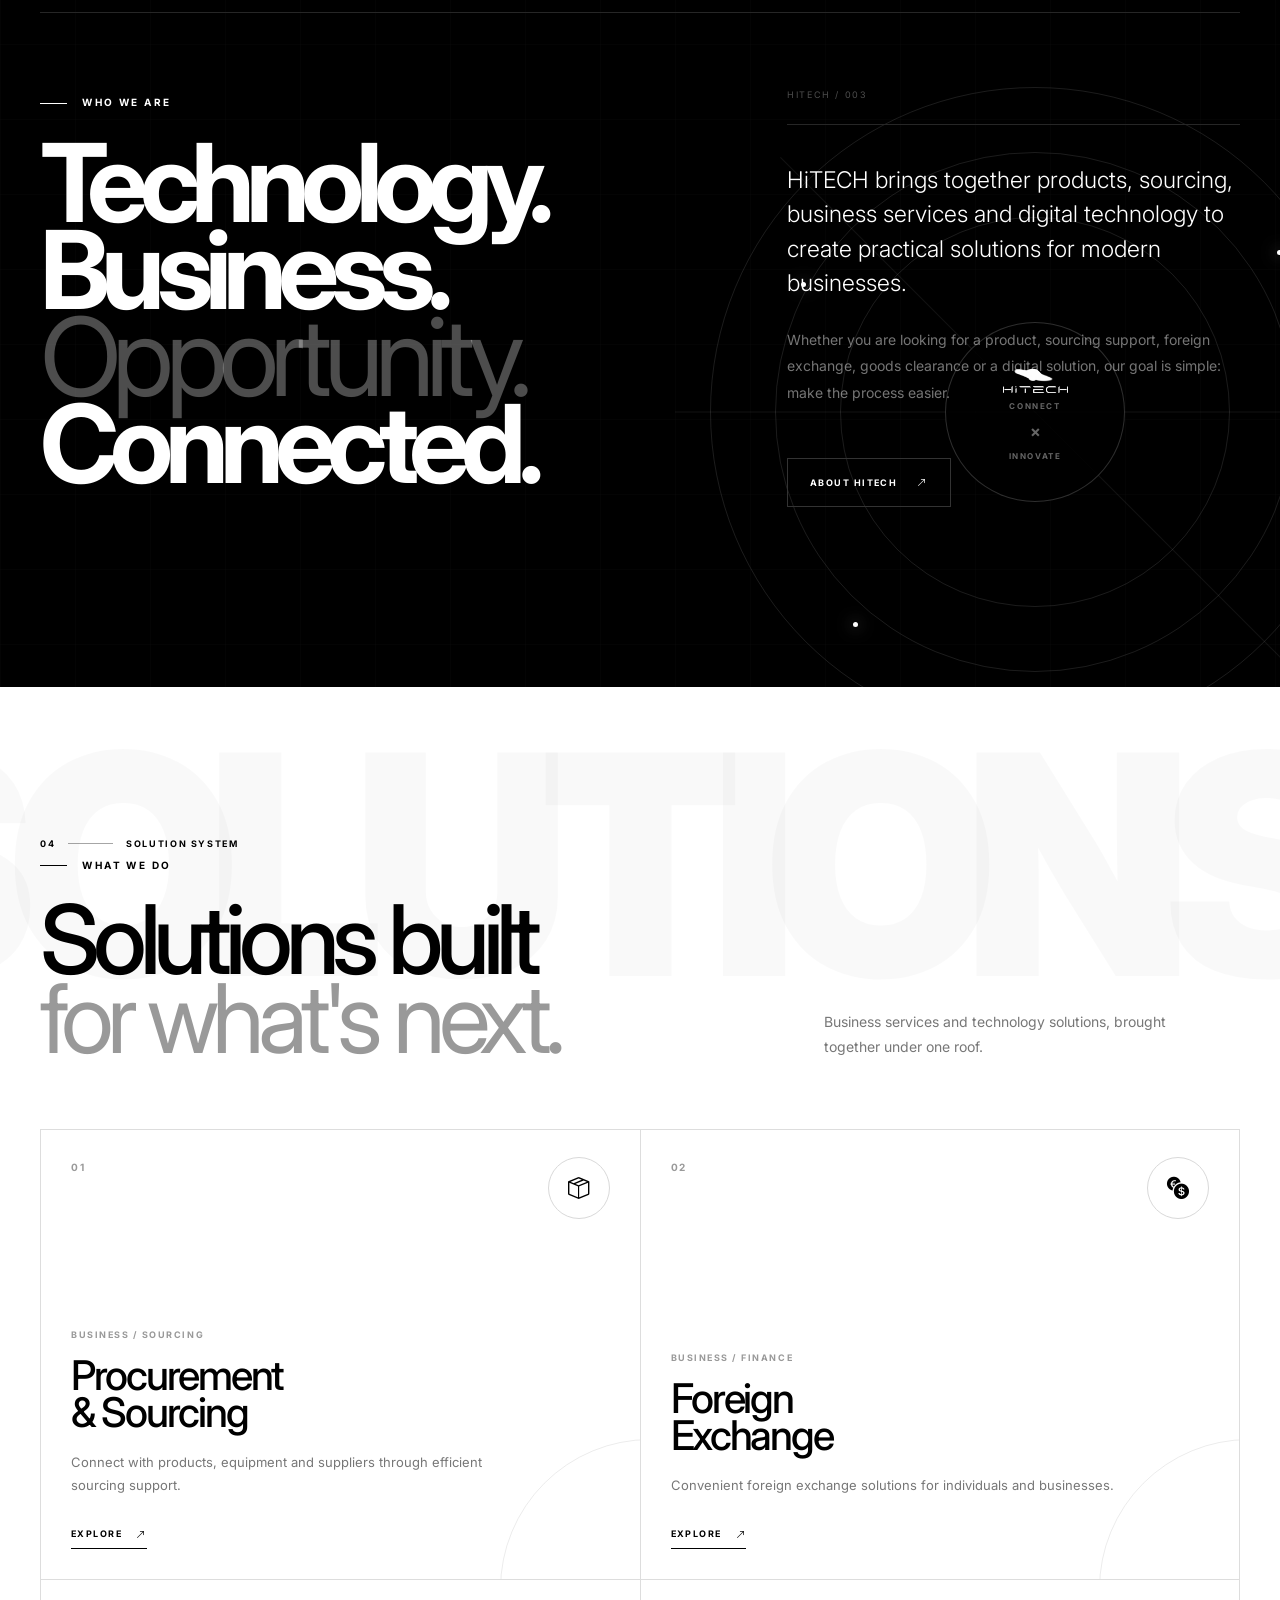
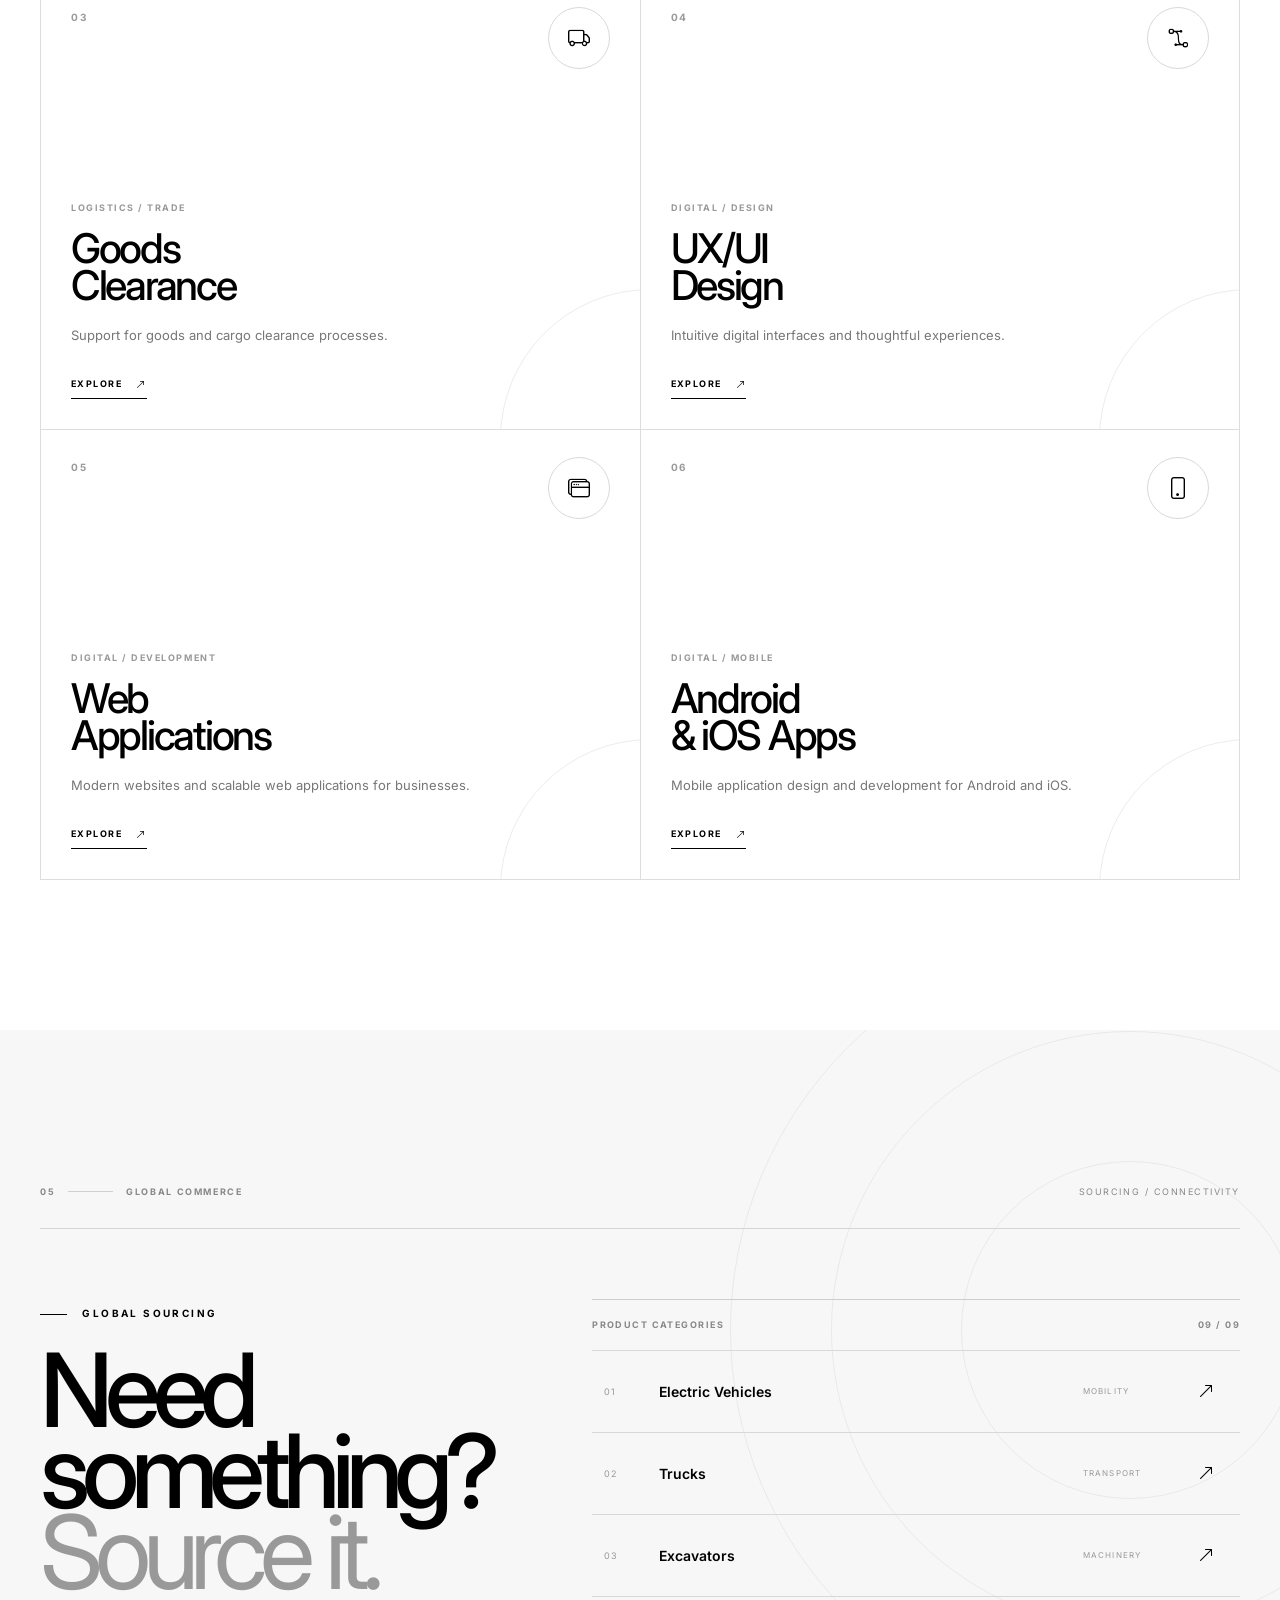
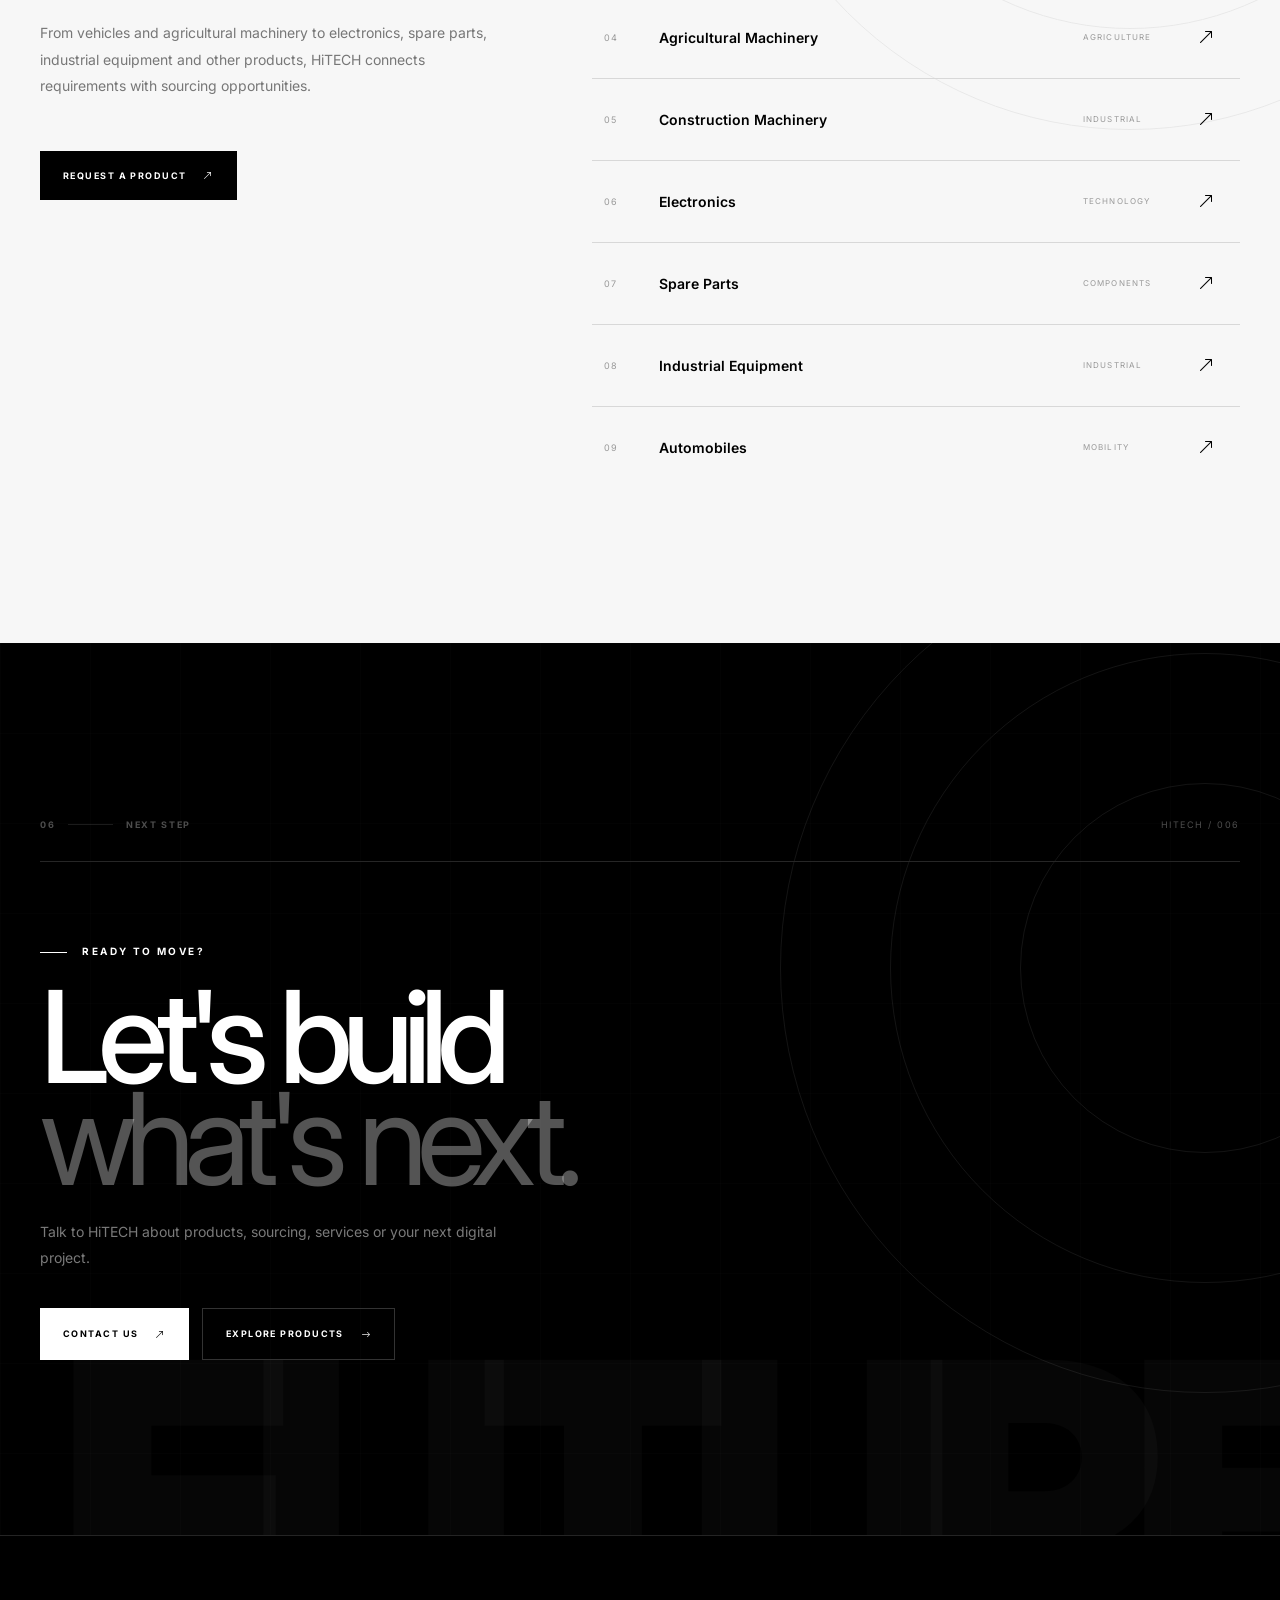
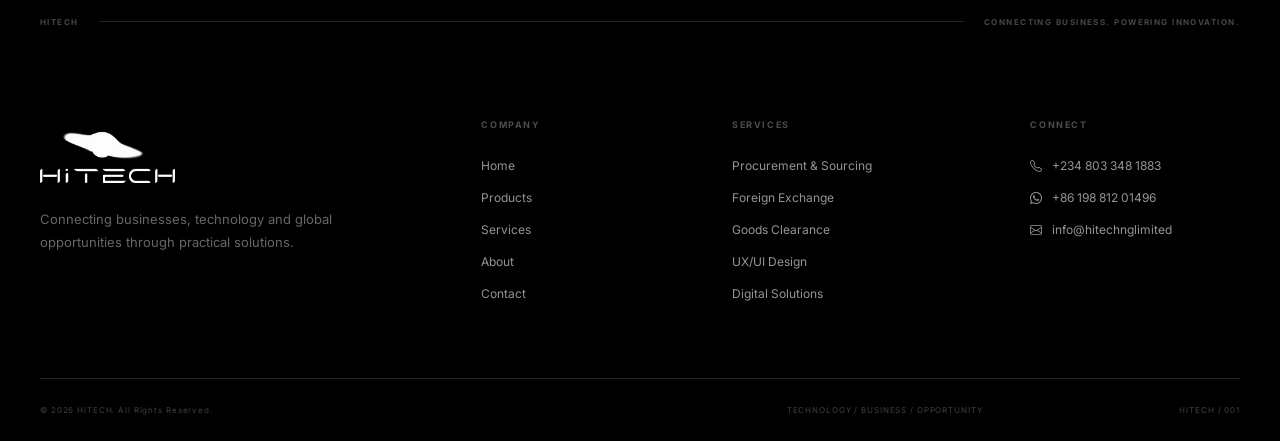
==== commit 4a30d0db: "Initial commit" ====
--- a/index.html
+++ b/index.html
@@ -73,31 +73,159 @@
     </a>
 </div>
 
-      <!-- RIGHT: Language -->
-      <div class="header-right">
-        <button class="lang-btn" id="langBtn" onclick="toggleLang()">
-          <svg width="15" height="15" viewBox="0 0 15 15" fill="none" aria-hidden="true">
-            <circle cx="7.5" cy="7.5" r="6.5" stroke="currentColor" stroke-width="1"/>
-            <ellipse cx="7.5" cy="7.5" rx="2.8" ry="6.5" stroke="currentColor" stroke-width="1"/>
-            <line x1="1" y1="5.5" x2="14" y2="5.5" stroke="currentColor" stroke-width="1"/>
-            <line x1="1" y1="9.5" x2="14" y2="9.5" stroke="currentColor" stroke-width="1"/>
-          </svg>
-          <span id="currentLang">EN</span>
-          <svg class="chev" viewBox="0 0 9 9" fill="none" width="9" height="9">
-            <polyline points="1.5,3 4.5,6.5 7.5,3" stroke="currentColor" stroke-width="1.4" stroke-linecap="round" stroke-linejoin="round"/>
-          </svg>
-        </button>
-
-        <div class="lang-menu" id="langMenu">
-          <a href="#" class="active" onclick="selectLang(event,'EN')">🌐 Global · English</a>
-          <a href="#" onclick="selectLang(event,'中文')">🇨🇳 China · 简体中文</a>
-          <a href="#" onclick="selectLang(event,'FR')">🇫🇷 France · Français</a>
-          <a href="#" onclick="selectLang(event,'DE')">🇩🇪 Germany · Deutsch</a>
-          <a href="#" onclick="selectLang(event,'AR')">🇸🇦 Arabic · العربية</a>
-        </div>
-      </div>
-
-    </div>
+<!-- =========================================================
+LANGUAGE SELECTOR
+========================================================= -->
+
+<div class="header-right">
+
+<button
+  class="lang-btn"
+  id="langBtn"
+  type="button"
+  onclick="toggleLang()"
+  aria-label="Select language"
+>
+
+  <!-- Globe Icon -->
+  <svg
+      width="15"
+      height="15"
+      viewBox="0 0 15 15"
+      fill="none"
+      aria-hidden="true"
+  >
+      <circle
+          cx="7.5"
+          cy="7.5"
+          r="6.5"
+          stroke="currentColor"
+          stroke-width="1"
+      />
+
+      <ellipse
+          cx="7.5"
+          cy="7.5"
+          rx="2.8"
+          ry="6.5"
+          stroke="currentColor"
+          stroke-width="1"
+      />
+
+      <line
+          x1="1"
+          y1="5.5"
+          x2="14"
+          y2="5.5"
+          stroke="currentColor"
+          stroke-width="1"
+      />
+
+      <line
+          x1="1"
+          y1="9.5"
+          x2="14"
+          y2="9.5"
+          stroke="currentColor"
+          stroke-width="1"
+      />
+  </svg>
+
+
+  <!-- Current Language -->
+  <span id="currentLang">EN</span>
+
+
+  <!-- Chevron -->
+  <svg
+      class="chev"
+      viewBox="0 0 9 9"
+      fill="none"
+      width="9"
+      height="9"
+      aria-hidden="true"
+  >
+      <polyline
+          points="1.5,3 4.5,6.5 7.5,3"
+          stroke="currentColor"
+          stroke-width="1.4"
+          stroke-linecap="round"
+          stroke-linejoin="round"
+      />
+  </svg>
+
+</button>
+
+
+<!-- =====================================================
+   LANGUAGE MENU
+====================================================== -->
+
+<div
+  class="lang-menu"
+  id="langMenu"
+>
+
+  <!-- 1. Arabic -->
+  <a
+      href="#"
+      onclick="selectLang(event, 'AR')"
+  >
+      🇸🇦 Arabic · العربية
+  </a>
+
+
+  <!-- 2. Chinese -->
+  <a
+      href="#"
+      onclick="selectLang(event, 'ZH')"
+  >
+      🇨🇳 China · 简体中文
+  </a>
+
+
+  <!-- 3. English -->
+  <a
+      href="#"
+      class="active"
+      onclick="selectLang(event, 'EN')"
+  >
+      🇬🇧 English · English
+  </a>
+
+
+  <!-- 4. French -->
+  <a
+      href="#"
+      onclick="selectLang(event, 'FR')"
+  >
+      🇫🇷 France · Français
+  </a>
+
+
+  <!-- 5. German -->
+  <a
+      href="#"
+      onclick="selectLang(event, 'DE')"
+  >
+      🇩🇪 Germany · Deutsch
+  </a>
+
+
+  <!-- 6. Hausa -->
+  <a
+      href="#"
+      onclick="selectLang(event, 'HA')"
+  >
+      🇳🇬 Nigeria · Hausa
+  </a>
+
+</div>
+
+</div>
+
+</div>
+
   </header>
 
   <!-- ═══════════════════════════════════════════
@@ -143,7 +271,7 @@
                   <div class="hitech-hero-content">
 
                       <span class="hitech-hero-number">
-                          01 / 05
+                          01 / 06
                       </span>
 
                       <span class="hitech-hero-label">
@@ -202,7 +330,7 @@
                   <div class="hitech-hero-content">
 
                       <span class="hitech-hero-number">
-                          02 / 05
+                          02 / 06
                       </span>
 
                       <span class="hitech-hero-label">
@@ -261,7 +389,7 @@
                   <div class="hitech-hero-content">
 
                       <span class="hitech-hero-number">
-                          03 / 05
+                          03 / 06
                       </span>
 
                       <span class="hitech-hero-label">
@@ -320,7 +448,7 @@
                   <div class="hitech-hero-content">
 
                       <span class="hitech-hero-number">
-                          04 / 05
+                          04 / 06
                       </span>
 
                       <span class="hitech-hero-label">
@@ -379,7 +507,7 @@
                   <div class="hitech-hero-content">
 
                       <span class="hitech-hero-number">
-                          05 / 05
+                          05 / 06
                       </span>
 
                       <span class="hitech-hero-label">
@@ -387,11 +515,11 @@
                       </span>
 
                       <h1 class="hitech-hero-title">
-                          Smart.
+                          Drive.
                           <br>
-                          <span>Drive.</span>
+                          <span>The</span>
                           <br>
-                          Go.
+                          Future.
                       </h1>
 
                       <p class="hitech-hero-text">
@@ -404,6 +532,66 @@
                           CONNECTING BUSINESS.
                           <br>
                           POWERING INNOVATION.
+                      </span>
+
+                  </div>
+
+              </div>
+
+
+              <!-- ═════════════════════════════════════
+                   06 — UNIVERSITY ADMISSION & SCHOLARSHIPS
+              ═════════════════════════════════════ -->
+
+              <div class="carousel-item">
+
+                  <picture>
+                      <!-- Mobile image -->
+                      <source
+                          media="(max-width: 768px)"
+                          srcset="img/bannerp6.jpg"
+                      >
+
+                      <!-- Desktop / MacBook image -->
+                      <img
+                          src="img/banner6.jpg"
+                          class="hero-image"
+                          alt="University admission, scholarships and study in China consultancy"
+                      >
+                  </picture>
+
+                  <div class="hitech-hero-overlay"></div>
+
+                  <div class="hitech-hero-content">
+
+                      <span class="hitech-hero-number">
+                          06 / 06
+                      </span>
+
+                      <span class="hitech-hero-label">
+                          ADMISSION & SCHOLARSHIPS
+                      </span>
+
+                      <h1 class="hitech-hero-title">
+                          Study.
+                          <br>
+                          <span>Grow.</span>
+                          <br>
+                          Succeed.
+                      </h1>
+
+                      <p class="hitech-hero-text">
+                          Your gateway to international education.
+                          Discover university admissions, scholarship opportunities,
+                          and expert consultancy for studying in China.
+                      </p>
+
+                      <div class="hitech-hero-line"></div>
+
+                      <span class="hitech-hero-signature">
+                          YOUR FUTURE.
+                          <br>
+                          OUR GUIDANCE.
                       </span>
 
                   </div>
@@ -423,6 +611,7 @@
       <button data-bs-target="#heroCarousel" data-bs-slide-to="2"><span></span></button>
       <button data-bs-target="#heroCarousel" data-bs-slide-to="3"><span></span></button>
       <button data-bs-target="#heroCarousel" data-bs-slide-to="4"><span></span></button>
+      <button data-bs-target="#heroCarousel" data-bs-slide-to="5"><span></span></button>
     </div>
 
     <!-- =========================================================
@@ -1677,6 +1866,8 @@
 
   <!-- Your JS -->
   <script src="js/script.js"></script>
+  <script src="js/translation.js"></script>
+<script src="js/language.js"></script>
 
 </body>
 </html>
--- a/css/style.css
+++ b/css/style.css
@@ -54,7 +54,20 @@
 
     border:none;
     box-shadow:none;
-    background:rgba(0,0,0,0.95);
+    background:rgba(0,0,0,0.80);
+}
+/* Header background + blur only */
+.header::before{
+    content:"";
+    position:absolute;
+    inset:0;
+
+    background:rgba(0,0,0,0.80);
+
+    backdrop-filter:blur(8px);
+    -webkit-backdrop-filter:blur(8px);
+
+    z-index:-1;
 }
 .header-inner{
     max-width:1440px;
@@ -13248,6 +13261,41 @@
 
     transition-delay: .52s;
 }
+```css
+/* =========================================================
+   REDUCE ONLY HERO TITLE
+========================================================= */
+
+.hitech-hero-system .hitech-hero-title {
+    font-size: clamp(50px, 5vw, 82px);
+}
+
+
+/* =========================================================
+   PHONE — SMALLER TITLE ONLY
+========================================================= */
+
+@media (max-width: 767px) {
+
+    .hitech-hero-system .hitech-hero-title {
+        font-size: clamp(34px, 8.5vw, 44px);
+    }
+
+}
+
+
+/* =========================================================
+   VERY SMALL PHONES
+========================================================= */
+
+@media (max-width: 390px) {
+
+    .hitech-hero-system .hitech-hero-title {
+        font-size: 32px;
+    }
+
+}
+```
 
 
 
